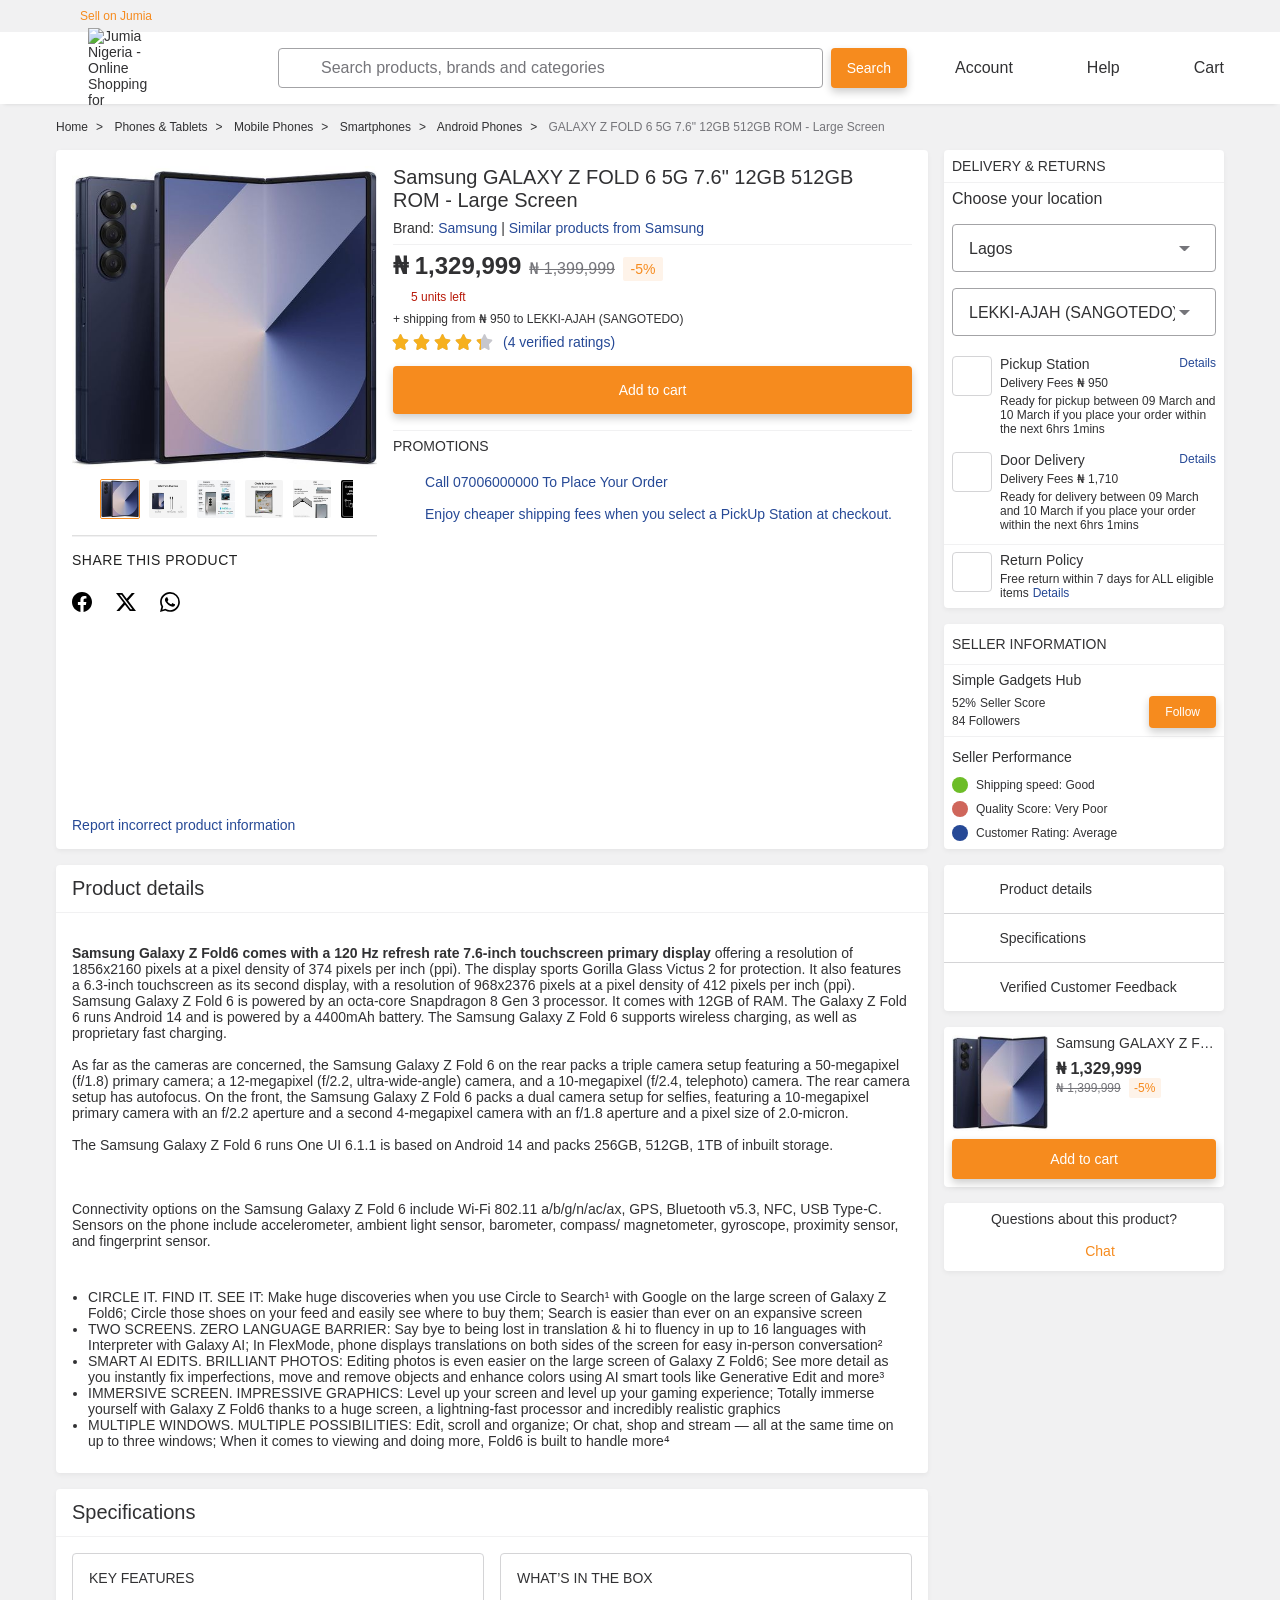
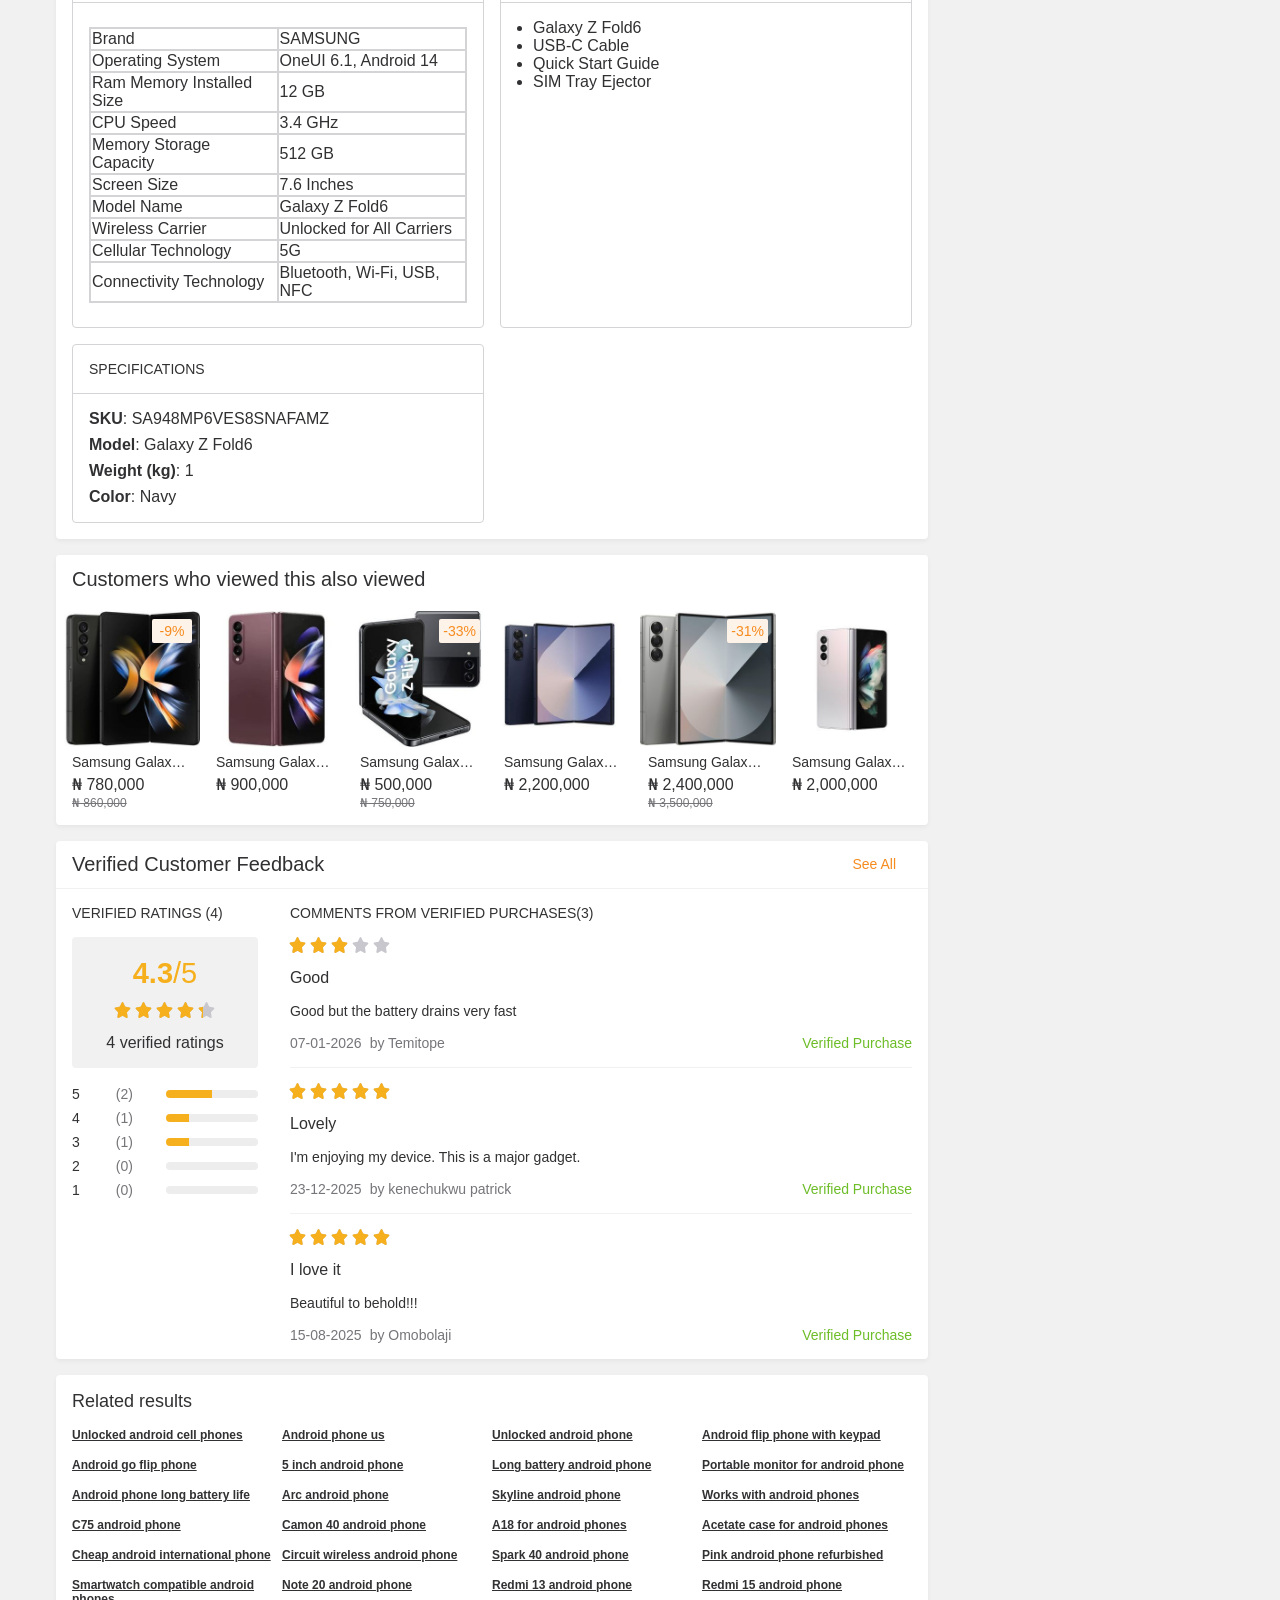
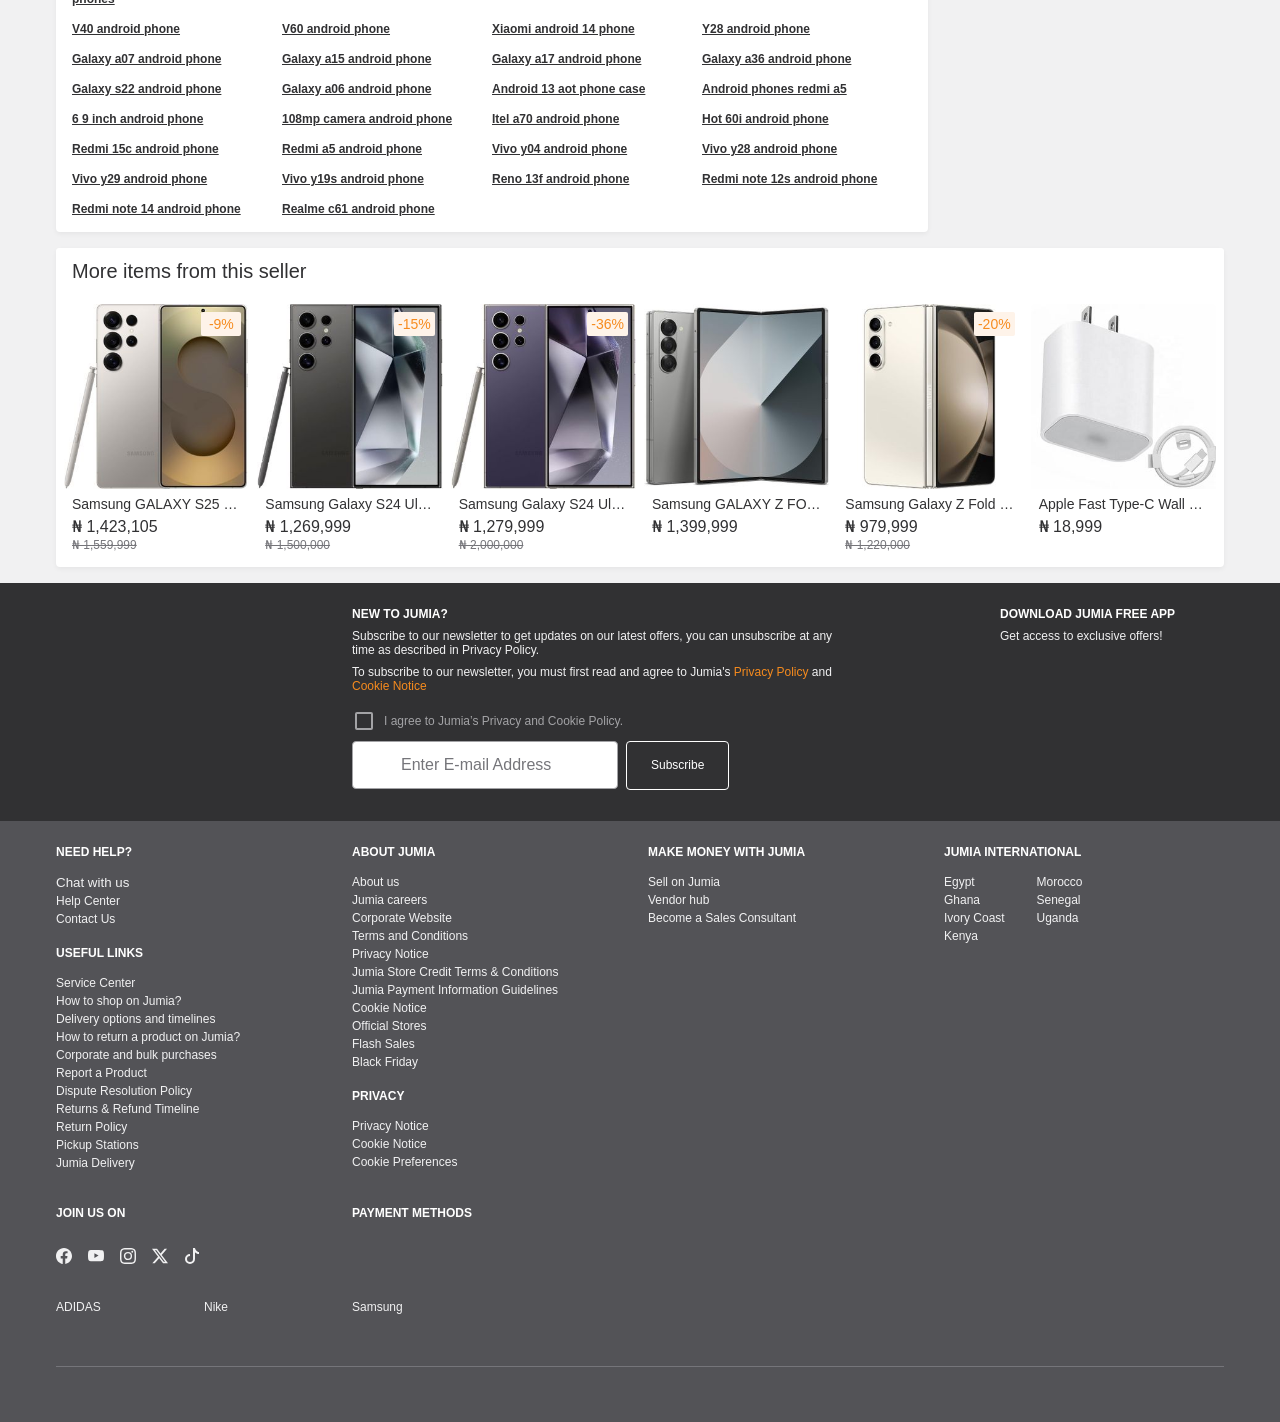
==== index.html @ de93558b "Complete accessibility overhaul: Fix issues #2, #3, #4 ## Heading Structure (fix #2) - Change produc" ====
<!DOCTYPE html>
<html lang="en" dir="ltr">
<head>
    <meta http-equiv="Content-Type" content="text/html; charset=UTF-8">
    <title>Samsung GALAXY Z FOLD 6 5G 7.6" 12GB 512GB ROM - Large Screen | Jumia Nigeria</title>
    <meta property="og:type" content="product">
    <meta property="og:site_name" content="Jumia Nigeria">
    <meta property="og:title" content="GALAXY Z FOLD 6 5G 7.6&quot; 12GB 512GB ROM - Large Screen">
    
    <meta property="og:description" content="Samsung Galaxy Z Fold6 comes with a 120 Hz refresh rate 7.6-inch touchscreen primary display offering a resolution of 1856x2160 pixels at a pixel density of 374 pixels per inch (ppi). The display sports Gorilla Glass Victus 2 for protection. It also features a 6.3-inch touchscreen as its second display, with a resolution of 968x2376 pixels at a pixel density of 412 pixels per inch (ppi). Samsung Galaxy Z Fold 6 is powered by an octa-core Snapdragon 8 Gen 3 processor. It comes with 12GB of RAM. The Galaxy Z Fold 6 runs Android 14 and is powered by a 4400mAh battery. The Samsung Galaxy Z Fold 6 supports wireless charging, as well as proprietary fast charging.As far as the cameras are concerned, the Samsung Galaxy Z Fold 6 on the rear packs a triple camera setup featuring a 50-megapixel (f/1.8) primary camera; a 12-megapixel (f/2.2, ultra-wide-angle) camera, and a 10-megapixel (f/2.4, telephoto) camera. The rear camera setup has autofocus. On the front, the Samsung Galaxy Z Fold 6 packs a dual camera setup for selfies, featuring a 10-megapixel primary camera with an f/2.2 aperture and a second 4-megapixel camera with an f/1.8 aperture and a pixel size of 2.0-micron.The Samsung Galaxy Z Fold 6 runs One UI 6.1.1 is based on Android 14 and packs 256GB, 512GB, 1TB of inbuilt storage.  Connectivity options on the Samsung Galaxy Z Fold 6 include Wi-Fi 802.11 a/b/g/n/ac/ax, GPS, Bluetooth v5.3, NFC, USB Type-C. Sensors on the phone include accelerometer, ambient light sensor, barometer, compass/ magnetometer, gyroscope, proximity sensor, and fingerprint sensor. CIRCLE IT. FIND IT. SEE IT: Make huge discoveries when you use Circle to Search¹ with Google on the large screen of Galaxy Z Fold6; Circle those shoes on your feed and easily see where to buy them; Search is easier than ever on an expansive screenTWO SCREENS. ZERO LANGUAGE BARRIER: Say bye to being lost in translation &amp; hi to fluency in up to 16 languages with Interpreter with Galaxy AI; In FlexMode, phone displays translations on both sides of the screen for easy in-person conversation²SMART AI EDITS. BRILLIANT PHOTOS: Editing photos is even easier on the large screen of Galaxy Z Fold6; See more detail as you instantly fix imperfections, move and remove objects and enhance colors using AI smart tools like Generative Edit and more³IMMERSIVE SCREEN. IMPRESSIVE GRAPHICS: Level up your screen and level up your gaming experience; Totally immerse yourself with Galaxy Z Fold6 thanks to a huge screen, a lightning-fast processor and incredibly realistic graphicsMULTIPLE WINDOWS. MULTIPLE POSSIBILITIES: Edit, scroll and organize; Or chat, shop and stream — all at the same time on up to three windows; When it comes to viewing and doing more, Fold6 is built to handle more⁴">
    <meta property="og:url" content="https://www.jumia.com.ng/samsung-galaxy-z-fold-6-5g-7.6-12gb-512gb-rom-large-screen-404945551.html">
    <meta property="og:image" content="https://ng.jumia.is/unsafe/fit-in/500x500/filters:fill(white)/product/15/5549404/1.jpg?0912">
    <meta property="og:locale" content="en_NG">
    <meta name="title" content="Samsung GALAXY Z FOLD 6 5G 7.6&quot; 12GB 512GB ROM - Large Screen | Jumia Nigeria">
    <meta name="robots" content="index,follow">
    <meta name="description" content="Get the GALAXY Z FOLD 6 5G 7.6&quot; 12GB 512GB ROM - Large Screen online at Jumia Nigeria and other Samsung Android Phones on Jumia Nigeria ✓ Price in Naira ✓ Enjoy cash on delivery - Shop Now!">
    <link rel="alternate" href="android-app://com.jumia.android/JUMIA/NG/d/SA948MP6VES8SNAFAMZ?utm_source=google&amp;utm_medium=organic&amp;adjust_tracker=j1hd8h&amp;adjust_campaign=GOOGLE_SEARCH&amp;adjust_adgroup=https%3A%2F%2Fwww.jumia.com.ng%2Fsamsung-galaxy-z-fold-6-5g-7.6-12gb-512gb-rom-large-screen-404945551.html">
    <link rel="canonical" href="https://www.jumia.com.ng/samsung-galaxy-z-fold-6-5g-7.6-12gb-512gb-rom-large-screen-404945551.html">
    <meta property="fb:app_id" content="728795990650684">
    <meta property="fb:pages" content="291297097615087">
    <meta name="google-site-verification" content="4vr0StQ8YkyEzgDxkC_mgx0UMSH2xM3vkOaRpaMEjWM">
    <meta name="google-site-verification" content="VeavdmtsHUH8fIEGpu4eeF-ryLp5ZXVUOmWmXWzV11I">
    <meta name="msvalidate.01" content="66DCE7076C4C56245BAB83C687510491">
    <meta name="viewport" content="width=device-width, initial-scale=1.0">
    <meta name="application-name" content="Jumia">
    <meta name="theme-color" content="#ffffff">
    <link rel="manifest" crossorigin="use-credentials" href="https://www.jumia.com.ng/assets_he/manifest/jumia/ng.2bc74913.json">
    <link rel="stylesheet" href="./jumia_files/main.d6013604.css">

    <style>
        /* This ensures the skip link is functional and looks good */
        .skip-link {
            position: absolute;
            top: -100%; /* Hidden by default */
            left: 0;
            background: #f68b1e; /* Jumia Orange */
            color: #fff;
            padding: 10px 20px;
            z-index: 1000;
            text-decoration: none;
            font-weight: bold;
            transition: top 0.3s;
        }
        .skip-link:focus {
            top: 0; /* Shows up when user presses Tab */
        }
        *:focus-visible {
    outline: 3px solid #f68b1e !important;
    outline-offset: 2px !important;
    border-radius: 2px;
}

/* For elements that might have outline: none */
a:focus, button:focus, input:focus, select:focus, [tabindex]:focus {
    outline: 3px solid #f68b1e !important;
    outline-offset: 2px;
}

.btn:focus, ._link:focus {
    outline: 3px solid #f68b1e !important;
}

.visually-hidden {
    position: absolute;
    width: 1px;
    height: 1px;
    padding: 0;
    margin: -1px;
    overflow: hidden;
    clip: rect(0, 0, 0, 0);
    border: 0;
}
    </style>

    <link rel="icon" type="image/ico" sizes="any" href="https://www.jumia.com.ng/assets_he/favicon.87f00114.ico">
    <link rel="icon" type="image/svg+xml" href="https://www.jumia.com.ng/assets_he/favicon.adbd556a.svg">
    <link rel="preconnect dns-prefetch" href="https://bam.nr-data.net/">
    <link rel="preconnect dns-prefetch" href="https://js-agent.newrelic.com/">
    <link rel="dns-prefetch" href="https://ng.jumia.is/">
</head>
<body>
 

<!-- Skip to main content link - Phase 2, Step 3 -->
<a href="#main-content" class="skip-link" style="position: absolute; top: -40px; left: 0; background: #000; color: white; padding: 8px; z-index: 100; text-decoration: none;">Skip to main content</a>

<script type="text/javascript">window.NREUM||(NREUM={});NREUM.info = {"agent":"","beacon":"bam.nr-data.net","errorBeacon":"bam.nr-data.net","licenseKey":"b76de0635f","applicationID":"202020352","agentToken":null,"applicationTime":10.007334,"transactionName":"NVxXYhMHChFYVUELDQwWdkMSEgsPFmZHDQYXWkEWHUY0LWpi","queueTime":0,"ttGuid":"59ac37f880c2dab4"}; (window.NREUM||(NREUM={})).init={ajax:{deny_list:["bam.nr-data.net"]},feature_flags:["soft_nav"]};(window.NREUM||(NREUM={})).loader_config={licenseKey:"b76de0635f",applicationID:"202020352",browserID:"202419574"};;
/*! For license information please see nr-loader-rum-1.310.1.min.js.LICENSE.txt */
(()=>{var e,t,r={163:(e,t,r)=>{"use strict";r.d(t,{j:()=>E});var n=r(384),i=r(1741);var s=r(2555);r(860).K7.genericEvents;const a="experimental.resources",o="register",c=e=>{if(!e||"string"!=typeof e)return!1;try{document.createDocumentFragment().querySelector(e)}catch{return!1}return!0};var d=r(2614),u=r(944),l=r(8122);const f="[data-nr-mask]",g=e=>(0,l.a)(e,(()=>{const e={feature_flags:[],experimental:{allow_registered_children:!1,resources:!1},mask_selector:"*",block_selector:"[data-nr-block]",mask_input_options:{color:!1,date:!1,"datetime-local":!1,email:!1,month:!1,number:!1,range:!1,search:!1,tel:!1,text:!1,time:!1,url:!1,week:!1,textarea:!1,select:!1,password:!0}};return{ajax:{deny_list:void 0,block_internal:!0,enabled:!0,autoStart:!0},api:{get allow_registered_children(){return e.feature_flags.includes(o)||e.experimental.allow_registered_children},set allow_registered_children(t){e.experimental.allow_registered_children=t},duplicate_registered_data:!1},browser_consent_mode:{enabled:!1},distributed_tracing:{enabled:void 0,exclude_newrelic_header:void 0,cors_use_newrelic_header:void 0,cors_use_tracecontext_headers:void 0,allowed_origins:void 0},get feature_flags(){return e.feature_flags},set feature_flags(t){e.feature_flags=t},generic_events:{enabled:!0,autoStart:!0},harvest:{interval:30},jserrors:{enabled:!0,autoStart:!0},logging:{enabled:!0,autoStart:!0},metrics:{enabled:!0,autoStart:!0},obfuscate:void 0,page_action:{enabled:!0},page_view_event:{enabled:!0,autoStart:!0},page_view_timing:{enabled:!0,autoStart:!0},performance:{capture_marks:!1,capture_measures:!1,capture_detail:!0,resources:{get enabled(){return e.feature_flags.includes(a)||e.experimental.resources},set enabled(t){e.experimental.resources=t},asset_types:[],first_party_domains:[],ignore_newrelic:!0}},privacy:{cookies_enabled:!0},proxy:{assets:void 0,beacon:void 0},session:{expiresMs:d.wk,inactiveMs:d.BB},session_replay:{autoStart:!0,enabled:!1,preload:!1,sampling_rate:10,error_sampling_rate:100,collect_fonts:!1,inline_images:!1,fix_stylesheets:!0,mask_all_inputs:!0,get mask_text_selector(){return e.mask_selector},set mask_text_selector(t){c(t)?e.mask_selector="".concat(t,",").concat(f):""===t||null===t?e.mask_selector=f:(0,u.R)(5,t)},get block_class(){return"nr-block"},get ignore_class(){return"nr-ignore"},get mask_text_class(){return"nr-mask"},get block_selector(){return e.block_selector},set block_selector(t){c(t)?e.block_selector+=",".concat(t):""!==t&&(0,u.R)(6,t)},get mask_input_options(){return e.mask_input_options},set mask_input_options(t){t&&"object"==typeof t?e.mask_input_options={...t,password:!0}:(0,u.R)(7,t)}},session_trace:{enabled:!0,autoStart:!0},soft_navigations:{enabled:!0,autoStart:!0},ssl:void 0,user_actions:{enabled:!0,elementAttributes:["id","className","tagName","type"]}}})());var p=r(6154),h=r(9324);let m=0;const v={buildEnv:h.F3,distMethod:h.Xs,version:h.xv,originTime:p.WN},b={consented:!1},y={appMetadata:{},get consented(){return this.session?.state?.consent||b.consented},set consented(e){b.consented=e},customTransaction:void 0,denyList:void 0,disabled:!1,harvester:void 0,isolatedBacklog:!1,isRecording:!1,loaderType:void 0,maxBytes:3e4,obfuscator:void 0,onerror:void 0,ptid:void 0,releaseIds:{},session:void 0,timeKeeper:void 0,registeredEntities:[],jsAttributesMetadata:{bytes:0},get harvestCount(){return++m}},_=e=>{const t=(0,l.a)(e,y),r=Object.keys(v).reduce((e,t)=>(e[t]={value:v[t],writable:!1,configurable:!0,enumerable:!0},e),{});return Object.defineProperties(t,r)};var w=r(5701);const x=e=>{const t=e.startsWith("http");e+="/",r.p=t?e:"https://"+e};var k=r(7836),R=r(3241);const A={accountID:void 0,trustKey:void 0,agentID:void 0,licenseKey:void 0,applicationID:void 0,xpid:void 0},S=e=>(0,l.a)(e,A),T=new Set;function E(e,t={},r,a){let{init:o,info:c,loader_config:d,runtime:u={},exposed:l=!0}=t;if(!c){const e=(0,n.pV)();o=e.init,c=e.info,d=e.loader_config}e.init=g(o||{}),e.loader_config=S(d||{}),c.jsAttributes??={},p.bv&&(c.jsAttributes.isWorker=!0),e.info=(0,s.D)(c);const f=e.init,h=[c.beacon,c.errorBeacon];T.has(e.agentIdentifier)||(f.proxy.assets&&(x(f.proxy.assets),h.push(f.proxy.assets)),f.proxy.beacon&&h.push(f.proxy.beacon),e.beacons=[...h],function(e){const t=(0,n.pV)();Object.getOwnPropertyNames(i.W.prototype).forEach(r=>{const n=i.W.prototype[r];if("function"!=typeof n||"constructor"===n)return;let s=t[r];e[r]&&!1!==e.exposed&&"micro-agent"!==e.runtime?.loaderType&&(t[r]=(...t)=>{const n=e[r](...t);return s?s(...t):n})})}(e),(0,n.US)("activatedFeatures",w.B)),u.denyList=[...f.ajax.deny_list||[],...f.ajax.block_internal?h:[]],u.ptid=e.agentIdentifier,u.loaderType=r,e.runtime=_(u),T.has(e.agentIdentifier)||(e.ee=k.ee.get(e.agentIdentifier),e.exposed=l,(0,R.W)({agentIdentifier:e.agentIdentifier,drained:!!w.B?.[e.agentIdentifier],type:"lifecycle",name:"initialize",feature:void 0,data:e.config})),T.add(e.agentIdentifier)}},384:(e,t,r)=>{"use strict";r.d(t,{NT:()=>o,US:()=>l,Zm:()=>c,bQ:()=>u,dV:()=>d,pV:()=>f});var n=r(6154),i=r(1863),s=r(944),a=r(1910);const o={beacon:"bam.nr-data.net",errorBeacon:"bam.nr-data.net"};function c(){return n.gm.NREUM||(n.gm.NREUM={}),void 0===n.gm.newrelic&&(n.gm.newrelic=n.gm.NREUM),n.gm.NREUM}function d(){let e=c();return e.o||(e.o={ST:n.gm.setTimeout,SI:n.gm.setImmediate||n.gm.setInterval,CT:n.gm.clearTimeout,XHR:n.gm.XMLHttpRequest,REQ:n.gm.Request,EV:n.gm.Event,PR:n.gm.Promise,MO:n.gm.MutationObserver,FETCH:n.gm.fetch,WS:n.gm.WebSocket},(0,a.i)(...Object.values(e.o))),e}function u(e,t){let r=c();r.initializedAgents??={},t.initializedAt={ms:(0,i.t)(),date:new Date},r.initializedAgents[e]=t,2===Object.keys(r.initializedAgents).length&&(0,s.R)(69)}function l(e,t){c()[e]=t}function f(){return function(){let e=c();const t=e.info||{};e.info={beacon:o.beacon,errorBeacon:o.errorBeacon,...t}}(),function(){let e=c();const t=e.init||{};e.init={...t}}(),d(),function(){let e=c();const t=e.loader_config||{};e.loader_config={...t}}(),c()}},782:(e,t,r)=>{"use strict";r.d(t,{T:()=>n});const n=r(860).K7.pageViewTiming},860:(e,t,r)=>{"use strict";r.d(t,{$J:()=>u,K7:()=>c,P3:()=>d,XX:()=>i,Yy:()=>o,df:()=>s,qY:()=>n,v4:()=>a});const n="events",i="jserrors",s="browser/blobs",a="rum",o="browser/logs",c={ajax:"ajax",genericEvents:"generic_events",jserrors:i,logging:"logging",metrics:"metrics",pageAction:"page_action",pageViewEvent:"page_view_event",pageViewTiming:"page_view_timing",sessionReplay:"session_replay",sessionTrace:"session_trace",softNav:"soft_navigations"},d={[c.pageViewEvent]:1,[c.pageViewTiming]:2,[c.metrics]:3,[c.jserrors]:4,[c.softNav]:5,[c.ajax]:6,[c.sessionTrace]:7,[c.sessionReplay]:8,[c.logging]:9,[c.genericEvents]:10},u={[c.pageViewEvent]:a,[c.pageViewTiming]:n,[c.ajax]:n,[c.softNav]:n,[c.metrics]:i,[c.jserrors]:i,[c.sessionTrace]:s,[c.sessionReplay]:s,[c.logging]:o,[c.genericEvents]:"ins"}},944:(e,t,r)=>{"use strict";r.d(t,{R:()=>i});var n=r(3241);function i(e,t){"function"==typeof console.debug&&(console.debug("New Relic Warning: https://github.com/newrelic/newrelic-browser-agent/blob/main/docs/warning-codes.md#".concat(e),t),(0,n.W)({agentIdentifier:null,drained:null,type:"data",name:"warn",feature:"warn",data:{code:e,secondary:t}}))}},1687:(e,t,r)=>{"use strict";r.d(t,{Ak:()=>d,Ze:()=>f,x3:()=>u});var n=r(3241),i=r(7836),s=r(3606),a=r(860),o=r(2646);const c={};function d(e,t){const r={staged:!1,priority:a.P3[t]||0};l(e),c[e].get(t)||c[e].set(t,r)}function u(e,t){e&&c[e]&&(c[e].get(t)&&c[e].delete(t),p(e,t,!1),c[e].size&&g(e))}function l(e){if(!e)throw new Error("agentIdentifier required");c[e]||(c[e]=new Map)}function f(e="",t="feature",r=!1){if(l(e),!e||!c[e].get(t)||r)return p(e,t);c[e].get(t).staged=!0,g(e)}function g(e){const t=Array.from(c[e]);t.every(([e,t])=>t.staged)&&(t.sort((e,t)=>e[1].priority-t[1].priority),t.forEach(([t])=>{c[e].delete(t),p(e,t)}))}function p(e,t,r=!0){const a=e?i.ee.get(e):i.ee,c=s.i.handlers;if(!a.aborted&&a.backlog&&c){if((0,n.W)({agentIdentifier:e,type:"lifecycle",name:"drain",feature:t}),r){const e=a.backlog[t],r=c[t];if(r){for(let t=0;e&&t<e.length;++t)h(e[t],r);Object.entries(r).forEach(([e,t])=>{Object.values(t||{}).forEach(t=>{t[0]?.on&&t[0].context()instanceof o.y&&!t[0].listeners(e).includes(t[1])&&t[0].on(e,t[1])})})}}a.isolatedBacklog||delete c[t],a.backlog[t]=null,a.emit("drain-"+t,[])}}function h(e,t){var r=e[1];Object.values(t[r]||{}).forEach(t=>{var r=e[0];if(t[0]===r){var n=t[1],i=e[3],s=e[2];n.apply(i,s)}})}},1738:(e,t,r)=>{"use strict";r.d(t,{U:()=>g,Y:()=>f});var n=r(3241),i=r(9908),s=r(1863),a=r(944),o=r(5701),c=r(3969),d=r(8362),u=r(860),l=r(4261);function f(e,t,r,s){const f=s||r;!f||f[e]&&f[e]!==d.d.prototype[e]||(f[e]=function(){(0,i.p)(c.xV,["API/"+e+"/called"],void 0,u.K7.metrics,r.ee),(0,n.W)({agentIdentifier:r.agentIdentifier,drained:!!o.B?.[r.agentIdentifier],type:"data",name:"api",feature:l.Pl+e,data:{}});try{return t.apply(this,arguments)}catch(e){(0,a.R)(23,e)}})}function g(e,t,r,n,a){const o=e.info;null===r?delete o.jsAttributes[t]:o.jsAttributes[t]=r,(a||null===r)&&(0,i.p)(l.Pl+n,[(0,s.t)(),t,r],void 0,"session",e.ee)}},1741:(e,t,r)=>{"use strict";r.d(t,{W:()=>s});var n=r(944),i=r(4261);class s{#e(e,...t){if(this[e]!==s.prototype[e])return this[e](...t);(0,n.R)(35,e)}addPageAction(e,t){return this.#e(i.hG,e,t)}register(e){return this.#e(i.eY,e)}recordCustomEvent(e,t){return this.#e(i.fF,e,t)}setPageViewName(e,t){return this.#e(i.Fw,e,t)}setCustomAttribute(e,t,r){return this.#e(i.cD,e,t,r)}noticeError(e,t){return this.#e(i.o5,e,t)}setUserId(e,t=!1){return this.#e(i.Dl,e,t)}setApplicationVersion(e){return this.#e(i.nb,e)}setErrorHandler(e){return this.#e(i.bt,e)}addRelease(e,t){return this.#e(i.k6,e,t)}log(e,t){return this.#e(i.$9,e,t)}start(){return this.#e(i.d3)}finished(e){return this.#e(i.BL,e)}recordReplay(){return this.#e(i.CH)}pauseReplay(){return this.#e(i.Tb)}addToTrace(e){return this.#e(i.U2,e)}setCurrentRouteName(e){return this.#e(i.PA,e)}interaction(e){return this.#e(i.dT,e)}wrapLogger(e,t,r){return this.#e(i.Wb,e,t,r)}measure(e,t){return this.#e(i.V1,e,t)}consent(e){return this.#e(i.Pv,e)}}},1863:(e,t,r)=>{"use strict";function n(){return Math.floor(performance.now())}r.d(t,{t:()=>n})},1910:(e,t,r)=>{"use strict";r.d(t,{i:()=>s});var n=r(944);const i=new Map;function s(...e){return e.every(e=>{if(i.has(e))return i.get(e);const t="function"==typeof e?e.toString():"",r=t.includes("[native code]"),s=t.includes("nrWrapper");return r||s||(0,n.R)(64,e?.name||t),i.set(e,r),r})}},2555:(e,t,r)=>{"use strict";r.d(t,{D:()=>o,f:()=>a});var n=r(384),i=r(8122);const s={beacon:n.NT.beacon,errorBeacon:n.NT.errorBeacon,licenseKey:void 0,applicationID:void 0,sa:void 0,queueTime:void 0,applicationTime:void 0,ttGuid:void 0,user:void 0,account:void 0,product:void 0,extra:void 0,jsAttributes:{},userAttributes:void 0,atts:void 0,transactionName:void 0,tNamePlain:void 0};function a(e){try{return!!e.licenseKey&&!!e.errorBeacon&&!!e.applicationID}catch(e){return!1}}const o=e=>(0,i.a)(e,s)},2614:(e,t,r)=>{"use strict";r.d(t,{BB:()=>a,H3:()=>n,g:()=>d,iL:()=>c,tS:()=>o,uh:()=>i,wk:()=>s});const n="NRBA",i="SESSION",s=144e5,a=18e5,o={STARTED:"session-started",PAUSE:"session-pause",RESET:"session-reset",RESUME:"session-resume",UPDATE:"session-update"},c={SAME_TAB:"same-tab",CROSS_TAB:"cross-tab"},d={OFF:0,FULL:1,ERROR:2}},2646:(e,t,r)=>{"use strict";r.d(t,{y:()=>n});class n{constructor(e){this.contextId=e}}},2843:(e,t,r)=>{"use strict";r.d(t,{G:()=>s,u:()=>i});var n=r(3878);function i(e,t=!1,r,i){(0,n.DD)("visibilitychange",function(){if(t)return void("hidden"===document.visibilityState&&e());e(document.visibilityState)},r,i)}function s(e,t,r){(0,n.sp)("pagehide",e,t,r)}},3241:(e,t,r)=>{"use strict";r.d(t,{W:()=>s});var n=r(6154);const i="newrelic";function s(e={}){try{n.gm.dispatchEvent(new CustomEvent(i,{detail:e}))}catch(e){}}},3606:(e,t,r)=>{"use strict";r.d(t,{i:()=>s});var n=r(9908);s.on=a;var i=s.handlers={};function s(e,t,r,s){a(s||n.d,i,e,t,r)}function a(e,t,r,i,s){s||(s="feature"),e||(e=n.d);var a=t[s]=t[s]||{};(a[r]=a[r]||[]).push([e,i])}},3878:(e,t,r)=>{"use strict";function n(e,t){return{capture:e,passive:!1,signal:t}}function i(e,t,r=!1,i){window.addEventListener(e,t,n(r,i))}function s(e,t,r=!1,i){document.addEventListener(e,t,n(r,i))}r.d(t,{DD:()=>s,jT:()=>n,sp:()=>i})},3969:(e,t,r)=>{"use strict";r.d(t,{TZ:()=>n,XG:()=>o,rs:()=>i,xV:()=>a,z_:()=>s});const n=r(860).K7.metrics,i="sm",s="cm",a="storeSupportabilityMetrics",o="storeEventMetrics"},4234:(e,t,r)=>{"use strict";r.d(t,{W:()=>s});var n=r(7836),i=r(1687);class s{constructor(e,t){this.agentIdentifier=e,this.ee=n.ee.get(e),this.featureName=t,this.blocked=!1}deregisterDrain(){(0,i.x3)(this.agentIdentifier,this.featureName)}}},4261:(e,t,r)=>{"use strict";r.d(t,{$9:()=>d,BL:()=>o,CH:()=>g,Dl:()=>_,Fw:()=>y,PA:()=>m,Pl:()=>n,Pv:()=>R,Tb:()=>l,U2:()=>s,V1:()=>k,Wb:()=>x,bt:()=>b,cD:()=>v,d3:()=>w,dT:()=>c,eY:()=>p,fF:()=>f,hG:()=>i,k6:()=>a,nb:()=>h,o5:()=>u});const n="api-",i="addPageAction",s="addToTrace",a="addRelease",o="finished",c="interaction",d="log",u="noticeError",l="pauseReplay",f="recordCustomEvent",g="recordReplay",p="register",h="setApplicationVersion",m="setCurrentRouteName",v="setCustomAttribute",b="setErrorHandler",y="setPageViewName",_="setUserId",w="start",x="wrapLogger",k="measure",R="consent"},5289:(e,t,r)=>{"use strict";r.d(t,{GG:()=>a,Qr:()=>c,sB:()=>o});var n=r(3878),i=r(6389);function s(){return"undefined"==typeof document||"complete"===document.readyState}function a(e,t){if(s())return e();const r=(0,i.J)(e),a=setInterval(()=>{s()&&(clearInterval(a),r())},500);(0,n.sp)("load",r,t)}function o(e){if(s())return e();(0,n.DD)("DOMContentLoaded",e)}function c(e){if(s())return e();(0,n.sp)("popstate",e)}},5607:(e,t,r)=>{"use strict";r.d(t,{W:()=>n});const n=(0,r(9566).bz)()},5701:(e,t,r)=>{"use strict";r.d(t,{B:()=>s,t:()=>a});var n=r(3241);const i=new Set,s={};function a(e,t){const r=t.agentIdentifier;s[r]??={},e&&"object"==typeof e&&(i.has(r)||(t.ee.emit("rumresp",[e]),s[r]=e,i.add(r),(0,n.W)({agentIdentifier:r,loaded:!0,drained:!0,type:"lifecycle",name:"load",feature:void 0,data:e})))}},6154:(e,t,r)=>{"use strict";r.d(t,{OF:()=>c,RI:()=>i,WN:()=>u,bv:()=>s,eN:()=>l,gm:()=>a,mw:()=>o,sb:()=>d});var n=r(1863);const i="undefined"!=typeof window&&!!window.document,s="undefined"!=typeof WorkerGlobalScope&&("undefined"!=typeof self&&self instanceof WorkerGlobalScope&&self.navigator instanceof WorkerNavigator||"undefined"!=typeof globalThis&&globalThis instanceof WorkerGlobalScope&&globalThis.navigator instanceof WorkerNavigator),a=i?window:"undefined"!=typeof WorkerGlobalScope&&("undefined"!=typeof self&&self instanceof WorkerGlobalScope&&self||"undefined"!=typeof globalThis&&globalThis instanceof WorkerGlobalScope&&globalThis),o=Boolean("hidden"===a?.document?.visibilityState),c=/iPad|iPhone|iPod/.test(a.navigator?.userAgent),d=c&&"undefined"==typeof SharedWorker,u=((()=>{const e=a.navigator?.userAgent?.match(/Firefox[/\s](\d+\.\d+)/);Array.isArray(e)&&e.length>=2&&e[1]})(),Date.now()-(0,n.t)()),l=()=>"undefined"!=typeof PerformanceNavigationTiming&&a?.performance?.getEntriesByType("navigation")?.[0]?.responseStart},6389:(e,t,r)=>{"use strict";function n(e,t=500,r={}){const n=r?.leading||!1;let i;return(...r)=>{n&&void 0===i&&(e.apply(this,r),i=setTimeout(()=>{i=clearTimeout(i)},t)),n||(clearTimeout(i),i=setTimeout(()=>{e.apply(this,r)},t))}}function i(e){let t=!1;return(...r)=>{t||(t=!0,e.apply(this,r))}}r.d(t,{J:()=>i,s:()=>n})},6630:(e,t,r)=>{"use strict";r.d(t,{T:()=>n});const n=r(860).K7.pageViewEvent},7699:(e,t,r)=>{"use strict";r.d(t,{It:()=>s,KC:()=>o,No:()=>i,qh:()=>a});var n=r(860);const i=16e3,s=1e6,a="SESSION_ERROR",o={[n.K7.logging]:!0,[n.K7.genericEvents]:!1,[n.K7.jserrors]:!1,[n.K7.ajax]:!1}},7836:(e,t,r)=>{"use strict";r.d(t,{P:()=>o,ee:()=>c});var n=r(384),i=r(8990),s=r(2646),a=r(5607);const o="nr@context:".concat(a.W),c=function e(t,r){var n={},a={},u={},l=!1;try{l=16===r.length&&d.initializedAgents?.[r]?.runtime.isolatedBacklog}catch(e){}var f={on:p,addEventListener:p,removeEventListener:function(e,t){var r=n[e];if(!r)return;for(var i=0;i<r.length;i++)r[i]===t&&r.splice(i,1)},emit:function(e,r,n,i,s){!1!==s&&(s=!0);if(c.aborted&&!i)return;t&&s&&t.emit(e,r,n);var o=g(n);h(e).forEach(e=>{e.apply(o,r)});var d=v()[a[e]];d&&d.push([f,e,r,o]);return o},get:m,listeners:h,context:g,buffer:function(e,t){const r=v();if(t=t||"feature",f.aborted)return;Object.entries(e||{}).forEach(([e,n])=>{a[n]=t,t in r||(r[t]=[])})},abort:function(){f._aborted=!0,Object.keys(f.backlog).forEach(e=>{delete f.backlog[e]})},isBuffering:function(e){return!!v()[a[e]]},debugId:r,backlog:l?{}:t&&"object"==typeof t.backlog?t.backlog:{},isolatedBacklog:l};return Object.defineProperty(f,"aborted",{get:()=>{let e=f._aborted||!1;return e||(t&&(e=t.aborted),e)}}),f;function g(e){return e&&e instanceof s.y?e:e?(0,i.I)(e,o,()=>new s.y(o)):new s.y(o)}function p(e,t){n[e]=h(e).concat(t)}function h(e){return n[e]||[]}function m(t){return u[t]=u[t]||e(f,t)}function v(){return f.backlog}}(void 0,"globalEE"),d=(0,n.Zm)();d.ee||(d.ee=c)},8122:(e,t,r)=>{"use strict";r.d(t,{a:()=>i});var n=r(944);function i(e,t){try{if(!e||"object"!=typeof e)return(0,n.R)(3);if(!t||"object"!=typeof t)return(0,n.R)(4);const r=Object.create(Object.getPrototypeOf(t),Object.getOwnPropertyDescriptors(t)),s=0===Object.keys(r).length?e:r;for(let a in s)if(void 0!==e[a])try{if(null===e[a]){r[a]=null;continue}Array.isArray(e[a])&&Array.isArray(t[a])?r[a]=Array.from(new Set([...e[a],...t[a]])):"object"==typeof e[a]&&"object"==typeof t[a]?r[a]=i(e[a],t[a]):r[a]=e[a]}catch(e){r[a]||(0,n.R)(1,e)}return r}catch(e){(0,n.R)(2,e)}}},8362:(e,t,r)=>{"use strict";r.d(t,{d:()=>s});var n=r(9566),i=r(1741);class s extends i.W{agentIdentifier=(0,n.LA)(16)}},8374:(e,t,r)=>{r.nc=(()=>{try{return document?.currentScript?.nonce}catch(e){}return""})()},8990:(e,t,r)=>{"use strict";r.d(t,{I:()=>i});var n=Object.prototype.hasOwnProperty;function i(e,t,r){if(n.call(e,t))return e[t];var i=r();if(Object.defineProperty&&Object.keys)try{return Object.defineProperty(e,t,{value:i,writable:!0,enumerable:!1}),i}catch(e){}return e[t]=i,i}},9324:(e,t,r)=>{"use strict";r.d(t,{F3:()=>i,Xs:()=>s,xv:()=>n});const n="1.310.1",i="PROD",s="CDN"},9566:(e,t,r)=>{"use strict";r.d(t,{LA:()=>o,bz:()=>a});var n=r(6154);const i="xxxxxxxx-xxxx-4xxx-yxxx-xxxxxxxxxxxx";function s(e,t){return e?15&e[t]:16*Math.random()|0}function a(){const e=n.gm?.crypto||n.gm?.msCrypto;let t,r=0;return e&&e.getRandomValues&&(t=e.getRandomValues(new Uint8Array(30))),i.split("").map(e=>"x"===e?s(t,r++).toString(16):"y"===e?(3&s()|8).toString(16):e).join("")}function o(e){const t=n.gm?.crypto||n.gm?.msCrypto;let r,i=0;t&&t.getRandomValues&&(r=t.getRandomValues(new Uint8Array(e)));const a=[];for(var o=0;o<e;o++)a.push(s(r,i++).toString(16));return a.join("")}},9908:(e,t,r)=>{"use strict";r.d(t,{d:()=>n,p:()=>i});var n=r(7836).ee.get("handle");function i(e,t,r,i,s){s?(s.buffer([e],i),s.emit(e,t,r)):(n.buffer([e],i),n.emit(e,t,r))}}},n={};function i(e){var t=n[e];if(void 0!==t)return t.exports;var s=n[e]={exports:{}};return r[e](s,s.exports,i),s.exports}i.m=r,i.d=(e,t)=>{for(var r in t)i.o(t,r)&&!i.o(e,r)&&Object.defineProperty(e,r,{enumerable:!0,get:t[r]})},i.f={},i.e=e=>Promise.all(Object.keys(i.f).reduce((t,r)=>(i.f[r](e,t),t),[])),i.u=e=>"nr-rum-1.310.1.min.js",i.o=(e,t)=>Object.prototype.hasOwnProperty.call(e,t),e={},t="NRBA-1.310.1.PROD:",i.l=(r,n,s,a)=>{if(e[r])e[r].push(n);else{var o,c;if(void 0!==s)for(var d=document.getElementsByTagName("script"),u=0;u<d.length;u++){var l=d[u];if(l.getAttribute("src")==r||l.getAttribute("data-webpack")==t+s){o=l;break}}if(!o){c=!0;var f={296:"sha512-8LEsRObgfHgVhp/OH+e1LIJ8trYoEGGugVcM4cNSUs2rZ3CNt/VHMq+3wUpYKaA5/dW4oR9cdBp7CsljXO+9fA=="};(o=document.createElement("script")).charset="utf-8",i.nc&&o.setAttribute("nonce",i.nc),o.setAttribute("data-webpack",t+s),o.src=r,0!==o.src.indexOf(window.location.origin+"/")&&(o.crossOrigin="anonymous"),f[a]&&(o.integrity=f[a])}e[r]=[n];var g=(t,n)=>{o.onerror=o.onload=null,clearTimeout(p);var i=e[r];if(delete e[r],o.parentNode&&o.parentNode.removeChild(o),i&&i.forEach(e=>e(n)),t)return t(n)},p=setTimeout(g.bind(null,void 0,{type:"timeout",target:o}),12e4);o.onerror=g.bind(null,o.onerror),o.onload=g.bind(null,o.onload),c&&document.head.appendChild(o)}},i.r=e=>{"undefined"!=typeof Symbol&&Symbol.toStringTag&&Object.defineProperty(e,Symbol.toStringTag,{value:"Module"}),Object.defineProperty(e,"__esModule",{value:!0})},i.p="https://js-agent.newrelic.com/",(()=>{var e={374:0,840:0};i.f.j=(t,r)=>{var n=i.o(e,t)?e[t]:void 0;if(0!==n)if(n)r.push(n[2]);else{var s=new Promise((r,i)=>n=e[t]=[r,i]);r.push(n[2]=s);var a=i.p+i.u(t),o=new Error;i.l(a,r=>{if(i.o(e,t)&&(0!==(n=e[t])&&(e[t]=void 0),n)){var s=r&&("load"===r.type?"missing":r.type),a=r&&r.target&&r.target.src;o.message="Loading chunk "+t+" failed: ("+s+": "+a+")",o.name="ChunkLoadError",o.type=s,o.request=a,n[1](o)}},"chunk-"+t,t)}};var t=(t,r)=>{var n,s,[a,o,c]=r,d=0;if(a.some(t=>0!==e[t])){for(n in o)i.o(o,n)&&(i.m[n]=o[n]);if(c)c(i)}for(t&&t(r);d<a.length;d++)s=a[d],i.o(e,s)&&e[s]&&e[s][0](),e[s]=0},r=self["webpackChunk:NRBA-1.310.1.PROD"]=self["webpackChunk:NRBA-1.310.1.PROD"]||[];r.forEach(t.bind(null,0)),r.push=t.bind(null,r.push.bind(r))})(),(()=>{"use strict";i(8374);var e=i(8362),t=i(860);const r=Object.values(t.K7);var n=i(163);var s=i(9908),a=i(1863),o=i(4261),c=i(1738);var d=i(1687),u=i(4234),l=i(5289),f=i(6154),g=i(944),p=i(384);const h=e=>f.RI&&!0===e?.privacy.cookies_enabled;function m(e){return!!(0,p.dV)().o.MO&&h(e)&&!0===e?.session_trace.enabled}var v=i(6389),b=i(7699);class y extends u.W{constructor(e,t){super(e.agentIdentifier,t),this.agentRef=e,this.abortHandler=void 0,this.featAggregate=void 0,this.loadedSuccessfully=void 0,this.onAggregateImported=new Promise(e=>{this.loadedSuccessfully=e}),this.deferred=Promise.resolve(),!1===e.init[this.featureName].autoStart?this.deferred=new Promise((t,r)=>{this.ee.on("manual-start-all",(0,v.J)(()=>{(0,d.Ak)(e.agentIdentifier,this.featureName),t()}))}):(0,d.Ak)(e.agentIdentifier,t)}importAggregator(e,t,r={}){if(this.featAggregate)return;const n=async()=>{let n;await this.deferred;try{if(h(e.init)){const{setupAgentSession:t}=await i.e(296).then(i.bind(i,3305));n=t(e)}}catch(e){(0,g.R)(20,e),this.ee.emit("internal-error",[e]),(0,s.p)(b.qh,[e],void 0,this.featureName,this.ee)}try{if(!this.#t(this.featureName,n,e.init))return(0,d.Ze)(this.agentIdentifier,this.featureName),void this.loadedSuccessfully(!1);const{Aggregate:i}=await t();this.featAggregate=new i(e,r),e.runtime.harvester.initializedAggregates.push(this.featAggregate),this.loadedSuccessfully(!0)}catch(e){(0,g.R)(34,e),this.abortHandler?.(),(0,d.Ze)(this.agentIdentifier,this.featureName,!0),this.loadedSuccessfully(!1),this.ee&&this.ee.abort()}};f.RI?(0,l.GG)(()=>n(),!0):n()}#t(e,r,n){if(this.blocked)return!1;switch(e){case t.K7.sessionReplay:return m(n)&&!!r;case t.K7.sessionTrace:return!!r;default:return!0}}}var _=i(6630),w=i(2614),x=i(3241);class k extends y{static featureName=_.T;constructor(e){var t;super(e,_.T),this.setupInspectionEvents(e.agentIdentifier),t=e,(0,c.Y)(o.Fw,function(e,r){"string"==typeof e&&("/"!==e.charAt(0)&&(e="/"+e),t.runtime.customTransaction=(r||"http://custom.transaction")+e,(0,s.p)(o.Pl+o.Fw,[(0,a.t)()],void 0,void 0,t.ee))},t),this.importAggregator(e,()=>i.e(296).then(i.bind(i,3943)))}setupInspectionEvents(e){const t=(t,r)=>{t&&(0,x.W)({agentIdentifier:e,timeStamp:t.timeStamp,loaded:"complete"===t.target.readyState,type:"window",name:r,data:t.target.location+""})};(0,l.sB)(e=>{t(e,"DOMContentLoaded")}),(0,l.GG)(e=>{t(e,"load")}),(0,l.Qr)(e=>{t(e,"navigate")}),this.ee.on(w.tS.UPDATE,(t,r)=>{(0,x.W)({agentIdentifier:e,type:"lifecycle",name:"session",data:r})})}}class R extends e.d{constructor(e){var t;(super(),f.gm)?(this.features={},(0,p.bQ)(this.agentIdentifier,this),this.desiredFeatures=new Set(e.features||[]),this.desiredFeatures.add(k),(0,n.j)(this,e,e.loaderType||"agent"),t=this,(0,c.Y)(o.cD,function(e,r,n=!1){if("string"==typeof e){if(["string","number","boolean"].includes(typeof r)||null===r)return(0,c.U)(t,e,r,o.cD,n);(0,g.R)(40,typeof r)}else(0,g.R)(39,typeof e)},t),function(e){(0,c.Y)(o.Dl,function(t,r=!1){if("string"!=typeof t&&null!==t)return void(0,g.R)(41,typeof t);const n=e.info.jsAttributes["enduser.id"];r&&null!=n&&n!==t?(0,s.p)(o.Pl+"setUserIdAndResetSession",[t],void 0,"session",e.ee):(0,c.U)(e,"enduser.id",t,o.Dl,!0)},e)}(this),function(e){(0,c.Y)(o.nb,function(t){if("string"==typeof t||null===t)return(0,c.U)(e,"application.version",t,o.nb,!1);(0,g.R)(42,typeof t)},e)}(this),function(e){(0,c.Y)(o.d3,function(){e.ee.emit("manual-start-all")},e)}(this),function(e){(0,c.Y)(o.Pv,function(t=!0){if("boolean"==typeof t){if((0,s.p)(o.Pl+o.Pv,[t],void 0,"session",e.ee),e.runtime.consented=t,t){const t=e.features.page_view_event;t.onAggregateImported.then(e=>{const r=t.featAggregate;e&&!r.sentRum&&r.sendRum()})}}else(0,g.R)(65,typeof t)},e)}(this),this.run()):(0,g.R)(21)}get config(){return{info:this.info,init:this.init,loader_config:this.loader_config,runtime:this.runtime}}get api(){return this}run(){try{const e=function(e){const t={};return r.forEach(r=>{t[r]=!!e[r]?.enabled}),t}(this.init),n=[...this.desiredFeatures];n.sort((e,r)=>t.P3[e.featureName]-t.P3[r.featureName]),n.forEach(r=>{if(!e[r.featureName]&&r.featureName!==t.K7.pageViewEvent)return;const n=function(e){switch(e){case t.K7.ajax:return[t.K7.jserrors];case t.K7.sessionTrace:return[t.K7.ajax,t.K7.pageViewEvent];case t.K7.sessionReplay:return[t.K7.sessionTrace];case t.K7.pageViewTiming:return[t.K7.pageViewEvent];default:return[]}}(r.featureName).filter(e=>!(e in this.features));n.length>0&&(0,g.R)(36,{targetFeature:r.featureName,missingDependencies:n}),this.features[r.featureName]=new r(this)})}catch(e){(0,g.R)(22,e);for(const e in this.features)this.features[e].abortHandler?.();const t=(0,p.Zm)();delete t.initializedAgents[this.agentIdentifier]?.features,delete this.sharedAggregator;return t.ee.get(this.agentIdentifier).abort(),!1}}}var A=i(2843),S=i(782);class T extends y{static featureName=S.T;constructor(e){super(e,S.T),f.RI&&((0,A.u)(()=>(0,s.p)("docHidden",[(0,a.t)()],void 0,S.T,this.ee),!0),(0,A.G)(()=>(0,s.p)("winPagehide",[(0,a.t)()],void 0,S.T,this.ee)),this.importAggregator(e,()=>i.e(296).then(i.bind(i,2117))))}}var E=i(3969);class j extends y{static featureName=E.TZ;constructor(e){super(e,E.TZ),f.RI&&document.addEventListener("securitypolicyviolation",e=>{(0,s.p)(E.xV,["Generic/CSPViolation/Detected"],void 0,this.featureName,this.ee)}),this.importAggregator(e,()=>i.e(296).then(i.bind(i,9623)))}}new R({features:[k,T,j],loaderType:"lite"})})()})();

</script>
<div id="jm">
    <div class="vb row -i-ctr -j-ctr _head -bg-gy05">
        <div class="col3 -df -j-start"><a href="https://www.jumia.com.ng/marketplace-vendor/" class="_link -df -i-ctr -or5 -m -fs12" target="_blank" rel="noopener"><svg viewBox="0 0 24 24" class="ic -f-or5 -maxs" width="16" height="16"><use xlink:href="https://www.jumia.com.ng/assets_he/images/i-icons.717f7af4.svg?v=1#cat-services" href="https://www.jumia.com.ng/assets_he/images/i-icons.717f7af4.svg?v=1#cat-services"></use></svg>Sell on Jumia</a></div>
        <div class="col10 -df -j-ctr -fs0"><span href="" class="vent-link" title="Jumia"><svg viewBox="0 0 75 24" class="ic" width="75" height="24"><use xlink:href="https://www.jumia.com.ng/assets_he/images/i-global.46a25839.svg?v=1#venture-jumia" href="https://www.jumia.com.ng/assets_he/images/i-global.46a25839.svg?v=1#venture-jumia">

        </use></svg></span>
            <a href="https://pay.jumia.com.ng/?utm_source=jumia&amp;utm_medium=mall&amp;utm_campaign=venturebar" class="vent-link" title="JumiaPay" rel="nofollow noopener" target="_blank"><svg viewBox="0 0 60 24" class="ic" width="60" height="24"><use xlink:href="https://www.jumia.com.ng/assets_he/images/i-global.46a25839.svg?v=1#venture-pay" href="https://www.jumia.com.ng/assets_he/images/i-global.46a25839.svg?v=1#venture-pay"></use>
            </svg></a><a href="https://www.jumia.com.ng/sp-jumia-delivery/" class="vent-link" title="jumia delivery" rel="nofollow noopener" target="_blank"><svg viewBox="0 0 111 24" class="ic" width="111" height="24">
                <use xlink:href="https://www.jumia.com.ng/assets_he/images/i-global.46a25839.svg?v=1#venture-delivery" href="https://www.jumia.com.ng/assets_he/images/i-global.46a25839.svg?v=1#venture-delivery">

                </use></svg></a></div>
        <div class="col3 -df -j-end -wt -mla -gy5"></div>
    </div>
    <header class="header">
        <section class="row -i-ctr -fw-nw -pvm">
            <div class="col3 -df -i-ctr">
                <div class="dpdw _tail _auto-w _hov _pleft -df -i-ctr -prs -mra" data-dpdw="true">
                    <input id="dpdw-flyout" class="tgl" type="checkbox" aria-controls="dpdw-flyout-box" aria-haspopup="true" aria-label="Navigate Categories">
                    <label class="trig -df -pan" for="dpdw-flyout">
                        <span class="-fsh0"><svg viewBox="0 0 24 24" class="ic" width="24" height="24"><use xlink:href="https://www.jumia.com.ng/assets_he/images/i-icons.717f7af4.svg?v=1#menu" href="https://www.jumia.com.ng/assets_he/images/i-icons.717f7af4.svg?v=1#menu"></use></svg></span>
                        <span class="-elli"></span>
                    </label>
                    <div class="box" role="menu" aria-labelledby="dpdw-flyout" id="dpdw-flyout-box">
                        <div class="inbox">
                            <div class="flyout" role="menu">
                                <a href="https://www.jumia.com.ng/mlp-appliances/" class="itm" role="menuitem"><svg viewBox="0 0 24 24" class="ic -mrxs -fsh0" width="20" height="20"><use xlink:href="https://www.jumia.com.ng/assets_he/images/i-icons.717f7af4.svg#cat-kitchen-dinning" href="https://www.jumia.com.ng/assets_he/images/i-icons.717f7af4.svg#cat-kitchen-dinning"></use></svg><span class="text">Appliances</span></a>
                                <div class="sub" role="menu">
                                    <div class="sub-w">
                                        <div class="co">
                                            <div class="cat">
                                                <a href="https://www.jumia.com.ng/kitchen-dinning-small-appliances/" class="tit" role="menuitem">Small Appliances</a>
                                                <a href="https://www.jumia.com.ng/blenders/" class="s-itm" role="menuitem">Blenders</a>
                                                <a href="https://www.jumia.com.ng/deep-fryers/" class="s-itm" role="menuitem">Deep Fryers</a>
                                                <a href="https://www.jumia.com.ng/juicers/" class="s-itm" role="menuitem">Juicers</a>
                                                <a href="https://www.jumia.com.ng/air-fryers/" class="s-itm" role="menuitem">Air Fryers</a>
                                                <a href="https://www.jumia.com.ng/rice-cooker/" class="s-itm" role="menuitem">Rice Cookers</a>
                                                <a href="https://www.jumia.com.ng/ovens-toasters/" class="s-itm" role="menuitem">Toasters &amp; Ovens</a>
                                                <a href="https://www.jumia.com.ng/small-appliances-microwave/" class="s-itm" role="menuitem">Microwaves</a>
                                                <a href="https://www.jumia.com.ng/cooking-appliances-kitchen-bundle/" class="s-itm" role="menuitem">Bundles</a>
                                                <a href="https://www.jumia.com.ng/vacuum-cleaners/" class="s-itm" role="menuitem">Vacuum Cleaners</a>
                                                <a href="https://www.jumia.com.ng/kettles/" class="s-itm" role="menuitem">Kettles</a>
                                                <a href="https://www.jumia.com.ng/yam-pounder/" class="s-itm" role="menuitem">Yam Pounders</a>
                                                <a href="https://www.jumia.com.ng/ironing-laundry/" class="s-itm" role="menuitem">Irons</a>
                                                <a href="https://www.jumia.com.ng/electric-cookware/" class="s-itm" role="menuitem">Electric Cookware </a>
                                                <a href="https://www.jumia.com.ng/electric-drink-mixers/" class="s-itm" role="menuitem">Electric Drink Mixers </a>
                                                <a href="https://www.jumia.com.ng/food-processors/" class="s-itm" role="menuitem">Food Processors</a>
                                                <a href="https://www.jumia.com.ng/coffee-makers/" class="s-itm" role="menuitem">Coffee Makers</a>
                                                <a href="https://www.jumia.com.ng/electric-pressure-cookers/" class="s-itm" role="menuitem">Electric Pressure Cookers</a>
                                            </div>
                                        </div>
                                        <div class="co">
                                            <div class="cat">
                                                <a href="https://www.jumia.com.ng/home-improvement-appliances/" class="tit" role="menuitem">Large Appliances</a>
                                                <a href="https://www.jumia.com.ng/appliances-washers-dryers/" class="s-itm" role="menuitem">Washing Machines</a>
                                                <a href="https://www.jumia.com.ng/appliances-fridges-freezers/" class="s-itm" role="menuitem">Fridges</a>
                                                <a href="https://www.jumia.com.ng/freezers/" class="s-itm" role="menuitem">Freezers</a>
                                                <a href="https://www.jumia.com.ng/air-conditioners-d/" class="s-itm" role="menuitem">Air Conditioners</a>
                                                <a href="https://www.jumia.com.ng/space-heaters-accessories/" class="s-itm" role="menuitem">Heaters</a>
                                                <a href="https://www.jumia.com.ng/household-fans/" class="s-itm" role="menuitem">Fans</a>
                                                <a href="https://www.jumia.com.ng/air-purifier/?shipped_from=country_local" class="s-itm" role="menuitem">Air Purifiers</a>
                                                <a href="https://www.jumia.com.ng/water-dispenser/" class="s-itm" role="menuitem">Water Dispensers</a>
                                                <a href="https://www.jumia.com.ng/patio-lawn-garden/" class="s-itm" role="menuitem">Generators &amp; Inverters</a>
                                            </div>
                                            <div class="cat">
                                                <a href="https://www.jumia.com.ng/home-office-appliances/" class="tit" role="menuitem">Home Appliances</a>
                                            </div>
                                        </div>
                                        <div class="co">
                                            <div class="cat">
                                                <a href="https://www.jumia.com.ng/nexus/" class="s-itm" role="menuitem">Nexus</a>
                                                <a href="https://www.jumia.com.ng/hisense/" class="s-itm" role="menuitem">Hisense</a>
                                                <a href="https://www.jumia.com.ng/polystar/" class="s-itm" role="menuitem">Polystar</a>
                                                <a href="https://www.jumia.com.ng/tcl/" class="s-itm" role="menuitem">TCL</a>
                                            </div>
                                        </div>
                                    </div>
                                </div>
                                <a href="https://www.jumia.com.ng/phones-tablets/" class="itm" role="menuitem"><svg viewBox="0 0 24 24" class="ic -mrxs -fsh0" width="20" height="20"><use xlink:href="https://www.jumia.com.ng/assets_he/images/i-icons.717f7af4.svg#cat-mobile" href="https://www.jumia.com.ng/assets_he/images/i-icons.717f7af4.svg#cat-mobile"></use></svg><span class="text">Phones &amp; Tablets</span></a>
                                <div class="sub" role="menu">
                                    <div class="sub-w">
                                        <div class="co">
                                            <div class="cat">
                                                <a href="https://www.jumia.com.ng/mobile-phones/" class="tit" role="menuitem">Mobile Phones</a>
                                                <a href="https://www.jumia.com.ng/smartphones/" class="s-itm" role="menuitem">Smartphones</a>
                                                <a href="https://www.jumia.com.ng/android-phones/" class="s-itm" role="menuitem">Android Phones</a>
                                                <a href="https://www.jumia.com.ng/ios-phones/" class="s-itm" role="menuitem">iPhones</a>
                                                <a href="https://www.jumia.com.ng/cell-phones/" class="s-itm" role="menuitem">Basic Phones</a>
                                                <a href="https://www.jumia.com.ng/mlp-refurbished-phones/" class="s-itm" role="menuitem">Refurbished Phones</a>
                                                <a href="https://www.jumia.com.ng/mlp-rugged-phone/" class="s-itm" role="menuitem">Rugged Phones</a>
                                                <a href="https://www.jumia.com.ng/cordless-telephones/" class="s-itm" role="menuitem">Cordless Telephones</a>
                                                <a href="https://www.jumia.com.ng/mlp-dual-sim/" class="s-itm" role="menuitem">Dual Sim Phones</a>
                                            </div>
                                            <div class="cat">
                                                <a href="https://www.jumia.com.ng/tablets/" class="tit" role="menuitem">Tablets</a>
                                                <a href="https://www.jumia.com.ng/ipads/" class="s-itm" role="menuitem">iPads</a>
                                                <a href="https://www.jumia.com.ng/other-tablets/" class="s-itm" role="menuitem">Android Tablets</a>
                                                <a href="https://www.jumia.com.ng/educational-tablets/" class="s-itm" role="menuitem">Educational Tablets</a>
                                                <a href="https://www.jumia.com.ng/tablet-accessories/" class="s-itm" role="menuitem">Tablet Accessories</a>
                                                <a href="https://www.jumia.com.ng/mlp-amazon-fire-tablet/" class="s-itm" role="menuitem">Amazon Fire Tablets</a>
                                                <a href="https://www.jumia.com.ng/tablets/microsoft/" class="s-itm" role="menuitem">Microsoft Tablets</a>
                                            </div>
                                        </div>
                                        <div class="co">
                                            <div class="cat">
                                                <a href="https://www.jumia.com.ng/mobile-accessories/" class="tit" role="menuitem">Mobile Accessories</a>
                                                <a href="https://www.jumia.com.ng/mobile-phone-accessory-kits/" class="s-itm" role="menuitem">Accessory Kits</a>
                                                <a href="https://www.jumia.com.ng/mobile-phone-adapters/" class="s-itm" role="menuitem">Adapters</a>
                                                <a href="https://www.jumia.com.ng/phones-battery-packs/" class="s-itm" role="menuitem">Batteries</a>
                                                <a href="https://www.jumia.com.ng/mobile-phone-chargers-adaptors/" class="s-itm" role="menuitem">Battery Chargers</a>
                                                <a href="https://www.jumia.com.ng/mobile-phone-bluetooth-headsets/" class="s-itm" role="menuitem">Bluetooth Headsets</a>
                                                <a href="https://www.jumia.com.ng/mobile-phone-accessories-cables/" class="s-itm" role="menuitem">Cables</a>
                                                <a href="https://www.jumia.com.ng/mobile-phones-car-accessories/" class="s-itm" role="menuitem">Car Accessories</a>
                                                <a href="https://www.jumia.com.ng/mobile-phone-chargers-adaptors/" class="s-itm" role="menuitem">Chargers</a>
                                                <a href="https://www.jumia.com.ng/mobile-phone-headsets/" class="s-itm" role="menuitem">Earphones &amp; Headsets</a>
                                                <a href="https://www.jumia.com.ng/micro-sd-cards/" class="s-itm" role="menuitem">MicroSD Cards</a>
                                                <a href="https://www.jumia.com.ng/mobile-phone-screen-protectors/" class="s-itm" role="menuitem">Screen Protectors</a>
                                                <a href="https://www.jumia.com.ng/selfie-sticks-tripods/" class="s-itm" role="menuitem">Selfie Sticks &amp; Tripods</a>
                                                <a href="https://www.jumia.com.ng/smart-watches/" class="s-itm" role="menuitem">Smart Watches</a>
                                                <a href="https://www.jumia.com.ng/mobile-phone-accessories-power-banks/" class="s-itm" role="menuitem">Power Banks</a>
                                                <a href="https://www.jumia.com.ng/mlp-phone-lenses/" class="s-itm" role="menuitem">Phone Camera Lenses</a>
                                            </div>
                                        </div>
                                        <div class="co">
                                            <div class="cat">
                                                <a href="https://www.jumia.com.ng/smartphones/" class="tit" role="menuitem">Top Smartphones</a>
                                                <a href="https://www.jumia.com.ng/mlp-iphone-15/" class="s-itm" role="menuitem">iPhone 15 &amp; 15 Pro Max</a>
                                                <a href="https://www.jumia.com.ng/mlp-samsung-galaxy-s24/" class="s-itm" role="menuitem">Samsung Galaxy S24 &amp; S24 Ultra</a>
                                                <a href="https://www.jumia.com.ng/catalog/?q=iphone+11" class="s-itm" role="menuitem">Tecno Spark 20 &amp; 20 Pro</a>
                                                <a href="https://www.jumia.com.ng/mlp-itel-s23/" class="s-itm" role="menuitem">Itel S23 &amp; S23 Plus</a>
                                                <a href="https://www.jumia.com.ng/mlp-infinix-smart-8/" class="s-itm" role="menuitem">Infinix Smart 8</a>
                                                <a href="https://www.jumia.com.ng/mlp-xiaomi-redmi-13c/" class="s-itm" role="menuitem">Xiaomi Redmi 13c</a>
                                                <a href="https://www.jumia.com.ng/mlp-infinix-hot-40i/" class="s-itm" role="menuitem">Infinix Hot 40i</a>
                                                <a href="https://www.jumia.com.ng/mlp-tecno-pop-8/" class="s-itm" role="menuitem">Tecno Pop 8</a>
                                                <a href="https://www.jumia.com.ng/mlp-itel-a70/" class="s-itm" role="menuitem"> Itel A70</a>
                                            </div>
                                            <div class="cat">
                                                <a href="https://www.jumia.com.ng/mlp-official-stores/mobile-phones/" class="tit" role="menuitem">Top Phone Brands</a>
                                                <a href="https://www.jumia.com.ng/mobile-phones/samsung/" class="s-itm" role="menuitem">Samsung</a>
                                                <a href="https://www.jumia.com.ng/ios-phones/" class="s-itm" role="menuitem">Apple</a>
                                                <a href="https://www.jumia.com.ng/smartphones/xiaomi/" class="s-itm" role="menuitem">Xiaomi</a>
                                                <a href="https://www.jumia.com.ng/itel/" class="s-itm" role="menuitem">Itel</a>
                                                <a href="https://www.jumia.com.ng/phones-tablets/tecno/" class="s-itm" role="menuitem">Tecno</a>
                                            </div>
                                        </div>
                                    </div>
                                </div>
                                <a href="https://www.jumia.com.ng/health-beauty/" class="itm" role="menuitem"><svg viewBox="0 0 24 24" class="ic -mrxs -fsh0" width="20" height="20"><use xlink:href="https://www.jumia.com.ng/assets_he/images/i-icons.717f7af4.svg#cat-beauty" href="https://www.jumia.com.ng/assets_he/images/i-icons.717f7af4.svg#cat-beauty"></use></svg><span class="text">Health &amp; Beauty</span></a>
                                <div class="sub" role="menu">
                                    <div class="sub-w">
                                        <div class="co">
                                            <div class="cat">
                                                <a href="https://www.jumia.com.ng/womens-make-up/" class="tit" role="menuitem">Make Up</a>
                                                <a href="https://www.jumia.com.ng/concealers-neutralizers-makeup/" class="s-itm" role="menuitem">Concealers &amp; Color Correctors</a>
                                                <a href="https://www.jumia.com.ng/face-foundation-makeup/" class="s-itm" role="menuitem">Foundation</a>
                                                <a href="https://www.jumia.com.ng/face-powder-makeup/" class="s-itm" role="menuitem">Powder</a>
                                                <a href="https://www.jumia.com.ng/lipstick-makeup/" class="s-itm" role="menuitem">Lipstick</a>
                                                <a href="https://www.jumia.com.ng/eyeliner-makeup/" class="s-itm" role="menuitem">Eyeliner &amp; Kajal</a>
                                                <a href="https://www.jumia.com.ng/eyes-mascara/" class="s-itm" role="menuitem">Mascara</a>
                                            </div>
                                            <div class="cat">
                                                <a href="https://www.jumia.com.ng/personal-care-d/" class="tit" role="menuitem">Personal Care</a>
                                                <a href="https://www.jumia.com.ng/skin-care-prducts/" class="s-itm" role="menuitem">Skin Care</a>
                                                <a href="https://www.jumia.com.ng/personal-skin-care-sunscreens-tanning-products/" class="s-itm" role="menuitem">Sunscreens &amp; Tanning Products</a>
                                                <a href="https://www.jumia.com.ng/safer-sex-products/" class="s-itm" role="menuitem">Contraceptives &amp; Lubricants</a>
                                                <a href="https://www.jumia.com.ng/personal-care-styling-piercing-tattoo-supplies/" class="s-itm" role="menuitem">Piercing &amp; Tattoo Supplies</a>
                                                <a href="https://www.jumia.com.ng/styling-products-deodorant-antiperspirants/" class="s-itm" role="menuitem">Deodorants &amp; Antiperspirants</a>
                                                <a href="https://www.jumia.com.ng/personal-care-styling-lip-care/" class="s-itm" role="menuitem">Lip Care</a>
                                            </div>
                                        </div>
                                        <div class="co">
                                            <div class="cat">
                                                <a href="https://www.jumia.com.ng/fragrances-allgenders/" class="tit" role="menuitem">Fragrances</a>
                                                <a href="https://www.jumia.com.ng/womens-fragrances/" class="s-itm" role="menuitem">Women's</a>
                                                <a href="https://www.jumia.com.ng/mens-fragrances/" class="s-itm" role="menuitem">Men's</a>
                                            </div>
                                            <div class="cat">
                                                <a href="https://www.jumia.com.ng/hair-care-d/" class="tit" role="menuitem">Hair Care</a>
                                                <a href="https://www.jumia.com.ng/hair-cutting-tools/" class="s-itm" role="menuitem">Hair Cutting Tools</a>
                                                <a href="https://www.jumia.com.ng/shampoo-conditioner-sets/" class="s-itm" role="menuitem">Shampoo &amp; Conditioner</a>
                                                <a href="https://www.jumia.com.ng/extensions-wigs-accessories/" class="s-itm" role="menuitem">Wigs &amp; Accessories</a>
                                            </div>
                                            <div class="cat">
                                                <a href="https://www.jumia.com.ng/personal-oral-care/" class="tit" role="menuitem">Oral Care</a>
                                                <a href="https://www.jumia.com.ng/teeth-whitening/" class="s-itm" role="menuitem">Teeth Whitening</a>
                                                <a href="https://www.jumia.com.ng/oral-care-toothpastes/" class="s-itm" role="menuitem">Toothpaste</a>
                                            </div>
                                        </div>
                                        <div class="co">
                                            <div class="cat">
                                                <a href="https://www.jumia.com.ng/health-care/" class="tit" role="menuitem">Health Care</a>
                                                <a href="https://www.jumia.com.ng/health-first-aid/" class="s-itm" role="menuitem">First Aid</a>
                                                <a href="https://www.jumia.com.ng/medical-supplies-equipment/" class="s-itm" role="menuitem">Medical Supplies &amp; Equipment</a>
                                                <a href="https://www.jumia.com.ng/alternative-medicine/" class="s-itm" role="menuitem">Alternative Medicine</a>
                                                <a href="https://www.jumia.com.ng/feminine-hygiene/" class="s-itm" role="menuitem">Feminine Care</a>
                                                <a href="https://www.jumia.com.ng/diabetes-care/" class="s-itm" role="menuitem">Diabetes Care</a>
                                            </div>
                                            <div class="cat">
                                                <a href="https://www.jumia.com.ng/sp-supplement-disclaimer/" class="tit" role="menuitem">Vitamins &amp; Dietary Supplements</a>
                                                <a href="https://www.jumia.com.ng/sp-supplement-disclaimer-vitamins/" class="s-itm" role="menuitem">Vitamins &amp; Minerals</a>
                                                <a href="https://www.jumia.com.ng/sp-supplement-disclaimer/" class="s-itm" role="menuitem">Supplements</a>
                                                <a href="https://www.jumia.com.ng/sp-supplement-disclaimer-health-supliment-multi-prenatal-Vitamins/" class="s-itm" role="menuitem">Multi &amp; Prenatal Vitamins</a>
                                            </div>
                                        </div>
                                    </div>
                                </div>
                                <a href="https://www.jumia.com.ng/home-office/" class="itm" role="menuitem"><svg viewBox="0 0 24 24" class="ic -mrxs -fsh0" width="20" height="20"><use xlink:href="https://www.jumia.com.ng/assets_he/images/i-icons.717f7af4.svg#cat-home" href="https://www.jumia.com.ng/assets_he/images/i-icons.717f7af4.svg#cat-home"></use></svg><span class="text">Home &amp; Office</span></a>
                                <div class="sub" role="menu">
                                    <div class="sub-w">
                                        <div class="co">
                                            <div class="cat">
                                                <a href="https://www.jumia.com.ng/home-kitchen/" class="tit" role="menuitem">Home &amp; Kitchen</a>
                                                <a href="https://www.jumia.com.ng/bath/" class="s-itm" role="menuitem">Bath</a>
                                                <a href="https://www.jumia.com.ng/bedding/" class="s-itm" role="menuitem">Bedding</a>
                                                <a href="https://www.jumia.com.ng/home-decor/" class="s-itm" role="menuitem">Home Decor</a>
                                                <a href="https://www.jumia.com.ng/home-kitchen-furniture/" class="s-itm" role="menuitem">Home Furniture</a>
                                                <a href="https://www.jumia.com.ng/floor-care/" class="s-itm" role="menuitem">Vacuums &amp; Floor Care</a>
                                                <a href="https://www.jumia.com.ng/wall-art/" class="s-itm" role="menuitem">Wall Art</a>
                                                <a href="https://www.jumia.com.ng/kitchen-dining-cookware/" class="s-itm" role="menuitem">Cookware</a>
                                                <a href="https://www.jumia.com.ng/kitchen-dining-bakeware/" class="s-itm" role="menuitem">Bakeware</a>
                                                <a href="https://www.jumia.com.ng/kitchen-dinning-small-appliances/" class="s-itm" role="menuitem">Small Appliances</a>
                                                <a href="https://www.jumia.com.ng/cutlery-kinfe-accessories/" class="s-itm" role="menuitem">Cutlery &amp; Knife Accessories</a>
                                            </div>
                                        </div>
                                        <div class="co">
                                            <div class="cat">
                                                <a href="https://www.jumia.com.ng/office-products/" class="tit" role="menuitem">Office Products</a>
                                                <a href="https://www.jumia.com.ng/office-school-supplies/" class="s-itm" role="menuitem">Office &amp; School Supplies</a>
                                                <a href="https://www.jumia.com.ng/office-furniture-lighting/" class="s-itm" role="menuitem">Office Furniture &amp; Lighting</a>
                                                <a href="https://www.jumia.com.ng/packing-materials/" class="s-itm" role="menuitem">Packaging Materials</a>
                                            </div>
                                        </div>
                                        <div class="co">
                                            <div class="cat">
                                                <a href="https://www.jumia.com.ng/home-furniture/" class="tit" role="menuitem">Home &amp; Office Furniture</a>
                                                <a href="https://www.jumia.com.ng/kitchen-dining-room-furniture/" class="s-itm" role="menuitem">Kitchen &amp; Dining</a>
                                                <a href="https://www.jumia.com.ng/home-lighting/" class="s-itm" role="menuitem">Lighting</a>
                                                <a href="https://www.jumia.com.ng/home-office-stationery/" class="s-itm" role="menuitem">Stationery</a>
                                                <a href="https://www.jumia.com.ng/storage-organization-home-office/" class="s-itm" role="menuitem">Storage &amp; Organization</a>
                                            </div>
                                            <div class="cat">
                                                <a href="https://www.jumia.com.ng/patio-lawn-garden/" class="tit" role="menuitem">Outdoor &amp; Garden</a>
                                                <a href="https://www.jumia.com.ng/generators-portable-power/" class="s-itm" role="menuitem">Generator</a>
                                            </div>
                                        </div>
                                    </div>
                                </div>
                                <a href="https://www.jumia.com.ng/electronics/" class="itm" role="menuitem"><svg viewBox="0 0 24 24" class="ic -mrxs -fsh0" width="20" height="20"><use xlink:href="https://www.jumia.com.ng/assets_he/images/i-icons.717f7af4.svg#cat-tv" href="https://www.jumia.com.ng/assets_he/images/i-icons.717f7af4.svg#cat-tv"></use></svg><span class="text">Electronics</span></a>
                                <div class="sub" role="menu">
                                    <div class="sub-w">
                                        <div class="co">
                                            <div class="cat">
                                                <a href="https://www.jumia.com.ng/electronic-television-video/" class="tit" role="menuitem">Television &amp; Video</a>
                                                <a href="https://www.jumia.com.ng/televisions/" class="s-itm" role="menuitem">Televisions</a>
                                                <a href="https://www.jumia.com.ng/smart-tvs/" class="s-itm" role="menuitem">Smart TVs</a>
                                                <a href="https://www.jumia.com.ng/led-lcd-tvs/" class="s-itm" role="menuitem">LED &amp; LCD TVs</a>
                                                <a href="https://www.jumia.com.ng/oled-tvs/" class="s-itm" role="menuitem">QLED &amp; OLED TVs</a>
                                                <a href="https://www.jumia.com.ng/mlp-curved-tv/" class="s-itm" role="menuitem">Curved TV</a>
                                                <a href="https://www.jumia.com.ng/televisions/lg/" class="s-itm" role="menuitem">LG TV</a>
                                                <a href="https://www.jumia.com.ng/televisions/hisense/" class="s-itm" role="menuitem">Hisense TV</a>
                                                <a href="https://www.jumia.com.ng/televisions/samsung/" class="s-itm" role="menuitem">Samsung TV</a>
                                                <a href="https://www.jumia.com.ng/mlp-32-inch-smart-tvs/" class="s-itm" role="menuitem">Smart TV 32 Inches</a>
                                                <a href="https://www.jumia.com.ng/mlp-smart-tv-43-inches/" class="s-itm" role="menuitem">Smart TV 43 Inches</a>
                                                <a href="https://www.jumia.com.ng/mlp-55-inch-smart-tv/" class="s-itm" role="menuitem">Smart TV 55 Inches</a>
                                                <a href="https://www.jumia.com.ng/tv-accessories-parts/" class="s-itm" role="menuitem">TV Accessories</a>
                                                <a href="https://www.jumia.com.ng/electronics-dvd-players/" class="s-itm" role="menuitem">DVD Players &amp; Recorders</a>
                                            </div>
                                        </div>
                                        <div class="co">
                                            <div class="cat">
                                                <a href="https://www.jumia.com.ng/cameras/" class="tit" role="menuitem">Cameras &amp; Photos</a>
                                                <a href="https://www.jumia.com.ng/digital-cameras/" class="s-itm" role="menuitem">Digital Cameras</a>
                                                <a href="https://www.jumia.com.ng/photo-projectors/" class="s-itm" role="menuitem">Projectors</a>
                                                <a href="https://www.jumia.com.ng/video-surveillance/" class="s-itm" role="menuitem">Video Surveillance</a>
                                                <a href="https://www.jumia.com.ng/mlp-cctv-cameras/" class="s-itm" role="menuitem">CCTV Cameras </a>
                                                <a href="https://www.jumia.com.ng/dgital-compact-cameras/" class="s-itm" role="menuitem">Compact Cameras</a>
                                                <a href="https://www.jumia.com.ng/digital-slr-cameras/" class="s-itm" role="menuitem">SLR Digital Cameras</a>
                                                <a href="https://www.jumia.com.ng/professional-video-cameras/" class="s-itm" role="menuitem">Professional Video Cameras</a>
                                                <a href="https://www.jumia.com.ng/action-4865/" class="s-itm" role="menuitem">Sport &amp; Action Cameras</a>
                                                <a href="https://www.jumia.com.ng/mlp-instant-camera/" class="s-itm" role="menuitem">Instant Cameras</a>
                                                <a href="https://www.jumia.com.ng/quadcopters-video-quadcopters-accessories/" class="s-itm" role="menuitem">Drones with Camera</a>
                                                <a href="https://www.jumia.com.ng/nikon/" class="s-itm" role="menuitem">Nikon</a>
                                            </div>
                                        </div>
                                        <div class="co">
                                            <div class="cat">
                                                <a href="https://www.jumia.com.ng/home-audio-electronics/" class="tit" role="menuitem">Home Audio</a>
                                                <a href="https://www.jumia.com.ng/home-theatre/" class="s-itm" role="menuitem">Home Theatre Systems</a>
                                                <a href="https://www.jumia.com.ng/home-theatre-systems-receivers-amplifiers/" class="s-itm" role="menuitem">Receivers &amp; Amplifiers</a>
                                                <a href="https://www.jumia.com.ng/home-theatre-systems-sound-bars/" class="s-itm" role="menuitem">Sound Bars</a>
                                                <a href="https://www.jumia.com.ng/home-theatre/lg/" class="s-itm" role="menuitem">LG Home Theater System</a>
                                                <a href="https://www.jumia.com.ng/home-theatre-systems-sound-bars/hisense/" class="s-itm" role="menuitem">Hisense Sound Bar </a>
                                                <a href="https://www.jumia.com.ng/bluetooth-speakers/" class="s-itm" role="menuitem">Bluetooth Speakers</a>
                                                <a href="https://www.jumia.com.ng/home-theater-systems-subwoofers/" class="s-itm" role="menuitem">Subwoofers</a>
                                                <span class="s-itm" role="menuitem">LG</span>
                                                <a href="https://www.jumia.com.ng/jbl/" class="s-itm" role="menuitem">JBL</a>
                                            </div>
                                            <div class="cat">
                                                <a href="https://www.jumia.com.ng/generators-portable-power/" class="tit" role="menuitem">Generators &amp; Portable Power</a>
                                                <a href="https://www.jumia.com.ng/generators/" class="s-itm" role="menuitem">Generators</a>
                                                <a href="https://www.jumia.com.ng/inverters/" class="s-itm" role="menuitem">Power Inverters</a>
                                                <a href="https://www.jumia.com.ng/solar-wind-power/" class="s-itm" role="menuitem">Solar &amp; Wind Power</a>
                                                <a href="https://www.jumia.com.ng/stabilizers-6372/" class="s-itm" role="menuitem">Stablizers</a>
                                                <a href="https://www.jumia.com.ng/electonics-accessories-batteries/" class="s-itm" role="menuitem">Batteries </a>
                                                <a href="https://www.jumia.com.ng/lithium-battery/" class="s-itm" role="menuitem">Lithium Battery</a>
                                                <a href="https://www.jumia.com.ng/household-battery-chargers/" class="s-itm" role="menuitem">Battery Charger</a>
                                            </div>
                                        </div>
                                    </div>
                                </div>
                                <a href="https://www.jumia.com.ng/category-fashion-by-jumia/" class="itm" role="menuitem"><svg viewBox="0 0 24 24" class="ic -mrxs -fsh0" width="20" height="20"><use xlink:href="https://www.jumia.com.ng/assets_he/images/i-icons.717f7af4.svg#cat-fashion" href="https://www.jumia.com.ng/assets_he/images/i-icons.717f7af4.svg#cat-fashion"></use></svg><span class="text">Fashion</span></a>
                                <div class="sub" role="menu">
                                    <div class="sub-w">
                                        <div class="co">
                                            <div class="cat">
                                                <a href="https://www.jumia.com.ng/womens-fashion/?source=flmenu" class="tit" role="menuitem">Women's Fashion</a>
                                                <a href="https://www.jumia.com.ng/womens-clothing/" class="s-itm" role="menuitem">Clothing</a>
                                                <a href="https://www.jumia.com.ng/womens-shoes/" class="s-itm" role="menuitem">Shoes</a>
                                                <a href="https://www.jumia.com.ng/womens-fashion-accessories/" class="s-itm" role="menuitem">Accessories</a>
                                                <a href="https://www.jumia.com.ng/womens-jewelry/" class="s-itm" role="menuitem">Jewelry</a>
                                                <a href="https://www.jumia.com.ng/womens-bags/" class="s-itm" role="menuitem">Handbags &amp; Wallets</a>
                                                <a href="https://www.jumia.com.ng/womens-fashion-underwear-sleepwear/" class="s-itm" role="menuitem">Underwear &amp; Sleepwear</a>
                                                <a href="https://www.jumia.com.ng/womens-maternity/" class="s-itm" role="menuitem">Maternity</a>
                                                <a href="https://www.jumia.com.ng/womens-dresses/" class="s-itm" role="menuitem">Dresses</a>
                                                <a href="https://www.jumia.com.ng/womens-traditional/" class="s-itm" role="menuitem">Traditional</a>
                                                <a href="https://www.jumia.com.ng/womens-beach-swimwear/" class="s-itm" role="menuitem">Beach &amp; Swimwear</a>
                                                <a href="https://www.jumia.com.ng/womens-flats/" class="s-itm" role="menuitem">Flats</a>
                                                <a href="https://www.jumia.com.ng/womens-costumes-accessories/" class="s-itm" role="menuitem">Women Costumes &amp; Accessories</a>
                                            </div>
                                            <div class="cat">
                                                <a href="https://www.jumia.com.ng/kids-fashion/" class="tit" role="menuitem">Kid's Fashion</a>
                                                <a href="https://www.jumia.com.ng/boys-fashion/" class="s-itm" role="menuitem">Boy's Fashion</a>
                                                <a href="https://www.jumia.com.ng/teen-girls-fashion/" class="s-itm" role="menuitem">Girl's Fashion</a>
                                            </div>
                                        </div>
                                        <div class="co">
                                            <div class="cat">
                                                <a href="https://www.jumia.com.ng/mens-fashion/?source=flmenu" class="tit" role="menuitem">Men's Fashion</a>
                                                <a href="https://www.jumia.com.ng/men-clothing/" class="s-itm" role="menuitem">Clothing</a>
                                                <a href="https://www.jumia.com.ng/mens-shoes/" class="s-itm" role="menuitem">Shoes</a>
                                                <a href="https://www.jumia.com.ng/mens-fashion-accessories/" class="s-itm" role="menuitem">Accessories</a>
                                                <a href="https://www.jumia.com.ng/mens-underwear-sleepwear/" class="s-itm" role="menuitem">Underwear &amp; Sleepwear</a>
                                                <a href="https://www.jumia.com.ng/fashion-mens-fashion-traditional-cultural-wear/" class="s-itm" role="menuitem">Traditional &amp; Cultural Wear</a>
                                                <a href="https://www.jumia.com.ng/mens-shirts/" class="s-itm" role="menuitem">T-Shirts</a>
                                                <a href="https://www.jumia.com.ng/mens-polos/" class="s-itm" role="menuitem">Polo Shirts</a>
                                                <a href="https://www.jumia.com.ng/mens-pants/" class="s-itm" role="menuitem">Trousers &amp; Chinos</a>
                                                <a href="https://www.jumia.com.ng/men-sneakers/" class="s-itm" role="menuitem">Sneakers</a>
                                                <a href="https://www.jumia.com.ng/mens-jewelry/" class="s-itm" role="menuitem">Jewelry</a>
                                                <a href="https://www.jumia.com.ng/mens-jerseys/" class="s-itm" role="menuitem">Jerseys</a>
                                            </div>
                                            <div class="cat">
                                                <a href="https://www.jumia.com.ng/category-fashion-by-jumia/" class="tit" role="menuitem">ALL FASHION</a>
                                                <a href="https://www.jumia.com.ng/fabrics/" class="s-itm" role="menuitem">Fabrics</a>
                                                <a href="https://www.jumia.com.ng/luggage-travel-gear/" class="s-itm" role="menuitem">Luggage &amp; Travel Gear</a>
                                                <a href="https://www.jumia.com.ng/fashion-multi-pack/" class="s-itm" role="menuitem">Multi-Pack	</a>
                                                <a href="https://www.jumia.com.ng/traditional-cultural-wear/" class="s-itm" role="menuitem">Traditional &amp; Cultural Wear</a>
                                                <a href="https://www.jumia.com.ng/uniforms-work-safety-fashion/" class="s-itm" role="menuitem">Uniforms, Work &amp; Safety	</a>
                                                <a href="https://www.jumia.com.ng/fashion-weddings/" class="s-itm" role="menuitem">Weddings	</a>
                                            </div>
                                        </div>
                                        <div class="co">
                                            <div class="cat">
                                                <a href="https://www.jumia.com.ng/watches-sunglasses/" class="tit" role="menuitem">Watches</a>
                                                <a href="https://www.jumia.com.ng/mens-watches/" class="s-itm" role="menuitem">Men's Watches</a>
                                                <a href="https://www.jumia.com.ng/womens-watches/" class="s-itm" role="menuitem">Women's Watches</a>
                                            </div>
                                            <div class="cat">
                                                <span class="tit" role="menuitem">Sunglasses</span>
                                                <a href="https://www.jumia.com.ng/mens-sunglasses/" class="s-itm" role="menuitem">Men's Sunglasses</a>
                                                <a href="https://www.jumia.com.ng/womens-accessories-sunglasses/" class="s-itm" role="menuitem">Women's Sunglasses</a>
                                            </div>
                                            <div class="cat">
                                                <a href="https://www.jumia.com.ng/mlp-official-stores/category-fashion-by-jumia/" class="tit" role="menuitem">Top Brands</a>
                                                <a href="https://www.jumia.com.ng/mlp-adidas-store/" class="s-itm" role="menuitem">Adidas</a>
                                                <a href="https://www.jumia.com.ng/mlp-defacto-store/" class="s-itm" role="menuitem">DeFacto</a>
                                                <a href="https://www.jumia.com.ng/mlp-nike-store/" class="s-itm" role="menuitem">Nike</a>
                                            </div>
                                        </div>
                                    </div>
                                </div>
                                <a href="https://www.jumia.com.ng/groceries/" class="itm" role="menuitem"><svg viewBox="0 0 24 24" class="ic -mrxs -fsh0" width="20" height="20"><use xlink:href="https://www.jumia.com.ng/assets_he/images/i-icons.717f7af4.svg#cat-groceries" href="https://www.jumia.com.ng/assets_he/images/i-icons.717f7af4.svg#cat-groceries"></use></svg><span class="text">Supermarket</span></a>
                                <div class="sub" role="menu">
                                    <div class="sub-w">
                                        <div class="co">
                                            <div class="cat">
                                                <a href="https://www.jumia.com.ng/food-cupboard-supplies/" class="tit" role="menuitem">Food Cupboard</a>
                                                <a href="https://www.jumia.com.ng/dried-beans-grains-rice/" class="s-itm" role="menuitem">Grains &amp; Rice</a>
                                                <a href="https://www.jumia.com.ng/noodles-3404/" class="s-itm" role="menuitem">Pasta &amp; Noodles</a>
                                                <a href="https://www.jumia.com.ng/herbs-spices-seasonings/" class="s-itm" role="menuitem">Herbs, Spices &amp; Seasoning</a>
                                                <a href="https://www.jumia.com.ng/malt-drinks/" class="s-itm" role="menuitem">Malt Drinks</a>
                                                <a href="https://www.jumia.com.ng/coffee-espresso/" class="s-itm" role="menuitem">Coffee</a>
                                                <a href="https://www.jumia.com.ng/water-3080/" class="s-itm" role="menuitem">Water</a>
                                                <a href="https://www.jumia.com.ng/cooking-oil/" class="s-itm" role="menuitem">Cooking Oil</a>
                                            </div>
                                        </div>
                                        <div class="co">
                                            <div class="cat">
                                                <a href="https://www.jumia.com.ng/beverages/" class="tit" role="menuitem">Beverages</a>
                                                <a href="https://www.jumia.com.ng/soft-drinks/" class="s-itm" role="menuitem">Soft Drink</a>
                                                <a href="https://www.jumia.com.ng/grocery-milk-cream/" class="s-itm" role="menuitem">Milk &amp; Cream</a>
                                                <a href="https://www.jumia.com.ng/energy-drinks/" class="s-itm" role="menuitem">Energy Drink</a>
                                                <a href="https://www.jumia.com.ng/bottled-beverages-water-drink-mixes/" class="s-itm" role="menuitem">Bottled Beverages</a>
                                                <a href="https://www.jumia.com.ng/juice-drinks/" class="s-itm" role="menuitem">Juices</a>
                                            </div>
                                            <div class="cat">
                                                <a href="https://www.jumia.com.ng/household-cleaning/" class="tit" role="menuitem">Household Cleaning</a>
                                                <a href="https://www.jumia.com.ng/laundry-supplies/" class="s-itm" role="menuitem">Laundry</a>
                                                <a href="https://www.jumia.com.ng/air-fresheners-d/" class="s-itm" role="menuitem">Air Fresheners</a>
                                                <a href="https://www.jumia.com.ng/wet-wipes/" class="s-itm" role="menuitem">Toilet Paper &amp; Wipes</a>
                                                <a href="https://www.jumia.com.ng/household-bathroom-toilet-cleaners/" class="s-itm" role="menuitem">Bathroom Cleaners</a>
                                                <a href="https://www.jumia.com.ng/dishwashing-products/" class="s-itm" role="menuitem">Dishwashing</a>
                                                <a href="https://www.jumia.com.ng/household-cleaning-tools/" class="s-itm" role="menuitem">Cleaning Tools</a>
                                            </div>
                                            <div class="cat">
                                                <a href="https://www.jumia.com.ng/beers-wine-spirits/" class="tit" role="menuitem">Beer, Wine &amp; Spirits</a>
                                                <a href="https://www.jumia.com.ng/beers/" class="s-itm" role="menuitem">Beers</a>
                                                <a href="https://www.jumia.com.ng/vodka/" class="s-itm" role="menuitem">Vodka</a>
                                                <a href="https://www.jumia.com.ng/red-wine/" class="s-itm" role="menuitem">Red Wine</a>
                                                <a href="https://www.jumia.com.ng/champagne-sparkling-wine/" class="s-itm" role="menuitem">Champagne &amp; Sparkling Wine</a>
                                                <a href="https://www.jumia.com.ng/white-wine/" class="s-itm" role="menuitem">White Wine</a>
                                                <a href="https://www.jumia.com.ng/whiskey/" class="s-itm" role="menuitem">Whiskey</a>
                                                <a href="https://www.jumia.com.ng/liqueor/" class="s-itm" role="menuitem">Liquors</a>
                                            </div>
                                        </div>
                                        <div class="co">
                                            <div class="cat">
                                                <a href="https://www.jumia.com.ng/baby-products/" class="tit" role="menuitem">Baby Products</a>
                                                <a href="https://www.jumia.com.ng/baby-disposable-diapers/" class="s-itm" role="menuitem">Disposable Diapers</a>
                                                <a href="https://www.jumia.com.ng/baby-bottle-feeding/" class="s-itm" role="menuitem">Bottle Feeding</a>
                                                <a href="https://www.jumia.com.ng/baby-wipes-refills/" class="s-itm" role="menuitem">Wipes &amp; Refills</a>
                                            </div>
                                        </div>
                                    </div>
                                </div>
                                <a href="https://www.jumia.com.ng/computing/" class="itm" role="menuitem"><svg viewBox="0 0 24 24" class="ic -mrxs -fsh0" width="20" height="20"><use xlink:href="https://www.jumia.com.ng/assets_he/images/i-icons.717f7af4.svg#cat-computing" href="https://www.jumia.com.ng/assets_he/images/i-icons.717f7af4.svg#cat-computing"></use></svg><span class="text">Computing</span></a>
                                <div class="sub" role="menu">
                                    <div class="sub-w">
                                        <div class="co">
                                            <div class="cat">
                                                <a href="https://www.jumia.com.ng/computer-accessories/" class="tit" role="menuitem">Computers</a>
                                                <a href="https://www.jumia.com.ng/desktop-computers/" class="s-itm" role="menuitem">Desktops</a>
                                                <a href="https://www.jumia.com.ng/laptops/" class="s-itm" role="menuitem">Laptops</a>
                                                <a href="https://www.jumia.com.ng/macbooks/" class="s-itm" role="menuitem">Macbooks</a>
                                                <a href="https://www.jumia.com.ng/gaming-laptops/" class="s-itm" role="menuitem">Gaming Laptops</a>
                                                <a href="https://www.jumia.com.ng/mlp-hp-elitebook/" class="s-itm" role="menuitem">HP Elitebook</a>
                                                <a href="https://www.jumia.com.ng/mlp-dell-latitude/" class="s-itm" role="menuitem">Dell Latitude</a>
                                                <a href="https://www.jumia.com.ng/mlp-lenovo-thinkpad/" class="s-itm" role="menuitem">Lenovo Thinkpad</a>
                                                <a href="https://www.jumia.com.ng/mlp-asus-zenbook/" class="s-itm" role="menuitem">Asus Zenbook</a>
                                            </div>
                                            <div class="cat">
                                                <a href="https://www.jumia.com.ng/computer-data-storage/" class="tit" role="menuitem">Data Storage</a>
                                                <a href="https://www.jumia.com.ng/external-hd/" class="s-itm" role="menuitem">External Hard Drives</a>
                                                <a href="https://www.jumia.com.ng/flash-drives/" class="s-itm" role="menuitem">USB Flash Drives</a>
                                                <a href="https://www.jumia.com.ng/external-solid-state-drives/" class="s-itm" role="menuitem">External Solid State</a>
                                            </div>
                                        </div>
                                        <div class="co">
                                            <div class="cat">
                                                <a href="https://www.jumia.com.ng/printers/" class="tit" role="menuitem">Printers</a>
                                                <a href="https://www.jumia.com.ng/inkjet-printers/" class="s-itm" role="menuitem">Inkjet Printers</a>
                                                <a href="https://www.jumia.com.ng/laser-printers/" class="s-itm" role="menuitem">Laser Printers</a>
                                                <a href="https://www.jumia.com.ng/printer-ink-toner/" class="s-itm" role="menuitem">Printer Ink &amp; Toner</a>
                                            </div>
                                            <div class="cat">
                                                <a href="https://www.jumia.com.ng/computing-accessories/" class="tit" role="menuitem">Computer Accessories</a>
                                                <a href="https://www.jumia.com.ng/keyboards-mice-accessories/" class="s-itm" role="menuitem">Keyboards &amp; Mice</a>
                                                <a href="https://www.jumia.com.ng/computer-pc-game-hardware-d/" class="s-itm" role="menuitem">PC Gaming Hardware</a>
                                                <a href="https://www.jumia.com.ng/battery-backup-ups/" class="s-itm" role="menuitem">Uninterrupted Power Supply</a>
                                                <a href="https://www.jumia.com.ng/computer-memory-cards/" class="s-itm" role="menuitem">Memory Cards</a>
                                                <a href="https://www.jumia.com.ng/laptop-accessories-batteries/?q=computer+batter" class="s-itm" role="menuitem">Batteries</a>
                                                <a href="https://www.jumia.com.ng/scanners/" class="s-itm" role="menuitem">Scanners</a>
                                                <a href="https://www.jumia.com.ng/video-projectors-d/" class="s-itm" role="menuitem">Video Projectors</a>
                                                <a href="https://www.jumia.com.ng/mlp-bluetooth-keyboard/" class="s-itm" role="menuitem">Bluetooth Keyboards</a>
                                                <a href="https://www.jumia.com.ng/mlp-bluetooth-mouse/" class="s-itm" role="menuitem">Bluetooth Mouse</a>
                                            </div>
                                        </div>
                                        <div class="co">
                                            <div class="cat">
                                                <a href="https://www.jumia.com.ng/mlp-official-stores/computing/" class="tit" role="menuitem">Top Brands</a>
                                                <a href="https://www.jumia.com.ng/mlp-hp-store/" class="s-itm" role="menuitem">HP</a>
                                                <a href="https://www.jumia.com.ng/computing/lenovo/" class="s-itm" role="menuitem">Lenovo</a>
                                                <a href="https://www.jumia.com.ng/mlp-apple-store/" class="s-itm" role="menuitem">Apple</a>
                                                <a href="https://www.jumia.com.ng/mlp-asus-store/" class="s-itm" role="menuitem">ASUS</a>
                                                <a href="https://www.jumia.com.ng/computing/huawei/" class="s-itm" role="menuitem">Huawei</a>
                                                <a href="https://www.jumia.com.ng/sp-jumia-microsoftofficial-store/" class="s-itm" role="menuitem">Microsoft</a>
                                                <a href="https://www.jumia.com.ng/computing/kingston/" class="s-itm" role="menuitem">Kingston</a>
                                                <a href="https://www.jumia.com.ng/computing/seagate/" class="s-itm" role="menuitem">Seagate</a>
                                                <a href="https://www.jumia.com.ng/mlp-samsung-store/" class="s-itm" role="menuitem">Samsung</a>
                                                <a href="https://www.jumia.com.ng/computing/sandisk/" class="s-itm" role="menuitem">Sandisk</a>
                                                <a href="https://www.jumia.com.ng/computing/toshiba/" class="s-itm" role="menuitem">Toshiba</a>
                                            </div>
                                        </div>
                                    </div>
                                </div>
                                <a href="https://www.jumia.com.ng/baby-products/" class="itm" role="menuitem"><svg viewBox="0 0 24 24" class="ic -mrxs -fsh0" width="20" height="20"><use xlink:href="https://www.jumia.com.ng/assets_he/images/i-icons.717f7af4.svg#cat-baby" href="https://www.jumia.com.ng/assets_he/images/i-icons.717f7af4.svg#cat-baby"></use></svg><span class="text">Baby Products</span></a>
                                <div class="sub" role="menu">
                                    <div class="sub-w">
                                        <div class="co">
                                            <div class="cat">
                                                <a href="https://www.jumia.com.ng/kiddies-accessories/" class="tit" role="menuitem">Apparel &amp; Accessories</a>
                                                <a href="https://www.jumia.com.ng/baby-boy-fashion/" class="s-itm" role="menuitem">Baby Boys</a>
                                                <a href="https://www.jumia.com.ng/baby-girl-fashion-accessories/" class="s-itm" role="menuitem">Baby Girls</a>
                                            </div>
                                            <div class="cat">
                                                <a href="https://www.jumia.com.ng/baby-diapering/" class="tit" role="menuitem">Diapering</a>
                                                <a href="https://www.jumia.com.ng/baby-disposable-diapers/" class="s-itm" role="menuitem">Disposable Diapers</a>
                                                <a href="https://www.jumia.com.ng/baby-diaper-bags/" class="s-itm" role="menuitem">Diaper Bags</a>
                                                <a href="https://www.jumia.com.ng/baby-wipe-holders-warmers/" class="s-itm" role="menuitem">Wipes &amp; Holders</a>
                                            </div>
                                            <div class="cat">
                                                <a href="https://www.jumia.com.ng/baby-toddler-toys/" class="tit" role="menuitem">Baby &amp; Toddler Toys</a>
                                                <a href="https://www.jumia.com.ng/baby-play-mats-activity-gyms/" class="s-itm" role="menuitem">Activity Play Centers</a>
                                                <a href="https://www.jumia.com.ng/baby-music-sound-toys/" class="s-itm" role="menuitem">Music &amp; Sound</a>
                                                <a href="https://www.jumia.com.ng/baby-bath-toys/" class="s-itm" role="menuitem">Bath Toys</a>
                                            </div>
                                        </div>
                                        <div class="co">
                                            <div class="cat">
                                                <a href="https://www.jumia.com.ng/baby-bathing-skin-care/" class="tit" role="menuitem">Bathing &amp; Skin Care</a>
                                                <a href="https://www.jumia.com.ng/baby-washcloths-towels/" class="s-itm" role="menuitem">Washcloths &amp; Towels</a>
                                                <a href="https://www.jumia.com.ng/baby-grooming-healthcare-kits/" class="s-itm" role="menuitem">Grooming &amp; Healthcare Kits</a>
                                                <a href="https://www.jumia.com.ng/baby-skincare/" class="s-itm" role="menuitem">Skin Care</a>
                                                <a href="https://www.jumia.com.ng/baby-bath-tubs-seats/" class="s-itm" role="menuitem">Bathing Tubs &amp; Seats</a>
                                                <a href="https://www.jumia.com.ng/baby-bathroom-safety/" class="s-itm" role="menuitem">Bathroom Safety</a>
                                            </div>
                                            <div class="cat">
                                                <a href="https://www.jumia.com.ng/baby-feeding-products/" class="tit" role="menuitem">Feeding</a>
                                                <a href="https://www.jumia.com.ng/baby-bibs-burp-cloths/" class="s-itm" role="menuitem">Bibs &amp; Burp Cloths</a>
                                                <a href="https://www.jumia.com.ng/baby-breastfeeding/" class="s-itm" role="menuitem">Breastfeeding</a>
                                                <a href="https://www.jumia.com.ng/baby-bottle-feeding/" class="s-itm" role="menuitem">Bottle-Feeding</a>
                                                <a href="https://www.jumia.com.ng/baby-pacifiers-accessories/" class="s-itm" role="menuitem">Pacifiers &amp; Accessories</a>
                                                <a href="https://www.jumia.com.ng/baby-food-storage-on-the-go/" class="s-itm" role="menuitem">Food Storage</a>
                                                <a href="https://www.jumia.com.ng/baby-highchairs-boosters/" class="s-itm" role="menuitem">Highchairs &amp; Booster Seats</a>
                                                <a href="https://www.jumia.com.ng/baby-solid-feeding/" class="s-itm" role="menuitem">Solid Feeding</a>
                                            </div>
                                        </div>
                                        <div class="co">
                                            <div class="cat">
                                                <a href="https://www.jumia.com.ng/baby-gear-products/" class="tit" role="menuitem">Gear</a>
                                                <a href="https://www.jumia.com.ng/baby-carriers-backpacks/" class="s-itm" role="menuitem">Backpacks &amp; Carriers</a>
                                                <a href="https://www.jumia.com.ng/baby-swing-jumpers-bouncers/" class="s-itm" role="menuitem">Swings, Jumpers &amp; Bouncers</a>
                                                <a href="https://www.jumia.com.ng/walkers-strollers/" class="s-itm" role="menuitem">Walkers</a>
                                            </div>
                                        </div>
                                    </div>
                                </div>
                                <a href="https://www.jumia.com.ng/video-games/" class="itm" role="menuitem"><svg viewBox="0 0 24 24" class="ic -mrxs -fsh0" width="20" height="20"><use xlink:href="https://www.jumia.com.ng/assets_he/images/i-icons.717f7af4.svg#cat-games" href="https://www.jumia.com.ng/assets_he/images/i-icons.717f7af4.svg#cat-games"></use></svg><span class="text">Gaming</span></a>
                                <div class="sub" role="menu">
                                    <div class="sub-w">
                                        <div class="co">
                                            <div class="cat">
                                                <a href="https://www.jumia.com.ng/playstation-games/" class="tit" role="menuitem">PlayStation</a>
                                                <a href="https://www.jumia.com.ng/playstation-5/" class="s-itm" role="menuitem">Playstation 5</a>
                                                <a href="https://www.jumia.com.ng/playstation-4/" class="s-itm" role="menuitem">Playstation 4</a>
                                                <a href="https://www.jumia.com.ng/playstation-3/" class="s-itm" role="menuitem">Playstation 3</a>
                                                <a href="https://www.jumia.com.ng/retro-gaming-playstation/" class="s-itm" role="menuitem">Playstation</a>
                                                <a href="https://www.jumia.com.ng/playstation-vita/" class="s-itm" role="menuitem">Playstation Vita</a>
                                            </div>
                                            <div class="cat">
                                                <a href="https://www.jumia.com.ng/xbox-games/" class="tit" role="menuitem">XBOX</a>
                                                <a href="https://www.jumia.com.ng/xbox-one/" class="s-itm" role="menuitem">XBOX One</a>
                                                <a href="https://www.jumia.com.ng/xbox-360/" class="s-itm" role="menuitem">XBOX 360</a>
                                                <a href="https://www.jumia.com.ng/retro-gaming-xbox/" class="s-itm" role="menuitem">XBOX</a>
                                            </div>
                                        </div>
                                        <div class="co">
                                            <div class="cat">
                                                <a href="https://www.jumia.com.ng/nintendo-gaming/" class="tit" role="menuitem">Nintendo</a>
                                                <a href="https://www.jumia.com.ng/nintendo-3ds/" class="s-itm" role="menuitem">Nintendo 3DS</a>
                                                <a href="https://www.jumia.com.ng/nintendo-ds/" class="s-itm" role="menuitem">Nintendo DS</a>
                                                <a href="https://www.jumia.com.ng/nintendo-switch/" class="s-itm" role="menuitem">Nintendo Switch</a>
                                                <a href="https://www.jumia.com.ng/nintendo-wii/" class="s-itm" role="menuitem">Nintendo Wii</a>
                                            </div>
                                        </div>
                                        <div class="co">
                                            <div class="cat">
                                                <a href="https://www.jumia.com.ng/video-games/" class="tit" role="menuitem">Top Games</a>
                                                <a href="https://www.jumia.com.ng/catalog/?q=fifa+23+ps5" class="s-itm" role="menuitem">FIFA '23 PS5</a>
                                                <a href="https://www.jumia.com.ng/catalog/?q=fifa+23+ps4" class="s-itm" role="menuitem">PES '23 PS4</a>
                                                <a href="https://www.jumia.com.ng/catalog/?q=god+of+war&amp;shipped_from=country_local#catalog-listing" class="s-itm" role="menuitem">God of war </a>
                                                <a href="https://www.jumia.com.ng/catalog/?q=spiderman+games&amp;shipped_from=country_local#catalog-listing" class="s-itm" role="menuitem">Spiderman</a>
                                                <a href="https://www.jumia.com.ng/call-of-duty/" class="s-itm" role="menuitem">Call of Duty</a>
                                                <a href="https://www.jumia.com.ng/catalog/?q=Assassin%27s+Creed+Valhalla" class="s-itm" role="menuitem">Assassin's Creed Valhalla </a>
                                                <a href="https://www.jumia.com.ng/catalog/?q=the+last+of+us&amp;shipped_from=country_local#catalog-listing" class="s-itm" role="menuitem">The Last Of Us</a>
                                                <a href="https://www.jumia.com.ng/the-witcher-3/" class="s-itm" role="menuitem">The Witcher 3</a>
                                                <a href="https://www.jumia.com.ng/metal-gear-solid/" class="s-itm" role="menuitem">Metal Gear Solid</a>
                                                <a href="https://www.jumia.com.ng/fallout/" class="s-itm" role="menuitem">Fallout</a>
                                                <a href="https://www.jumia.com.ng/madden-nfl/" class="s-itm" role="menuitem">Madden NFL</a>
                                                <a href="https://www.jumia.com.ng/far-cry/" class="s-itm" role="menuitem">Far Cry</a>
                                                <a href="https://www.jumia.com.ng/grand-theft-auto/" class="s-itm" role="menuitem">Grand Theft Auto</a>
                                            </div>
                                        </div>
                                    </div>
                                </div>
                                <a href="https://www.jumia.com.ng/musical-instruments/" class="itm" role="menuitem"><span class="text">Musical Instruments</span></a>
                                <div class="sub" role="menu">
                                    <div class="sub-w">
                                        <div class="co">
                                            <div class="cat">
                                                <a href="https://www.jumia.com.ng/musical-instruments/" class="tit" role="menuitem">Musical Instruments</a>
                                                <a href="https://www.jumia.com.ng/muscial-instruments-guitars/" class="s-itm" role="menuitem">Guitars</a>
                                                <a href="https://www.jumia.com.ng/drums-and-percussion/" class="s-itm" role="menuitem">Drums &amp; Percussion</a>
                                                <a href="https://www.jumia.com.ng/keyboards-midi/" class="s-itm" role="menuitem">Keyboards &amp; MIDI</a>
                                                <a href="https://www.jumia.com.ng/wind-woodwind-instruments/" class="s-itm" role="menuitem">Wind &amp; Woodwind Instruments</a>
                                                <a href="https://www.jumia.com.ng/band-orchestra/" class="s-itm" role="menuitem">Band &amp; Orchestra</a>
                                            </div>
                                            <div class="cat">
                                                <a href="https://www.jumia.com.ng/studio-recording-equipment/" class="tit" role="menuitem">Studio &amp; Live Equipment</a>
                                                <a href="https://www.jumia.com.ng/live-sound-stage/" class="s-itm" role="menuitem">Live Sound &amp; Stage</a>
                                                <a href="https://www.jumia.com.ng/studio-recording-equipment/" class="s-itm" role="menuitem">Studio Recording Equipment</a>
                                            </div>
                                            <div class="cat">
                                                <a href="https://www.jumia.com.ng/electronic-music-dj-karaoke/" class="tit" role="menuitem">Electronic Music &amp; DJ Equipment</a>
                                                <span class="s-itm" role="menuitem">Electronic Music, DJ &amp; Karaoke</span>
                                            </div>
                                        </div>
                                        <div class="co">
                                            <div class="cat">
                                                <a href="https://www.jumia.com.ng/muscial-amplifiers-effects/" class="tit" role="menuitem">Amplifiers &amp; Effects</a>
                                                <a href="https://www.jumia.com.ng/muscial-amplifiers-effects/" class="s-itm" role="menuitem">Amplifiers &amp; Effects</a>
                                            </div>
                                        </div>
                                    </div>
                                </div>
                                <!-- Phase 2, Step 3: Make "Other categories" keyboard accessible -->
<div role="button" tabindex="0" class="itm" aria-label="Other categories" 
     onclick="this.querySelector('.sub').classList.toggle('open');"
     onkeydown="if(event.key === 'Enter' || event.key === ' ') { event.preventDefault(); this.querySelector('.sub').classList.toggle('open'); }">
    <svg viewBox="0 0 24 24" class="ic -mrxs -fsh0" width="20" height="20"><use xlink:href="https://www.jumia.com.ng/assets_he/images/i-icons.717f7af4.svg#cat-othercategories" href="https://www.jumia.com.ng/assets_he/images/i-icons.717f7af4.svg#cat-othercategories"></use></svg>
    <span class="text">Other categories</span>
</div>
                                <div class="sub" role="menu">
                                    <div class="sub-w">
                                        <div class="co _fl">
                                            <div class="cat">
                                                <a href="https://www.jumia.com.ng/toys-games/" class="tit" role="menuitem">Toys &amp; Games</a>
                                                <span class="s-itm" role="menuitem"></span>
                                                <a href="https://www.jumia.com.ng/kids-games/" class="s-itm" role="menuitem">Games</a>
                                                <a href="https://www.jumia.com.ng/dress-up-pretend-play/" class="s-itm" role="menuitem">Dress Up &amp; Pretend Play</a>
                                                <a href="https://www.jumia.com.ng/outdoor-sports-toys/" class="s-itm" role="menuitem">Sports &amp; Outdoor Play</a>
                                                <span class="s-itm" role="menuitem"></span>
                                                <span class="s-itm" role="menuitem">Top Toys &amp; Games</span>
                                            </div>
                                            <div class="cat">
                                                <a href="https://www.jumia.com.ng/automobile/" class="tit" role="menuitem">Automobile</a>
                                                <a href="https://www.jumia.com.ng/car-care/" class="s-itm" role="menuitem">Car Care</a>
                                                <a href="https://www.jumia.com.ng/car-electronics-accessories/" class="s-itm" role="menuitem">Car Electronics &amp; Accessories</a>
                                                <a href="https://www.jumia.com.ng/automobile-lights-lighting-accessories/" class="s-itm" role="menuitem">Lights &amp; Lighting Accessories</a>
                                                <a href="https://www.jumia.com.ng/automobile-exterior-accessories/" class="s-itm" role="menuitem">Exterior Accessories</a>
                                                <a href="https://www.jumia.com.ng/oils-fluids/" class="s-itm" role="menuitem">Oils &amp; Fluids</a>
                                                <a href="https://www.jumia.com.ng/automobile-interior-accessories/" class="s-itm" role="menuitem">Interior Accessories</a>
                                                <a href="https://www.jumia.com.ng/tyre-rim/" class="s-itm" role="menuitem">Tyre &amp; Rims</a>
                                            </div>
                                            <div class="cat">
                                                <a href="https://www.jumia.com.ng/sporting-goods/" class="tit" role="menuitem">Sporting Goods</a>
                                                <a href="https://www.jumia.com.ng/cardio-training/" class="s-itm" role="menuitem">Cardio Training</a>
                                                <a href="https://www.jumia.com.ng/strength-training-equipment/" class="s-itm" role="menuitem">Strength Training Equipment</a>
                                                <a href="https://www.jumia.com.ng/exercise-fitness-accessories/" class="s-itm" role="menuitem">Accessories</a>
                                                <a href="https://www.jumia.com.ng/team-sports/" class="s-itm" role="menuitem">Team Sports</a>
                                                <a href="https://www.jumia.com.ng/sporting-goods-outdoor-adventure/" class="s-itm" role="menuitem">Outdoor &amp; Adventure</a>
                                            </div>
                                            <div class="cat">
                                                <a href="https://www.jumia.com.ng/books-movies-music/" class="tit" role="menuitem">Books, Movies and Music</a>
                                            </div>
                                            <div class="cat">
                                                <a href="https://www.jumia.com.ng/pet-supplies/" class="tit" role="menuitem">Pet Supplies</a>
                                            </div>
                                            <div class="cat">
                                                <a href="https://www.jumia.com.ng/wholesale/" class="tit" role="menuitem">Wholesale</a>
                                            </div>
                                            <div class="cat">
                                                <a href="https://www.jumia.com.ng/mlp-global-stores/" class="tit" role="menuitem">Jumia Global</a>
                                            </div>
                                            <div class="cat">
                                                <a href="https://www.jumia.com.ng/mlp-official-stores/" class="tit" role="menuitem">Official Stores</a>
                                                <a href="https://www.jumia.com.ng/mlp-adidas-store/" class="s-itm" role="menuitem">Adidas</a>
                                                <a href="https://www.jumia.com.ng/mlp-nestle-store/" class="s-itm" role="menuitem">Nestle</a>
                                                <a href="https://www.jumia.com.ng/mlp-xiaomi-store/" class="s-itm" role="menuitem">Xiaomi</a>
                                                <a href="https://www.jumia.com.ng/mlp-nivea-store/" class="s-itm" role="menuitem">Nivea</a>
                                                <a href="https://www.jumia.com.ng/mlp-apple-store/" class="s-itm" role="menuitem">Apple</a>
                                                <a href="https://www.jumia.com.ng/mlp-intel-store/" class="s-itm" role="menuitem">Intel</a>
                                                <a href="https://www.jumia.com.ng/mlp-reckitt-benckiser-store/" class="s-itm" role="menuitem">Reckitt Benckiser</a>
                                                <a href="https://www.jumia.com.ng/mlp-binatone-store/" class="s-itm" role="menuitem">Binatone</a>
                                                <a href="https://www.jumia.com.ng/mlp-nexus-store/" class="s-itm" role="menuitem">Nexus</a>
                                            </div>
                                            <div class="cat">
                                                <a href="https://www.jumia.com.ng/groceries/" class="tit" role="menuitem">Grocery</a>
                                                <a href="https://www.jumia.com.ng/food-cupboard-supplies/" class="s-itm" role="menuitem">Food Cupboards</a>
                                                <a href="https://www.jumia.com.ng/baby-products/" class="s-itm" role="menuitem">Baby Products</a>
                                                <a href="https://www.jumia.com.ng/paper-plastic-household-supplies/" class="s-itm" role="menuitem">Plastic &amp; Paper Products</a>
                                                <a href="https://www.jumia.com.ng/drinks/" class="s-itm" role="menuitem">Drinks</a>
                                                <a href="https://www.jumia.com.ng/outdoor-hygiene-sanitation/" class="s-itm" role="menuitem">Hygiene</a>
                                                <a href="https://www.jumia.com.ng/household-cleaners/" class="s-itm" role="menuitem">Household Cleaning</a>
                                                <a href="https://www.jumia.com.ng/beers-wine-spirits/" class="s-itm" role="menuitem">Beer, Wine &amp; Spirits</a>
                                            </div>
                                            <div class="cat">
                                                <a href="https://www.jumia.com.ng/patio-lawn-garden/" class="tit" role="menuitem">Garden &amp; Outdoors</a>
                                                <span class="s-itm" role="menuitem">Power</span>
                                            </div>
                                            <div class="cat">
                                                <a href="https://www.jumia.com.ng/industrial-scientific/" class="tit" role="menuitem">Industrial &amp; Scientific</a>
                                            </div>
                                            <div class="cat">
                                                <a href="https://www.jumia.com.ng/services/" class="tit" role="menuitem">Services</a>
                                            </div>
                                            <div class="cat">
                                                <a href="https://www.jumia.com.ng/livestock/" class="tit" role="menuitem">Livestock</a>
                                            </div>
                                            <div class="cat">
                                                <a href="https://www.jumia.com.ng/miscellaneous/" class="tit" role="menuitem">Miscellaneous</a>
                                            </div>
                                        </div>
                                    </div>
                                </div>
                            </div>
                        </div>
                    </div>
                </div>
               <a href="https://www.jumia.com.ng/" class="-df -i-ctr -mra" aria-label="Jumia Nigeria Homepage">
    <img src="https://1000logos.net/wp-content/uploads/2022/02/Jumia-Logo-1536x864.png" 
         alt="Jumia Nigeria - Online Shopping for Electronics, Phones & Fashion" 
         style="height: 80px; width: auto; max-width: 140px; object-fit: contain;">
</a>
                <a href="https://www.jumia.com.ng/" class="-df -i-ctr -mra"><svg role="img" aria-label="Jumia Nigeria: Online Shopping for Electronics, Phones &amp; Fashion" viewBox="0 0 172 30" class="ic" width="134" height="30"><use xlink:href="https://1000logos.net/wp-content/uploads/2022/02/Jumia-Logo-1536x864.png" href="https://www.jumia.com.ng/assets_he/images/i-shop-jumia.0072ec91.svg?v=1#logo"></use></svg></a>
            </div>
            <form id="search" method="get" class="cola -df" action="https://www.jumia.com.ng/catalog/">
                <div class="find">
                    <svg viewBox="0 0 24 24" class="ic" width="24" height="24"><use xlink:href="https://www.jumia.com.ng/assets_he/images/i-icons.717f7af4.svg?v=1#search" href="https://www.jumia.com.ng/assets_he/images/i-icons.717f7af4.svg?v=1#search"></use></svg>
                    <input type="text" name="q" id="fi-q" placeholder="Search products, brands and categories" aria-label="Search" value="" autocomplete="off" required="">
                    <button type="button" class="rst" aria-label="Reset"><svg viewBox="0 0 24 24" class="ic" width="24" height="24"><use xlink:href="https://www.jumia.com.ng/assets_he/images/i-icons.717f7af4.svg?v=1#close" href="https://www.jumia.com.ng/assets_he/images/i-icons.717f7af4.svg?v=1#close"></use></svg></button>
                    <div class="sug"></div>
                </div>
                <button class="btn _prim _md -mls -fsh0">Search</button>
            </form>
            <div class="col -df -j-bet -m -phn -i-ctr">
                <div class="dpdw _pcent" data-dpdw="true">
                    <input id="dpdw-login" class="tgl" type="checkbox" aria-controls="dpdw-login-box" aria-haspopup="true" aria-label="Account">
                    <label class="trig -df -i-ctr -fs16" for="dpdw-login">
                        <span class="-fsh0 -mrs"><svg viewBox="0 0 24 24" class="ic" width="24" height="24"><use xlink:href="https://www.jumia.com.ng/assets_he/images/i-icons.717f7af4.svg?v=1#person" href="https://www.jumia.com.ng/assets_he/images/i-icons.717f7af4.svg?v=1#person"></use></svg></span>
                        <span class="-elli">Account</span>
                        <svg viewBox="0 0 24 24" class="ic -fsh0 -mls" width="18" height="18"><use xlink:href="https://www.jumia.com.ng/assets_he/images/i-icons.717f7af4.svg?v=1#arrow-down" href="https://www.jumia.com.ng/assets_he/images/i-icons.717f7af4.svg?v=1#arrow-down"></use></svg>
                    </label>
                    <div class="box -r" role="menu" aria-labelledby="dpdw-login" id="dpdw-login-box">
                        <div class="inbox">
                            <div class="-pam -hr-bb"><a rel="nofollow" href="https://www.jumia.com.ng/customer/account/login/?return=%2Fsamsung-galaxy-z-fold-6-5g-7.6-12gb-512gb-rom-large-screen-404945551.html" class="btn _prim -fw _md">Sign In</a></div>
                            <a rel="nofollow" href="https://www.jumia.com.ng/customer/account/index/" class="-df -i-ctr -pas -hov-bg-gy05 -hov-m"><svg viewBox="0 0 24 24" class="ic -mrm -fsh0" width="24" height="24"><use xlink:href="https://www.jumia.com.ng/assets_he/images/i-icons.717f7af4.svg?v=1#person" href="https://www.jumia.com.ng/assets_he/images/i-icons.717f7af4.svg?v=1#person"></use></svg>My Account</a>
                            <a rel="nofollow" href="https://www.jumia.com.ng/customer/order/index/" class="-df -i-ctr -pas -hov-bg-gy05 -hov-m"><svg viewBox="0 0 24 24" class="ic -mrm -fsh0" width="24" height="24"><use xlink:href="https://www.jumia.com.ng/assets_he/images/i-icons.717f7af4.svg?v=1#orders" href="https://www.jumia.com.ng/assets_he/images/i-icons.717f7af4.svg?v=1#orders"></use></svg>Orders</a>
                            <a rel="nofollow" href="https://www.jumia.com.ng/customer/wishlist/index/" class="-df -i-ctr -pas -hov-bg-gy05 -hov-m"><svg viewBox="0 0 24 24" class="ic -mrm -fsh0" width="24" height="24"><use xlink:href="https://www.jumia.com.ng/assets_he/images/i-icons.717f7af4.svg?v=1#favorite-border" href="https://www.jumia.com.ng/assets_he/images/i-icons.717f7af4.svg?v=1#favorite-border"></use></svg>Wishlist</a>
                        </div>
                    </div>
                </div>
                <div class="dpdw _pcent" data-dpdw="true">
                    <input id="dpdw-help" class="tgl" type="checkbox" aria-controls="dpdw-help-box" aria-haspopup="true" aria-label="Help">
                    <label class="trig -df -i-ctr -fs16" for="dpdw-help">
                        <span class="-fsh0 -mrs"><svg viewBox="0 0 24 24" class="ic" width="24" height="24"><use xlink:href="https://www.jumia.com.ng/assets_he/images/i-icons.717f7af4.svg?v=1#help-outline" href="https://www.jumia.com.ng/assets_he/images/i-icons.717f7af4.svg?v=1#help-outline"></use></svg></span>
                        <span class="-elli">Help</span>
                        <svg viewBox="0 0 24 24" class="ic -fsh0 -mls" width="18" height="18"><use xlink:href="https://www.jumia.com.ng/assets_he/images/i-icons.717f7af4.svg?v=1#arrow-down" href="https://www.jumia.com.ng/assets_he/images/i-icons.717f7af4.svg?v=1#arrow-down"></use></svg>
                    </label>
                    <div class="box -r" role="menu" aria-labelledby="dpdw-help" id="dpdw-help-box">
                        <div class="inbox">
                            <a href="https://www.jumia.com.ng/sp-help-center/" class="-df -i-ctr -phm -pv12 -hov-bg-gy05 -hov-m">Help Center</a>
                            <a href="https://www.jumia.com.ng/sp-help-center/?page=place+an+order" class="-df -i-ctr -phm -pv12 -hov-bg-gy05 -hov-m">Place an order</a>
                            <a href="https://www.jumia.com.ng/sp-help-center/?page=pay+for+your+order" class="-df -i-ctr -phm -pv12 -hov-bg-gy05 -hov-m">Payment options</a>
                            <a href="https://www.jumia.com.ng/sp-help-center/?page=track+your+order" class="-df -i-ctr -phm -pv12 -hov-bg-gy05 -hov-m">Track an order</a>
                            <a href="https://www.jumia.com.ng/sp-help-center/?page=cancel+an+order" class="-df -i-ctr -phm -pv12 -hov-bg-gy05 -hov-m">Cancel an order</a>
                            <a href="https://www.jumia.com.ng/sp-help-center/?page=create+a+return" class="-df -i-ctr -phm -pv12 -hov-bg-gy05 -hov-m">Returns &amp; Refunds</a>
                            <a href="https://www.jumia.com.ng/consent-delete/" class="-df -i-ctr -phm -pv12 -hov-bg-gy05 -hov-m">Cookie Preferences</a>
                            <div class="-hr -pam">
                                <div class="-tac _hx2 -fs0"><button class="btn _prim _md _i -fw" data-btn-lc="true" data-track-onclick="true" data-eventname="live_chat_open" data-eventcategory="LiveChat" data-eventaction="open" data-track-onclick-bound="true"><svg viewBox="0 0 24 24" class="ic" width="24" height="24"><use xlink:href="https://www.jumia.com.ng/assets_he/images/i-icons.717f7af4.svg?v=1#chat" href="https://www.jumia.com.ng/assets_he/images/i-icons.717f7af4.svg?v=1#chat"></use></svg><span>Live Chat</span></button></div>
                                <a href="https://wa.me/2349139368685" target="_blank" rel="noopener" class="btn _md _i _wpp -fw -mts" aria-label="WhatsApp" data-track-onclick="true" data-eventname="whatsapp_open" data-eventcategory="WhatsApp" data-eventaction="Open" data-track-onclick-bound="true"><svg viewBox="0 0 104 24" class="ic -fw" width="104" height="24"><use xlink:href="https://www.jumia.com.ng/assets_he/images/i-icons.717f7af4.svg?v=1#whatsapp" href="https://www.jumia.com.ng/assets_he/images/i-icons.717f7af4.svg?v=1#whatsapp"></use></svg></a>
                            </div>
                        </div>
                    </div>
                </div>
                <a class="-df -i-ctr -gy9 -hov-or5 -phs -fs16" href="https://www.jumia.com.ng/cart/">
                    <span id="ci" class="-mrs -fs0"><svg viewBox="0 0 24 24" class="ic" width="24" height="24"><use xlink:href="https://www.jumia.com.ng/assets_he/images/i-icons.717f7af4.svg?v=1#shopping-cart" href="https://www.jumia.com.ng/assets_he/images/i-icons.717f7af4.svg?v=1#shopping-cart"></use></svg></span>
                    Cart
                </a>
            </div>
        </section>
    </header>
    <main id="main-content" class="-pvs"> <!-- ID added for skip link target -->
        <div class="row">
            <div class="brcbs col16 -pts -pbm">
                <a href="https://www.jumia.com.ng/" class="cbs">Home</a>
                <a href="https://www.jumia.com.ng/phones-tablets/" class="cbs">Phones &amp; Tablets</a>
                <a href="https://www.jumia.com.ng/mobile-phones/" class="cbs">Mobile Phones</a>
                <a href="https://www.jumia.com.ng/smartphones/" class="cbs">Smartphones</a>
                <a href="https://www.jumia.com.ng/android-phones/" class="cbs">Android Phones</a>
                <span class="cbs">GALAXY Z FOLD 6 5G 7.6" 12GB 512GB ROM - Large Screen</span>
            </div>
            <section class="col12 -df -d-co">
                <div class="row card _no-g -fg1 -pas">
                    <div class="col6 -phs -pvxs">
                        <div class="-ptxs -pbs">
                            <div id="imgs" class="sldr _img _prod -rad4 -oh -mbs">
                                <input type="radio" id="imgs-sld-1" name="imgs-sld" class="sld" checked="">
                                <a href="https://ng.jumia.is/unsafe/fit-in/680x680/filters:fill(white)/product/15/5549404/1.jpg?0912" class="itm" data-pop-trig="lazy-img-zoom" data-pop-dyn-id="1" data-pop-open="imageZoom"><img data-src="https://ng.jumia.is/unsafe/fit-in/500x500/filters:fill(white)/product/15/5549404/1.jpg?0912" src="./jumia_files/1.jpg" class="-fw -fh" alt="product_image_name-Samsung-GALAXY Z FOLD 6 5G 7.6&quot; 12GB 512GB ROM - Large Screen-1"></a>
                                <input type="radio" id="imgs-sld-2" name="imgs-sld" class="sld">
                                <a href="https://ng.jumia.is/unsafe/fit-in/680x680/filters:fill(white)/product/15/5549404/2.jpg?0912" class="itm" data-pop-trig="lazy-img-zoom" data-pop-dyn-id="2" data-pop-open="imageZoom"><img data-src="https://ng.jumia.is/unsafe/fit-in/500x500/filters:fill(white)/product/15/5549404/2.jpg?0912" src="./jumia_files/2.jpg" class="-fw -fh" alt="product_image_name-Samsung-GALAXY Z FOLD 6 5G 7.6&quot; 12GB 512GB ROM - Large Screen-2"></a>
                                <input type="radio" id="imgs-sld-3" name="imgs-sld" class="sld">
                                <a href="https://ng.jumia.is/unsafe/fit-in/680x680/filters:fill(white)/product/15/5549404/3.jpg?0912" class="itm" data-pop-trig="lazy-img-zoom" data-pop-dyn-id="3" data-pop-open="imageZoom"><img data-lazy-slide="true" data-src="https://ng.jumia.is/unsafe/fit-in/500x500/filters:fill(white)/product/15/5549404/3.jpg?0912" src="data:image/svg+xml,%3Csvg xmlns=&#39;http://www.w3.org/2000/svg&#39; width=&#39;1&#39; height=&#39;1&#39;/%3E" class="-fw -fh" alt="product_image_name-Samsung-GALAXY Z FOLD 6 5G 7.6&quot; 12GB 512GB ROM - Large Screen-3"></a>
                                <input type="radio" id="imgs-sld-4" name="imgs-sld" class="sld">
                                <a href="https://ng.jumia.is/unsafe/fit-in/680x680/filters:fill(white)/product/15/5549404/4.jpg?0912" class="itm" data-pop-trig="lazy-img-zoom" data-pop-dyn-id="4" data-pop-open="imageZoom"><img data-lazy-slide="true" data-src="https://ng.jumia.is/unsafe/fit-in/500x500/filters:fill(white)/product/15/5549404/4.jpg?0912" src="data:image/svg+xml,%3Csvg xmlns=&#39;http://www.w3.org/2000/svg&#39; width=&#39;1&#39; height=&#39;1&#39;/%3E" class="-fw -fh" alt="product_image_name-Samsung-GALAXY Z FOLD 6 5G 7.6&quot; 12GB 512GB ROM - Large Screen-4"></a>
                                <input type="radio" id="imgs-sld-5" name="imgs-sld" class="sld">
                                <a href="https://ng.jumia.is/unsafe/fit-in/680x680/filters:fill(white)/product/15/5549404/5.jpg?0912" class="itm" data-pop-trig="lazy-img-zoom" data-pop-dyn-id="5" data-pop-open="imageZoom"><img data-lazy-slide="true" data-src="https://ng.jumia.is/unsafe/fit-in/500x500/filters:fill(white)/product/15/5549404/5.jpg?0912" src="data:image/svg+xml,%3Csvg xmlns=&#39;http://www.w3.org/2000/svg&#39; width=&#39;1&#39; height=&#39;1&#39;/%3E" class="-fw -fh" alt="product_image_name-Samsung-GALAXY Z FOLD 6 5G 7.6&quot; 12GB 512GB ROM - Large Screen-5"></a>
                                <input type="radio" id="imgs-sld-6" name="imgs-sld" class="sld">
                                <a href="https://ng.jumia.is/unsafe/fit-in/680x680/filters:fill(white)/product/15/5549404/6.jpg?0912" class="itm" data-pop-trig="lazy-img-zoom" data-pop-dyn-id="6" data-pop-open="imageZoom"><img data-lazy-slide="true" data-src="https://ng.jumia.is/unsafe/fit-in/500x500/filters:fill(white)/product/15/5549404/6.jpg?0912" src="data:image/svg+xml,%3Csvg xmlns=&#39;http://www.w3.org/2000/svg&#39; width=&#39;1&#39; height=&#39;1&#39;/%3E" class="-fw -fh" alt="product_image_name-Samsung-GALAXY Z FOLD 6 5G 7.6&quot; 12GB 512GB ROM - Large Screen-6"></a>
                                <input type="radio" id="imgs-sld-7" name="imgs-sld" class="sld">
                                <a href="https://ng.jumia.is/unsafe/fit-in/680x680/filters:fill(white)/product/15/5549404/7.jpg?0912" class="itm" data-pop-trig="lazy-img-zoom" data-pop-dyn-id="7" data-pop-open="imageZoom"><img data-lazy-slide="true" data-src="https://ng.jumia.is/unsafe/fit-in/500x500/filters:fill(white)/product/15/5549404/7.jpg?0912" src="data:image/svg+xml,%3Csvg xmlns=&#39;http://www.w3.org/2000/svg&#39; width=&#39;1&#39; height=&#39;1&#39;/%3E" class="-fw -fh" alt="product_image_name-Samsung-GALAXY Z FOLD 6 5G 7.6&quot; 12GB 512GB ROM - Large Screen-7"></a>
                                <input type="radio" id="imgs-sld-8" name="imgs-sld" class="sld">
                                <a href="https://ng.jumia.is/unsafe/fit-in/680x680/filters:fill(white)/product/15/5549404/8.jpg?0912" class="itm" data-pop-trig="lazy-img-zoom" data-pop-dyn-id="8" data-pop-open="imageZoom"><img data-src="https://ng.jumia.is/unsafe/fit-in/500x500/filters:fill(white)/product/15/5549404/8.jpg?0912" src="./jumia_files/8.jpg" class="-fw -fh" alt="product_image_name-Samsung-GALAXY Z FOLD 6 5G 7.6&quot; 12GB 512GB ROM - Large Screen-8"></a>
                            </div>
                            <div id="imgs-crsl" class="crs-w _gal _m -mbs _nav" data-crs-onview="">
                                <div class="crs" tabindex="0">
                                    <div class="itm"><label class="itm-sel _on" for="imgs-sld-1" tabindex="0"><img data-src="https://ng.jumia.is/unsafe/fit-in/150x150/filters:fill(white)/product/15/5549404/1.jpg?0912" src="./jumia_files/1(1).jpg" class="-fw _ni" alt="product_image_name-Samsung-GALAXY Z FOLD 6 5G 7.6&quot; 12GB 512GB ROM - Large Screen-1"></label></div>
                                    <div class="itm"><label class="itm-sel" for="imgs-sld-2" tabindex="0"><img data-src="https://ng.jumia.is/unsafe/fit-in/150x150/filters:fill(white)/product/15/5549404/2.jpg?0912" src="./jumia_files/2(1).jpg" class="-fw _ni" alt="product_image_name-Samsung-GALAXY Z FOLD 6 5G 7.6&quot; 12GB 512GB ROM - Large Screen-2"></label></div>
                                    <div class="itm"><label class="itm-sel" for="imgs-sld-3" tabindex="0"><img data-src="https://ng.jumia.is/unsafe/fit-in/150x150/filters:fill(white)/product/15/5549404/3.jpg?0912" src="./jumia_files/3.jpg" class="-fw _ni" alt="product_image_name-Samsung-GALAXY Z FOLD 6 5G 7.6&quot; 12GB 512GB ROM - Large Screen-3"></label></div>
                                    <div class="itm"><label class="itm-sel" for="imgs-sld-4" tabindex="0"><img data-src="https://ng.jumia.is/unsafe/fit-in/150x150/filters:fill(white)/product/15/5549404/4.jpg?0912" src="./jumia_files/4.jpg" class="-fw _ni" alt="product_image_name-Samsung-GALAXY Z FOLD 6 5G 7.6&quot; 12GB 512GB ROM - Large Screen-4"></label></div>
                                    <div class="itm"><label class="itm-sel" for="imgs-sld-5" tabindex="0"><img data-src="https://ng.jumia.is/unsafe/fit-in/150x150/filters:fill(white)/product/15/5549404/5.jpg?0912" src="./jumia_files/5.jpg" class="-fw _ni" alt="product_image_name-Samsung-GALAXY Z FOLD 6 5G 7.6&quot; 12GB 512GB ROM - Large Screen-5"></label></div>
                                    <div class="itm"><label class="itm-sel" for="imgs-sld-6" tabindex="0"><img data-src="https://ng.jumia.is/unsafe/fit-in/150x150/filters:fill(white)/product/15/5549404/6.jpg?0912" src="./jumia_files/6.jpg" class="-fw _ni" alt="product_image_name-Samsung-GALAXY Z FOLD 6 5G 7.6&quot; 12GB 512GB ROM - Large Screen-6"></label></div>
                                    <div class="itm"><label class="itm-sel" for="imgs-sld-7" tabindex="0"><img data-lazy="true" data-src="https://ng.jumia.is/unsafe/fit-in/150x150/filters:fill(white)/product/15/5549404/7.jpg?0912" src="data:image/svg+xml,%3Csvg xmlns=&#39;http://www.w3.org/2000/svg&#39; width=&#39;1&#39; height=&#39;1&#39;/%3E" class="-fw _ni" alt="product_image_name-Samsung-GALAXY Z FOLD 6 5G 7.6&quot; 12GB 512GB ROM - Large Screen-7"></label></div>
                                    <div class="itm"><label class="itm-sel" for="imgs-sld-8" tabindex="0"><img data-lazy="true" data-src="https://ng.jumia.is/unsafe/fit-in/150x150/filters:fill(white)/product/15/5549404/8.jpg?0912" src="data:image/svg+xml,%3Csvg xmlns=&#39;http://www.w3.org/2000/svg&#39; width=&#39;1&#39; height=&#39;1&#39;/%3E" class="-fw _ni" alt="product_image_name-Samsung-GALAXY Z FOLD 6 5G 7.6&quot; 12GB 512GB ROM - Large Screen-8"></label></div>
                                </div>
                                <button type="button" class="c-btn _prev _dis" aria-label="Go to Previous"><svg viewBox="0 0 24 24" class="ic" width="24" height="24"><use xlink:href="https://www.jumia.com.ng/assets_he/images/i-icons.717f7af4.svg?v=1#arrow-left" href="https://www.jumia.com.ng/assets_he/images/i-icons.717f7af4.svg?v=1#arrow-left"></use></svg></button>
                                <button type="button" class="c-btn _next" aria-label="Go to Next"><svg viewBox="0 0 24 24" class="ic" width="24" height="24"><use xlink:href="https://www.jumia.com.ng/assets_he/images/i-icons.717f7af4.svg?v=1#arrow-right" href="https://www.jumia.com.ng/assets_he/images/i-icons.717f7af4.svg?v=1#arrow-right"></use></svg></button>
                            </div>
                        </div>
<section class="-hr -pvs" style="border-top: 1px solid #e0e0e0; padding: 16px 0; margin: 0;">
    <h2 class="-fs14 -m -upp -pbs" style="font-size: 14px; font-weight: 500; text-transform: uppercase; color: #212121; margin: 0 0 12px 0; letter-spacing: 0.5px;">Share this product</h2>
    <div class="-df -pvs" style="display: flex; align-items: center; gap: 24px; padding: 4px 0;">
        <!-- Phase 2, Step 4: Add descriptive ARIA labels for social share buttons -->
        <a href="https://www.facebook.com/sharer/sharer.php?u=https%3A%2F%2Fwww.jumia.com.ng%2Fsamsung-galaxy-z-fold-6-5g-7.6-12gb-512gb-rom-large-screen-404945551.html%3Futm_source%3Dfacebook%26utm_medium%3Dsocial%26utm_campaign%3Dpdpshare&amp;quote=Check%20out%20this%20product%20on%20Jumia" target="_blank" rel="noopener noreferrer" style="display: inline-flex; text-decoration: none; color: #000000;" aria-label="Share on Facebook">
            <svg xmlns="http://www.w3.org/2000/svg" width="20" height="20" fill="currentColor" class="bi bi-facebook" viewBox="0 0 16 16">
                <path d="M16 8.049c0-4.446-3.582-8.05-8-8.05C3.58 0-.002 3.603-.002 8.05c0 4.017 2.926 7.347 6.75 7.951v-5.625h-2.03V8.05H6.75V6.275c0-2.017 1.195-3.131 3.022-3.131.876 0 1.791.157 1.791.157v1.98h-1.009c-.993 0-1.303.621-1.303 1.258v1.51h2.218l-.354 2.326H9.25V16c3.824-.604 6.75-3.934 6.75-7.951"/>
            </svg>
        </a>
        <a href="https://x.com/intent/tweet?url=https%3A%2F%2Fwww.jumia.com.ng%2Fsamsung-galaxy-z-fold-6-5g-7.6-12gb-512gb-rom-large-screen-404945551.html%3Futm_source%3Dtwitter%26utm_medium%3Dsocial%26utm_campaign%3Dpdpshare&amp;text=Check%20out%20this%20product%20on%20Jumia" target="_blank" rel="noopener noreferrer" style="display: inline-flex; text-decoration: none; color: #000000;" aria-label="Share on Twitter">
            <svg xmlns="http://www.w3.org/2000/svg" width="20" height="20" fill="currentColor" class="bi bi-twitter-x" viewBox="0 0 16 16">
                <path d="M12.6.75h2.454l-5.36 6.142L16 15.25h-4.937l-3.867-5.07-4.425 5.07H.316l5.733-6.57L0 .75h5.063l3.495 4.633L12.601.75Zm-.86 13.028h1.36L4.323 2.145H2.865z"/>
            </svg>
        </a>
        <a href="https://web.whatsapp.com/send?text=product_detail_share_whatsapp_text%20https%3A%2F%2Fwww.jumia.com.ng%2Fsamsung-galaxy-z-fold-6-5g-7.6-12gb-512gb-rom-large-screen-404945551.html%3Futm_source%3Dwhatsapp%26utm_medium%3Dsocial%26utm_campaign%3Dpdpshare" target="_blank" rel="noopener noreferrer" style="display: inline-flex; text-decoration: none; color: #000000;" aria-label="Share on WhatsApp">
            <svg xmlns="http://www.w3.org/2000/svg" width="20" height="20" fill="currentColor" class="bi bi-whatsapp" viewBox="0 0 16 16">
                <path d="M13.601 2.326A7.85 7.85 0 0 0 7.994 0C3.627 0 .068 3.558.064 7.926c0 1.399.366 2.76 1.057 3.965L0 16l4.204-1.102a7.9 7.9 0 0 0 3.79.965h.004c4.368 0 7.926-3.558 7.93-7.93A7.9 7.9 0 0 0 13.6 2.326zM7.994 14.521a6.6 6.6 0 0 1-3.356-.92l-.24-.144-2.494.654.666-2.433-.156-.251a6.56 6.56 0 0 1-1.007-3.505c0-3.626 2.957-6.584 6.591-6.584a6.56 6.56 0 0 1 4.66 1.931 6.56 6.56 0 0 1 1.928 4.66c-.004 3.639-2.961 6.592-6.592 6.592m3.615-4.934c-.197-.099-1.17-.578-1.353-.646-.182-.065-.315-.099-.445.099-.133.197-.513.646-.627.775-.114.133-.232.148-.43.05-.197-.1-.836-.308-1.592-.985-.59-.525-.985-1.175-1.103-1.372-.114-.198-.011-.304.088-.403.087-.088.197-.232.296-.346.1-.114.133-.198.198-.33.065-.134.034-.248-.015-.347-.05-.099-.445-1.076-.612-1.47-.16-.389-.323-.335-.445-.34-.114-.007-.247-.007-.38-.007a.73.73 0 0 0-.529.247c-.182.198-.691.677-.691 1.654s.71 1.916.81 2.049c.098.133 1.394 2.132 3.383 2.992.47.205.84.326 1.129.418.475.152.904.129 1.246.08.38-.058 1.171-.48 1.338-.943.164-.464.164-.86.114-.943-.049-.084-.182-.133-.38-.232"/>
            </svg>
        </a>
    </div>
</section>
                    </div>
                    <div class="col10">
                        <div class="-df -j-bet">
                            <div class="-pls -prl">
                                <!-- Phase 2, Step 2: Ensure main product title is an H1 -->
                                <h1 class="-fs20 -pts -pbxs">Samsung GALAXY Z FOLD 6 5G 7.6" 12GB 512GB ROM - Large Screen</h1>
                            </div>
                            <!-- Phase 2, Step 4: Add aria-label to the icon-only wishlist button -->
                            <a id="wishlist" role="button" href="https://www.jumia.com.ng/customer/account/login/?tkWl=SA948MP6VES8SNAFAMZ-704966862&amp;return=%2Fsamsung-galaxy-z-fold-6-5g-7.6-12gb-512gb-rom-large-screen-404945551.html" class="btn _i _rnd -mas -fsh0 -me-start _def" rel="nofollow" data-sku="SA948MP6VES8SNAFAMZ" data-pop-trig="atw" data-pop-open="addToWishlist" aria-label="Add to wishlist">
                                <svg aria-hidden="true" viewBox="0 0 24 24" class="ic -f-or5" width="24" height="24"><use xlink:href="https://www.jumia.com.ng/assets_he/images/i-icons.717f7af4.svg?v=1#saved-items" href="https://www.jumia.com.ng/assets_he/images/i-icons.717f7af4.svg?v=1#saved-items"></use></svg>
                            </a>
                        </div>
                        <div class="-phs">
                            <div class="-pvxs">Brand: <a class="_more" href="https://www.jumia.com.ng/samsung/">Samsung</a> | <a class="_more" href="https://www.jumia.com.ng/android-phones/samsung/">Similar products from Samsung</a></div>
                            <div class="-hr -mtxs -pvs">
                                <div class="df -i-ctr -fw-w">
                                    <span class="-b -ubpt -tal -fs24 -prxs">₦ 1,329,999</span>
                                    <div class="-dif -i-ctr">
                                        <span class="-tal -gy5 -lthr -fs16 -pvxs -ubpt">₦ 1,399,999</span>
                                        <span data-disc="5%" class="bdg _dsct _dyn -mls">5%</span>
                                    </div>
                                </div>
                            </div>
                            <p class="-df -i-ctr -fs12 -pbs -rd5"><svg viewBox="0 0 24 24" class="ic -f-rd5 -mrxs" width="14" height="14"><use xlink:href="https://www.jumia.com.ng/assets_he/images/i-icons.717f7af4.svg?v=1#error" href="https://www.jumia.com.ng/assets_he/images/i-icons.717f7af4.svg?v=1#error"></use></svg>5 units left</p>
                            <div class="-df" data-sf="true">
                                <div class="markup -fs12 -pbs">+ shipping from <em>₦ 950</em> to LEKKI-AJAH (SANGOTEDO)</div>
                            </div>
                            <div class="-i-ctr -pbs -dn" data-si="true"></div>
                            <div class="-df -i-ctr -pbs">
                                <div class="stars _m _al">4.3 out of 5
                                    <div class="in" style="width:86%"></div>
                                </div>
                                <a class="-plxs _more" href="https://www.jumia.com.ng/catalog/productratingsreviews/sku/SA948MP6VES8SNAFAMZ/">(4 verified ratings)</a>
                            </div>
                        </div>
                        <div class="-phxs">
                            <div class="-phxs -pvs">
                                <form method="post" action="https://www.jumia.com.ng/cart/products/SA948MP6VES8SNAFAMZ-704966862/quantity/" class="-df -i-ctr -pr -j-bet -mh-48px" id="add-to-cart" data-add-cart="pdpMain" data-sku="SA948MP6VES8SNAFAMZ" data-svar="SA948MP6VES8SNAFAMZ-704966862" data-xhr="true">
                                    <button type="button" class="add btn _prim -pea _i -fw" data-submit="" name="action" value="in"><svg viewBox="0 0 24 24" class="ic" width="24" height="24"><use xlink:href="https://www.jumia.com.ng/assets_he/images/i-icons.717f7af4.svg?v=1#add-cart" href="https://www.jumia.com.ng/assets_he/images/i-icons.717f7af4.svg?v=1#add-cart"></use></svg><span>Add to cart</span></button>
                                    <input name="csrfToken" value="07c78ec078b9c7e843a618f0e538ea37" type="hidden">
                                </form>
                            </div>
                        </div>
                        <section class="-phs -pts -fs14">
                            <h2 class="-fs14 -m -upp -pvs -hr">Promotions</h2>
                            <div class="-pvxs -hr _bet">
                                <a href="https://www.jumia.com.ng/all-products/?tag=JMALL" class="-pvxs -df -i-ctr _more"><svg viewBox="0 0 24 24" class="ic -me-base -fsh0 -mrs" width="24" height="24"><use xlink:href="https://www.jumia.com.ng/assets_he/images/i-global.46a25839.svg?v=1#jumia-star" href="https://www.jumia.com.ng/assets_he/images/i-global.46a25839.svg?v=1#jumia-star"></use></svg><span>Call 07006000000 To Place Your Order</span></a>
                                <a href="https://www.jumia.com.ng/sp-pickup-stations-app/" class="-pvxs -df -i-ctr _more"><svg viewBox="0 0 24 24" class="ic -me-base -fsh0 -mrs" width="24" height="24"><use xlink:href="https://www.jumia.com.ng/assets_he/images/i-global.46a25839.svg?v=1#jumia-star" href="https://www.jumia.com.ng/assets_he/images/i-global.46a25839.svg?v=1#jumia-star"></use></svg><span>Enjoy cheaper shipping fees when you select a PickUp Station at checkout.</span></a>
                            </div>
                        </section>
                    </div>
                    <div class="col16 -pas -mta">
                        <a class="_more" target="_blank" rel="noopener nofollow" href="https://forms-prod2.sprinklr.com/guided-workflows/64351818df46305b9c8ba24e?gwId=65264ff2645a674786de59da&amp;viewType=FULL_PAGE">Report incorrect product information</a>
                    </div>
                </div>
            </section>
            <div class="col4">
                <section class="card -mbs -fs12">
                    <h2 class="-fs14 -m -upp -pas">Delivery &amp; Returns</h2>
                    <div class="-hr">
                        <article class="-pvxs -hr _bet">
                            <h3 class="-ptxs -fs16 -m -phs">Choose your location</h3>
                            <div class="-fw -phs -pts -pbxs">
                                <div class="fi-w _n-er">
                                    <select required="" class="sel" id="fi-regionId" name="regionId" aria-label="Region">
                                        <option value="" disabled="">Please select</option>
                                        <option value="1">Abia</option>
                                        <option value="2">Adamawa</option>
                                        <option value="3">Akwa Ibom</option>
                                        <option value="4">Anambra</option>
                                        <option value="5">Bauchi</option>
                                        <option value="6">Bayelsa</option>
                                        <option value="7">Benue</option>
                                        <option value="8">Borno</option>
                                        <option value="9">Cross River</option>
                                        <option value="10">Delta</option>
                                        <option value="11">Ebonyi</option>
                                        <option value="12">Edo</option>
                                        <option value="13">Ekiti</option>
                                        <option value="14">Enugu</option>
                                        <option value="15">Federal Capital Territory</option>
                                        <option value="16">Gombe</option>
                                        <option value="17">Imo</option>
                                        <option value="19">Kaduna</option>
                                        <option value="20">Kano</option>
                                        <option value="21">Katsina</option>
                                        <option value="22">Kebbi</option>
                                        <option value="23">Kogi</option>
                                        <option value="24">Kwara</option>
                                        <option value="25" selected="">Lagos</option>
                                        <option value="26">Nasarawa</option>
                                        <option value="27">Niger</option>
                                        <option value="28">Ogun</option>
                                        <option value="29">Ondo</option>
                                        <option value="30">Osun</option>
                                        <option value="31">Oyo</option>
                                        <option value="32">Plateau</option>
                                        <option value="33">Rivers</option>
                                        <option value="34">Sokoto</option>
                                        <option value="36">Yobe</option>
                                    </select>
                                </div>
                                <div class="fi-w _n-er">
                                    <select required="" class="sel" id="fi-cityId" name="cityId" aria-label="City">
                                        <option value="" disabled="">Please select</option>
                                        <option value="1329">Abule Egba (Agbado Ijaye Road)</option>
                                        <option value="1811">Abule Egba (Ajasa Command Rd)</option>
                                        <option value="1336">Abule Egba (Ajegunle)</option>
                                        <option value="1324">Abule Egba (Alagbado)</option>
                                        <option value="1325">Abule Egba (Alakuko)</option>
                                        <option value="1322">Abule Egba (Ekoro road)</option>
                                        <option value="1327">Abule Egba (Meiran Road)</option>
                                        <option value="1326">Abule Egba (New Oko Oba)</option>
                                        <option value="1323">Abule Egba (Old Otta Road)</option>
                                        <option value="2818">Agbara</option>
                                        <option value="1320">Agege (Dopemu)</option>
                                        <option value="1318">Agege (Iju Road)</option>
                                        <option value="1316">Agege (Old Abeokuta Road)</option>
                                        <option value="1317">Agege (Orile Agege)</option>
                                        <option value="22">AGUNGI (LEKKI)</option>
                                        <option value="1545">Ajah (Abraham Adesanya)</option>
                                        <option value="26">AJAO ESTATE</option>
                                        <option value="1635">AMUWO</option>
                                        <option value="44">ANTHONY VILLAGE</option>
                                        <option value="1197">Apapa (Ajegunle)</option>
                                        <option value="1200">Apapa (Amukoko)</option>
                                        <option value="1202">Apapa (GRA)</option>
                                        <option value="1199">Apapa (Kiri kiri)</option>
                                        <option value="1201">Apapa (Olodi)</option>
                                        <option value="1198">Apapa (Tincan)</option>
                                        <option value="1203">Apapa (Warf Rd)</option>
                                        <option value="997">AWOYAYA</option>
                                        <option value="2138">Awoyaya-Container bustop</option>
                                        <option value="2140">Awoyaya-Eputu</option>
                                        <option value="2137">Awoyaya-Gbetu Iwerekun Road</option>
                                        <option value="2139">Awoyaya-Mayfair Gardens</option>
                                        <option value="2142">Awoyaya-Ologunfe</option>
                                        <option value="2141">Awoyaya-Oribanwa</option>
                                        <option value="2813">Badagry</option>
                                        <option value="61">BERGER</option>
                                        <option value="2148">Bogije</option>
                                        <option value="1550">Coker</option>
                                        <option value="3082">Egbeda (Shasha)</option>
                                        <option value="1999">Ejigbo-Bucknor</option>
                                        <option value="1997">Ejigbo-Ile Epo</option>
                                        <option value="1996">Ejigbo-Isheri Osun</option>
                                        <option value="1993">Ejigbo-Jakande Wood Market</option>
                                        <option value="1990">Ejigbo-NNPC Road</option>
                                        <option value="1992">Ejigbo-Oke-Afa</option>
                                        <option value="1998">Ejigbo-Pipeline</option>
                                        <option value="1995">Ejigbo-Powerline</option>
                                        <option value="86">EPE</option>
                                        <option value="3002">Fagba (Iju Road)</option>
                                        <option value="1439">FESTAC (1st Avenue)</option>
                                        <option value="1440">FESTAC (2nd Avenue)</option>
                                        <option value="1441">FESTAC (3rd Avenue)</option>
                                        <option value="1443">FESTAC (5th Avenue)</option>
                                        <option value="1445">FESTAC (7th Avenue)</option>
                                        <option value="1953">Gbagada- Ifako</option>
                                        <option value="1948">Gbagada-Deeper Life</option>
                                        <option value="1957">Gbagada-Expressway</option>
                                        <option value="1950">Gbagada-L&amp;K</option>
                                        <option value="1955">Gbagada-New Garage</option>
                                        <option value="1949">Gbagada-Olopomeji</option>
                                        <option value="1954">Gbagada-Pedro</option>
                                        <option value="1956">Gbagada-Sawmill</option>
                                        <option value="1952">Gbagada-Sholuyi</option>
                                        <option value="3021">Ibeju-Lekki Dangote Refinery</option>
                                        <option value="3040">Ibeju-Lekki Eleko Junction</option>
                                        <option value="3041">Ibeju-Lekki Pan African University</option>
                                        <option value="111">IDIMU</option>
                                        <option value="114">IGANDO</option>
                                        <option value="121">IJANIKIN</option>
                                        <option value="125">IJEGUN IKOTUN</option>
                                        <option value="126">IJORA</option>
                                        <option value="1177">Ikeja (ADENIYI JONES)</option>
                                        <option value="1176">Ikeja (ALAUSA)</option>
                                        <option value="1175">Ikeja (ALLEN AVENUE)</option>
                                        <option value="1205">Ikeja (computer village)</option>
                                        <option value="1178">Ikeja (GRA)</option>
                                        <option value="1822">IKEJA (M M Airport)</option>
                                        <option value="1184">Ikeja (MANGORO)</option>
                                        <option value="1182">Ikeja (OBA-AKRAN)</option>
                                        <option value="1181">Ikeja (OPEBI)</option>
                                        <option value="1351">IKORODU (Adamo)</option>
                                        <option value="1343">IKORODU (Agbede)</option>
                                        <option value="2404">IKORODU (Agric)</option>
                                        <option value="1340">IKORODU (Bayeku)</option>
                                        <option value="1342">IKORODU (Eyita)</option>
                                        <option value="1345">IKORODU (Gberigbe)</option>
                                        <option value="2405">IKORODU (Ijede)</option>
                                        <option value="1350">IKORODU (Imota)</option>
                                        <option value="1344">IKORODU (Ita oluwo)</option>
                                        <option value="1347">IKORODU (Itamaga)</option>
                                        <option value="1341">IKORODU (Offin)</option>
                                        <option value="1339">IKORODU (Owode-Ibese)</option>
                                        <option value="2112">Ikorodu Road-Irawo</option>
                                        <option value="2111">Ikorodu Road-Owode Onirin</option>
                                        <option value="1346">IKORODU(Elepe)</option>
                                        <option value="1349">IKORODU(Laspotech)</option>
                                        <option value="1352">Ikorodu(Ogolonto)</option>
                                        <option value="1348">IKORODU(Sabo)</option>
                                        <option value="2117">Ikorodu-Agufoye</option>
                                        <option value="2109">Ikorodu-Benson</option>
                                        <option value="3105">Ikorodu-Ebutte</option>
                                        <option value="2122">Ikorodu-Garage</option>
                                        <option value="2121">Ikorodu-Odokekere</option>
                                        <option value="2120">Ikorodu-Odonla</option>
                                        <option value="2119">Ikorodu-Ogijo</option>
                                        <option value="993">IKOTA</option>
                                        <option value="137">IKOTUN</option>
                                        <option value="1225">Ikoyi (Awolowo Road)</option>
                                        <option value="1228">Ikoyi (Bourdillon)</option>
                                        <option value="1243">Ikoyi (Dolphin)</option>
                                        <option value="1230">Ikoyi (Glover road)</option>
                                        <option value="1227">Ikoyi (Keffi)</option>
                                        <option value="1226">Ikoyi (Kings way road)</option>
                                        <option value="1241">Ikoyi (Obalende)</option>
                                        <option value="3077">Ikoyi-Parkview</option>
                                        <option value="1586">ILAJE (BARIGA)</option>
                                        <option value="147">ILUPEJU (Lagos)</option>
                                        <option value="941">ISHERI IKOTUN</option>
                                        <option value="153">ISHERI MAGODO</option>
                                        <option value="155">ISOLO</option>
                                        <option value="3083">Isolo - Laspotech</option>
                                        <option value="162">IYANA IBA</option>
                                        <option value="1334">Iyana Ipaja (Abesan)</option>
                                        <option value="2993">Iyana Ipaja (Aboru)</option>
                                        <option value="1593">Iyana Ipaja (Ayobo Road)</option>
                                        <option value="1330">Iyana Ipaja (Command Road)</option>
                                        <option value="1332">Iyana Ipaja (Egbeda)</option>
                                        <option value="1331">Iyana Ipaja (Ikola Road)</option>
                                        <option value="1333">Iyana Ipaja (Iyana Ipaja Road)</option>
                                        <option value="1335">Iyana Ipaja (Shasha)</option>
                                        <option value="1627">JAKANDE (LEKKI)</option>
                                        <option value="1589">JANKANDE (ISOLO)</option>
                                        <option value="2231">Ketu-Alapere</option>
                                        <option value="2230">Ketu-CMD road</option>
                                        <option value="2235">Ketu-Demurin</option>
                                        <option value="2228">Ketu-Ikosi Road</option>
                                        <option value="2229">Ketu-Iyana School</option>
                                        <option value="1238">Lagos Island (Adeniji)</option>
                                        <option value="1237">Lagos Island (Marina)</option>
                                        <option value="1239">Lagos Island (Onikan)</option>
                                        <option value="1240">Lagos Island (Sura)</option>
                                        <option value="1242">Lagos Island (TBS)</option>
                                        <option value="2145">Lakowe-Adeba Road</option>
                                        <option value="2144">Lakowe-Golf</option>
                                        <option value="2146">Lakowe-Kajola</option>
                                        <option value="2143">Lakowe-School Gate</option>
                                        <option value="1655">LEKKI -VGC</option>
                                        <option value="1824">Lekki 1 (Bishop Durosimi)</option>
                                        <option value="1825">Lekki 1 (F.T Kuboye street)</option>
                                        <option value="1826">Lekki 1 (Omorinre Johnson)</option>
                                        <option value="1234">Lekki Phase 1 (Admiralty Road)</option>
                                        <option value="1231">Lekki Phase 1 (Admiralty way)</option>
                                        <option value="1232">Lekki Phase 1 (Fola Osibo)</option>
                                        <option value="1638">LEKKI-AGUNGI</option>
                                        <option value="1658">LEKKI-AJAH (ABIJO)</option>
                                        <option value="1647">LEKKI-AJAH (ADDO ROAD)</option>
                                        <option value="1649">LEKKI-AJAH (BADORE)</option>
                                        <option value="1650">LEKKI-AJAH (ILAJE)</option>
                                        <option value="1651">LEKKI-AJAH (ILASAN)</option>
                                        <option value="1652">LEKKI-AJAH (JAKANDE)</option>
                                        <option value="1656" selected="">LEKKI-AJAH (SANGOTEDO)</option>
                                        <option value="1961">Lekki-Chisco</option>
                                        <option value="1639">LEKKI-ELF</option>
                                        <option value="1640">LEKKI-IGBOEFON</option>
                                        <option value="1641">LEKKI-IKATE ELEGUSHI</option>
                                        <option value="1642">LEKKI-MARUWA</option>
                                        <option value="1643">LEKKI-ONIRU ESTATE</option>
                                        <option value="1644">LEKKI-OSAPA LONDON</option>
                                        <option value="2994">Magboro</option>
                                        <option value="200">MAGODO</option>
                                        <option value="1592">MARYLAND (MENDE)</option>
                                        <option value="1591">MARYLAND (ONIGBONGBO)</option>
                                        <option value="210">MILE 12</option>
                                        <option value="2113">Mile 12 -Ajelogo</option>
                                        <option value="211">MILE 2</option>
                                        <option value="2041">Mushin -Palm Avenue</option>
                                        <option value="2038">Mushin-Agege Motor Road</option>
                                        <option value="2033">Mushin-Daleko Market</option>
                                        <option value="2043">Mushin-Fatai Atere</option>
                                        <option value="2035">Mushin-Idi Oro</option>
                                        <option value="2039">Mushin-Idi-Araba</option>
                                        <option value="2040">Mushin-Ilasamaja Road</option>
                                        <option value="2034">Mushin-Ladipo Road</option>
                                        <option value="2036">Mushin-Olateju</option>
                                        <option value="2042">Mushin-Papa Ajao</option>
                                        <option value="1877">Ogba- Akilo Road</option>
                                        <option value="1876">Ogba- College Road</option>
                                        <option value="1873">Ogba-Acme Road</option>
                                        <option value="1868">Ogba-Aguda</option>
                                        <option value="1874">Ogba-Obawole</option>
                                        <option value="1879">Ogba-Ojodu</option>
                                        <option value="1872">Ogba-Oke Ira</option>
                                        <option value="1869">Ogba-Wemco Road</option>
                                        <option value="237">OGUDU</option>
                                        <option value="2775">Ojo-Ajangbadi</option>
                                        <option value="2318">Ojo-Alaba International</option>
                                        <option value="2332">Ojo-Alakija</option>
                                        <option value="2324">Ojo-Ojo Barracks</option>
                                        <option value="2335">Ojo-Okokomaiko</option>
                                        <option value="2322">Ojo-PPL</option>
                                        <option value="2325">Ojo-Trade Fair</option>
                                        <option value="242">OJODU</option>
                                        <option value="243">OJOKORO</option>
                                        <option value="244">OJOTA</option>
                                        <option value="248">OKOKOMAIKO</option>
                                        <option value="249">OKOTA</option>
                                        <option value="1185">Omole Phase 1</option>
                                        <option value="1186">Omole Phase 2</option>
                                        <option value="2795">Oniru</option>
                                        <option value="259">OREGUN</option>
                                        <option value="260">ORILE</option>
                                        <option value="264">OSAPA (LEKKI)</option>
                                        <option value="1570">OSHODI-BOLADE</option>
                                        <option value="1561">OSHODI-ISOLO</option>
                                        <option value="265">OSHODI-MAFOLUKU</option>
                                        <option value="1560">OSHODI-SHOGUNLE</option>
                                        <option value="2439">Satelite-Town</option>
                                        <option value="293">SOMOLU</option>
                                        <option value="1207">Surulere (Adeniran Ogunsanya)</option>
                                        <option value="1187">Surulere (Aguda)</option>
                                        <option value="1194">Surulere (Bode Thomas)</option>
                                        <option value="1196">Surulere (Idi Araba)</option>
                                        <option value="1193">Surulere (Ijesha)</option>
                                        <option value="1195">Surulere (Iponri)</option>
                                        <option value="1191">Surulere (Itire)</option>
                                        <option value="1190">Surulere (Lawanson)</option>
                                        <option value="1188">Surulere (Masha)</option>
                                        <option value="1192">Surulere (Ogunlana drive)</option>
                                        <option value="1189">Surulere (Ojuelegba)</option>
                                        <option value="1831">VI (Adetokunbo Ademola)</option>
                                        <option value="1832">VI (Ahmed Bello way)</option>
                                        <option value="1962">VI (Bishop Aboyade Cole)</option>
                                        <option value="3076">VI (Oniru Road)</option>
                                        <option value="1833">VI(Ajose Adeogun)</option>
                                        <option value="1834">VI(Akin Adeshola)</option>
                                        <option value="1835">VI(Bishop Oluwale)</option>
                                        <option value="1220">Victoria Island (Adeola Odeku)</option>
                                        <option value="1223">Victoria Island (Kofo Abayomi)</option>
                                        <option value="1892">Yaba- Abule Ijesha</option>
                                        <option value="1891">Yaba- Fadeyi</option>
                                        <option value="1899">Yaba-(Sabo)</option>
                                        <option value="1898">Yaba-(Unilag)</option>
                                        <option value="1882">Yaba-Abule Oja</option>
                                        <option value="1888">Yaba-Adekunle</option>
                                        <option value="1895">Yaba-Akoka</option>
                                        <option value="1887">Yaba-Alagomeju</option>
                                        <option value="1881">Yaba-Folagoro</option>
                                        <option value="1893">Yaba-Herbert Macaulay Way</option>
                                        <option value="1894">Yaba-Jibowu</option>
                                        <option value="1880">Yaba-Onike Iwaya</option>
                                        <option value="1890">Yaba-Oyingbo</option>
                                        <option value="1889">Yaba-Tejuosho</option>
                                        <option value="1885">Yaba-University Road</option>
                                        <option value="1884">Yaba-Yabatech</option>
                                    </select>
                                </div>
                            </div>
                            <section class="-pr" data-delivery-info="true">
                                <div data-info-block="true">
                                    <!-- Phase 2, Step 5: Add aria-live region for dynamic shipping fee updates -->
                                    <div class="-df -pas">
                                        <svg viewBox="0 0 24 24" class="ic -fsh0 -ba-gy1 -rad4 -fs0 -me-base -paxs -mrs" width="40" height="40"><use xlink:href="https://www.jumia.com.ng/assets_he/images/i-icons.717f7af4.svg?v=1#pickup" href="https://www.jumia.com.ng/assets_he/images/i-icons.717f7af4.svg?v=1#pickup"></use></svg>
                                        <div class="-df -fw-w -c-bet -fg1">
                                            <div class="-df -fw">
                                                <h4 class="-fs14 -m -prs">Pickup Station</h4>
                                                <button type="button" class="a _more -mla -me-start -fs12" data-pop-trig="def" data-pop-dyn-id="1" data-pop-open="delivery">Details</button>
                                            </div>
                                            <div>
                                                <div class="markup -ptxs">Delivery Fees <em>₦ 950</em></div>
                                                <div class="markup -ptxs" aria-live="polite">Ready for pickup between <em>09 March</em> and <em>10 March</em> if you place your order within the next <em>6hrs 1mins</em></div>
                                            </div>
                                        </div>
                                    </div>
                                    <div class="-df -pas">
                                        <svg viewBox="0 0 24 24" class="ic -fsh0 -ba-gy1 -rad4 -fs0 -me-base -paxs -mrs" width="40" height="40"><use xlink:href="https://www.jumia.com.ng/assets_he/images/i-icons.717f7af4.svg?v=1#truck" href="https://www.jumia.com.ng/assets_he/images/i-icons.717f7af4.svg?v=1#truck"></use></svg>
                                        <div class="-df -fw-w -c-bet -fg1">
                                            <div class="-df -fw">
                                                <h4 class="-fs14 -m -prs">Door Delivery</h4>
                                                <button type="button" class="a _more -mla -me-start -fs12" data-pop-trig="def" data-pop-dyn-id="2" data-pop-open="delivery">Details</button>
                                            </div>
                                            <div>
                                                <!-- Phase 2, Step 5: Wrap the dynamic shipping fee in a span with aria-live -->
                                                <div class="markup -ptxs">Delivery Fees <span aria-live="polite"><em>₦ 1,710</em></span></div>
                                                <div class="markup -ptxs">Ready for delivery between <em>09 March</em> and <em>10 March</em>  if you place your order within the next <em>6hrs 1mins</em></div>
                                            </div>
                                        </div>
                                    </div>
                                </div>
                            </section>
                        </article>
                        <article class="-df -hr _bet -pas">
                            <svg viewBox="0 0 24 24" class="ic -fsh0 -ba-gy1 -rad4 -fs0 -me-base -paxs -mrs" width="40" height="40"><use xlink:href="https://www.jumia.com.ng/assets_he/images/i-icons.717f7af4.svg?v=1#box-arrow" href="https://www.jumia.com.ng/assets_he/images/i-icons.717f7af4.svg?v=1#box-arrow"></use></svg>
                            <div class="-df -d-co -c-bet">
                                <h3 class="-fs14 -fw -m">Return Policy</h3>
                                <p class="-ptxs">Free return within 7 days for ALL eligible items<a class="_more -mlxs -di" target="_blank" rel="noopener" href="https://www.jumia.com.ng/sp-returns-refunds-policy/">Details</a></p>
                            </div>
                        </article>
                    </div>
                </section>
                <div class="-pts">
                    <section class="card">
                        <a href="https://www.jumia.com.ng/simplesalesng/" class="-pas -df -i-ctr -upp">
                            <h2 class="-m -fs14">Seller Information</h2>
                            <svg viewBox="0 0 24 24" class="ic -fsh0 -mla" width="24" height="24"><use xlink:href="https://www.jumia.com.ng/assets_he/images/i-icons.717f7af4.svg?v=1#arrow-right" href="https://www.jumia.com.ng/assets_he/images/i-icons.717f7af4.svg?v=1#arrow-right"></use></svg>
                        </a>
                        <div class="-hr -pas">
                            <p class="-m -pbs">Simple Gadgets Hub</p>
                            <div class="-df -j-bet -fs12">
                                <div class="-df -d-co -j-bet -prs">
                                    <p><bdo dir="ltr" class="-m -prxs">52%</bdo>Seller Score</p>
                                    <p data-followers="true"><span class="-m">84 </span><span>Followers</span></p>
                                </div>
                                <a class="btn _sm _prim -fsh0 -me-end" href="https://www.jumia.com.ng/customer/account/login/?tkFs=452016&amp;return=%2Fsamsung-galaxy-z-fold-6-5g-7.6-12gb-512gb-rom-large-screen-404945551.html" rel="nofollow" data-track-onclick="true" data-eventname="seller_follow" data-eventcategory="Follow Seller" data-eventlabel="product_detail" data-eventaction="followSeller" data-track-onclick-bound="true">Follow</a>
                            </div>
                        </div>
                        <div class="-pas -bt -fs12">
                            <h3 class="-df -i-ctr -m -fs14">Seller Performance<button aria-label="Seller Performance" class="-cp -hov-or5 -out0 -fs0 -phxs" data-pop-trig="def" data-pop-open="seller"><svg viewBox="0 0 24 24" class="ic -f-gy5 -maxxs" width="20" height="20"><use xlink:href="https://www.jumia.com.ng/assets_he/images/i-icons.717f7af4.svg?v=1#info" href="https://www.jumia.com.ng/assets_he/images/i-icons.717f7af4.svg?v=1#info"></use></svg></button></h3>
                            <div class="-df -i-ctr -pts">
                                <span class="ic-bg -mrs -fsh0 -bg-gn5"><svg viewBox="0 0 24 24" class="ic -f-wt -maxxs" width="12" height="12"><use xlink:href="https://www.jumia.com.ng/assets_he/images/i-icons.717f7af4.svg?v=1#star" href="https://www.jumia.com.ng/assets_he/images/i-icons.717f7af4.svg?v=1#star"></use></svg></span>
                                <p>Shipping speed:&nbsp;<span class="-m">Good</span></p>
                            </div>
                            <div class="-df -i-ctr -pts">
                                <span class="ic-bg -mrs -fsh0 -bg-rd3"><svg viewBox="0 0 24 24" class="ic -f-wt -maxxs" width="12" height="12"><use xlink:href="https://www.jumia.com.ng/assets_he/images/i-icons.717f7af4.svg?v=1#close" href="https://www.jumia.com.ng/assets_he/images/i-icons.717f7af4.svg?v=1#close"></use></svg></span>
                                <p>Quality Score:&nbsp;<span class="-m">Very Poor</span></p>
                            </div>
                            <div class="-df -i-ctr -pts">
                                <span class="ic-bg -mrs -fsh0 -bg-bl5"><svg viewBox="0 0 24 24" class="ic -f-wt -maxxs" width="12" height="12"><use xlink:href="https://www.jumia.com.ng/assets_he/images/i-icons.717f7af4.svg?v=1#check" href="https://www.jumia.com.ng/assets_he/images/i-icons.717f7af4.svg?v=1#check"></use></svg></span>
                                <p>Customer Rating:&nbsp;<span class="-m">Average</span></p>
                            </div>
                        </div>
                    </section>
                </div>
            </div>
        </div>
        <div class="row">
            <div class="col16">
                <div id="pdp_top" class="-rad4 -oh -mtm -mxh-250px" data-ad="true"></div>
            </div>
            <div class="col12">
                <div class="card aim -mtm">
                    <div id="description" class="hook"></div>
                    <header class="-pvs -bb">
                        <!-- Phase 2, Step 2: Ensure this is an H2 -->
                        <h2 class="-fs20 -m -phm -pvxs">Product details</h2>
                    </header>
                    <div class="markup -mhm -pvl -oxa -sc">
                        <p><strong>Samsung Galaxy Z Fold6 comes with a 120 Hz refresh rate 7.6-inch touchscreen primary display</strong>&nbsp;offering a resolution of 1856x2160 pixels at a pixel density of 374 pixels per inch (ppi). The display sports Gorilla Glass Victus 2 for protection. It also features a 6.3-inch touchscreen as its second display, with a resolution of 968x2376 pixels at a pixel density of 412 pixels per inch (ppi). Samsung Galaxy Z Fold 6 is powered by an octa-core Snapdragon 8 Gen 3 processor. It comes with 12GB of RAM. The Galaxy Z Fold 6 runs Android 14 and is powered by a 4400mAh battery. The Samsung Galaxy Z Fold 6 supports wireless charging, as well as proprietary fast charging.</p>
                        <p>As far as the cameras are concerned, the Samsung Galaxy Z Fold 6 on the rear packs a triple camera setup featuring a 50-megapixel (f/1.8) primary camera; a 12-megapixel (f/2.2, ultra-wide-angle) camera, and a 10-megapixel (f/2.4, telephoto) camera. The rear camera setup has autofocus. On the front, the Samsung Galaxy Z Fold 6 packs a dual camera setup for selfies, featuring a 10-megapixel primary camera with an f/2.2 aperture and a second 4-megapixel camera with an f/1.8 aperture and a pixel size of 2.0-micron.</p>
                        <p>The Samsung Galaxy Z Fold 6 runs One UI 6.1.1 is based on Android 14 and packs 256GB, 512GB, 1TB of inbuilt storage.&nbsp;</p>
                        <p>&nbsp;</p>
                        <p>Connectivity options on the Samsung Galaxy Z Fold 6 include Wi-Fi 802.11 a/b/g/n/ac/ax, GPS, Bluetooth v5.3, NFC, USB Type-C. Sensors on the phone include accelerometer, ambient light sensor, barometer, compass/ magnetometer, gyroscope, proximity sensor, and fingerprint sensor.</p>
                        <p>&nbsp;</p>
                        <ul>
                            <li>CIRCLE IT. FIND IT. SEE IT: Make huge discoveries when you use Circle to Search¹ with Google on the large screen of Galaxy Z Fold6; Circle those shoes on your feed and easily see where to buy them; Search is easier than ever on an expansive screen</li>
                            <li>TWO SCREENS. ZERO LANGUAGE BARRIER: Say bye to being lost in translation &amp; hi to fluency in up to 16 languages with Interpreter with Galaxy AI; In FlexMode, phone displays translations on both sides of the screen for easy in-person conversation²</li>
                            <li>SMART AI EDITS. BRILLIANT PHOTOS: Editing photos is even easier on the large screen of Galaxy Z Fold6; See more detail as you instantly fix imperfections, move and remove objects and enhance colors using AI smart tools like Generative Edit and more³</li>
                            <li>IMMERSIVE SCREEN. IMPRESSIVE GRAPHICS: Level up your screen and level up your gaming experience; Totally immerse yourself with Galaxy Z Fold6 thanks to a huge screen, a lightning-fast processor and incredibly realistic graphics</li>
                            <li>MULTIPLE WINDOWS. MULTIPLE POSSIBILITIES: Edit, scroll and organize; Or chat, shop and stream — all at the same time on up to three windows; When it comes to viewing and doing more, Fold6 is built to handle more⁴</li>
                        </ul>
                    </div>
                </div>
                <section class="card aim -mtm -fs16">
                    <div id="specifications" class="hook"></div>
                    <header class="-pvs -bb">
                        <!-- Phase 2, Step 2: Ensure this is an H2 -->
                        <h2 class="-fs20 -m -phm -pvxs">Specifications</h2>
                    </header>
                    <div class="row -pas">
                        <article class="col8 -pvs">
                            <div class="card-b -fh">
                                <h3 class="hdr -upp -fs14 -m -pam">Key Features</h3>
                                <div class="markup -pam">
                                    <table>
                                        <tbody>
                                        <tr>
                                            <td>Brand</td>
                                            <td>SAMSUNG</td>
                                        </tr>
                                        <tr>
                                            <td>Operating System</td>
                                            <td>OneUI 6.1, Android 14</td>
                                        </tr>
                                        <tr>
                                            <td>Ram Memory Installed Size</td>
                                            <td>12 GB</td>
                                        </tr>
                                        <tr>
                                            <td>CPU Speed</td>
                                            <td>3.4 GHz</td>
                                        </tr>
                                        <tr>
                                            <td>Memory Storage Capacity</td>
                                            <td>512 GB</td>
                                        </tr>
                                        <tr>
                                            <td>Screen Size</td>
                                            <td>7.6 Inches</td>
                                        </tr>
                                        <tr>
                                            <td>Model Name</td>
                                            <td>Galaxy Z Fold6</td>
                                        </tr>
                                        <tr>
                                            <td>Wireless Carrier</td>
                                            <td>Unlocked for All Carriers</td>
                                        </tr>
                                        <tr>
                                            <td>Cellular Technology</td>
                                            <td>5G</td>
                                        </tr>
                                        <tr>
                                            <td>Connectivity Technology</td>
                                            <td>Bluetooth, Wi-Fi, USB, NFC</td>
                                        </tr>
                                        </tbody>
                                    </table>
                                </div>
                            </div>
                        </article>
                        <article class="col8 -pvs">
                            <div class="card-b -fh">
                                <h3 class="hdr -upp -fs14 -m -pam">What’s in the box</h3>
                                <div class="markup -pam">
                                    <ul>
                                        <li>Galaxy Z Fold6</li>
                                        <li>USB-C Cable</li>
                                        <li>Quick Start Guide</li>
                                        <li>SIM Tray Ejector</li>
                                    </ul>
                                </div>
                            </div>
                        </article>
                        <article class="col8 -pvs">
                            <div class="card-b -fh">
                                <h3 class="hdr -upp -fs14 -m -pam">Specifications</h3>
                                <ul class="-pvs -mvxs -phm -lsn">
                                    <li class="-pvxs"><span class="-b">SKU</span>: SA948MP6VES8SNAFAMZ</li>
                                    <li class="-pvxs"><span class="-b">Model</span>: Galaxy Z Fold6</li>
                                    <li class="-pvxs"><span class="-b">Weight (kg)</span>: 1</li>
                                    <li class="-pvxs"><span class="-b">Color</span>: Navy</li>
                                </ul>
                            </div>
                        </article>
                    </div>
                </section>
                <div class="reco _res -mtm" data-list="viewtogether" data-plc="s" data-page-type="pdp" data-sku="SA948MP6VES8SNAFAMZ" data-strategy="viewed-together">
                    <div class="reco-w" data-reco-type="personalized">
                        <section class="card -oh _fw -rad4">
                            <header class="row _no-g -fw-nw -j-bet -i-ctr -phm -mh-48px" style="background:#FFFFFF;">
                                <div class="ttl-w cola -df -i-ctr -oh">
                                    <h2 class="-m -fs20 -elli">Customers who viewed this also viewed</h2>
                                </div>
                            </header>
                            <div class="crs-w _main -phxs" data-crs-onview="">
                                <div class="crs row _no-g -fw-nw _6cl-4cm -pvxs" tabindex="0">
                                    <div class="itm col">
                                        <article class="prd _box _hvr">
                                            <a href="https://www.jumia.com.ng/samsung-galaxy-z-fold-4-5g-7.6-512gb12gb-1sime-sim-black-369812118.html" class="core">
                                                <div class="-fsh0 -pr -me-start -fw"><img data-src="https://ng.jumia.is/unsafe/fit-in/300x300/filters:fill(white)/product/81/1218963/1.jpg?4167" src="./jumia_files/1(2).jpg" class="img" width="185" height="185" alt="Samsung Galaxy Z Fold 4 5G - 7.6 inch 512GB Storage 12GB RAM - Black"></div>
                                                <div class="name">Samsung Galaxy Z Fold 4 5G - 7.6" 512GB/12GB, 1Sim+E-Sim - Black</div>
                                                <div class="prc" data-oprc="₦ 860,000">₦ 780,000</div>
                                                <div class="bdg _dsct">9%</div>
                                            </a>
                                        </article>
                                    </div>
                                    <div class="itm col">
                                        <article class="prd _box _hvr">
                                            <a href="https://www.jumia.com.ng/galaxy-z-fold-4-7.6-256gb-rom-12gb-ram-burgundy-samsung-mpg6914500.html" class="core">
                                                <div class="-fsh0 -pr -me-start -fw"><img data-src="https://ng.jumia.is/unsafe/fit-in/300x300/filters:fill(white)/product/66/9163303/1.jpg?1827" src="./jumia_files/1(3).jpg" class="img" width="185" height="185" alt="Samsung Galaxy Z Fold 4 - 7.6&quot;, 256GB ROM, 12GB RAM - Burgundy"></div>
                                                <div class="name">Samsung Galaxy Z Fold 4 - 7.6", 256GB ROM, 12GB RAM - Burgundy</div>
                                                <div class="prc">₦ 900,000</div>
                                            </a>
                                        </article>
                                    </div>
                                    <div class="itm col">
                                        <article class="prd _box _hvr">
                                            <a href="https://www.jumia.com.ng/samsung-galaxy-z-flip-4-5g-6.7-8gb-ram-256gb-rom-graphite-393545159.html" class="core">
                                                <div class="-fsh0 -pr -me-start -fw"><img data-src="https://ng.jumia.is/unsafe/fit-in/300x300/filters:fill(white)/product/95/1545393/1.jpg?3462" src="./jumia_files/1(4).jpg" class="img" width="185" height="185" alt="Samsung Galaxy Z Flip 4 5G - 6.7 inch 8GB RAM 256GB ROM - Graphite"></div>
                                                <div class="name">Samsung Galaxy Z Flip 4 5g -6.7" (8GB RAM, 256GB ROM) - Graphite</div>
                                                <div class="prc" data-oprc="₦ 750,000">₦ 500,000</div>
                                                <div class="bdg _dsct">33%</div>
                                            </a>
                                        </article>
                                    </div>
                                    <div class="itm col">
                                        <article class="prd _box _hvr">
                                            <a href="https://www.jumia.com.ng/samsung-galaxy-z-fold-6-5g-7.6-12gb-256gb-rom-dual-sim-navy-379496442.html" class="core">
                                                <div class="-fsh0 -pr -me-start -fw"><img data-src="https://ng.jumia.is/unsafe/fit-in/300x300/filters:fill(white)/product/24/4694973/1.jpg?8028" src="./jumia_files/1(5).jpg" class="img" width="185" height="185" alt="Samsung Galaxy Z Fold 6 5G 7.6&quot; 12GB  256GB ROM Dual SIM - Navy"></div>
                                                <div class="name">Samsung Galaxy Z Fold 6 5G 7.6" 12GB  256GB ROM Dual SIM - Navy</div>
                                                <div class="prc">₦ 2,200,000</div>
                                            </a>
                                        </article>
                                    </div>
                                    <div class="itm col">
                                        <article class="prd _box _hvr">
                                            <a href="https://www.jumia.com.ng/galaxy-z-fold-6-dual-sim-12gb-ram-512gb-rom-5g-silver-samsung-mpg8619055.html" class="core">
                                                <div class="-fsh0 -pr -me-start -fw"><img data-src="https://ng.jumia.is/unsafe/fit-in/300x300/filters:fill(white)/product/68/3246373/1.jpg?3387" src="./jumia_files/1(6).jpg" class="img" width="185" height="185" alt="Samsung Galaxy Z Fold 6 Dual SIM - 12GB RAM, 512GB ROM - 5G - Silver"></div>
                                                <div class="name">Samsung Galaxy Z Fold 6 Dual SIM - 12GB RAM, 512GB ROM - 5G - Silver</div>
                                                <div class="prc" data-oprc="₦ 3,500,000">₦ 2,400,000</div>
                                                <div class="bdg _dsct">31%</div>
                                            </a>
                                        </article>
                                    </div>
                                    <div class="itm col">
                                        <article class="prd _box _hvr">
                                            <a href="https://www.jumia.com.ng/samsung-galaxy-z-fold-3-5g-7.6-256gb-rom-12gb-ram-silver-307504531.html" class="core">
                                                <div class="-fsh0 -pr -me-start -fw"><img data-src="https://ng.jumia.is/unsafe/fit-in/300x300/filters:fill(white)/product/13/5405703/1.jpg?4442" src="./jumia_files/1(7).jpg" class="img" width="185" height="185" alt="Samsung Galaxy Z Fold 3 5G - 7.6 inch 256GB ROM 12GB RAM - Silver" ></div>
                                                <div class="name">Samsung Galaxy Z Fold 3 5G - 7.6", 256GB ROM, 12GB RAM - SILVER</div>
                                                <div class="prc">₦ 2,000,000</div>
                                            </a>
                                        </article>
                                    </div>
                                    <div class="itm col">
                                        <article class="prd _box _hvr">
                                            <a href="https://www.jumia.com.ng/samsung-galaxy-z-fold-7-5g-8.0-16gb-ram-1tb-rom-android-16-dual-sim-blue-shadow-418781311.html" class="core">
                                                <div class="-fsh0 -pr -me-start -fw"><img data-lazy="true" data-src="https://ng.jumia.is/unsafe/fit-in/300x300/filters:fill(white)/product/11/3187814/1.jpg?3160" src="https://ng.jumia.is/unsafe/fit-in/300x300/filters:fill(white)/product/11/3187814/1.jpg?3160" class="img" width="185" height="185" alt="Samsung Galaxy Z Fold 7 5G 8.0; 16GB RAM  1TB ROM Android 16 Dual SIM - Blue Shadow"></div>
                                                <div class="name">Samsung Galaxy Z Fold 7 5G 8.0" 16GB RAM  1TB ROM Android 16 Dual SIM - Blue Shadow</div>
                                                <div class="prc">₦ 3,250,000</div>
                                            </a>
                                        </article>
                                    </div>
                                    <div class="itm col">
                                        <article class="prd _box _hvr">
                                            <a href="https://www.jumia.com.ng/samsung-galaxy-z-fold-6-5g-7.6-12gb-512gb-rom-large-screen-404945526.html" class="core">
                                                <div class="-fsh0 -pr -me-start -fw"><img data-lazy="true" data-src="https://ng.jumia.is/unsafe/fit-in/300x300/filters:fill(white)/product/62/5549404/1.jpg?1742" src="data:image/svg+xml,%3Csvg xmlns=&#39;http://www.w3.org/2000/svg&#39; width=&#39;1&#39; height=&#39;1&#39;/%3E" class="img" width="185" height="185" alt="Samsung GALAXY Z FOLD 6 5G 7.6&quot; 12GB 512GB ROM- Large Screen"></div>
                                                <div class="name">Samsung GALAXY Z FOLD 6 5G 7.6" 12GB 512GB ROM- Large Screen</div>
                                                <div class="prc">₦ 1,399,999</div>
                                            </a>
                                        </article>
                                    </div>
                                    <div class="itm col">
                                        <article class="prd _box _hvr">
                                            <a href="https://www.jumia.com.ng/samsung-galaxy-z-flip-3-5g-6.7-8gb-256gb-black-393545164.html" class="core">
                                                <div class="-fsh0 -pr -me-start -fw"><img data-lazy="true" data-src="https://ng.jumia.is/unsafe/fit-in/300x300/filters:fill(white)/product/46/1545393/1.jpg?3462" src="data:image/svg+xml,%3Csvg xmlns=&#39;http://www.w3.org/2000/svg&#39; width=&#39;1&#39; height=&#39;1&#39;/%3E" class="img" width="185" height="185" alt="Samsung Galaxy Z Flip 3 5g -6.7&quot; (8GB , 256GB )- Black"></div>
                                                <div class="name">Samsung Galaxy Z Flip 3 5g -6.7" (8GB , 256GB )- Black</div>
                                                <div class="prc" data-oprc="₦ 550,000">₦ 400,000</div>
                                                <div class="bdg _dsct">27%</div>
                                            </a>
                                        </article>
                                    </div>
                                    <div class="itm col">
                                        <article class="prd _box _hvr">
                                            <a href="https://www.jumia.com.ng/samsung-galaxy-z-fold-5-ai-phone-7.6-12gb-ram-512gb-rom-android-13-501210mp-10mp-selfie-snapdragon-5g-4400mah-369548546.html" class="core">
                                                <div class="-fsh0 -pr -me-start -fw"><img data-lazy="true" data-src="https://ng.jumia.is/unsafe/fit-in/300x300/filters:fill(white)/product/64/5845963/1.jpg?3214" src="data:image/svg+xml,%3Csvg xmlns=&#39;http://www.w3.org/2000/svg&#39; width=&#39;1&#39; height=&#39;1&#39;/%3E" class="img" width="185" height="185" alt="Samsung Galaxy Z Fold 5 - AI phone- 7.6&quot; (12GB RAM, 512GB ROM) Android 13 (50/12/10)MP + 10MP Selfie - Snapdragon 5G - 4400mAh "></div>
                                                <div class="name">Samsung Galaxy Z Fold 5 - AI phone- 7.6" (12GB RAM, 512GB ROM) Android 13 (50/12/10)MP + 10MP Selfie - Snapdragon 5G - 4400mAh </div>
                                                <div class="prc" data-oprc="₦ 1,220,000">₦ 979,999</div>
                                                <div class="bdg _dsct">20%</div>
                                            </a>
                                        </article>
                                    </div>
                                </div>
                                <button type="button" class="c-btn _prev _dis" aria-label="Go to previous"><svg viewBox="0 0 24 24" class="ic" width="24" height="24"><use xlink:href="https://www.jumia.com.ng/assets_he/images/i-icons.717f7af4.svg#arrow-left" href="https://www.jumia.com.ng/assets_he/images/i-icons.717f7af4.svg#arrow-left"></use></svg></button>
                                <button type="button" class="c-btn _next" aria-label="Go to next"><svg viewBox="0 0 24 24" class="ic" width="24" height="24"><use xlink:href="https://www.jumia.com.ng/assets_he/images/i-icons.717f7af4.svg#arrow-right" href="https://www.jumia.com.ng/assets_he/images/i-icons.717f7af4.svg#arrow-right"></use></svg></button>
                            </div>
                        </section>
                    </div>
                </div>
                <section class="card aim -mtm">
                    <div id="feedback" class="hook"></div>
                    <header class="-df -i-ctr -j-bet -bb -pvs">
                        <h2 class="-fs20 -m -phm -pvxs">Verified Customer Feedback</h2>
                        <a href="https://www.jumia.com.ng/catalog/productratingsreviews/sku/SA948MP6VES8SNAFAMZ/" class="btn _def _ti -mhs -fsh0">See All<svg viewBox="0 0 24 24" class="ic -f-or5" width="24" height="24"><use xlink:href="https://www.jumia.com.ng/assets_he/images/i-icons.717f7af4.svg?v=1#arrow-right" href="https://www.jumia.com.ng/assets_he/images/i-icons.717f7af4.svg?v=1#arrow-right"></use></svg></a>
                    </header>
                    <div class="row -fw-nw">
                        <div class="col4 -phm">
                            <h3 class="-fs14 -m -upp -pvm">Verified Ratings (4)</h3>
                            <div class="-fsh0 -bg-gy05 -df -d-co -i-ctr -rad4 -pam">
                                <div class="-fs29 -yl5 -pvxs"><span class="-b">4.3</span>/5</div>
                                <div class="stars _m -mvs">4.3 out of 5
                                    <div class="in" style="width:86%"></div>
                                </div>
                                <p class="-fs16 -pts">4 verified ratings</p>
                            </div>
                            <ul class="-ptxs -mts -pbm">
                                <li class="-df -i-ctr -ptxs -m" aria-hidden="true">5<svg viewBox="0 0 24 24" class="ic -fsh0 -f-yl5 -mhs" width="20" height="20"><use xlink:href="https://www.jumia.com.ng/assets_he/images/i-icons.717f7af4.svg?v=1#star" href="https://www.jumia.com.ng/assets_he/images/i-icons.717f7af4.svg?v=1#star"></use></svg>
                                    <p class="-gy5 -mw-34 -r">(2)</p>
                                    <div class="meter _s -mlm" style="background-image:linear-gradient(to right,#f6b01e 50%,#ededed 50%);"></div>
                                </li>
                                <li class="-df -i-ctr -ptxs -m" aria-hidden="true">4<svg viewBox="0 0 24 24" class="ic -fsh0 -f-yl5 -mhs" width="20" height="20"><use xlink:href="https://www.jumia.com.ng/assets_he/images/i-icons.717f7af4.svg?v=1#star" href="https://www.jumia.com.ng/assets_he/images/i-icons.717f7af4.svg?v=1#star"></use></svg>
                                    <p class="-gy5 -mw-34 -r">(1)</p>
                                    <div class="meter _s -mlm" style="background-image:linear-gradient(to right,#f6b01e 25%,#ededed 25%);"></div>
                                </li>
                                <li class="-df -i-ctr -ptxs -m" aria-hidden="true">3<svg viewBox="0 0 24 24" class="ic -fsh0 -f-yl5 -mhs" width="20" height="20"><use xlink:href="https://www.jumia.com.ng/assets_he/images/i-icons.717f7af4.svg?v=1#star" href="https://www.jumia.com.ng/assets_he/images/i-icons.717f7af4.svg?v=1#star"></use></svg>
                                    <p class="-gy5 -mw-34 -r">(1)</p>
                                    <div class="meter _s -mlm" style="background-image:linear-gradient(to right,#f6b01e 25%,#ededed 25%);"></div>
                                </li>
                                <li class="-df -i-ctr -ptxs -m" aria-hidden="true">2<svg viewBox="0 0 24 24" class="ic -fsh0 -f-yl5 -mhs" width="20" height="20"><use xlink:href="https://www.jumia.com.ng/assets_he/images/i-icons.717f7af4.svg?v=1#star" href="https://www.jumia.com.ng/assets_he/images/i-icons.717f7af4.svg?v=1#star"></use></svg>
                                    <p class="-gy5 -mw-34 -r">(0)</p>
                                    <div class="meter _s -mlm" style="background-image:linear-gradient(to right,#f6b01e 0%,#ededed 0%);"></div>
                                </li>
                                <li class="-df -i-ctr -ptxs -m" aria-hidden="true">1<svg viewBox="0 0 24 24" class="ic -fsh0 -f-yl5 -mhs" width="20" height="20"><use xlink:href="https://www.jumia.com.ng/assets_he/images/i-icons.717f7af4.svg?v=1#star" href="https://www.jumia.com.ng/assets_he/images/i-icons.717f7af4.svg?v=1#star"></use></svg>
                                    <p class="-gy5 -mw-34 -r">(0)</p>
                                    <div class="meter _s -mlm" style="background-image:linear-gradient(to right,#f6b01e 0%,#ededed 0%);"></div>
                                </li>
                            </ul>
                        </div>
                        <div class="cola -phm -df -d-co">
                            <h3 class="-fs14 -m -upp -ptm">Comments from Verified Purchases(3)</h3>
                            <article class="-pvs -hr _bet">
                                <div class="stars _m _al -mvs">3 out of 5
                                    <div class="in" style="width:60%"></div>
                                </div>
                                <h4 class="-m -fs16 -pvs">Good</h4>
                                <p class="-pvs">Good but the battery drains very fast</p>
                                <div class="-df -j-bet -i-ctr -gy5">
                                    <div class="-pvs"><span class="-prs">07-01-2026</span><span>by Temitope</span></div>
                                    <div class="-df -i-ctr -gn5 -fsh0"><svg viewBox="0 0 24 24" class="ic -f-gn5" width="22" height="22"><use xlink:href="https://www.jumia.com.ng/assets_he/images/i-icons.717f7af4.svg?v=1#check-verified" href="https://www.jumia.com.ng/assets_he/images/i-icons.717f7af4.svg?v=1#check-verified"></use></svg>Verified Purchase</div>
                                </div>
                            </article>
                            <article class="-pvs -hr _bet">
                                <div class="stars _m _al -mvs">5 out of 5
                                    <div class="in" style="width:100%"></div>
                                </div>
                                <h4 class="-m -fs16 -pvs">Lovely</h4>
                                <p class="-pvs">I'm enjoying my device. This is a major gadget.</p>
                                <div class="-df -j-bet -i-ctr -gy5">
                                    <div class="-pvs"><span class="-prs">23-12-2025</span><span>by kenechukwu patrick</span></div>
                                    <div class="-df -i-ctr -gn5 -fsh0"><svg viewBox="0 0 24 24" class="ic -f-gn5" width="22" height="22"><use xlink:href="https://www.jumia.com.ng/assets_he/images/i-icons.717f7af4.svg?v=1#check-verified" href="https://www.jumia.com.ng/assets_he/images/i-icons.717f7af4.svg?v=1#check-verified"></use></svg>Verified Purchase</div>
                                </div>
                            </article>
                            <article class="-pvs -hr _bet">
                                <div class="stars _m _al -mvs">5 out of 5
                                    <div class="in" style="width:100%"></div>
                                </div>
                                <h4 class="-m -fs16 -pvs">I love it</h4>
                                <p class="-pvs">Beautiful to behold!!!</p>
                                <div class="-df -j-bet -i-ctr -gy5">
                                    <div class="-pvs"><span class="-prs">15-08-2025</span><span>by Omobolaji</span></div>
                                    <div class="-df -i-ctr -gn5 -fsh0"><svg viewBox="0 0 24 24" class="ic -f-gn5" width="22" height="22"><use xlink:href="https://www.jumia.com.ng/assets_he/images/i-icons.717f7af4.svg?v=1#check-verified" href="https://www.jumia.com.ng/assets_he/images/i-icons.717f7af4.svg?v=1#check-verified"></use></svg>Verified Purchase</div>
                                </div>
                            </article>
                        </div>
                    </div>
                </section>
                <section class="card row aim -mtm">
                    <div class="col16 -phm -fs12">
                        <h2 class="-ptm -fs18 -ow-a">Related results</h2>
                        <div class="row _no-g markup -pvs">
                            <a class="col4 -pvs" href="https://www.jumia.com.ng/slp/unlocked-android-cell-phones" tabindex="-1" data-track-onclick="true" data-eventname="seo_link" data-eventcategory="SEO Link" data-eventaction="Click" data-eventlabel="https://www.jumia.com.ng/slp/unlocked-android-cell-phones" data-eventvalue="true" data-track-onclick-bound="true">Unlocked android cell phones</a>
                            <a class="col4 -pvs" href="https://www.jumia.com.ng/slp/android-phone-us" tabindex="-1" data-track-onclick="true" data-eventname="seo_link" data-eventcategory="SEO Link" data-eventaction="Click" data-eventlabel="https://www.jumia.com.ng/slp/android-phone-us" data-eventvalue="true" data-track-onclick-bound="true">Android phone us</a>
                            <a class="col4 -pvs" href="https://www.jumia.com.ng/slp/unlocked-android-phone" tabindex="-1" data-track-onclick="true" data-eventname="seo_link" data-eventcategory="SEO Link" data-eventaction="Click" data-eventlabel="https://www.jumia.com.ng/slp/unlocked-android-phone" data-eventvalue="true" data-track-onclick-bound="true">Unlocked android phone</a>
                            <a class="col4 -pvs" href="https://www.jumia.com.ng/slp/android-flip-phone-with-keypad" tabindex="-1" data-track-onclick="true" data-eventname="seo_link" data-eventcategory="SEO Link" data-eventaction="Click" data-eventlabel="https://www.jumia.com.ng/slp/android-flip-phone-with-keypad" data-eventvalue="true" data-track-onclick-bound="true">Android flip phone with keypad</a>
                            <a class="col4 -pvs" href="https://www.jumia.com.ng/slp/android-go-flip-phone" tabindex="-1" data-track-onclick="true" data-eventname="seo_link" data-eventcategory="SEO Link" data-eventaction="Click" data-eventlabel="https://www.jumia.com.ng/slp/android-go-flip-phone" data-eventvalue="true" data-track-onclick-bound="true">Android go flip phone</a>
                            <a class="col4 -pvs" href="https://www.jumia.com.ng/slp/5-inch-android-phone" tabindex="-1" data-track-onclick="true" data-eventname="seo_link" data-eventcategory="SEO Link" data-eventaction="Click" data-eventlabel="https://www.jumia.com.ng/slp/5-inch-android-phone" data-eventvalue="true" data-track-onclick-bound="true">5 inch android phone</a>
                            <a class="col4 -pvs" href="https://www.jumia.com.ng/slp/long-battery-android-phone" tabindex="-1" data-track-onclick="true" data-eventname="seo_link" data-eventcategory="SEO Link" data-eventaction="Click" data-eventlabel="https://www.jumia.com.ng/slp/long-battery-android-phone" data-eventvalue="true" data-track-onclick-bound="true">Long battery android phone</a>
                            <a class="col4 -pvs" href="https://www.jumia.com.ng/slp/portable-monitor-for-android-phone" tabindex="-1" data-track-onclick="true" data-eventname="seo_link" data-eventcategory="SEO Link" data-eventaction="Click" data-eventlabel="https://www.jumia.com.ng/slp/portable-monitor-for-android-phone" data-eventvalue="true" data-track-onclick-bound="true">Portable monitor for android phone</a>
                            <a class="col4 -pvs" href="https://www.jumia.com.ng/slp/android-phone-long-battery-life" tabindex="-1" data-track-onclick="true" data-eventname="seo_link" data-eventcategory="SEO Link" data-eventaction="Click" data-eventlabel="https://www.jumia.com.ng/slp/android-phone-long-battery-life" data-eventvalue="true" data-track-onclick-bound="true">Android phone long battery life</a>
                            <a class="col4 -pvs" href="https://www.jumia.com.ng/slp/arc-android-phone" tabindex="-1" data-track-onclick="true" data-eventname="seo_link" data-eventcategory="SEO Link" data-eventaction="Click" data-eventlabel="https://www.jumia.com.ng/slp/arc-android-phone" data-eventvalue="true" data-track-onclick-bound="true">Arc android phone</a>
                            <a class="col4 -pvs" href="https://www.jumia.com.ng/slp/skyline-android-phone" tabindex="-1" data-track-onclick="true" data-eventname="seo_link" data-eventcategory="SEO Link" data-eventaction="Click" data-eventlabel="https://www.jumia.com.ng/slp/skyline-android-phone" data-eventvalue="true" data-track-onclick-bound="true">Skyline android phone</a>
                            <a class="col4 -pvs" href="https://www.jumia.com.ng/slp/works-with-android-phones" tabindex="-1" data-track-onclick="true" data-eventname="seo_link" data-eventcategory="SEO Link" data-eventaction="Click" data-eventlabel="https://www.jumia.com.ng/slp/works-with-android-phones" data-eventvalue="true" data-track-onclick-bound="true">Works with android phones</a>
                            <a class="col4 -pvs" href="https://www.jumia.com.ng/slp/c75-android-phone" tabindex="-1" data-track-onclick="true" data-eventname="seo_link" data-eventcategory="SEO Link" data-eventaction="Click" data-eventlabel="https://www.jumia.com.ng/slp/c75-android-phone" data-eventvalue="true" data-track-onclick-bound="true">C75 android phone</a>
                            <a class="col4 -pvs" href="https://www.jumia.com.ng/slp/camon-40-android-phone" tabindex="-1" data-track-onclick="true" data-eventname="seo_link" data-eventcategory="SEO Link" data-eventaction="Click" data-eventlabel="https://www.jumia.com.ng/slp/camon-40-android-phone" data-eventvalue="true" data-track-onclick-bound="true">Camon 40 android phone</a>
                            <a class="col4 -pvs" href="https://www.jumia.com.ng/slp/a18-for-android-phones" tabindex="-1" data-track-onclick="true" data-eventname="seo_link" data-eventcategory="SEO Link" data-eventaction="Click" data-eventlabel="https://www.jumia.com.ng/slp/a18-for-android-phones" data-eventvalue="true" data-track-onclick-bound="true">A18 for android phones</a>
                            <a class="col4 -pvs" href="https://www.jumia.com.ng/slp/acetate-case-for-android-phones" tabindex="-1" data-track-onclick="true" data-eventname="seo_link" data-eventcategory="SEO Link" data-eventaction="Click" data-eventlabel="https://www.jumia.com.ng/slp/acetate-case-for-android-phones" data-eventvalue="true" data-track-onclick-bound="true">Acetate case for android phones</a>
                            <a class="col4 -pvs" href="https://www.jumia.com.ng/slp/cheap-android-international-phone" tabindex="-1" data-track-onclick="true" data-eventname="seo_link" data-eventcategory="SEO Link" data-eventaction="Click" data-eventlabel="https://www.jumia.com.ng/slp/cheap-android-international-phone" data-eventvalue="true" data-track-onclick-bound="true">Cheap android international phone</a>
                            <a class="col4 -pvs" href="https://www.jumia.com.ng/slp/circuit-wireless-android-phone" tabindex="-1" data-track-onclick="true" data-eventname="seo_link" data-eventcategory="SEO Link" data-eventaction="Click" data-eventlabel="https://www.jumia.com.ng/slp/circuit-wireless-android-phone" data-eventvalue="true" data-track-onclick-bound="true">Circuit wireless android phone</a>
                            <a class="col4 -pvs" href="https://www.jumia.com.ng/slp/spark-40-android-phone" tabindex="-1" data-track-onclick="true" data-eventname="seo_link" data-eventcategory="SEO Link" data-eventaction="Click" data-eventlabel="https://www.jumia.com.ng/slp/spark-40-android-phone" data-eventvalue="true" data-track-onclick-bound="true">Spark 40 android phone</a>
                            <a class="col4 -pvs" href="https://www.jumia.com.ng/slp/pink-android-phone-refurbished" tabindex="-1" data-track-onclick="true" data-eventname="seo_link" data-eventcategory="SEO Link" data-eventaction="Click" data-eventlabel="https://www.jumia.com.ng/slp/pink-android-phone-refurbished" data-eventvalue="true" data-track-onclick-bound="true">Pink android phone refurbished</a>
                            <a class="col4 -pvs" href="https://www.jumia.com.ng/slp/smartwatch-compatible-android-phones" tabindex="-1" data-track-onclick="true" data-eventname="seo_link" data-eventcategory="SEO Link" data-eventaction="Click" data-eventlabel="https://www.jumia.com.ng/slp/smartwatch-compatible-android-phones" data-eventvalue="true" data-track-onclick-bound="true">Smartwatch compatible android phones</a>
                            <a class="col4 -pvs" href="https://www.jumia.com.ng/slp/note-20-android-phone" tabindex="-1" data-track-onclick="true" data-eventname="seo_link" data-eventcategory="SEO Link" data-eventaction="Click" data-eventlabel="https://www.jumia.com.ng/slp/note-20-android-phone" data-eventvalue="true" data-track-onclick-bound="true">Note 20 android phone</a>
                            <a class="col4 -pvs" href="https://www.jumia.com.ng/slp/redmi-13-android-phone" tabindex="-1" data-track-onclick="true" data-eventname="seo_link" data-eventcategory="SEO Link" data-eventaction="Click" data-eventlabel="https://www.jumia.com.ng/slp/redmi-13-android-phone" data-eventvalue="true" data-track-onclick-bound="true">Redmi 13 android phone</a>
                            <a class="col4 -pvs" href="https://www.jumia.com.ng/slp/redmi-15-android-phone" tabindex="-1" data-track-onclick="true" data-eventname="seo_link" data-eventcategory="SEO Link" data-eventaction="Click" data-eventlabel="https://www.jumia.com.ng/slp/redmi-15-android-phone" data-eventvalue="true" data-track-onclick-bound="true">Redmi 15 android phone</a>
                            <a class="col4 -pvs" href="https://www.jumia.com.ng/slp/v40-android-phone" tabindex="-1" data-track-onclick="true" data-eventname="seo_link" data-eventcategory="SEO Link" data-eventaction="Click" data-eventlabel="https://www.jumia.com.ng/slp/v40-android-phone" data-eventvalue="true" data-track-onclick-bound="true">V40 android phone</a>
                            <a class="col4 -pvs" href="https://www.jumia.com.ng/slp/v60-android-phone" tabindex="-1" data-track-onclick="true" data-eventname="seo_link" data-eventcategory="SEO Link" data-eventaction="Click" data-eventlabel="https://www.jumia.com.ng/slp/v60-android-phone" data-eventvalue="true" data-track-onclick-bound="true">V60 android phone</a>
                            <a class="col4 -pvs" href="https://www.jumia.com.ng/slp/xiaomi-android-14-phone" tabindex="-1" data-track-onclick="true" data-eventname="seo_link" data-eventcategory="SEO Link" data-eventaction="Click" data-eventlabel="https://www.jumia.com.ng/slp/xiaomi-android-14-phone" data-eventvalue="true" data-track-onclick-bound="true">Xiaomi android 14 phone</a>
                            <a class="col4 -pvs" href="https://www.jumia.com.ng/slp/y28-android-phone" tabindex="-1" data-track-onclick="true" data-eventname="seo_link" data-eventcategory="SEO Link" data-eventaction="Click" data-eventlabel="https://www.jumia.com.ng/slp/y28-android-phone" data-eventvalue="true" data-track-onclick-bound="true">Y28 android phone</a>
                            <a class="col4 -pvs" href="https://www.jumia.com.ng/slp/galaxy-a07-android-phone" tabindex="-1" data-track-onclick="true" data-eventname="seo_link" data-eventcategory="SEO Link" data-eventaction="Click" data-eventlabel="https://www.jumia.com.ng/slp/galaxy-a07-android-phone" data-eventvalue="true" data-track-onclick-bound="true">Galaxy a07 android phone</a>
                            <a class="col4 -pvs" href="https://www.jumia.com.ng/slp/galaxy-a15-android-phone" tabindex="-1" data-track-onclick="true" data-eventname="seo_link" data-eventcategory="SEO Link" data-eventaction="Click" data-eventlabel="https://www.jumia.com.ng/slp/galaxy-a15-android-phone" data-eventvalue="true" data-track-onclick-bound="true">Galaxy a15 android phone</a>
                            <a class="col4 -pvs" href="https://www.jumia.com.ng/slp/galaxy-a17-android-phone" tabindex="-1" data-track-onclick="true" data-eventname="seo_link" data-eventcategory="SEO Link" data-eventaction="Click" data-eventlabel="https://www.jumia.com.ng/slp/galaxy-a17-android-phone" data-eventvalue="true" data-track-onclick-bound="true">Galaxy a17 android phone</a>
                            <a class="col4 -pvs" href="https://www.jumia.com.ng/slp/galaxy-a36-android-phone" tabindex="-1" data-track-onclick="true" data-eventname="seo_link" data-eventcategory="SEO Link" data-eventaction="Click" data-eventlabel="https://www.jumia.com.ng/slp/galaxy-a36-android-phone" data-eventvalue="true" data-track-onclick-bound="true">Galaxy a36 android phone</a>
                            <a class="col4 -pvs" href="https://www.jumia.com.ng/slp/galaxy-s22-android-phone" tabindex="-1" data-track-onclick="true" data-eventname="seo_link" data-eventcategory="SEO Link" data-eventaction="Click" data-eventlabel="https://www.jumia.com.ng/slp/galaxy-s22-android-phone" data-eventvalue="true" data-track-onclick-bound="true">Galaxy s22 android phone</a>
                            <a class="col4 -pvs" href="https://www.jumia.com.ng/slp/galaxy-a06-android-phone" tabindex="-1" data-track-onclick="true" data-eventname="seo_link" data-eventcategory="SEO Link" data-eventaction="Click" data-eventlabel="https://www.jumia.com.ng/slp/galaxy-a06-android-phone" data-eventvalue="true" data-track-onclick-bound="true">Galaxy a06 android phone</a>
                            <a class="col4 -pvs" href="https://www.jumia.com.ng/slp/android-13-aot-phone-case" tabindex="-1" data-track-onclick="true" data-eventname="seo_link" data-eventcategory="SEO Link" data-eventaction="Click" data-eventlabel="https://www.jumia.com.ng/slp/android-13-aot-phone-case" data-eventvalue="true" data-track-onclick-bound="true">Android 13 aot phone case</a>
                            <a class="col4 -pvs" href="https://www.jumia.com.ng/slp/android-phones-redmi-a5" tabindex="-1" data-track-onclick="true" data-eventname="seo_link" data-eventcategory="SEO Link" data-eventaction="Click" data-eventlabel="https://www.jumia.com.ng/slp/android-phones-redmi-a5" data-eventvalue="true" data-track-onclick-bound="true">Android phones redmi a5</a>
                            <a class="col4 -pvs" href="https://www.jumia.com.ng/slp/6-9-inch-android-phone" tabindex="-1" data-track-onclick="true" data-eventname="seo_link" data-eventcategory="SEO Link" data-eventaction="Click" data-eventlabel="https://www.jumia.com.ng/slp/6-9-inch-android-phone" data-eventvalue="true" data-track-onclick-bound="true">6 9 inch android phone</a>
                            <a class="col4 -pvs" href="https://www.jumia.com.ng/slp/108mp-camera-android-phone" tabindex="-1" data-track-onclick="true" data-eventname="seo_link" data-eventcategory="SEO Link" data-eventaction="Click" data-eventlabel="https://www.jumia.com.ng/slp/108mp-camera-android-phone" data-eventvalue="true" data-track-onclick-bound="true">108mp camera android phone</a>
                            <a class="col4 -pvs" href="https://www.jumia.com.ng/slp/itel-a70-android-phone" tabindex="-1" data-track-onclick="true" data-eventname="seo_link" data-eventcategory="SEO Link" data-eventaction="Click" data-eventlabel="https://www.jumia.com.ng/slp/itel-a70-android-phone" data-eventvalue="true" data-track-onclick-bound="true">Itel a70 android phone</a>
                            <a class="col4 -pvs" href="https://www.jumia.com.ng/slp/hot-60i-android-phone" tabindex="-1" data-track-onclick="true" data-eventname="seo_link" data-eventcategory="SEO Link" data-eventaction="Click" data-eventlabel="https://www.jumia.com.ng/slp/hot-60i-android-phone" data-eventvalue="true" data-track-onclick-bound="true">Hot 60i android phone</a>
                            <a class="col4 -pvs" href="https://www.jumia.com.ng/slp/redmi-15c-android-phone" tabindex="-1" data-track-onclick="true" data-eventname="seo_link" data-eventcategory="SEO Link" data-eventaction="Click" data-eventlabel="https://www.jumia.com.ng/slp/redmi-15c-android-phone" data-eventvalue="true" data-track-onclick-bound="true">Redmi 15c android phone</a>
                            <a class="col4 -pvs" href="https://www.jumia.com.ng/slp/redmi-a5-android-phone" tabindex="-1" data-track-onclick="true" data-eventname="seo_link" data-eventcategory="SEO Link" data-eventaction="Click" data-eventlabel="https://www.jumia.com.ng/slp/redmi-a5-android-phone" data-eventvalue="true" data-track-onclick-bound="true">Redmi a5 android phone</a>
                            <a class="col4 -pvs" href="https://www.jumia.com.ng/slp/vivo-y04-android-phone" tabindex="-1" data-track-onclick="true" data-eventname="seo_link" data-eventcategory="SEO Link" data-eventaction="Click" data-eventlabel="https://www.jumia.com.ng/slp/vivo-y04-android-phone" data-eventvalue="true" data-track-onclick-bound="true">Vivo y04 android phone</a>
                            <a class="col4 -pvs" href="https://www.jumia.com.ng/slp/vivo-y28-android-phone" tabindex="-1" data-track-onclick="true" data-eventname="seo_link" data-eventcategory="SEO Link" data-eventaction="Click" data-eventlabel="https://www.jumia.com.ng/slp/vivo-y28-android-phone" data-eventvalue="true" data-track-onclick-bound="true">Vivo y28 android phone</a>
                            <a class="col4 -pvs" href="https://www.jumia.com.ng/slp/vivo-y29-android-phone" tabindex="-1" data-track-onclick="true" data-eventname="seo_link" data-eventcategory="SEO Link" data-eventaction="Click" data-eventlabel="https://www.jumia.com.ng/slp/vivo-y29-android-phone" data-eventvalue="true" data-track-onclick-bound="true">Vivo y29 android phone</a>
                            <a class="col4 -pvs" href="https://www.jumia.com.ng/slp/vivo-y19s-android-phone" tabindex="-1" data-track-onclick="true" data-eventname="seo_link" data-eventcategory="SEO Link" data-eventaction="Click" data-eventlabel="https://www.jumia.com.ng/slp/vivo-y19s-android-phone" data-eventvalue="true" data-track-onclick-bound="true">Vivo y19s android phone</a>
                            <a class="col4 -pvs" href="https://www.jumia.com.ng/slp/reno-13f-android-phone" tabindex="-1" data-track-onclick="true" data-eventname="seo_link" data-eventcategory="SEO Link" data-eventaction="Click" data-eventlabel="https://www.jumia.com.ng/slp/reno-13f-android-phone" data-eventvalue="true" data-track-onclick-bound="true">Reno 13f android phone</a>
                            <a class="col4 -pvs" href="https://www.jumia.com.ng/slp/redmi-note-12s-android-phone" tabindex="-1" data-track-onclick="true" data-eventname="seo_link" data-eventcategory="SEO Link" data-eventaction="Click" data-eventlabel="https://www.jumia.com.ng/slp/redmi-note-12s-android-phone" data-eventvalue="true" data-track-onclick-bound="true">Redmi note 12s android phone</a>
                            <a class="col4 -pvs" href="https://www.jumia.com.ng/slp/redmi-note-14-android-phone" tabindex="-1" data-track-onclick="true" data-eventname="seo_link" data-eventcategory="SEO Link" data-eventaction="Click" data-eventlabel="https://www.jumia.com.ng/slp/redmi-note-14-android-phone" data-eventvalue="true" data-track-onclick-bound="true">Redmi note 14 android phone</a>
                            <a class="col4 -pvs" href="https://www.jumia.com.ng/slp/realme-c61-android-phone" tabindex="-1" data-track-onclick="true" data-eventname="seo_link" data-eventcategory="SEO Link" data-eventaction="Click" data-eventlabel="https://www.jumia.com.ng/slp/realme-c61-android-phone" data-eventvalue="true" data-track-onclick-bound="true">Realme c61 android phone</a>
                        </div>
                    </div>
                </section>
            </div>
            <div class="col4">
                <div class="__ps-to-header -ptm">
                    <nav class="s-menu _sep" data-hash-nav="true">
                        <a href="https://www.jumia.com.ng/samsung-galaxy-z-fold-6-5g-7.6-12gb-512gb-rom-large-screen-404945551.html#description" class="m-itm _wic" data-visible="false"><svg viewBox="0 0 24 24" class="ic" width="24" height="24"><use xlink:href="https://www.jumia.com.ng/assets_he/images/i-icons.717f7af4.svg?v=1#file" href="https://www.jumia.com.ng/assets_he/images/i-icons.717f7af4.svg?v=1#file"></use></svg>Product details</a>
                        <a href="https://www.jumia.com.ng/samsung-galaxy-z-fold-6-5g-7.6-12gb-512gb-rom-large-screen-404945551.html#specifications" class="m-itm _wic" data-visible="false"><svg viewBox="0 0 24 24" class="ic" width="24" height="24"><use xlink:href="https://www.jumia.com.ng/assets_he/images/i-icons.717f7af4.svg?v=1#list" href="https://www.jumia.com.ng/assets_he/images/i-icons.717f7af4.svg?v=1#list"></use></svg>Specifications</a>
                        <a href="https://www.jumia.com.ng/samsung-galaxy-z-fold-6-5g-7.6-12gb-512gb-rom-large-screen-404945551.html#feedback" class="m-itm _wic" data-visible="false"><svg viewBox="0 0 24 24" class="ic" width="24" height="24"><use xlink:href="https://www.jumia.com.ng/assets_he/images/i-icons.717f7af4.svg?v=1#feedback-balloon" href="https://www.jumia.com.ng/assets_he/images/i-icons.717f7af4.svg?v=1#feedback-balloon"></use></svg>Verified Customer Feedback</a>
                    </nav>
                    <article class="card -mtm -pas">
                        <div class="-df">
                            <img data-src="https://ng.jumia.is/unsafe/fit-in/150x150/filters:fill(white)/product/15/5549404/1.jpg?0912" src="./jumia_files/1(1).jpg" width="96" height="96" class="-fsh0 -rad4" alt="Samsung GALAXY Z FOLD 6 5G 7.6&quot; 12GB 512GB ROM - Large Screen">
                            <div class="-pls -oh">
                                <h3 class="-elli -fs14">Samsung GALAXY Z FOLD 6 5G 7.6" 12GB 512GB ROM - Large Screen</h3>
                                <div class="-pvs" data-prd-prices="true">
                                    <span data-price="true" class="-b -ubpt -tal -fs16">₦ 1,329,999</span>
                                    <div class="-df -i-ctr"><span data-price-old="true" class="-tal -gy5 -ubpt -lthr -fs12">₦ 1,399,999</span><span data-disc="5%" class="bdg _dsct _sm _dyn -mls _sm">5%</span></div>
                                </div>
                            </div>
                        </div>
                        <form method="post" action="https://www.jumia.com.ng/cart/products/SA948MP6VES8SNAFAMZ-704966862/quantity/" class="-df -i-ctr -pr -j-bet" data-add-cart="pdpMini" data-sku="SA948MP6VES8SNAFAMZ" data-svar="SA948MP6VES8SNAFAMZ-704966862" data-noupd="true" data-xhr="true">
                            <button type="button" class="add btn _prim -pea _i -fw _md -mts" data-submit="" name="action" value="in"><svg viewBox="0 0 24 24" class="ic" width="24" height="24"><use xlink:href="https://www.jumia.com.ng/assets_he/images/i-icons.717f7af4.svg?v=1#add-cart" href="https://www.jumia.com.ng/assets_he/images/i-icons.717f7af4.svg?v=1#add-cart"></use></svg><span>Add to cart</span></button>
                            <input name="csrfToken" value="07c78ec078b9c7e843a618f0e538ea37" type="hidden">
                        </form>
                    </article>
                    <div class="card -df -d-co -i-ctr -mtm -pas">
                        <span class="-pbxs">Questions about this product?</span>
                        <button class="btn _def _ti -mts" data-btn-lc="true" data-lc-type="pdp" data-track-onclick="true" data-eventname="live_chat_open" data-eventcategory="LiveChat" data-eventaction="open" data-eventlabel="pdp" data-track-onclick-bound="true"><svg viewBox="0 0 24 24" class="ic -fsh0" width="24" height="24"><use xlink:href="https://www.jumia.com.ng/assets_he/images/i-icons.717f7af4.svg?v=1#chat" href="https://www.jumia.com.ng/assets_he/images/i-icons.717f7af4.svg?v=1#chat"></use></svg><span>Chat </span></button>
                    </div>
                </div>
            </div>
        </div>
        <div class="row -pts">
            <div class="col16">
                <div id="pdp_bottom" class="-rad4 -oh -mvs -mxh-250px" data-ad="true"></div>
            </div>
            <div class="reco _res col16 -pvs" data-list="seller" data-plc="true" data-page-type="pdp" data-exclude="SA948MP6VES8SNAFAMZ" data-seller-id="452016">
                <div class="reco-w">
                    <section class="card -oh _fw -rad4">
                        <header class="row _no-g -fw-nw -j-bet -i-ctr -phm -mh-48px" style="background:#FFFFFF;">
                            <div class="ttl-w cola -df -i-ctr -oh">
                                <h2 class="-m -fs20 -elli">More items from this seller</h2>
                            </div>
                        </header>
                        <div class="crs-w _main -phxs" data-crs-onview="">
                            <div class="crs row _no-g -fw-nw _6cl-4cm -pvxs" tabindex="0">
                                <div class="itm col">
                                    <article class="prd _box _hvr">
                                        <a href="https://www.jumia.com.ng/samsung-galaxy-s25-ultra-512gb-rom-12gb-ram-5000mah-404945189.html" class="core">
                                            <div class="-fsh0 -pr -me-start -fw"><img data-src="https://ng.jumia.is/unsafe/fit-in/300x300/filters:fill(white)/product/98/1549404/1.jpg?9664" src="./jumia_files/1(8).jpg" class="img" width="185" height="185" alt="Samsung GALAXY S25 ULTRA 512GB ROM 12GB RAM - 5000mah"></div>
                                            <div class="name">Samsung GALAXY S25 ULTRA 512GB ROM 12GB RAM - 5000mah</div>
                                            <div class="prc" data-oprc="₦ 1,559,999">₦ 1,423,105</div>
                                            <div class="bdg _dsct">9%</div>
                                        </a>
                                    </article>
                                </div>
                                <div class="itm col">
                                    <article class="prd _box _hvr">
                                        <a href="https://www.jumia.com.ng/samsung-galaxy-s24-ultra-5g-512gb12gb-ai-smartphone-200mp-100x-zoom-cameras-fast-processor-long-battery-life-edge-to-edge-display-s-pen-409910508.html" class="core">
                                            <div class="-fsh0 -pr -me-start -fw"><img data-src="https://ng.jumia.is/unsafe/fit-in/300x300/filters:fill(white)/product/80/5019904/1.jpg?1970" src="./jumia_files/1(9).jpg" class="img" width="185" height="185" alt="Samsung Galaxy S24 Ultra 5G, 512GB/12GB AI Smartphone, 200MP, 100x Zoom Cameras, Fast Processor, Long Battery Life, Edge-to-Edge Display, S Pen"></div>
                                            <div class="name">Samsung Galaxy S24 Ultra 5G, 512GB/12GB AI Smartphone, 200MP, 100x Zoom Cameras, Fast Processor, Long Battery Life, Edge-to-Edge Display, S Pen</div>
                                            <div class="prc" data-oprc="₦ 1,500,000">₦ 1,269,999</div>
                                            <div class="bdg _dsct">15%</div>
                                        </a>
                                    </article>
                                </div>
                                <div class="itm col">
                                    <article class="prd _box _hvr">
                                        <a href="https://www.jumia.com.ng/samsung-galaxy-s24-ultra-5g-512gb12gb-ram-physical-esim-ai-smartphone-200mp-100x-zoom-cameras-fast-processor-long-battery-life-edge-to-edge-display-s-pen-409910616.html" class="core">
                                            <div class="-fsh0 -pr -me-start -fw"><img data-src="https://ng.jumia.is/unsafe/fit-in/300x300/filters:fill(white)/product/61/6019904/1.jpg?1971" src="./jumia_files/1(10).jpg" class="img" width="185" height="185" alt="Samsung Galaxy S24 Ultra 5G, 512GB/12GB RAM, PHYSICAL &amp; ESIM AI Smartphone, 200MP, 100x Zoom Cameras, Fast Processor, Long Battery Life, Edge-to-Edge Display, S Pen"></div>
                                            <div class="name">Samsung Galaxy S24 Ultra 5G, 512GB/12GB RAM, PHYSICAL &amp; ESIM AI Smartphone, 200MP, 100x Zoom Cameras, Fast Processor, Long Battery Life, Edge-to-Edge Display, S Pen</div>
                                            <div class="prc" data-oprc="₦ 2,000,000">₦ 1,279,999</div>
                                            <div class="bdg _dsct">36%</div>
                                        </a>
                                    </article>
                                </div>
                                <div class="itm col">
                                    <article class="prd _box _hvr">
                                        <a href="https://www.jumia.com.ng/samsung-galaxy-z-fold-6-5g-7.6-12gb-512gb-rom-large-screen-404945526.html" class="core">
                                            <div class="-fsh0 -pr -me-start -fw"><img data-src="https://ng.jumia.is/unsafe/fit-in/300x300/filters:fill(white)/product/62/5549404/1.jpg?1742" src="./jumia_files/1(11).jpg" class="img" width="185" height="185" alt="Samsung GALAXY Z FOLD 6 5G 7.6&quot; 12GB 512GB ROM- Large Screen"></div>
                                            <div class="name">Samsung GALAXY Z FOLD 6 5G 7.6" 12GB 512GB ROM- Large Screen</div>
                                            <div class="prc">₦ 1,399,999</div>
                                        </a>
                                    </article>
                                </div>
                                <div class="itm col">
                                    <article class="prd _box _hvr">
                                        <a href="https://www.jumia.com.ng/samsung-galaxy-z-fold-5-ai-phone-7.6-12gb-ram-512gb-rom-android-13-501210mp-10mp-selfie-snapdragon-5g-4400mah-369548546.html" class="core">
                                            <div class="-fsh0 -pr -me-start -fw"><img data-src="https://ng.jumia.is/unsafe/fit-in/300x300/filters:fill(white)/product/64/5845963/1.jpg?3214" src="./jumia_files/1(12).jpg" class="img" width="185" height="185" alt="Samsung Galaxy Z Fold 5 - AI phone- 7.6&quot; (12GB RAM, 512GB ROM) Android 13 (50/12/10)MP + 10MP Selfie - Snapdragon 5G - 4400mAh "></div>
                                            <div class="name">Samsung Galaxy Z Fold 5 - AI phone- 7.6" (12GB RAM, 512GB ROM) Android 13 (50/12/10)MP + 10MP Selfie - Snapdragon 5G - 4400mAh </div>
                                            <div class="prc" data-oprc="₦ 1,220,000">₦ 979,999</div>
                                            <div class="bdg _dsct">20%</div>
                                        </a>
                                    </article>
                                </div>
                                <div class="itm col">
                                    <article class="prd _box _hvr">
                                        <a href="https://www.jumia.com.ng/generic-apple-fast-type-c-wall-charger-with-type-c-charge-cable-20w-pd-for-iphone-15-17-pro-max-ipad-samsung-all-type-c-devices-419212266.html" class="core">
                                            <div class="-fsh0 -pr -me-start -fw"><img data-src="https://ng.jumia.is/unsafe/fit-in/300x300/filters:fill(white)/product/66/2212914/1.jpg?4215" src="./jumia_files/1(13).jpg" class="img" width="185" height="185" alt="Apple Fast Type-C Wall Charger with Type-C Charge Cable – 20W PD for iPhone 15 - 17 Pro max, iPad, Samsung &amp; All Type-C Devices"></div>
                                            <div class="name">Apple Fast Type-C Wall Charger with Type-C Charge Cable – 20W PD for iPhone 15 - 17 Pro max, iPad, Samsung &amp; All Type-C Devices</div>
                                            <div class="prc">₦ 18,999</div>
                                        </a>
                                    </article>
                                </div>
                                <div class="itm col">
                                    <article class="prd _box _hvr">
                                        <a href="https://www.jumia.com.ng/samsung-galaxy-s25-ultra-512gb-rom-12gb-ram-dual-sim-5000mah-404945154.html" class="core">
                                            <div class="-fsh0 -pr -me-start -fw"><img data-lazy="true" data-src="https://ng.jumia.is/unsafe/fit-in/300x300/filters:fill(white)/product/45/1549404/1.jpg?7883" src="data:image/svg+xml,%3Csvg xmlns=&#39;http://www.w3.org/2000/svg&#39; width=&#39;1&#39; height=&#39;1&#39;/%3E" class="img" width="185" height="185" alt="Samsung GALAXY S25 ULTRA 512GB ROM 12GB RAM DUAL SIM - 5000mah"></div>
                                            <div class="name">Samsung GALAXY S25 ULTRA 512GB ROM 12GB RAM DUAL SIM - 5000mah</div>
                                            <div class="prc">₦ 1,575,000</div>
                                        </a>
                                    </article>
                                </div>
                                <div class="itm col">
                                    <article class="prd _box _hvr">
                                        <a href="https://www.jumia.com.ng/samsung-galaxy-s25-cell-phone-256gb-smartphone-android-ai-night-mode-camera-snapdragon-8-elite-fast-processor-proscaler-display.-418554316.html" class="core">
                                            <div class="-fsh0 -pr -me-start -fw"><img data-lazy="true" data-src="https://ng.jumia.is/unsafe/fit-in/300x300/filters:fill(white)/product/61/3455814/1.jpg?1604" src="data:image/svg+xml,%3Csvg xmlns=&#39;http://www.w3.org/2000/svg&#39; width=&#39;1&#39; height=&#39;1&#39;/%3E" class="img" width="185" height="185" alt="Samsung Galaxy S25 Cell Phone, 256GB Smartphone, Android, AI Night Mode Camera, Snapdragon 8 Elite Fast Processor, ProScaler Display."></div>
                                            <div class="name">Samsung Galaxy S25 Cell Phone, 256GB Smartphone, Android, AI Night Mode Camera, Snapdragon 8 Elite Fast Processor, ProScaler Display.</div>
                                            <div class="prc" data-oprc="₦ 1,300,000">₦ 1,059,999</div>
                                            <div class="bdg _dsct">18%</div>
                                        </a>
                                    </article>
                                </div>
                                <div class="itm col">
                                    <article class="prd _box _hvr">
                                        <a href="https://www.jumia.com.ng/generic-iphone-usb-c-to-usb-c-woven-charger-cable-long-fast-charging-cord-for-iphone-16e-171615-pro-max-plus-17airipad-air-ipad-10th-gen-mini-6th-pro-1312.911-in-type-c-macbook-pro-fast-charging-cord-419050446.html" class="core">
                                            <div class="-fsh0 -pr -me-start -fw"><img data-lazy="true" data-src="https://ng.jumia.is/unsafe/fit-in/300x300/filters:fill(white)/product/64/4050914/1.jpg?9316" src="data:image/svg+xml,%3Csvg xmlns=&#39;http://www.w3.org/2000/svg&#39; width=&#39;1&#39; height=&#39;1&#39;/%3E" class="img" width="185" height="185" alt="iPhone USB-C to USB-C Woven Charger Cable – Long Fast Charging Cord for iPhone 16E, 17/16/15 Pro Max, Plus, 17Air,iPad Air, iPad 10th Gen, Mini 6th, Pro 13/12.9/11 in, Type-c MacBook Pro Fast Charging Cord"></div>
                                            <div class="name">iPhone USB-C to USB-C Woven Charger Cable – Long Fast Charging Cord for iPhone 16E, 17/16/15 Pro Max, Plus, 17Air,iPad Air, iPad 10th Gen, Mini 6th, Pro 13/12.9/11 in, Type-c MacBook Pro Fast Charging Cord</div>
                                            <div class="prc">₦ 15,200</div>
                                        </a>
                                    </article>
                                </div>
                                <div class="itm col">
                                    <article class="prd _box _hvr">
                                        <a href="https://www.jumia.com.ng/samsung-galaxy-s24-ultra-5g-512gb12gb-ram-physical-esim-ai-smartphone-200mp-100x-zoom-cameras-fast-processor-long-battery-life-edge-to-edge-display-s-pen-410200429.html" class="core">
                                            <div class="-fsh0 -pr -me-start -fw"><img data-lazy="true" data-src="https://ng.jumia.is/unsafe/fit-in/300x300/filters:fill(white)/product/92/4002014/1.jpg?1454" src="data:image/svg+xml,%3Csvg xmlns=&#39;http://www.w3.org/2000/svg&#39; width=&#39;1&#39; height=&#39;1&#39;/%3E" class="img" width="185" height="185" alt="Samsung Galaxy S24 Ultra 5G, 512GB/12GB RAM, PHYSICAL &amp; ESIM, AI Smartphone, 200MP, 100x Zoom Cameras, Fast Processor, Long Battery Life, Edge-to-Edge Display, S Pen"></div>
                                            <div class="name">Samsung Galaxy S24 Ultra 5G, 512GB/12GB RAM, PHYSICAL &amp; ESIM, AI Smartphone, 200MP, 100x Zoom Cameras, Fast Processor, Long Battery Life, Edge-to-Edge Display, S Pen</div>
                                            <div class="prc" data-oprc="₦ 1,800,000">₦ 1,249,999</div>
                                            <div class="bdg _dsct">31%</div>
                                        </a>
                                    </article>
                                </div>
                                <div class="itm col">
                                    <article class="prd _box _hvr">
                                        <a href="https://www.jumia.com.ng/generic-apple-fast-wall-charger-with-lightening-cable-20w-pd-for-iphone-8-14-pro-max-compatible-with-iphone-78xxrxsmax1111p11pm1212p12pm1313p13pm1414p14pm-419208536.html" class="core">
                                            <div class="-fsh0 -pr -me-start -fw"><img data-lazy="true" data-src="https://ng.jumia.is/unsafe/fit-in/300x300/filters:fill(white)/product/63/5802914/1.jpg?6289" src="data:image/svg+xml,%3Csvg xmlns=&#39;http://www.w3.org/2000/svg&#39; width=&#39;1&#39; height=&#39;1&#39;/%3E" class="img" width="185" height="185" alt="Apple Fast Wall Charger with Lightening Cable – 20W PD for iPhone 8 - 14 Pro max Compatible with iphone 7/8/X/XR/XSMAX/11/11P/11PM/12/12P/12PM/13/13P/13PM/14/14P/14PM"></div>
                                            <div class="name">Apple Fast Wall Charger with Lightening Cable – 20W PD for iPhone 8 - 14 Pro max Compatible with iphone 7/8/X/XR/XSMAX/11/11P/11PM/12/12P/12PM/13/13P/13PM/14/14P/14PM</div>
                                            <div class="prc">₦ 18,999</div>
                                        </a>
                                    </article>
                                </div>
                                <div class="itm col">
                                    <article class="prd _box _hvr">
                                        <a href="https://www.jumia.com.ng/generic-apple-usb-c-charger-head-for-iphone-17161514131211x-series-20w-fast-charging-cube-plug-power-419050021.html" class="core">
                                            <div class="-fsh0 -pr -me-start -fw"><img data-lazy="true" data-src="https://ng.jumia.is/unsafe/fit-in/300x300/filters:fill(white)/product/12/0050914/1.jpg?9111" src="data:image/svg+xml,%3Csvg xmlns=&#39;http://www.w3.org/2000/svg&#39; width=&#39;1&#39; height=&#39;1&#39;/%3E" class="img" width="185" height="185" alt="Apple USB-C Charger Head For iPhone 17/16/15/14/13/12/11/X series -20w Fast Charging Cube Plug Power"></div>
                                            <div class="name">Apple USB-C Charger Head For iPhone 17/16/15/14/13/12/11/X series -20w Fast Charging Cube Plug Power</div>
                                            <div class="prc" data-oprc="₦ 28,000">₦ 16,000</div>
                                            <div class="bdg _dsct">43%</div>
                                        </a>
                                    </article>
                                </div>
                                <div class="itm col">
                                    <article class="prd _box _hvr">
                                        <a href="https://www.jumia.com.ng/generic-apple-usb-c-charger-block-for-iphone-x-16pro-max-12v-20w-fast-charging-cube-plug-power-418908186.html" class="core">
                                            <div class="-fsh0 -pr -me-start -fw"><img data-lazy="true" data-src="https://ng.jumia.is/unsafe/fit-in/300x300/filters:fill(white)/product/68/1809814/1.jpg?6865" src="data:image/svg+xml,%3Csvg xmlns=&#39;http://www.w3.org/2000/svg&#39; width=&#39;1&#39; height=&#39;1&#39;/%3E" class="img" width="185" height="185" alt="Apple Usb C Charger Block For iPhone X - 16pro Max - 12v 20w Fast Charging Cube Plug Power"></div>
                                            <div class="name">Apple Usb C Charger Block For iPhone X - 16pro Max - 12v 20w Fast Charging Cube Plug Power</div>
                                            <div class="prc" data-oprc="₦ 21,500">₦ 15,250</div>
                                            <div class="bdg _dsct">29%</div>
                                        </a>
                                    </article>
                                </div>
                                <div class="itm col">
                                    <article class="prd _box _hvr">
                                        <a href="https://www.jumia.com.ng/samsung-galaxy-s25-ultra-512gb-rom-12gb-ram-5000mah-404945224.html" class="core">
                                            <div class="-fsh0 -pr -me-start -fw"><img data-lazy="true" data-src="https://ng.jumia.is/unsafe/fit-in/300x300/filters:fill(white)/product/42/2549404/1.jpg?0937" src="data:image/svg+xml,%3Csvg xmlns=&#39;http://www.w3.org/2000/svg&#39; width=&#39;1&#39; height=&#39;1&#39;/%3E" class="img" width="185" height="185" alt="Samsung GALAXY S25 ULTRA 512GB ROM 12GB RAM - 5000mah"></div>
                                            <div class="name">Samsung GALAXY S25 ULTRA 512GB ROM 12GB RAM - 5000mah</div>
                                            <div class="prc">₦ 1,575,000</div>
                                        </a>
                                    </article>
                                </div>
                            </div>
                            <button type="button" class="c-btn _prev _dis" aria-label="previous"><svg viewBox="0 0 24 24" class="ic" width="24" height="24"><use xlink:href="https://www.jumia.com.ng/assets_he/images/i-icons.717f7af4.svg#arrow-left" href="https://www.jumia.com.ng/assets_he/images/i-icons.717f7af4.svg#arrow-left"></use></svg></button>
                            <button type="button" class="c-btn _next" aria-label="next"><svg viewBox="0 0 24 24" class="ic" width="24" height="24"><use xlink:href="https://www.jumia.com.ng/assets_he/images/i-icons.717f7af4.svg#arrow-right" href="https://www.jumia.com.ng/assets_he/images/i-icons.717f7af4.svg#arrow-right"></use></svg></button>
                        </div>
                    </section>
                </div>
            </div>
        </div>
        <script type="application/ld+json">{"@context":"https://schema.org","@type":"ItemPage","mainEntity":{"@type":"Product","name":"GALAXY Z FOLD 6 5G 7.6\" 12GB 512GB ROM - Large Screen","brand":"Samsung","description":"BrandSAMSUNGOperating SystemOneUI 6.1, Android 14Ram Memory Installed Size12 GBCPU Speed3.4 GHzMemory Storage Capacity512 GBScreen Size7.6 InchesModel NameGalaxy Z Fold6Wireless CarrierUnlocked for All CarriersCellular Technology5GConnectivity TechnologyBluetooth, Wi-Fi, USB, NFC","offers":{"@type":"Offer","availability":"http://schema.org/InStock","price":"1329999.00","priceCurrency":"NGN"},"image":{"@type":"ImageObject","name":"GALAXY Z FOLD 6 5G 7.6\" 12GB 512GB ROM - Large Screen","contentUrl":["https://ng.jumia.is/unsafe/fit-in/680x680/filters:fill(white)/product/15/5549404/1.jpg?0912","https://ng.jumia.is/unsafe/fit-in/680x680/filters:fill(white)/product/15/5549404/2.jpg?0912","https://ng.jumia.is/unsafe/fit-in/680x680/filters:fill(white)/product/15/5549404/3.jpg?0912","https://ng.jumia.is/unsafe/fit-in/680x680/filters:fill(white)/product/15/5549404/4.jpg?0912","https://ng.jumia.is/unsafe/fit-in/680x680/filters:fill(white)/product/15/5549404/5.jpg?0912","https://ng.jumia.is/unsafe/fit-in/680x680/filters:fill(white)/product/15/5549404/6.jpg?0912","https://ng.jumia.is/unsafe/fit-in/680x680/filters:fill(white)/product/15/5549404/7.jpg?0912","https://ng.jumia.is/unsafe/fit-in/680x680/filters:fill(white)/product/15/5549404/8.jpg?0912"],"thumbnailUrl":["https://ng.jumia.is/unsafe/fit-in/150x150/filters:fill(white)/product/15/5549404/1.jpg?0912","https://ng.jumia.is/unsafe/fit-in/150x150/filters:fill(white)/product/15/5549404/2.jpg?0912","https://ng.jumia.is/unsafe/fit-in/150x150/filters:fill(white)/product/15/5549404/3.jpg?0912","https://ng.jumia.is/unsafe/fit-in/150x150/filters:fill(white)/product/15/5549404/4.jpg?0912","https://ng.jumia.is/unsafe/fit-in/150x150/filters:fill(white)/product/15/5549404/5.jpg?0912","https://ng.jumia.is/unsafe/fit-in/150x150/filters:fill(white)/product/15/5549404/6.jpg?0912","https://ng.jumia.is/unsafe/fit-in/150x150/filters:fill(white)/product/15/5549404/7.jpg?0912","https://ng.jumia.is/unsafe/fit-in/150x150/filters:fill(white)/product/15/5549404/8.jpg?0912"]},"aggregateRating":{"@type":"AggregateRating","ratingValue":4.3,"ratingCount":4}},"breadcrumb":{"@type":"BreadcrumbList","itemListElement":[{"@type":"ListItem","position":1,"item":{"@id":"https://www.jumia.com.ng/","name":"Home"}},{"@type":"ListItem","position":2,"item":{"@id":"https://www.jumia.com.ng/phones-tablets/","name":"Phones & Tablets"}},{"@type":"ListItem","position":3,"item":{"@id":"https://www.jumia.com.ng/mobile-phones/","name":"Mobile Phones"}},{"@type":"ListItem","position":4,"item":{"@id":"https://www.jumia.com.ng/smartphones/","name":"Smartphones"}},{"@type":"ListItem","position":5,"item":{"@id":"https://www.jumia.com.ng/android-phones/","name":"Android Phones"}}]}}</script>
    </main>
    <footer class="-pbm -fs12 -bg-gy7 -gy05">
        <div class="-bg-gy9 -mbm">
            <div class="row -ptl">
                <div class="col4"><svg viewBox="0 0 172 30" class="ic" width="140" height="32"><use xlink:href="https://www.jumia.com.ng/assets_he/images/i-shop-jumia.0072ec91.svg?v=1#logo-inv" href="https://www.jumia.com.ng/assets_he/images/i-shop-jumia.0072ec91.svg?v=1#logo-inv"></use></svg></div>
                <div class="col7 -df -d-co -j-bet">
                    <div>
                        <div class="f-t -pbs">New to Jumia?</div>
                        Subscribe to our newsletter to get updates on our latest offers, you can unsubscribe at any time as described in Privacy Policy.
                        <div class="-fw -pts">To subscribe to our newsletter, you must first read and agree to Jumia's&nbsp;<a class="_link -or5 -fs12" target="_blank" rel="noopener" href="https://www.jumia.com.ng/sp-privacy/?cp=1">Privacy Policy</a>&nbsp;and&nbsp;<a class="_link -or5 -fs12" target="_blank" rel="noopener" href="https://www.jumia.com.ng/sp-cookie-notice/?cp=1">Cookie Notice</a></div>
                    </div>
                    <form method="post" id="nl-ft-f" action="https://www.jumia.com.ng/newsletter/subscription/default/" class="-pts">
                        <div class="fi-w _cb -dif">
                            <input required="" class="cb" type="checkbox" value="1" id="fi-nl-ft-legalText" name="legalText">
                            <label class="lbl -fs12 -gy3 -mbn" for="fi-nl-ft-legalText">I agree to Jumia’s Privacy and Cookie Policy.</label>
                        </div>
                        <div class="-df -i-start">
<div class="fi-w _ic -mbs">
    <label for="fi-nl-ft-email" class="visually-hidden">Email Address</label>
    <input placeholder="Enter E-mail Address" required="" class="fi" type="email" value="" id="fi-nl-ft-email" name="email" aria-label="E-mail">
    <span class="-fs12 -gy5 -phm -mtxs"> </span>
    <svg viewBox="0 0 24 24" class="ic" width="24" height="24"><use xlink:href="https://www.jumia.com.ng/assets_he/images/i-icons.717f7af4.svg?v=1#email" href="https://www.jumia.com.ng/assets_he/images/i-icons.717f7af4.svg?v=1#email"></use></svg>
</div>
                            <button class="brd-btn _sqr _dis -phl -mas">Subscribe</button>
                        </div>
                        <input name="csrfToken" value="07c78ec078b9c7e843a618f0e538ea37" type="hidden">
                    </form>
                </div>
                <div class="col4 -mla">
                    <div class="-df">
                        <svg viewBox="0 0 40 40" class="ic -fsh0" width="40" height="40"><use xlink:href="https://www.jumia.com.ng/assets_he/images/i-shop-jumia.0072ec91.svg?v=1#app" href="https://www.jumia.com.ng/assets_he/images/i-shop-jumia.0072ec91.svg?v=1#app"></use></svg>
                        <div class="-plm">
                            <div class="f-t -pbs">DOWNLOAD JUMIA FREE APP</div>
                            Get access to exclusive offers!
                        </div>
                    </div>
                    <div class="-df -pts -fw-w">
                        <a href="https://itunes.apple.com/app/id925015459?mt=8" title="Get it on the App Store" class="_sqr ic-link -dif -mts -mrm" target="_blank" rel="nofollow noopener"><svg viewBox="0 0 75 20" class="ic" width="75" height="20"><use xlink:href="https://www.jumia.com.ng/assets_he/images/i-global.46a25839.svg?v=1#appstore" href="https://www.jumia.com.ng/assets_he/images/i-global.46a25839.svg?v=1#appstore"></use></svg></a>
                        <a href="https://play.google.com/store/apps/details?id=com.jumia.android&amp;referrer=adjust_reftag%3DcdTxOjM" title="Get it on Google Play" class="_sqr ic-link -dif -mts -mrm" target="_blank" rel="nofollow noopener"><svg viewBox="0 0 84 20" class="ic" width="84" height="20"><use xlink:href="https://www.jumia.com.ng/assets_he/images/i-global.46a25839.svg?v=1#googleplay" href="https://www.jumia.com.ng/assets_he/images/i-global.46a25839.svg?v=1#googleplay"></use></svg></a>
                    </div>
                </div>
            </div>
        </div>
        <div class="row -pbl">
            <div class="col4 -df -d-co -pvs">
                <span class="f-t -pbm">Need Help?</span>
                <button class="-gy05 -pbxs -cp -ahf -tal" data-btn-lc="true" data-track-onclick="true" data-eventname="live_chat_open" data-eventcategory="LiveChat" data-eventaction="open" data-eventlabel="footer" data-track-onclick-bound="true">Chat with us</button>
                <ul class="-lsn">
                    <li><a href="https://www.jumia.com.ng/sp-help-center/" class="_link -pbxs">Help Center</a></li>
                    <li><a href="https://www.jumia.com.ng/sp-contact/" class="_link -pbxs">Contact Us</a></li>
                </ul>
                <span class="f-t -pvm">Useful Links</span>
                <ul class="-lsn">
                    <li><a href="https://www.jumia.com.ng/mlp-service-centers/" class="_link -pbxs">Service Center</a></li>
                    <li><a href="https://www.jumia.com.ng/sp-help-center/" class="_link -pbxs">How to shop on Jumia?</a></li>
                    <li><a href="https://www.jumia.com.ng/sp-help-center/?page=track+your+order" class="_link -pbxs">Delivery options and timelines</a></li>
                    <li><a href="https://www.jumia.com.ng/sp-help-center/?page=create+a+return/" class="_link -pbxs">How to return a product on Jumia?</a></li>
                    <li><a href="https://www.jumia.com.ng/sp-jumia-corporate/" class="_link -pbxs">Corporate and bulk purchases</a></li>
                    <li><a href="https://forms-prod2.sprinklr.com/guided-workflows/64351818df46305b9c8ba24e?gwId=65264ff2645a674786de59da&amp;viewType=FULL_PAGE" class="_link -pbxs">Report a Product</a></li>
                    <li><a href="https://www.jumia.com.ng/sp-dispute-resolution/" class="_link -pbxs">Dispute Resolution Policy</a></li>
                    <li><a href="https://www.jumia.com.ng/sp-help-center/?page=create+a+return/" class="_link -pbxs">Returns &amp; Refund Timeline</a></li>
                    <li><a href="https://www.jumia.com.ng/sp-returns-refunds-policy/" class="_link -pbxs">Return Policy</a></li>
                    <li><a href="https://www.jumia.com.ng/sp-pickup-stations/" class="_link -pbxs">Pickup Stations</a></li>
                    <li><a href="https://www.jumia.com.ng/sp-jumia-delivery/" class="_link -pbxs">Jumia Delivery</a></li>
                </ul>
            </div>
            <div class="col4 -df -d-co -pvs">
                <span class="f-t -pbm">ABOUT JUMIA</span>
                <ul class="-lsn">
                    <li><a href="https://www.jumia.com.ng/sp-about_us/" class="_link -pbxs">About us</a></li>
                    <li><a href="https://www.jumia.com.ng/sp-careers/" class="_link -pbxs">Jumia careers</a></li>
                    <li><a href="https://group.jumia.com/" class="_link -pbxs">Corporate Website</a></li>
                    <li><a href="https://www.jumia.com.ng/sp-terms-of-use/" class="_link -pbxs">Terms and Conditions</a></li>
                    <li><a href="https://www.jumia.com.ng/sp-privacy/" class="_link -pbxs">Privacy Notice</a></li>
                    <li><a href="https://www.jumia.com.ng/sp-jumia-store-credit-terms/" class="_link -pbxs">Jumia Store Credit Terms &amp; Conditions</a></li>
                    <li><a href="https://www.jumia.com.ng/sp-payment-information-guidelines/" class="_link -pbxs">Jumia Payment Information Guidelines</a></li>
                    <li><a href="https://www.jumia.com.ng/sp-cookie-notice/" class="_link -pbxs">Cookie Notice</a></li>
                    <li><a href="https://www.jumia.com.ng/mlp-official-stores/" class="_link -pbxs">Official Stores</a></li>
                    <li><a href="https://www.jumia.com.ng/flash-sales/" class="_link -pbxs">Flash Sales</a></li>
                    <li><a href="https://www.jumia.com.ng/mlp-black-friday/" class="_link -pbxs">Black Friday</a></li>
                </ul>
                <span class="f-t -pvm">PRIVACY</span>
                <ul class="-lsn">
                    <li><a href="https://www.jumia.com.ng/sp-privacy/?cp=1" class="_link -pbxs">Privacy Notice</a></li>
                    <li><a href="https://www.jumia.com.ng/sp-cookie-notice/?cp=1" class="_link -pbxs">Cookie Notice</a></li>
                    <li><a href="https://www.jumia.com.ng/sp-cookie-consent-revoke/?cp=1" class="_link -pbxs">Cookie Preferences</a></li>
                </ul>
            </div>
            <div class="col4 -df -d-co -pvs">
                <span class="f-t -pbm">MAKE MONEY WITH JUMIA</span>
                <ul class="-lsn">
                    <li><a href="https://www.jumia.com.ng/sp-marketplace-vendor/" class="_link -pbxs">Sell on Jumia</a></li>
                    <li><a href="https://vendorhub.jumia.com.ng/" class="_link -pbxs">Vendor hub</a></li>
                    <li><a href="https://www.jumia.com.ng/sp-jforce/" class="_link -pbxs">Become a Sales Consultant</a></li>
                </ul>
            </div>
            <div class="col4 row -c-start -pvs">
                <span class="f-t col16 -pbm">JUMIA INTERNATIONAL</span>
                <ul class="col5 -df -d-co -lsn">
                    <li><a href="https://www.jumia.com.eg/" class="_link -pbxs">Egypt</a></li>
                    <li><a href="https://www.jumia.com.gh/" class="_link -pbxs">Ghana</a></li>
                    <li><a href="https://www.jumia.ci/" class="_link -pbxs">Ivory Coast</a></li>
                    <li><a href="https://www.jumia.co.ke/" class="_link -pbxs">Kenya</a></li>
                </ul>
                <ul class="col5 -df -d-co -lsn">
                    <li><a href="https://www.jumia.ma/" class="_link -pbxs">Morocco</a></li>
                    <li><a href="https://www.jumia.sn/" class="_link -pbxs">Senegal</a></li>
                    <li><a href="https://www.jumia.ug/" class="_link -pbxs">Uganda</a></li>
                </ul>
            </div>
        </div>
        <div class="row -pbl">
            <div class="col4 row">
                <div class="f-t col16 -pbm">JOIN US ON</div>
                <div class="col16 -phn -fs0">
                    <a href="https://www.facebook.com/jumia.com.ng/" title="Facebook Jumia Nigeria" class="ic-link -pas" rel="noopener" target="_blank"><svg xmlns="http://www.w3.org/2000/svg" width="16" height="16" fill="currentColor" class="bi bi-facebook" viewBox="0 0 16 16">
  <path d="M16 8.049c0-4.446-3.582-8.05-8-8.05C3.58 0-.002 3.603-.002 8.05c0 4.017 2.926 7.347 6.75 7.951v-5.625h-2.03V8.05H6.75V6.275c0-2.017 1.195-3.131 3.022-3.131.876 0 1.791.157 1.791.157v1.98h-1.009c-.993 0-1.303.621-1.303 1.258v1.51h2.218l-.354 2.326H9.25V16c3.824-.604 6.75-3.934 6.75-7.951"/>
</svg></a>
                    <a href="https://www.youtube.com/c/JumiaNigeriaNG" title="YouTube Jumia Nigeria" class="ic-link -pas" rel="noopener" target="_blank"><svg xmlns="http://www.w3.org/2000/svg" width="16" height="16" fill="currentColor" class="bi bi-youtube" viewBox="0 0 16 16">
  <path d="M8.051 1.999h.089c.822.003 4.987.033 6.11.335a2.01 2.01 0 0 1 1.415 1.42c.101.38.172.883.22 1.402l.01.104.022.26.008.104c.065.914.073 1.77.074 1.957v.075c-.001.194-.01 1.108-.082 2.06l-.008.105-.009.104c-.05.572-.124 1.14-.235 1.558a2.01 2.01 0 0 1-1.415 1.42c-1.16.312-5.569.334-6.18.335h-.142c-.309 0-1.587-.006-2.927-.052l-.17-.006-.087-.004-.171-.007-.171-.007c-1.11-.049-2.167-.128-2.654-.26a2.01 2.01 0 0 1-1.415-1.419c-.111-.417-.185-.986-.235-1.558L.09 9.82l-.008-.104A31 31 0 0 1 0 7.68v-.123c.002-.215.01-.958.064-1.778l.007-.103.003-.052.008-.104.022-.26.01-.104c.048-.519.119-1.023.22-1.402a2.01 2.01 0 0 1 1.415-1.42c.487-.13 1.544-.21 2.654-.26l.17-.007.172-.006.086-.003.171-.007A100 100 0 0 1 7.858 2zM6.4 5.209v4.818l4.157-2.408z"/>
</svg></a>
                    <a href="https://www.instagram.com/jumianigeria/" title="Instagram Jumia Nigeria" class="ic-link -pas" rel="noopener" target="_blank"> <svg xmlns="http://www.w3.org/2000/svg" width="16" height="16" fill="currentColor" class="bi bi-instagram" viewBox="0 0 16 16">
  <path d="M8 0C5.829 0 5.556.01 4.703.048 3.85.088 3.269.222 2.76.42a3.9 3.9 0 0 0-1.417.923A3.9 3.9 0 0 0 .42 2.76C.222 3.268.087 3.85.048 4.7.01 5.555 0 5.827 0 8.001c0 2.172.01 2.444.048 3.297.04.852.174 1.433.372 1.942.205.526.478.972.923 1.417.444.445.89.719 1.416.923.51.198 1.09.333 1.942.372C5.555 15.99 5.827 16 8 16s2.444-.01 3.298-.048c.851-.04 1.434-.174 1.943-.372a3.9 3.9 0 0 0 1.416-.923c.445-.445.718-.891.923-1.417.197-.509.332-1.09.372-1.942C15.99 10.445 16 10.173 16 8s-.01-2.445-.048-3.299c-.04-.851-.175-1.433-.372-1.941a3.9 3.9 0 0 0-.923-1.417A3.9 3.9 0 0 0 13.24.42c-.51-.198-1.092-.333-1.943-.372C10.443.01 10.172 0 7.998 0zm-.717 1.442h.718c2.136 0 2.389.007 3.232.046.78.035 1.204.166 1.486.275.373.145.64.319.92.599s.453.546.598.92c.11.281.24.705.275 1.485.039.843.047 1.096.047 3.231s-.008 2.389-.047 3.232c-.035.78-.166 1.203-.275 1.485a2.5 2.5 0 0 1-.599.919c-.28.28-.546.453-.92.598-.28.11-.704.24-1.485.276-.843.038-1.096.047-3.232.047s-2.39-.009-3.233-.047c-.78-.036-1.203-.166-1.485-.276a2.5 2.5 0 0 1-.92-.598 2.5 2.5 0 0 1-.6-.92c-.109-.281-.24-.705-.275-1.485-.038-.843-.046-1.096-.046-3.233s.008-2.388.046-3.231c.036-.78.166-1.204.276-1.486.145-.373.319-.64.599-.92s.546-.453.92-.598c.282-.11.705-.24 1.485-.276.738-.034 1.024-.044 2.515-.045zm4.988 1.328a.96.96 0 1 0 0 1.92.96.96 0 0 0 0-1.92m-4.27 1.122a4.109 4.109 0 1 0 0 8.217 4.109 4.109 0 0 0 0-8.217m0 1.441a2.667 2.667 0 1 1 0 5.334 2.667 2.667 0 0 1 0-5.334"/>
</svg></a>

                    <a href="https://twitter.com/JumiaNGHelp" title="Live Help on Twitter Jumia Nigeria" class="ic-link -pas" rel="noopener" target="_blank"><svg xmlns="http://www.w3.org/2000/svg" width="16" height="16" fill="currentColor" class="bi bi-twitter-x" viewBox="0 0 16 16">
  <path d="M12.6.75h2.454l-5.36 6.142L16 15.25h-4.937l-3.867-5.07-4.425 5.07H.316l5.733-6.57L0 .75h5.063l3.495 4.633L12.601.75Zm-.86 13.028h1.36L4.323 2.145H2.865z"/>
</svg></a>
                    <a href="https://www.tiktok.com/@jumiangr" title="Tik Tok" class="ic-link -pas" rel="noopener" target="_blank"><svg xmlns="http://www.w3.org/2000/svg" width="16" height="16" fill="currentColor" class="bi bi-tiktok" viewBox="0 0 16 16">
  <path d="M9 0h1.98c.144.715.54 1.617 1.235 2.512C12.895 3.389 13.797 4 15 4v2c-1.753 0-3.07-.814-4-1.829V11a5 5 0 1 1-5-5v2a3 3 0 1 0 3 3z"/>
</svg></a>
                </div>
            </div>
            
            <div class="col12 row">
                <div class="f-t col16 -pbm">PAYMENT METHODS</div>
                <div class="col16 -phn -df -fw-w -fs0">
                    <a href="https://www.jumia.com.ng/sp-cash-on-delivery/" title="Payment on delivery" class="ic-link -pas"><svg viewBox="0 0 24 24" class="ic" width="24" height="24"><use xlink:href="https://www.jumia.com.ng/assets_he/images/i-global.46a25839.svg?v=1#pay-cashondelivery" href="https://www.jumia.com.ng/assets_he/images/i-global.46a25839.svg?v=1#pay-cashondelivery"></use></svg></a>
                    <a href="https://www.jumia.com.ng/sp-credit-cards/" title="Mastercard" class="ic-link -pas"><svg viewBox="0 0 36 24" class="ic" width="36" height="24"><use xlink:href="https://www.jumia.com.ng/assets_he/images/i-global.46a25839.svg?v=1#pay-mastercard" href="https://www.jumia.com.ng/assets_he/images/i-global.46a25839.svg?v=1#pay-mastercard"></use></svg></a>
                    <a href="https://www.jumia.com.ng/sp-credit-cards/" title="Visa" class="ic-link -pas"><svg viewBox="0 0 31 24" class="ic" width="31" height="24"><use xlink:href="https://www.jumia.com.ng/assets_he/images/i-global.46a25839.svg?v=1#pay-visa" href="https://www.jumia.com.ng/assets_he/images/i-global.46a25839.svg?v=1#pay-visa"></use></svg></a>
                    <a href="https://www.jumia.com.ng/sp-credit-cards/" title="Verve" class="ic-link -pas"><svg viewBox="0 0 42 24" class="ic" width="42" height="24"><use xlink:href="https://www.jumia.com.ng/assets_he/images/i-global.46a25839.svg?v=1#pay-verve" href="https://www.jumia.com.ng/assets_he/images/i-global.46a25839.svg?v=1#pay-verve"></use></svg></a>
                </div>
            </div>
        </div>
        <div class="row -pbl">
            <ul class="col2 -df -d-co -lsn">
                <li><a href="https://www.jumia.com.ng/adidas/" class="_link -pbxs">ADIDAS</a></li>
            </ul>
            <ul class="col2 -df -d-co -lsn">
                <li><a href="https://www.jumia.com.ng/nike/" class="_link -pbxs">Nike</a></li>
            </ul>
            <ul class="col2 -df -d-co -lsn">
                <li><a href="https://www.jumia.com.ng/samsung/" class="_link -pbxs">Samsung</a></li>
            </ul>
        </div>
        <div class="vb row -i-ctr -j-ctr _foot _gy5 -hr -mtl">
            <div class="col3 -df -j-start"></div>
            <div class="col10 -df -j-ctr -fs0">
                <a href="https://pay.jumia.com.ng/?utm_source=jumia&amp;utm_medium=mall&amp;utm_campaign=venturebar" class="vent-link" title="JumiaPay" rel="nofollow noopener" target="_blank"><svg viewBox="0 0 60 24" class="ic" width="60" height="24"><use xlink:href="https://www.jumia.com.ng/assets_he/images/i-global.46a25839.svg?v=1#venture-pay" href="https://www.jumia.com.ng/assets_he/images/i-global.46a25839.svg?v=1#venture-pay"></use></svg></a>
                <a href="https://www.jumia.com.ng/sp-jumia-delivery/" class="vent-link" title="jumia delivery" rel="nofollow noopener" target="_blank"><svg viewBox="0 0 111 24" class="ic" width="111" height="24"><use xlink:href="https://www.jumia.com.ng/assets_he/images/i-global.46a25839.svg?v=1#venture-delivery" href="https://www.jumia.com.ng/assets_he/images/i-global.46a25839.svg?v=1#venture-delivery"></use></svg></a>
            </div>
            <div class="col3 -df -j-end -wt -mla"></div>
        </div>
    </footer>
    <div id="pop"></div>
</div>
<script></script>
<script>window.__STORE__={"view":"Product","activeLanguage":"en","countryCode":"NG","languages":{"en":{"text":"English","default":true}},"tracking":{"gtm":{"key":"GTM-KS6DC65","hasCPR":0},"ga4":{"key":"G-SDKHD9CQ3C"},"moengage":{"dataCenter":"dc_2","appId":"8UETEU0UG1ZWZOD9HUUD2RFC"},"mirakl":{"url":"https://t.eu1.target2sell.mirakl.net/1.1/json/T/t","publisherId":"2YSVTHCK31PGHE","pageId":"1200","userId":"5b0e0a1e-14c1-11f1-9728-0e98cfda05b6","view":{"productId":"SA948MP6VES8SNAFAMZ"}},"msClarity":{"key":"rgehulgxob"},"data":{"url":"/samsung-galaxy-z-fold-6-5g-7.6-12gb-512gb-rom-large-screen-404945551.html","abTests":"SponProdPdpV3:B","pageType":"product","pageSubtype":"detail","pageKey":"product_detail","pageTitle":"product-detail","pageContentKey":"SA948MP6VES8SNAFAMZ","isSecondChance":false}},"consentEssentialPolicy":true,"csrfToken":"07c78ec078b9c7e843a618f0e538ea37","user":{"isGuest":true},"messages":[],"response":null,"cart":{"count":0},"shop":"jumia","abTests":{"SponProdPdpV3":"B"},"url":"/samsung-galaxy-z-fold-6-5g-7.6-12gb-512gb-rom-large-screen-404945551.html","sprites":{"icons":"https://www.jumia.com.ng/assets_he/images/i-icons.717f7af4.svg","global":"https://www.jumia.com.ng/assets_he/images/i-global.46a25839.svg","shop-jumia":"https://www.jumia.com.ng/assets_he/images/i-shop-jumia.0072ec91.svg"},"liveChat":{"loadingText":"Live Chat is loading...","botImg":"https://www.jumia.com.ng/assets_he/images/bot.5beef7d8.svg"},"wishlist":{"added":false,"addCTA":"Add to wishlist","removeCTA":"This item is already on your wishlist","removeUrl":"/wishlist/remove/SA948MP6VES8SNAFAMZ/","popupTitle":"Please select a variation","submitCTA":"Add to wishlist"},"sku":"SA948MP6VES8SNAFAMZ","htmlErrors":{"valueMissing":"Required field","typeMismatch":"Invalid Information","patternMismatch":"Invalid Information","rangeOverflow":".","rangeUnderflow":"form_html-errors_range_underflow","tooLong":"Text too long","tooShort":"Text too short"},"addToCart":{"common":{"buyNowQtySelection":{"showQtySelector":true,"cartQtyIncreaseCTA":"increase cart quantity","cartQtyDecreaseCTA":"decrease cart quantity"}},"pdpMain":{"id":"add-to-cart","buyNowCTA":"Add to cart","itemsAddedCTA":"item(s) added","classes":"-j-bet -mh-48px","btnClasses":"-fw","plusMinusBtnsClasses":"-paxs","soldOutBtnClasses":"-fw","showAddToCartIcon":true,"buyNowQtySelection":{"showQtySelector":true,"cartQtyIncreaseCTA":"increase cart quantity","cartQtyDecreaseCTA":"decrease cart quantity"},"isXhr":true},"pdpMini":{"buyNowCTA":"Add to cart","btnClasses":"-fw _md -mts","plusMinusBtnsClasses":"-paxs","soldOutBtnClasses":"-fw _md -mts","showAddToCartIcon":true,"shouldUpdate":false,"buyNowQtySelection":{"showQtySelector":true,"cartQtyIncreaseCTA":"increase cart quantity","cartQtyDecreaseCTA":"decrease cart quantity"},"isXhr":true}},"popups":{"addToCart":{"data":{"buyNowCTA":"Add to cart","buyNowQtySelection":{"showQtySelector":true,"cartQtyIncreaseCTA":"increase cart quantity","cartQtyDecreaseCTA":"decrease cart quantity"},"unavailableText":"Currently unavailable","viewUrl":"/cart/","continueCTA":"Continue Shopping","viewCTA":"Go to Cart","popupTitle":"Please select a variation","closeCTA":"close popup"},"template":"AddToCart"},"imageZoom":{"data":{"popupTitle":"Product Images"},"size":"L","classes":"_zoom","dynData":{"1":{"url":"/fragment/products/404945551/pictures/?selected=1"},"2":{"url":"/fragment/products/404945551/pictures/?selected=2"},"3":{"url":"/fragment/products/404945551/pictures/?selected=3"},"4":{"url":"/fragment/products/404945551/pictures/?selected=4"},"5":{"url":"/fragment/products/404945551/pictures/?selected=5"},"6":{"url":"/fragment/products/404945551/pictures/?selected=6"},"7":{"url":"/fragment/products/404945551/pictures/?selected=7"},"8":{"url":"/fragment/products/404945551/pictures/?selected=8"}}},"addToWishlist":{"data":{"title":"Please select a variation","wishlistCTA":"Add to wishlist","isLinkButton":true,"formUrl":"/wishlist/add/"},"template":"AddToWishlist"},"delivery":{"template":"Delivery","dynData":{"1":{"title":"Delivery Details","delivery":{"title":"Pickup Station","text":"Delivery time starts from the day you place your order to the day your order arrives at the pickup station. You will be notified of your order's arrival, and you have to retrieve it within 5 days.  If the order is not picked up, it will be automatically cancelled."},"shipping":{"title":"Delivery Fee Details","total":{"text":"Total Delivery Amount","value":"₦ 950"}}},"2":{"title":"Delivery Details","delivery":{"title":"Door Delivery","text":"Delivery time starts from the day you place your order to the day one of our associates makes a first attempt to deliver to you. Delivery will be attempted 2 times over 5 days (7.00 am to 5.30 pm) after which the item will be cancelled, if you are unreachable or unable to receive the order."},"shipping":{"title":"Delivery Fee Details","total":{"text":"Total Delivery Amount","value":"₦ 1,710"}}}}},"seller":{"data":{"title":"Seller Performance","text":"Key metrics to help you know more about the vendor selling those products.","closeCTA":"Close Popup"}}},"products":[{"id":404945551,"displayName":"Samsung GALAXY Z FOLD 6 5G 7.6\" 12GB 512GB ROM - Large Screen","isBuyable":true,"sku":"SA948MP6VES8SNAFAMZ","name":"GALAXY Z FOLD 6 5G 7.6\" 12GB 512GB ROM - Large Screen","brand":"Samsung","sellerId":452016,"categories":["Phones & Tablets","Mobile Phones","Smartphones","Android Phones"],"prices":{"rawPrice":"1329999.00","price":"₦ 1,329,999","priceEuro":"829.45","taxEuro":"57.87","oldPrice":"₦ 1,399,999","oldPriceEuro":"873.11","discount":"5%","discountEuro":"43.66"},"tags":"BLF_37|CP_MT129","rating":{"average":4.3,"totalRatings":4},"image":"https://ng.jumia.is/unsafe/fit-in/300x300/filters:fill(white)/product/15/5549404/1.jpg?0912","imageAlt":"Samsung GALAXY Z FOLD 6 5G 7.6\" 12GB 512GB ROM - Large Screen","isSponsored":false,"tracking":{"name":"GALAXY Z FOLD 6 5G 7.6\" 12GB 512GB ROM - Large Screen","categoryKey":"android-phones","brandKey":"samsung","isSecondChance":false},"url":"/samsung-galaxy-z-fold-6-5g-7.6-12gb-512gb-rom-large-screen-404945551.html","simples":[{"sku":"SA948MP6VES8SNAFAMZ-704966862","loginUrl":"/customer/account/login/?tkWl=SA948MP6VES8SNAFAMZ-704966862&return=%2Fsamsung-galaxy-z-fold-6-5g-7.6-12gb-512gb-rom-large-screen-404945551.html","isBuyable":true,"name":"","prices":{"rawPrice":"1329999.00","price":"₦ 1,329,999","priceEuro":"829.45","taxEuro":"57.87","oldPrice":"₦ 1,399,999","oldPriceEuro":"873.11","discount":"5%","discountEuro":"43.66"},"stockInfo":{"text":"5 units left","type":"lowStock"}}],"selectedVariation":"SA948MP6VES8SNAFAMZ-704966862"}],"googleAds":{"targeting":{"cat_1":["Phones  Tablets"],"cat_2":["Mobile Phones"],"cat_3":["Smartphones"],"cat_4":["Android Phones"],"category":["Phones  Tablets","Mobile Phones","Smartphones","Android Phones"],"brand":["Samsung"],"seller":["Simple Gadgets Hub"],"searchTerm":["none"],"price":["501 up"]},"pdp_top":{"adUnitPath":"21834584457/NG/desktop_pdp_top","size":[[728,90],[970,90],[970,250],"fluid"]},"pdp_bottom":{"adUnitPath":"21834584457/NG/desktop_pdp_bottom","size":[[728,90],[970,90],[970,250],"fluid"]}}};</script>
<script type="module" crossorigin="" src="./jumia_files/common.ac505cb1.js"></script>
<script type="module" crossorigin="" src="./jumia_files/index.ea5d49c1.js"></script>
<script nomodule="" src="./jumia_files/common.es5.b930cff9.js"></script>
<script nomodule="" src="./jumia_files/index.es5.4445ffce.js"></script>
<div class="glasp-ui-wrapper" id="glasp-ui-wrapper" style="height: 0px; width: 0px; padding: 0px;">
    <iframe name="glasp-tooltip-iframe" id="glasp-tooltip-iframe" style="display: none;" src="./jumia_files/saved_resource.html"></iframe>
    <iframe name="glasp-sidebar-iframe" id="glasp-sidebar-iframe" style="display: none !important;width: 0px !important; min-width: 0px !important; max-width: 320px; height: 100%; background: transparent; margin: auto; position: fixed; top: 0px; right: 0px; left: auto; z-index: 9000000000000000000;border: none !important;" src="./jumia_files/saved_resource(1).html"></iframe>
</div>
<div id="yt_article_summary_widget_wrapper" class="yt_article_summary_widget_wrapper" style="display: none; margin: auto; width: fit-content; padding: 0px; border-radius: 100%;">
    <div id="yt_article_summary_widget" class="yt_article_summary_widget"><svg width="24" height="24" viewBox="0 0 48 48" fill="none" xmlns="http://www.w3.org/2000/svg">
            <path d="M1.40123 27.3686C-0.44103 25.5284 -0.441033 22.5449 1.4012 20.7047L16.5971 5.52573L24.0098 12.9301L5.47818 31.4409L1.40123 27.3686Z" fill="#FF4E74"></path>
            <path d="M35.1286 24.0367L16.5972 5.5258L20.6741 1.45341C22.5164 -0.386772 25.5033 -0.386775 27.3455 1.45341L42.5415 16.6323L35.1286 24.0367Z" fill="#FFF85E"></path>
            <path d="M24.0099 35.143L42.5416 16.6323L46.6183 20.7046C48.4606 22.5448 48.4606 25.5284 46.6183 27.3686L31.4224 42.5476L24.0099 35.143Z" fill="#76FF54"></path>
            <path d="M27.3454 46.6198C25.5032 48.4601 22.5163 48.4601 20.674 46.6198L5.47815 31.4409L12.8908 24.0366L31.4223 42.5476L27.3454 46.6198Z" fill="#5C94FF"></path>
        </svg></div>
    <div id="yt_article_summary_close_button" class="yt_article_summary_close_button">
        ×
    </div>
</div>
<div id="glasp-extension-toast-container" style="position: fixed; top: 32px; right: 16px; z-index: 2147483647; display: none; flex-direction: column; align-items: flex-end; height: 0px; width: auto; margin: 0px; padding: 0px;"></div>
</body>
</html>
---- jumia_files/main.d6013604.css ----
.ar._1-1{padding-top:100%}.ar._9-5{padding-top:55.5555555556%}.ar._5-4{padding-top:80%}.ar._3-4{padding-top:133.3333333333%}.ar._1-2{padding-top:200%}.ar._2-1{padding-top:50%}.ar._32-7{padding-top:21.875%}.ar._6-1{padding-top:16.6666666667%}.ar._15-4{padding-top:26.6666666667%}.ar._3-1{padding-top:33.3333333333%}.ar._5-2{padding-top:40%}.ar._5-1{padding-top:20%}.ar._16-7{padding-top:43.75%}.ar._3-2{padding-top:66.6666666667%}.ar._109-92{padding-top:84.4036697248%}.ar._1168-56{padding-top:4.7945205479%}.ar._1111-222{padding-top:19.9819981998%}.b2top .cta.btn,.banner-pop,.noti,.popup{position:fixed}#jm .-hr,#jm .-pr,#jm .-vr,._cl .img-c,._val-btn .cb:checked~.btn,.aim,.ar,.banner,.btn._def,.btn._prim,.btn._sec,.cb+.lbl,.crs-w,.dpdw,.fi-br .ic,.fi-br button,.fi-rc,.fi-w,.find,.fk-cb,.fk-rad,.flyout-w,.has-b2top,.noti .cnt,.pfs-w,.popup .cw,.prd,.prd._fb .img-c,.rad~.lbl,.rate,.sldr,.sldr .dot,.stars,.stpr .stp,.sug .sec._emp .ttl,.sug .sec~.sec,.var-w,[data-bbl]{position:relative}#jm .-hr:after,#jm .-hr:before,#jm .-pa,#jm .-vh-sr,#jm .-vr:before,._cl ._oos,._val-btn .cb:checked~.btn:after,.aim>.hook,.ar>img,.b2top,.banner .cls,.banner-pop .cls,.bdg._sec-ch._img,.btn._def:focus:after,.btn._def:hover:after,.btn._prim:after,.btn._sec:after,.cb,.cb+.lbl:after,.cb+.lbl:before,.crs-w .c-btn,.crs-w._fade:after,.crs-w._fade:before,.dp+.lbl,.dpdw .box,.dpdw .tgl,.dpdw._hov:hover:after,.dpdw._tail .box:before,.fi+.lbl,.fi-br button,.fi-br button:before,.fi-w._rad>.fi-er,.fi~.ic,.fk-cb:after,.fk-cb:before,.fk-rad:after,.fk-rad:before,.flyout .img,.flyout-w .flyout,.load-w,.noti .close,.pfs-w .paint,.pfs-w .ps,.pfs-w:after,.popup .cls,.prd .btn._wslt,.prd._box ._dsct,.prd._fb ._oos,.prd._fb .camp,.prd._fl .sd-hd,.rad,.rad~.lbl:after,.rad~.lbl:before,.rate .fi-er,.rate .ri,.rate .star:after,.rate .star:before,.sel+.lbl,.sel~.ic,.sldr .left,.sldr .right,.sldr>.itm,.sldr>.lab,.sldr>.sld,.spin:before,.stars .in,.stars:before,.stpr .stp:after,.sug,.sug .sec._emp .ttl:after,.sug .sec._emp .ttl:before,.sug .sec~.sec:after,.sug .sec~.sec:before,.ta+.lbl,.var-w .fi-er,.var-w .vi,[data-bbl]:after{position:absolute}.__ps-to-header,.b2top .cta.btn,.header{position:-webkit-sticky;position:sticky}._ic._icr .ic{left:auto}#jm .-hr:before,._cl ._oos,._val-btn .cb:checked~.btn:after,.ar>img,.bdg._sec-ch._img,.btn._def:focus:after,.btn._def:hover:after,.btn._prim:after,.btn._sec:after,.crs-w._fade ._prev,.crs-w._gal .c-btn._prev,.dpdw._pleft .box,.dpdw._pleft._hov:hover:after,.flyout-w .flyout,.load-w,.pfs-w .ps,.pfs-w:after,.popup,.rate .fi-er,.rate._btns .star:after,.rate._btns .star:before,.sldr .left,.sldr>.itm,.sldr>.sld:checked+.itm+.lab,.sldr>.sld:checked+.itm+.lab:after,.stars .in,.stars:before,.sug .sec._emp .ttl:before,.sug .sec~.sec:before{left:0}.stars._al._s .in,.stars._al._s:before{left:-2px}.stars._al._m .in,.stars._al._m:before{left:-3px}[data-bbl]._offs-r:after{right:-8px}#jm .-hr:before,#jm .-r0,#jm .-vr:before,._cl ._oos,.b2top .cta,.banner .cls,.banner-pop .cls,.bdg._sec-ch._img,.btn._def:focus:after,.btn._def:hover:after,.crs-w._fade ._next,.crs-w._gal .c-btn._next,.dpdw._pright .box,.dpdw._pright._hov:hover:after,.load-w,.popup,.prd._fb ._wslt,.rate .star:after,.rate .star:before,.sldr .right,.sldr>.sld:checked~.lab~.lab~.lab,.sldr>.sld:checked~.lab~.lab~.lab:after,.sug,.sug .sec._emp .ttl:before,.sug .sec~.sec:before{right:0}.rate._btns .star:after,.rate._btns .star:before{right:auto}[data-bbl]:after{right:5px}#jm .-trs,.crs-w._main .c-btn._next,.fi-br button,.popup .cls,.prd._box ._dsct,.prd._fb ._oos,.prd._fl .sd-hd{right:8px}#jm .-trxs{right:4px}#jm .-tls,.crs-w._main .c-btn._prev,.prd._fb ._oos,.prd._fb .camp{left:8px}#jm .-hr._cm:before,.dp+.lbl,.fi+.lbl,.fi~.ic,.sel+.lbl,.sel~.ic,.ta+.lbl{left:16px}.crs-w._fade:after{right:24px}.crs-w._fade:before{left:24px}.fk-rad:after,.rad~.lbl:after{left:2px}.dpdw._pleft .box:before{left:11px}.cb+.lbl:after,.fk-cb:after{left:-29px}.banner-pop{left:32px}#jm ._bot.-hr:before,.sug .sec._emp ._bot.ttl:before,.sug .sec~._bot.sec:before{top:auto}#jm .-hr:before,#jm .-t0,#jm .-vr:before,#jm [data-mid-txt].-hr:after,._val-btn .cb:checked~.btn:after,.ar>img,.b2top,.banner-pop .cls,.btn._def:focus:after,.btn._def:hover:after,.btn._prim:after,.btn._sec:after,.crs-w._fade:after,.crs-w._fade:before,.dp+.lbl,.fi+.lbl,.flyout-w .flyout,.header,.load-w,.noti,.noti .close,.popup,.sel+.lbl,.sldr>.itm,.stars .in,.stars:before,.sug .sec._emp .ttl:before,.sug .sec._emp [data-mid-txt].ttl:after,.sug .sec~.sec:before,.sug .sec~[data-mid-txt].sec:after,.ta+.lbl{top:0}.fk-rad:after,.rad~.lbl:after{top:2px}.cb+.lbl:after,.fk-cb:after,[data-bbl]:after{top:3px}.pfs-w .paint,.pfs-w:after{top:11px}.fi-br button{top:12px}.prd._fl .sd-hd{top:16px}.prd._fb ._oos{bottom:8px}.flyout .img{bottom:16px}#jm .-hr._cm:before,._ic._icr .ic,.flyout .img,.noti .close{right:16px}.sldr>.lab{top:32px}.fi~.ic,.sel~.ic{top:20px}#jm .-pcv,.banner .cls,.crs-w .c-btn,.dpdw._hov:hover:after,.pfs-w .ps,.sldr .left,.sldr .right,.spin._ctr:before,[data-bbl]._offs-r:after{top:50%}.dpdw .box{top:100%}.dpdw._tail .box{top:calc(100% + 16px)}#jm .-tls,#jm .-trs,.popup .cls,.prd._box ._dsct,.prd._fb .camp{top:8px}#jm .-trxs{top:4px}#jm .-b0,#jm .-vr:before,#jm ._bot.-hr:before,._cl ._oos,.bdg._sec-ch._img,.btn._def:focus:after,.btn._def:hover:after,.fi-w._rad>.fi-er,.load-w,.popup,.rate .fi-er,.rate._btns .star:after,.rate._btns .star:before,.stpr .stp:after,.sug .sec._emp ._bot.ttl:before,.sug .sec~._bot.sec:before,.var-w .fi-er{bottom:0}.b2top{bottom:-48px}.dpdw._tail .box:before{bottom:100%}.banner-pop._pp,.sldr>.lab{bottom:32px}#jm .-pch,#jm [data-mid-txt].-hr:after,.dpdw._pcent .box,.dpdw._pcent .box:before,.dpdw._pcent._hov:hover:after,.spin._ctr:before,.sug .sec._emp [data-mid-txt].ttl:after,.sug .sec~[data-mid-txt].sec:after{left:50%}.dpdw._pright .inbox:before{right:11px}.brcbs .cbs:last-child:after{content:none}#jm .-hr._bet~._bet:before,#jm .-hr:before,#jm .-vr:before,._val-btn .cb:checked~.btn:after,.btn._def:focus:after,.btn._def:hover:after,.btn._prim:after,.btn._sec:after,.cb+.lbl:active:before,.cb+.lbl:after,.cb+.lbl:focus:before,.cb+.lbl:hover:before,.cb:active+.lbl:before,.cb:focus+.lbl:before,.crs-w._fade:after,.crs-w._fade:before,.crs-w._nav:after,.crs-w._nav:before,.dpdw._hov:hover:after,.fi-br button:active:before,.fi-br button:focus:before,.fi-br button:hover:before,.fk-cb:active:before,.fk-cb:after,.fk-cb:focus:before,.fk-cb:hover:before,.fk-rad:active:before,.fk-rad:after,.fk-rad:focus:before,.fk-rad:hover:before,.pfs-w:after,.rad:active~.lbl:before,.rad:focus~.lbl:before,.rad~.lbl:active:before,.rad~.lbl:after,.rad~.lbl:focus:before,.rad~.lbl:hover:before,.sldr .dot:after,.sldr .left,.sldr .right,.spin:before,.stars:before,.stpr .stp:not(:last-child):after,.sug .sec._emp .ttl:before,.sug .sec~.sec:before{content:""}.prd .name:empty:after,.prd .prc:empty:after,.reco[data-plc] .ttl-w:empty:after{content:" "}.prd._cl .sllr+.var:before{content:"|"}#jm .-sl+.-sl:before{content:" / "}.bdg._dsct:before{content:"-"}.btn{color:#f68b1e}._val-btn .cb:checked~.btn,.btn._prim{background-color:#f68b1e}.crs-w._main .c-btn{background-color:rgba(49,49,51,.5)}._val-btn .cb:checked~.btn:hover,.btn._prim:hover{background-color:#e07e1b}.dpdw._wt .tgl:not(:checked)+.trig:hover{background-color:hsla(0,0%,100%,.25)}.bdg._ad,.prd .btn._wslt{background-color:hsla(0,0%,100%,.8)}._val-btn .cb:checked~.btn:after,.btn._prim:after,.btn._sec:after,.crs-w._main .c-btn,.dpdw .tgl,.flyout .sub,.sldr._img .itm{opacity:0}#jm .-op01{opacity:.1}._val-btn .cb:checked~.btn:focus:active:after,.btn._prim:focus:active:after,.btn._sec:focus:active:after,.vb._head .vent-link .ic{opacity:.2}#jm .-op03{opacity:.3}.cb+.lbl:active:before,.fi-br button:active:before,.fk-cb:active:before,.fk-rad:active:before,.rad~.lbl:active:before{opacity:.4}#jm .-op05,.dpdw._srch._dis,.prd._cl._so .core>:not(.img-c),.prd._cl._so .img,.prd._dis .core{opacity:.5}.crs-w._c-btn-on .c-btn,.crs-w._main:hover .c-btn:not(._dis),.flyout .itm:focus+.sub,.flyout .itm:hover+.sub,.flyout .sub:hover,.sel:disabled,.sldr._img>.sld:checked+.itm,.vb._foot .vent-link:focus .ic,.vb._foot .vent-link:hover .ic,.vb._head .vent-link:first-child .ic,.vb._head .vent-link[href]:focus .ic,.vb._head .vent-link[href]:hover .ic{opacity:1}#jm .-wt,._inv:invalid .btn,._val-btn .cb:checked~.btn,.bdg._bndl,.bdg._glb,.bdg._mall,.bdg._o-st,.bdg._sec-ch,.brd-btn,.brd-btn._dis,.brd-btn:disabled,.btn._dis,.btn._prim,.btn:disabled,.cb+.lbl:after,.dpdw._wt .tgl:not(:checked)+.trig:hover,.dpdw._wt .trig,.fk-cb:after,.fk-rad:after,.noti,.rad~.lbl:after,[data-bbl]:after,footer .f-t{color:#fff}#jm .-bg-wt,#jm [data-mid-txt].-hr:after,.banner-pop._pp,.bdg._save,.btn._sec,.btn._wpp,.card,.cntd._def .t,.dp+.lbl,.dpdw .inbox,.fi+.lbl,.flyout,.flyout .sub,.header,.noti .close .ic-bg,.popup .cw,.prd,.rate,.s-menu,.s-menu .m-itm[data-visible=true]~.m-itm,.sel+.lbl,.stpr .stp._curr .circ .ic,.stpr .stp._curr~.stp .bdg .ic,.stpr .stp._curr~.stp .circ .ic,.sug,.sug .sec._emp [data-mid-txt].ttl:after,.sug .sec~[data-mid-txt].sec:after,.ta+.lbl{background-color:#fff}#jm .-f-wt,.btn .ic,.crs-w._main .c-btn .ic,.dpdw._wt .tgl:not(:checked)+.trig:hover .ic,.dpdw._wt .trig .ic,.noti .cnt>.ic,footer .ic-link .ic{fill:#fff}.spinner._prim{border-color:#fff}#jm .-gy05{color:#f1f1f2}#jm .-bg-gy05,#jm .-hov-bg-gy05:focus,#jm .-hov-bg-gy05:hover,#jm .-hr:before,.alert,.bdg._dfl,.bdg._exp._nctv,.bdg._itms,.bdg._lim._nctv,.chip._dflt,.cms ._gy-even tr:nth-child(2n),.dp:disabled,.dpdw._cmn:not(._slct) .tgl+.trig,.dpdw._cmn:not(._slct) .tgl+.trig:hover,.dpdw._srch._dis,.fi:disabled,.s-menu .m-itm:hover,.s-menu .m-itm[data-visible=true]~.m-itm:hover,.sel:disabled,.sel~ul li:hover,.sug .itm._foc,.sug .itm:focus,.sug .itm:hover,.sug .sec._emp .ttl:before,.sug .sec~.sec:before,.ta:disabled,body{background-color:#f1f1f2}#jm .-gy1{color:#d4d4d6}#jm .-bg-gy1,#jm .-vr:before,.bdg._oos,.cb:checked:disabled+.lbl:after,.chip._dflt:focus,.dpdw .tgl:checked+.trig,.dpdw .tgl:focus+.trig,.dpdw._cmn:not(._slct) .tgl:focus+.trig,.meter,.pfs-w:after,.prd .name:empty:after,.prd .prc:empty:after,.rad:checked:disabled~.lbl:after,.reco[data-plc] .ttl-w:empty:after,.s-menu .m-itm._act,.s-menu .m-itm[data-visible=true]{background-color:#d4d4d6}.pg:not([href]) .ic,.rate .star svg,.rate:hover .ri:checked+.star svg,.rate:hover .star[data-msg] svg.ic{fill:#d4d4d6}#jm .-s-gy1{stroke:#d4d4d6}.cb:disabled+.lbl:after,.rad:disabled~.lbl:after{border-color:#d4d4d6}#jm .-gy3,#jm .card._dsbl,#jm .card._dsbl .f-dis,._def.brd-btn._dis,._def.brd-btn:disabled,._def.btn._dis,._def.btn:disabled,._inv:invalid ._def.btn,._inv:invalid ._sec.btn,._sec.brd-btn._dis,._sec.brd-btn:disabled,._sec.btn._dis,._sec.btn:disabled,.bdg._exp._nctv,.bdg._lim._nctv,.cb:disabled+.lbl,.cb:disabled+.lbl *,.dp:disabled+.lbl,.dpdw._srch._dis,.fi:disabled+.lbl,.rad:disabled~.lbl,.rad:disabled~.lbl *,.sel:disabled+.lbl,.ta:disabled+.lbl,.ts-w._dis input:not(:checked)~.lbl+* .ts-i,.var-w .vi._dis+.vl,.var-w .vi._dis:checked+.vl,.var-w .vi._dis:focus+.vl,.var-w .vi:disabled+.vl{color:#a3a3a6}._inv:invalid .btn,._prim._qty.brd-btn._dis,._prim._qty.brd-btn:disabled,._prim._qty.btn._dis,._prim._qty.btn:disabled,.brd-btn._dis,.brd-btn:disabled,.btn._dis,.btn:disabled,.cms ._vhead tr>th:first-child,.cms thead,.crs-w._c-btn-on .c-btn._dis,.sldr .dot:after,.sldr .sld:checked~.lab:active~.left,.sldr .sld:checked~.lab~.lab:active~.right,.stpr .stp._curr~.stp .bdg,.stpr .stp._curr~.stp .circ{background-color:#a3a3a6}#jm .-f-gy3,#jm .card._dsbl .f-dis,._def.brd-btn._dis .ic,._def.brd-btn:disabled .ic,._def.btn._dis .ic,._def.btn:disabled .ic,._inv:invalid ._def.btn .ic,._inv:invalid ._sec.btn .ic,._sec.brd-btn._dis .ic,._sec.brd-btn:disabled .ic,._sec.btn._dis .ic,._sec.btn:disabled .ic,.bdg._exp._nctv .ic,.bdg._lim._nctv .ic,.crs-w._gal .c-btn._dis .ic,.dpdw._srch .inbox svg,.find input+.rst .ic,.fi~.ic,.sel~.ic,.sug .sec._emp .ic{fill:#a3a3a6}.spinner._sec,.stpr .stp._curr~.stp:after{border-color:#a3a3a6}#jm .-gy5,#jm [data-mid-txt].-hr:after,#map .leaflet-bar a span,._cl .sd .old,.alert .text,.bdg._dfl,.brcbs .cbs:last-child,.cms .tabs>label,.dp+.lbl,.dp:disabled,.fi+.lbl,.fi:disabled,.flyout .s-itm,.lbl,.prd .spon,.prd._box .prc[data-oprc]:after,.prd._cl .shipp,.prd._cl .sllr .label,.prd._cl .sllr+.var:before,.prd._cl .var .label,.prd._fb .old,.prd._fb .rev,.sel+.lbl,.sel:disabled,.stpr .stp .dsc,.sug .sec._emp [data-mid-txt].ttl:after,.sug .sec~[data-mid-txt].sec:after,.ta+.lbl,.ta:disabled,.tab._def,a._more:not([href]){color:#75757a}#jm .-bg-gy5,#jm ._gy5.-hr:before,.crs-w._main .c-btn:not(._dis):hover,.sldr .left,.sldr .right,.stpr._ord-s._gray ._curr .bdg,.stpr._ord-s._gray ._curr .circ,.sug .sec._emp ._gy5.ttl:before,.sug .sec~._gy5.sec:before{background-color:#75757a}#jm .-f-gy5,.fi-br .ic,.find>.ic,.prd .spon .ic{fill:#75757a}#jm .-vrl:not(:first-child)._gy5,.stpr._ord-s._gray ._curr:after{border-color:#75757a}#jm .-gy7,.bdg._ad,.chip._dflt,.crs-w._lnk .itm,.dpdw._cmn:not(._slct) .tgl+.trig,.dpdw._cmn:not(._slct) .tgl+.trig:hover,.dpdw._cmn:not(._slct) .tgl:focus+.trig,.scc,.stpr .stp .sub{color:#535357}#jm .-bg-gy7{background-color:#535357}#jm .-gy9,#jm .-hov-gy9:hover,._em-gy9 em,.alert .tit,.cb+.lbl,.chip._dflt:focus,.cntd._def .t,.dp,.dpdw .tgl:checked+.trig,.dpdw .tgl:focus+.trig,.fi,.flyout .s-itm:hover,.pg,.pi,.rad~.lbl,.sel,.stpr,.ta,.var-w._no-chk .vi:checked:not(._dis):not(:disabled)+.vl,.var-w._no-chk .vi:focus:not(._dis):not(:disabled)+.vl,body{color:#313133}#jm .-bg-gy9{background-color:#313133}.chip._dflt:focus .ic,.crs-w._gal .c-btn .ic,.dpdw .tgl:checked+.trig svg,.dpdw .tgl:focus+.trig svg,.dpdw._cmn:not(._slct) .tgl+.trig svg,.dpdw._cmn:not(._slct) .tgl+.trig:hover svg,.dpdw._cmn:not(._slct) .tgl:focus+.trig svg,.ic{fill:#313133}#jm .-bg-bk{background-color:#000}#jm .-f-bk{fill:#000}.vb a{color:inherit}._def.brd-btn._dis,._def.brd-btn:disabled,._def.btn._dis,._def.btn:disabled,._inv:invalid ._def.btn,._inv:invalid ._sec.btn,._sec.brd-btn._dis,._sec.brd-btn:disabled,._sec.btn._dis,._sec.btn:disabled,.brd-btn._sqr,.btn,.cb+.lbl:after,.fk-cb:after,.fk-rad:after,.pfs-w .ps,.pi,.rad~.lbl:after,button{background-color:transparent}.fi._fks{border-color:transparent}#jm .-bg-or05,.alert._wrn,.bdg._dsct,.bdg._fee,.bdg._lim,.btn._sec:hover,.chip._cpr,.chip._slct,.dpdw._cmn._slct .tgl+.trig{background-color:#fef3e9}.btn._def:focus,.btn._def:hover,.cb+.lbl:before,.chip._cpr:focus,.chip._cpr:hover,.chip._slct:focus,.dpdw._cmn._slct .tgl:checked+.trig,.dtls .smry:focus,.dtls .smry:hover,.fi-br button:before,.fk-cb:before,.fk-rad:before,.rad~.lbl:before{background-color:#fcdbb9}.chip._cpr:focus,.chip._cpr:hover{border-color:#fcdbb9}.dp:focus,.fi:focus,.sel:focus,.ta:focus{border-color:#f9b168}#jm .-hov-or5:focus,#jm .-hov-or5:hover,#jm .-or5,._cl .core:focus .name,._fl .core:focus .name,.bdg._dsct,.bdg._fee,.bdg._lim,.brd-btn._rnd:focus,.brd-btn._rnd:hover,.brd-btn._sqr:focus,.brd-btn._sqr:hover,.chip._cpr,.chip._slct,.chip._slct:focus,.cms .tabs>[type=radio]:checked+label,.crs-w._lnk .itm a,.dp:focus+.lbl,.dpdw .tgl:not(:checked)+.trig:hover,.dpdw._cmn._slct .tgl+.trig,.dpdw._cmn._slct .tgl:checked+.trig,.dpdw._hov:hover .tgl:not(:checked)+.trig,.fi:focus+.lbl,.flyout .itm:hover,.flyout .tit:hover,.pg._act,.prd .spon:focus,.prd .spon:hover,.prd._fb .core:focus .name,.sel:focus+.lbl,.ta:focus+.lbl,.tab ._actv,.tab .flap:focus,.tab .flap:hover,.var-w .vi:checked+.vl,.var-w .vi:focus+.vl{color:#f68b1e}#jm .-bg-or5,.cb+.lbl:active:before,.cb:checked+.lbl:after,.fi-br button:active:before,.fk-cb._chkd:after,.fk-cb:active:before,.fk-rad._chk:after,.fk-rad:active:before,.pfs-w .paint,.rad:checked~.lbl._dfl:after,.rad~.lbl:active:before,.sldr>.sld:checked+.itm+.lab+.dot:after,[data-bbl]:after{background-color:#f68b1e}#jm .-f-or5,#jm .-hov-or5:focus .ic,#jm .-hov-or5:hover .ic,.bdg._lim .ic,.brd-btn._rnd:focus .ic,.brd-btn._rnd:hover .ic,.brd-btn._sqr:focus .ic,.brd-btn._sqr:hover .ic,.btn._def .ic,.btn._sec .ic,.chip._slct:focus .ic,.crs-w._gal .c-btn:hover:not(._dis) .ic,.dp:focus~.ic,.dpdw .tgl:not(:checked)+.trig:hover svg,.dpdw._cmn._slct .tgl+.trig svg,.dpdw._cmn._slct .tgl:checked+.trig svg,.dpdw._hov:hover .tgl:not(:checked)+.trig>svg,.fi:focus~.ic,.flyout .itm:hover .ic,.prd .spon:focus .ic,.prd .spon:hover .ic,.sel:focus~.ic,footer .ic-link[href]:focus .ic,footer .ic-link[href]:hover .ic{fill:#f68b1e}.brd-btn._rnd:focus,.brd-btn._rnd:hover,.brd-btn._sqr:focus,.brd-btn._sqr:hover,.fk-rad._chk:after,.rad:checked~.lbl._dfl:after,.spin:before,.spinner._dft,.var-w .vi:checked+.vl,.var-w .vi:focus+.vl{border-color:#f68b1e}#jm .-bg-or58{background-color:#ff550c}.alert._nfo{background-color:#e9edf5}.stpr .stp .bdg,.stpr .stp .circ{background-color:#6e85b9}#jm .-bl5,.a._more,a._more{color:#264996}#jm .-bg-bl5,.noti ._info,.stpr._ord-s._blue ._curr .bdg,.stpr._ord-s._blue ._curr .circ{background-color:#264996}#jm .-f-bl5,.alert._nfo .ic,.noti ._info .close .ic{fill:#264996}.stpr._ord-s._blue ._curr:after{border-color:#264996}#jm .-bg-gn05,.alert._scss,.bdg._free{background-color:#f0f8ea}#jm .-gn5,.bdg._free{color:#6dbd28}#jm .-bg-gn5,.bdg._bndl,.noti ._success,.stpr._ord-s._green ._curr .bdg,.stpr._ord-s._green ._curr .circ{background-color:#6dbd28}#jm .-f-gn5,.alert._scss .ic,.noti ._success .close .ic{fill:#6dbd28}#jm .-s-gn5{stroke:#6dbd28}.stpr._ord-s._green ._curr:after{border-color:#6dbd28}#jm .-gn7,.bdg._save{color:#4d861c}#jm .-f-gn7{fill:#4d861c}.alert._dngr,.bdg._exp{background-color:#f8e8e7}#jm .-rd3,.bdg._na{color:#cf665b}#jm .-bg-rd3{background-color:#cf665b}#jm .-f-rd3,.bdg._na .ic{fill:#cf665b}#jm .-rd5,.bdg._exp,.bdg._oos,.fi-er,.fi-er+.dp~.lbl,.fi-er+.fi~.lbl,.fi-er+.sel:disabled~.lbl,.fi-er+.sel:not(:focus)~.lbl,.fi-er+.ta~.lbl{color:#b81a0a}#jm .-bg-rd5,.noti ._error{background-color:#b81a0a}#jm .-f-rd5,.alert._dngr .ic,.bdg._exp .ic,.bdg._oos .ic,.fi-er~.ic,.noti ._error .close .ic{fill:#b81a0a}.fi-er+.cb+.lbl:after{border-color:#b81a0a}#jm .-rd6{color:#a61607}.rate .star[data-msg]:hover svg.ic,.rate .star[data-msg]:hover~.star svg.ic{fill:#f9ca68}#jm .-yl5{color:#f6b01e}#jm .-f-yl5,.alert._wrn .ic,.rate .ri:checked~.star svg,.rate .ri:focus+.star svg,.rate._btns .star:focus:focus .ic,.rate._btns .star:focus:focus~.star .ic{fill:#f6b01e}#jm .-yl7{color:#af7d15}#jm .-bg-pu2,.bdg._inst{background-color:#f0e9ff}.bdg._inst{color:#8754f7}#jm .-bg-pu6,.rad:checked~.lbl._inst:after{background-color:#8754f7}.rad:checked~.lbl._inst:after{border-color:#8754f7}.bdg._mall{background-color:#276076}.bdg._glb{background-color:#0040ce}.tab._fsale ._actv,.tab._fsale .flap:focus,.tab._fsale .flap:hover{color:#e61601}#jm .-bg-fsale{background-color:#e61601}#jm .-c-xp{color:#ff550c}.scc .cdn{color:#357c3c}.bdg._sec-ch{background-color:#357c3c}.load-w,.popup{background:rgba(0,0,0,.5)}#jm .-db,._cl .img-c .img,.crs-w._c-btn-on .c-btn._dis._hid,.dpdw._hov:hover .tgl:not(:checked)~.box,.find input:not([value=""])+.rst,.flyout .itm:focus+.sub img,.flyout .itm:hover+.sub img,.flyout .s-itm,.flyout .sub:hover img,.flyout .tit,.markup img,.prd .name:empty:after,.prd .prc:empty:after,.prd._box .core .img,.prd._box .prc[data-oprc]:after,.prd._fb .img-c .img,.reco[data-plc] .ttl-w:empty:after,.sel,.sldr>.sld:checked+.itm+.lab,.sldr>.sld:checked~.lab~.lab~.lab,.sug._open{display:block}#map .leaflet-control-attribution,#map .leaflet-popup-close-button,._6c-shs._l-itm>.col:nth-child(6),._6c-shs._l-itm>.col:nth-child(n+6):nth-last-child(n+2),._6cl-4cm-shs._1ln>.col:nth-child(n+7),._6cl-4cm-shs._l-itm>.col:nth-child(6),._6cl-4cm-shs._l-itm>.col:nth-child(n+6):nth-last-child(n+2),._6cl-4cm._1ln>.col:nth-child(n+7),.cms .tabs>[type=radio],.cms .tabs>[type=radio]:not(:checked)+label+div,.crs-w._fade ._dis,.crs-w._main .c-btn._hid,.dpdw .tgl:not(:checked)~.box,.find input+.rst,.flyout .img>img,.noti .msg:nth-child(n+4),.popup,.reco._hid .reco-w,.sel:required option[value=""][disabled],.sldr>.lab,.sldr>.sld:checked~.lab~.lab~.lab~.lab,.sug,.ts-w._dn input:not(:checked)~.ts-i,[data-ad]:empty{display:none}.prd .mpg:after,.prd .mpg:before,.prd .prc:empty:after,a{display:inline-block}#jm .-di,.brcbs .cbs{display:inline}.popup .cont{overflow:auto}.crs-w .crs{overflow-x:scroll}#jm .-oya{overflow-y:auto}button,input{overflow:visible}.popup .cw{overflow-x:hidden}#jm .-oxa{overflow-x:auto}#jm .-elli,#jm .-elli2,#jm .-oh,._cl .img-c,._val-btn .cb:checked~.btn,.banner-pop,.brcbs,.btn._prim,.btn._sec,.cms table,.crs-w,.dp+.lbl,.dpdw .inbox,.dtls,.fi+.lbl,.fi-w._rad>.fi-er,.find input,.flyout,.flyout .co,.flyout .s-itm,.flyout .text,.flyout .tit,.lockscroll,.popup._zoom .ttl,.prd._box,.prd._box .name,.prd._cl .name,.prd._fb,.prd._fb .name,.prd._fl .add,.prd._fl .name,.rate .fi-er,.s-menu,.sel+.lbl,.sug,.ta+.lbl,.var-w .fi-er{overflow:hidden}.flyout .itm:focus+.sub,.flyout .itm:hover+.sub,.flyout .sub:hover,.prd._fb._p .add,.prd._fb:hover .add,.prd._fb:hover .vi-hov,.sldr .sld:checked~.lab:hover~.left,.sldr .sld:checked~.lab~.lab:hover~.right{visibility:visible}#jm .-vh,.aim>.hook,.flyout .sub,.prd._fb .add,.prd._fb .vi-hov,.sldr .left,.sldr .right,.sldr .sld:checked~.lab~.lab:hover~.left,.sldr>.sld{visibility:hidden}#jm .-ltr,.bdg._dsct{direction:ltr}#map,.btn,.dp,.fi,.pi,.sel,.ta,body,button{font-family:Roboto,-apple-system,BlinkMacSystemFont,Segoe UI,Helvetica Neue,Arial,sans-serif}.cntd._def .t{font-family:Roboto,BlinkMacSystemFont,Helvetica Neue,Arial,sans-serif}#jm .-b,.alert .tit,.markup a,[data-bbl]:after,footer .f-t{font-weight:700}#jm .-hov-m:hover,#jm .-m,#jm [data-mid-txt].-hr:after,._cl .sd .prc,.bdg,.brd-btn,.btn,.chip._cpr._sm,.chip._dflt,.cms .tabs>label,.cms th,.cntd._def,.dp+.lbl,.dpdw .pfx,.dpdw._cmn,.fi+.lbl,.flyout .s-itm:hover,.flyout .tit,.markup em,.pg,.popup .ttl,.prd .mpg:after,.prd .mpg:before,.prd .spon,.prd._box .prc,.prd._fb .prc,.rate .star:after,.rate .star:before,.s-menu .m-itm._act,.s-menu .m-itm:hover,.s-menu .m-itm[data-visible=true],.s-menu .m-itm[data-visible=true]~.m-itm:hover,.scc,.sel+.lbl,.stpr .stp .trig,.sug .sec._emp [data-mid-txt].ttl:after,.sug .sec~[data-mid-txt].sec:after,.sug .ttl,.ta+.lbl,.tab ._actv,.tab._def,.var-w .vl{font-weight:500}#jm .-r,.chip._cpr,.prd._box .prc[data-oprc]:after,.s-menu .m-itm[data-visible=true]~.m-itm,h1,h2,h3,h4,h5,h6{font-weight:400}#jm .-n,.markup em{font-style:normal}#jm .-flupp:first-letter,#jm .-upp,#jm [data-mid-txt].-hr:after,.bdg._bndl,.bdg._dfl,.bdg._exp,.bdg._fee,.bdg._free,.bdg._itms,.bdg._lim,.bdg._na,.bdg._o-st,.bdg._oos,.bdg._save,.brd-btn:first-letter,.btn span:first-letter,.btn:first-letter,.flyout .tit,.lbl:first-letter,.sug .sec._emp [data-mid-txt].ttl:after,.sug .sec~[data-mid-txt].sec:after,.sug .ttl,.tab._def,a span:first-letter,footer .f-t{text-transform:uppercase}#jm .-cap{text-transform:capitalize}#jm .-ttn,button,select{text-transform:none}#jm .-tac,.bdg._sec-ch,.btn,.cms table,.cntd._def .t,.var-w .vl{text-align:center}#jm .-tar,._cl .sd .prc{text-align:right}#jm .-tal,.dp,.prd._box .prc,.prd._fb .prc,.rate._btns .star:after,.rate._btns .star:before,.stpr .stp .trig{text-align:left}._cl .sd ._dsct,.prd._fb ._dsct,a,a._more:not([href]):hover{-webkit-text-decoration:none;text-decoration:none}#jm .-ahf:focus,#jm .-ahf:hover,.a._more:focus,.a._more:hover,.crs-w._lnk .itm a,.markup a,a._info:focus,a._link:focus,a._link:hover,a._more:focus,a._more:hover{-webkit-text-decoration:underline;text-decoration:underline}#jm .-lthr,._cl .sd .old,.prd._box .prc[data-oprc]:after,.prd._fb .old{-webkit-text-decoration:line-through;text-decoration:line-through}#jm .-elli2,.prd._cl .name,.prd._fb .name,.prd._fl .name{white-space:nowrap}@supports(-webkit-line-clamp:2){#jm .-elli2,.prd._cl .name,.prd._fb .name,.prd._fl .name{display:-webkit-box;white-space:normal;-webkit-box-orient:vertical;-webkit-line-clamp:2}}#jm .-elli,.brcbs,.chip._cpr,.dp+.lbl,.fi+.lbl,.fi-w._rad>.fi-er,.find input,.flyout .s-itm,.flyout .text,.flyout .tit,.popup._zoom .ttl,.prd._box .name,.prd._fl .add,.rate .fi-er,.sel+.lbl,.ta+.lbl,.var-w .fi-er{white-space:nowrap}#jm .-wb-ba{word-break:break-all}#jm .-ow-a{word-wrap:anywhere;overflow-wrap:anywhere}@supports not (overflow-wrap:anywhere){#jm .-ow-a{word-break:break-word}}#jm .-ws-p,.prd .name:empty:after,.prd .prc:empty:after,.reco[data-plc] .ttl-w:empty:after,.sug .itm{white-space:pre}#jm .-ws-pl{white-space:pre-line}#jm .-elli,#jm .-elli2,.brcbs,.fi-w._rad>.fi-er,.find input,.flyout .s-itm,.flyout .text,.flyout .tit,.popup._zoom .ttl,.prd._box .name,.prd._cl .name,.prd._fb .name,.prd._fl .add,.prd._fl .name,.rate .fi-er,.var-w .fi-er{text-overflow:ellipsis}.btn._def._ti,.btn._fab,.btn._i._rnd,.btn._it{text-indent:8px}.btn,.fi-er{line-height:1rem}#jm .-lh-1,.prd._box{line-height:1}[data-bbl]:after{line-height:1.1}.brd-btn._sqr,.chip._cpr._sm span,.fi._fks,.popup .ttl{line-height:1.2}#jm .-lh-13{line-height:1.3}#jm .-h2l,#jm .-lh-14,.fi-w,.prd._fb .name,.prd._fl .name{line-height:1.4}#jm .-lh-15,.reco[data-plc] .ttl-w:empty:after{line-height:1.5}#jm .-ubpt,.bdg._fee,.prd .mpg:after,.prd .old,.prd .prc,[data-bbl]:after{unicode-bidi:plaintext}#jm .-fs0,.banner,.banner .cls,.banner-pop .cls,.crs-w .c-btn,.fi-br button,.fi-w,.find input+.rst,.ic-bg,.meter,.noti .close,.popup .cls,.sldr .left,.sldr .right,.stars{font-size:0}#jm .-fs8{font-size:.5rem}#jm .-fs10,.bdg._xs,.chip._cpr._sm,.prd .spon,.prd._fb .mpg,.prd._fb .shipp,[data-bbl]:after{font-size:.625rem}#jm .-fs11{font-size:.6875rem}#jm .-fs12,#jm [data-mid-txt].-hr:after,.alert .text,.bdg._sec-ch,.bdg._sm,.brcbs,.brd-btn._sqr,.btn._sm,.cms table,.fi-er,.flyout,.lbl,.pg,.prd._box .prc[data-oprc]:after,.prd._box .stk,.prd._fb,.prd._fb .name,.prd._fl,.scc,.stpr .stp .sub,.sug .sec._emp [data-mid-txt].ttl:after,.sug .sec~[data-mid-txt].sec:after,.sug .ttl,.var-w,.vb{font-size:.75rem}#jm .-fs14,.a._more,.alert .tit,.banner-pop._pp,.bdg,.bdg._sec-ch._card,.btn,.cb+.lbl,.chip,.pi,.prd._box .name,.prd._fb .prc,.rad~.lbl,.rate._btns .star:after,.rate._btns .star:before,body{font-size:.875rem}#jm .-fs15{font-size:.9375rem}#jm .-fs16,._cl .sd .old,.dp,.fi,.find input,.noti,.prd._box .prc,.prd._cl .name,.prd._fl .name,.rate .star:after,.rate .star:before,.sel,.stpr .stp .trig,.ta{font-size:1rem}#jm .-fs18{font-size:1.125rem}#jm .-fs20,._cl .sd .prc,.popup .ttl{font-size:1.25rem}#jm .-fs24,.cntd._def{font-size:1.5rem}#jm .-fs29{font-size:1.8125rem}.header{height:72px}.dpdw .box,.dpdw._hov:hover:after{min-width:206px}.dpdw._chip .box,.dpdw._srch .box{min-width:280px}.flyout .itm,.flyout-w{width:206px}.flyout .sub-w{width:728px}.flyout .itm:focus+.sub,.flyout .itm:hover+.sub,.flyout .sub:hover{width:934px}.sldr._main{width:712px}.pfs-w .paint,.pfs-w:after{height:5px}.pfs-w{height:25px}#jm .-h-flyout,.flyout,.flyout .sub,.sldr._main,.y-ifm{height:384px}#map{height:585px}.sldr>.lab{width:15%}#jm .-fw,#map,._cl .img-c .img,._val-btn .cb:checked~.btn:after,.ar,.ar>img,.banner,.bdg._sec-ch,.btn._prim:after,.btn._sec:after,.card._fw,.cms .tabs>div,.crs-w .itm-sel,.dp,.dpdw .box,.fi,.fi-er,.find,.flyout .co._fl,.markup table,.meter,.noti,.pfi-w,.pfs-w,.pfs-w .ps,.pfs-w:after,.pi,.pi-w,.poplazy,.prd._box,.prd._box .add,.prd._box .core,.prd._box .core .img,.prd._cl .main,.prd._fb .add,.prd._fb .img-c .img,.prd._fl .add,.prd._fl .main,.rate._btns .star:after,.rate._btns .star:before,.row,.sel,.sldr._cms,.sldr>.itm,.stars:before,.stpr .stp .trig,.sug,.ta,.y-ifm{width:100%}#jm .-fh,._val-btn .cb:checked~.btn:after,.aim>.hook,.ar>img,.btn._prim:after,.btn._sec:after,.find input,.flyout .sub-w,.rate .star:after,.rate .star:before,.sldr>.itm,.stars .in,.stars:before{height:100%}.cola,.markup img,img[data-lazy-error],img[data-lazy-slide],img[data-lazy]{max-width:100%}#jm .-mw-100p{min-width:100%}.popup._l .cw{max-width:1168px}.noti .cnt,.row{max-width:1184px}body{min-width:950px}.fi._fks{min-width:calc(32px + 5ch)}.popup._xl .cw{min-width:950px}.poplazy{min-height:500px;min-width:500px}.stpr .stp:not(:last-child){min-height:50px}body,html{min-height:100%}#jm{min-height:100vh}.bdg,.cb+.lbl,.fk-cb,.fk-rad,.rad~.lbl{min-height:24px}.vb img{max-height:24px}#jm .-mh-40px{min-height:40px}#jm .-mh-48px{min-height:48px}#jm .-mh-60px{min-height:60px}.load{height:31px}#jm .-h-32,.flyout .itm,.pg,.pi,.pi-w{height:32px}.header .logo{max-height:32px}.chip{min-height:32px}.bdg._dsct._sm{min-width:32px}.spin._med:before{width:24px}#jm .-w-32{width:32px}.flyout .sub{width:0}#jm .-vr:before{width:1px}.load{width:31px}.sldr .dot:after{width:8px}[data-bbl]:after{max-height:18px}.bdg._xs{min-height:18px}.chip._cpr._sm .ic,[data-bbl]:after{min-width:12px}.bdg._sec-ch,.chip._cpr._sm{min-height:16px}.bdg._sec-ch._card{min-height:26px}[data-bbl]:after{min-height:12px}#jm .-mw-34{min-width:34px}.cb+.lbl:after,.fk-cb:after{width:18px}.fk-rad:after,.rad~.lbl:after{width:20px}.ar,.pfs-w .ps{height:0}#jm .-hr:before,.sug .sec._emp .ttl:before,.sug .sec~.sec:before{height:1px}#jm ._hx2.-hr:before,#jm [data-mid-txt].-hr:before,.sug .sec._emp ._hx2.ttl:before,.sug .sec._emp [data-mid-txt].ttl:before,.sug .sec~._hx2.sec:before,.sug .sec~[data-mid-txt].sec:before{height:2px}.sldr .dot:after{height:8px}.stars._s{height:12px}.spin:before,.spinner,.stars._m{height:16px}.cb+.lbl:after,.fk-cb:after{height:18px}.fk-rad:after,.rad~.lbl:after{height:20px}.bdg._sm{min-height:20px}.bdg._dsct,.var-w .vl{min-width:40px}.cb+.lbl:before,.fi-br button:before,.fk-cb:before,.fk-rad:before,.pg,.rad~.lbl:before{width:40px}.crs-w._gal._m:not(._nav) .itm:first-of-type,.crs-w._gal._m:not(._nav) .itm:last-of-type{width:44px}.stars._s{width:80px}.fi-w{min-height:80px}.stars._m{width:106px}.crs-w._thumb .itm._v{width:133px}.crs-w._thumb .itm._h{width:345px}.cb+.lbl:before,.crs-w._gal._m .itm,.fi-br button:before,.fk-cb:before,.fk-rad:before,.popup._zoom .ttl,.rad~.lbl:before{height:40px}.crs-w._gal._m .itm{width:48px}.cms .tabs>label,.dp,.fi,.sel,.tab .flap{height:48px}#jm .-h-24,.spin._med:before{height:24px}.ta{height:175px}#jm .-h-168{height:168px}.stpr{width:70%}.prd .prc:empty:after,.rate .fi-er,.rate .star:after,.rate .star:before{width:50%}.prd._cl .img-c{width:72px}.crs-w._gal._xl .itm{height:90px}.crs-w._gal._xl:not(._nav) .itm:first-of-type,.crs-w._gal._xl:not(._nav) .itm:last-of-type{width:94px}.crs-w._gal._xl .itm{width:98px}#jm .-h2l{height:2.8em}.dpdw._hov:hover:after{height:calc(50% + 16px)}#jm .-h-50p_-m{height:calc(50% - 8px)}.dpdw._auto-w .box,.header .logo,.rate._btns{width:auto}._cl .img-c .img,.header .logo,.prd._box .core .img,.prd._fb .img-c .img,.rate._btns .star:after,.rate._btns .star:before,.sldr._prod>.itm{height:auto}.fi-w._cb,.fi-w._cb._n-er,.fi-w._n-er,.fi-w._rad{min-height:auto}.sldr._zoom{height:680px;width:680px}.reco[data-plc] .ttl-w:empty:after{width:190px}.crs-w._shp .itm{width:275px}.bdg._dsct._xs,.pi,.prd._cl .main,.prd._fl .main{min-width:0}.cntd._def .t{min-width:56px}.prd._fl .add{min-width:120px}.crs-w._fade:after,.crs-w._fade:before,.spin:before,.spinner{width:16px}.dp+.lbl,.fi+.lbl,.sel+.lbl,.ta+.lbl{max-width:calc(100% - 32px)}#jm .-mxh-250px{max-height:250px}#jm .-mxh-276,#map .leaflet-popup-content-wrapper,.dpdw._chip .inbox>article{max-height:276px}.popup._xl .cw{max-height:705px}#jm .-vh100-hdr{height:calc(100vh - 72px)}#jm .-mxw-50p-xs{max-width:calc(50% - 4px)}#jm [data-mid-txt].-hr:after,.sug .sec._emp [data-mid-txt].ttl:after,.sug .sec~[data-mid-txt].sec:after{transform:translate(-50%,-50%)}#jm .-pch,.dpdw._pcent .box,.dpdw._pcent._hov:hover:after{transform:translate3d(-50%,0,0)}#jm .-pcv,.banner .cls,.crs-w .c-btn,.sldr .left,.sldr .right{transform:translate3d(0,-50%,0)}[data-bbl]:after{transform:translate3d(50%,-50%,0)}.dpdw._tail .box:before{transform:translate3d(-10px,0,0)}.dpdw .tgl:checked+.trig>svg:last-of-type,.dpdw._hov:hover .tgl:not(:checked)+.trig>svg:last-of-type{transform:rotate(180deg)}._val-btn .cb:checked~.btn,.btn._prim,.btn._sec{transform:translateZ(0)}._val-btn .cb:checked~.btn:focus:active:after,.btn._prim:focus:active:after,.btn._sec:focus:active:after{transform:scale(0)}._val-btn .cb:checked~.btn:after,.btn._prim:after,.btn._sec:after{transform:scale(10)}.crs-w._fade:after{transform:scaleX(-1) translateZ(0)}.b2top .ic,.dtls[open] .arr{transform:scaleY(-1) translateZ(0)}.prd._fb._dis:hover,.prd._fl._dis:hover{transform:none}#jm .-hov-e-3:focus,#jm .-hov-e-3:hover{transform:scale(1.005)}#jm .-hov-e-1:focus,#jm .-hov-e-1:hover,.prd._box._hvr:hover,.prd._fb:hover,.prd._fl:hover{transform:scale(1.01)}#jm .-hov-e-2:focus,#jm .-hov-e-2:hover{transform:scale(1.02)}#jm .-pan,.btn._def,.btn._def._i,.flyout .sub,.pfs-w .ps,.prd._cl .core,blockquote,body,dd,dl,fieldset,figure,h1,h2,h3,h4,h5,h6,legend,li,ol,p,pre,ul{padding:0}#jm .-paxs,.brd-btn._rnd,.prd .btn._wslt{padding:4px}#jm .-pas,.alert,.banner .cls,.banner-pop .cls,.btn._fab,.crs-w._main .c-btn,.dpdw .trig,.dpdw._srch .inbox,.fi-br button,.noti .close,.pi-w,.popup .cls,.sldr .left,.sldr .right,.var-w .vl{padding:8px}#jm .-pam,._cl .core,._fl .core,.brd-btn._sqr,.btn,.s-menu .m-itm,.y-ifm{padding:16px}#jm .-pal,.banner-pop._pp{padding:24px}#jm .-paxl{padding:32px}#jm .-ptn,#jm .-pvn{padding-top:0}#jm .-ptxs,#jm .-pvxs,._cl .sd .s-prc-w,.fi-er,.flyout .cat,.flyout .tit,.meter._xs,.prd._box .prc,.prd._box .prc[data-oprc]:after,.prd._cl .ft,.prd._cl .sllr,.prd._cl .var,.prd._fb .prc,.prd._fb .shipp,.sug .hint,.sug .hint-w,.vb._head{padding-top:4px}#jm .-ptxxs,.alert .text,[data-bbl]:after{padding-top:2px}#jm .-pts,#jm .-pvs,._cl .ft,.btn._i._md,.btn._sm,.cms td,.cms th,.cntd._def .s,.cntd._def .t,.dtls .smry,.fi-w,.flyout .tit+.s-itm,.markup h1,.markup h2,.markup h3,.markup p,.meter._s,.noti .cnt,.prd._box .ft,.prd._box .name,.prd._box .stk,.prd._cl .bt,.prd._fb .ft,.prd._fb .mpg,.prd._fb .rev,.rate .star:after,.rate .star:before,.sldr .dot,.stpr .stp .sub,.sug .itm,.sug .sec._emp,.sug .ttl,.vb{padding-top:8px}#jm .-ptm,#jm .-pvm,.cms .tabs>div,.popup .ttl,.prd._cl,.ta{padding-top:16px}#jm .-ptl,#jm .-pvl{padding-top:24px}#jm .-ptxl,#jm .-pvxl{padding-top:32px}#jm .-phn,#jm .-prn,._no-g>[class*=col],._no-go>[class*=col]:last-child,.cms .cola:last-child,.crs-w._gal:not(._nav) .itm:last-of-type,.crs-w._lnk .itm:first-of-type,.crs-w._lnk .itm:last-of-type,.crs-w._thumb .itm._h:last-of-type,.rate._btns,.row [class*=col].row,.sug .sec._emp .ttl{padding-right:0}#jm .-phxs,#jm .-prxs,.bdg,.chip._cpr._sm,.crs-w._gal .itm,.crs-w._gal:not(._nav) .itm:only-child,.crs-w._thumb .itm._v,.dp+.lbl,.dpdw .pfx,.fi+.lbl,.prd .mpg:before,.sel+.lbl,.sldr .dot,.ta+.lbl,[data-bbl]:after{padding-right:4px}#jm .-phs,#jm .-prs,.chip,.col,.col1,.col10,.col11,.col12,.col13,.col14,.col15,.col16,.col2,.col3,.col4,.col5,.col6,.col7,.col8,.col9,.cola,.crs-w._lnk .itm,.crs-w._shp .itm,.crs-w._thumb .itm._h,.flyout .cat,.flyout .itm:focus+.sub,.flyout .itm:hover+.sub,.flyout .sub:hover,.prd._box .ft,.prd._box .name,.prd._box .prc,.prd._box .stk,.prd._cl .sllr+.var:before,.prd._fb .ft,.prd._fb .info,.prd._fb .spon,.prd._fl .sd-hd,.rate .star,.rate .star:after,.rate .star:before,[class*=col].row{padding-right:8px}#jm .-phm,#jm .-prm,#jm [data-mid-txt].-hr:after,.btn._md,.btn._sm,.cms .tabs>label,.cms td,.cms th,.dtls .smry,.fi,.fi-er,.prd._cl .main,.prd._fl .main,.sel~ul li,.sug .itm,.sug .sec .name,.sug .sec._emp,.sug .sec._emp [data-mid-txt].ttl:after,.sug .sec~[data-mid-txt].sec:after,.sug .ttl,.ta,.tab .flap{padding-right:16px}#jm .-phl,#jm .-prl,.btn._i span,.crs-w._fade{padding-right:24px}#jm .-phxl,#jm .-prxl,.prd._fl .main._no-sd{padding-right:32px}.fi-w._cb._n-er{padding-bottom:auto}#jm .-pbn,#jm .-pvn,.prd._box .stk,.rate._btns .star:after,.rate._btns .star:before{padding-bottom:0}#jm .-pbxs,#jm .-pvxs,.fi-er,.flyout .tit,.prd._box .name,.sug .hint,.sug .hint-w,.ta,.vb._head{padding-bottom:4px}[data-bbl]:after{padding-bottom:2px}#jm .-pbs,#jm .-pvs,.btn._i._md,.btn._sm,.cms td,.cms th,.cntd._def .s,.dtls .smry,.fi-w._n-er,.markup h1,.markup h2,.markup h3,.markup p,.noti .cnt,.prd .stk,.prd._box,.prd._fb,.prd._fb .info,.rate .star:after,.rate .star:before,.sldr .dot,.stpr .stp .sub,.sug .itm,.sug .sec._emp,.sug .ttl,.vb{padding-bottom:8px}#jm .-pbm,#jm .-pvm,.flyout .cat,.prd._box .prc:not([data-oprc]),.prd._cl,.stpr .stp._curr{padding-bottom:16px}#jm .-pbl,#jm .-pvl,.var-w{padding-bottom:24px}#jm .-pbxl,#jm .-pvxl,.rate._btns{padding-bottom:32px}#jm .-phn,#jm .-pln,._no-g>[class*=col],._no-go>[class*=col]:first-child,.cms .cola:first-child,.crs-w._gal:not(._nav) .itm:first-of-type,.crs-w._lnk .itm:first-of-type,.crs-w._thumb .itm._h:first-of-type,.fi-w._cb .fi-er,.row [class*=col].row,.sug .sec._emp .ttl{padding-left:0}#jm .-phxs,#jm .-plxs,.bdg,.chip._cpr._sm,.crs-w._gal .itm,.crs-w._thumb .itm._v,.dp+.lbl,.fi+.lbl,.prd .mpg:after,.sel+.lbl,.sldr .dot,.ta+.lbl,.var-w .fi-er,[data-bbl]:after{padding-left:4px}#jm .-phs,#jm .-pls,.alert .msg,.chip,.col,.col1,.col10,.col11,.col12,.col13,.col14,.col15,.col16,.col2,.col3,.col4,.col5,.col6,.col7,.col8,.col9,.cola,.crs-w._lnk .itm,.crs-w._shp .itm,.crs-w._thumb .itm._h,.flyout .cat,.flyout .itm,.flyout .itm:focus+.sub,.flyout .itm:hover+.sub,.flyout .sub:hover,.prd._box .ft,.prd._box .name,.prd._box .prc,.prd._box .stk,.prd._cl .sllr+.var:before,.prd._fb .ft,.prd._fb .info,.prd._fb .spon,.rate .fi-er,.rate .star,.rate .star:after,.rate .star:before,.vb .-vrl:not(:first-child),[class*=col].row{padding-left:8px}#jm .-phm,#jm .-plm,#jm [data-mid-txt].-hr:after,._ic._icr .fi,._ic._icr .sel,.btn._md,.btn._sm,.cms .tabs>label,.cms td,.cms th,.dp,.dtls .smry,.fi,.fi-er,.markup ol,.markup ul,.noti .cnt,.prd._cl .main,.prd._fl .main,.sel,.sel~ul li,.sug .itm,.sug .sec .name,.sug .sec._emp,.sug .sec._emp [data-mid-txt].ttl:after,.sug .sec~[data-mid-txt].sec:after,.sug .ttl,.ta,.tab .flap{padding-left:16px}#jm .-phl,#jm .-pll,.crs-w._fade,.crs-w._gal:after,.crs-w._gal:before,.popup .ttl{padding-left:24px}#jm .-phxl,#jm .-plxl,.fi-w._cb,.fi-w._rad>.fi-er,.fk-rad,.rad~.lbl{padding-left:32px}#jm .-man,#map .leaflet-popup-content p,.pfs-w .ps,blockquote,body,button,dd,dl,fieldset,figure,h1,h2,h3,h4,h5,h6,input,legend,li,ol,optgroup,p,pre,select,textarea,ul{margin:0}#jm .-maxs,.dpdw._chip,.noti .close .ic,.prd._box,.prd._fb,.var-w .vl{margin:4px}#jm .-maxxs{margin:2px}#jm .-mas,#map .leaflet-popup-content{margin:8px}#jm .-mam{margin:16px}#jm .-mal{margin:24px}#jm .-maxl{margin:32px}#jm .-mta,._cl .ft,.prd._box .stk{margin-top:auto}#jm .-mtn,#jm .-mvn{margin-top:0}#jm .-mtxs,#jm .-mvxs,._cl .shipp,._cl .xprss,.fk-cb,.fk-rad,.flyout .s-itm,.prd .stk .meter{margin-top:4px}#jm .-mts,#jm .-mvs,.cb,.markup table,.prd._fb .spon,.prd._fb .xprss,.prd._fl:not(:first-of-type),.rad,.sug .sec._emp .ttl{margin-top:8px}#jm .-mtm,#jm .-mvm{margin-top:16px}#jm .-mtl,#jm .-mvl{margin-top:24px}#jm .-mtxl,#jm .-mvxl{margin-top:32px}#jm .-mra,.noti .cnt,.row{margin-right:auto}#jm .-mhn,#jm .-mrn,.bdg._ir .ic,.chip._ri .cp-i{margin-right:0}#jm .-mhxs,#jm .-mrxs,.bdg .ic,.cb+.lbl,.chip .cp-i,.fk-cb,.prd._cl .sllr .label,.prd._cl .var .label,.prd._fb .stars,.rate._btns .star:after,.rate._btns .star:before{margin-right:4px}#jm .-mhs,#jm .-mrs,#jm .row.-hr:before,#jm [class*=col].-hr:before,._cl .xprss,.b2top .cta,.brcbs .cbs:after,.cntd._def .t,.find input,.find input+.rst,.find>.ic,.sug .sec._emp .row.ttl:before,.sug .sec._emp [class*=col].ttl:before,.sug .sec~.row.sec:before,.sug .sec~[class*=col].sec:before{margin-right:8px}#jm .-mhm,#jm .-mrm,.noti .cnt>.ic,.prd._cl,.s-menu .m-itm>.ic,.s-menu [data-bbl],.sldr .left,.sldr .right,.stpr .stp .circ,.sug .sec._emp .ic,[data-bbl]._offs-r{margin-right:16px}#jm .-mhl,#jm .-mrl{margin-right:24px}#jm .-mhxl,#jm .-mrxl{margin-right:32px}#jm .-mba,.noti .cnt>.ic{margin-bottom:auto}#jm .-mbn,#jm .-mvn,.dpdw ._fltr._cb>label,.fi-er+.ta,.fi-w._cb .fi-er~:last-of-type,.fi-w._cb._n-er>:last-child{margin-bottom:0}#jm .-mbxs,#jm .-mvxs,.fk-cb,.fk-rad,.prd._fb ._glb,.prd._fb ._mall{margin-bottom:4px}#jm .-mbs,#jm .-mvs,.markup table,.prd._fb .img-c,.prd._fb .vi-hov,.sug .hint-w{margin-bottom:8px}#jm .-mbm,#jm .-mvm{margin-bottom:16px}#jm .-mbl,#jm .-mvl,.fi-w._cb>:last-child,.ta{margin-bottom:24px}#jm .-mbxl,#jm .-mvxl{margin-bottom:32px}#jm .-mla,.noti .cnt,.row{margin-left:auto}#jm .-mhn,#jm .-mln{margin-left:0}#jm .-mhxs,#jm .-mlxs,.bdg._ir .ic,.chip .cp-i,.chip._ri .cp-i,.find input+.rst,.prd .spon .ic,.rate._btns .star:after,.rate._btns .star:before{margin-left:4px}#jm .-mhs,#jm .-mls,#jm .row.-hr:before,#jm [class*=col].-hr:before,._cl .sd ._dsct,.brcbs .cbs:after,.cntd._def .t,.find>.ic,.pg+.pg,.prd._fb ._dsct,.sug .sec._emp .row.ttl:before,.sug .sec._emp [class*=col].ttl:before,.sug .sec~.row.sec:before,.sug .sec~[class*=col].sec:before,.vb .-vrl:not(:first-child){margin-left:8px}#jm .-mhm,#jm .-mlm,.prd._cl,.sldr .left,.sldr .right{margin-left:16px}#jm .-mhl,#jm .-mll{margin-left:24px}#jm .-mhxl,#jm .-mlxl,.fk-cb{margin-left:32px}#jm .-pv12,.btn._i,.btn._md,.dpdw ._fltr,.s-menu .m-itm._wic{padding-bottom:12px;padding-top:12px}.dp,.fi{padding-bottom:14px;padding-top:14px}.has-b2top{padding-bottom:56px}.sel{padding-right:40px}._ic .fi,._ic .sel{padding-left:48px}._ic._icr .fi,._ic._icr .sel,.fi-br .fi{padding-right:48px}.noti .cnt,.popup .ttl{padding-right:56px}.crs-w._thumb:after,.crs-w._thumb:before{padding-left:52px}.rate{padding-right:255px}.sldr._prod{padding-top:100%}.b2top{padding-top:100vh}#jm .-ph12{padding-left:12px;padding-right:12px}#jm .-m0a,.btn._i span,.markup img{margin:0 auto}[class*=col].row{margin-left:0;margin-right:0}.stpr .bdg{margin-bottom:1px;margin-top:1px}#jm .-mv12{margin-bottom:12px;margin-top:12px}*,:after,:before{box-sizing:border-box}#jm .-rad0-top{border-top-left-radius:0;border-top-right-radius:0}#jm .-rad4-top,.bdg._sec-ch._card{border-top-left-radius:4px;border-top-right-radius:4px}#jm .-rad4-bot,.sug{border-bottom-left-radius:4px;border-bottom-right-radius:4px}#jm .-rad4,._cl .img-c,.alert,.banner-pop,.brd-btn._sqr,.btn,.card,.card-b,.chip,.cms table,.cntd._def .t,.dp,.dpdw .inbox,.dpdw .trig,.dpdw._srch._dis,.dtls,.fi,.find,.flyout,.flyout .img>img,.meter,.pi-w,.popup .cw,.prd._box,.prd._fb,.s-menu,.sel,.ta{border-radius:4px}#jm .-rad99,.brd-btn._rnd,.btn._fab,.btn._rnd,.crs-w._main .c-btn,[data-bbl]:after{border-radius:99px}#jm .-ban,.btn,.card-b .hdr:only-child,.cb:checked+.lbl:after,.fi-br button,.find input,.fk-cb._chkd:after,.pi,.stpr .stp:after,.y-ifm,button,fieldset{border:0}.bdg._sec-ch,.btn._def,.card._fw,input,select{border-radius:0}.btn._def:focus:after,.btn._def:hover:after{border-radius:1px}#jm .-rad2,.bdg,.cb+.lbl:after,.crs-w .itm-sel,.crs-w .itm-sel img,.fk-cb:after,.pg,.prd .name:empty:after,.prd .prc:empty:after,.reco[data-plc] .ttl-w:empty:after,.sug .itm .img,.var-w .vl{border-radius:2px}.dpdw._tail .box:before{border:10px solid}.spin:before,.spinner{border:2px solid}.tab._fsale ._actv{border-bottom:2px solid #e61601}.cms .tabs>[type=radio]:checked+label,.tab ._actv{border-bottom:2px solid #f68b1e}.stpr .stp .circ,[data-bbl]:after{border:2px solid #fff}.markup table,.markup td{border:2px solid #d4d4d6}.cb+.lbl:after,.fk-cb:after,.fk-rad:after,.rad~.lbl:after{border:2px solid #a3a3a6}.crs-w._lnk .itm:first-of-type,.crs-w._lnk .itm:last-of-type{border-right-color:transparent}.crs-w._lnk .itm{border-right:1px solid #75757a}#jm .-hr-bb{border-bottom:2px solid #f1f1f2}.stpr .stp:after{border-left:2px solid #6e85b9}#jm .-ba-gn05{border:1px solid #f0f8ea}table{border-collapse:collapse;border-spacing:0}#jm .-ahf:focus,#jm .-ahf:hover,#jm .-out0,._cl .core,._fl .core,.a._more:focus,.a._more:hover,.brd-btn._rnd:focus,.brd-btn._rnd:hover,.brd-btn._sqr:focus,.brd-btn._sqr:hover,.btn,.chip,.crs-w .c-btn,.crs-w .itm-sel,.dtls .smry,.fi-br button,.find input,.pfs-w .ps,.pi,.prd .spon,.prd._box .core,.prd._fb .core,.rate._btns .star:focus,a._info:focus,a._link:focus,a._link:hover,a._more:focus,a._more:hover{outline:0}.dp,.fi,.sel,.ta{outline-offset:-2px}.dp:focus,.fi:focus,.sel:focus,.ta:focus{outline:1px solid #f9b168}.fi-er+.dp:not(:focus),.fi-er+.fi:not(:focus),.fi-er+.sel:not(:focus),.fi-er+.ta:not(:focus){outline:1px solid #b81a0a}.cms table{border-style:hidden}#jm .-rnd,.btn._def._i._rnd:after,.cb+.lbl:before,.fi-br button:before,.fk-cb:before,.fk-rad:after,.fk-rad:before,.ic-bg,.rad~.lbl:after,.rad~.lbl:before,.sldr .dot:after,.sldr .left,.sldr .right,.spin:before,.spinner,.stpr .stp .circ,.stpr .stp._curr .circ .ic,.stpr .stp._curr~.stp .bdg .ic,.stpr .stp._curr~.stp .circ .ic{border-radius:50%}#jm [data-mid-txt].-hr:after,.sug .sec._emp [data-mid-txt].ttl:after,.sug .sec~[data-mid-txt].sec:after{content:attr(data-mid-txt)}.brd-btn._sqr{border:1px solid #fff}.bdg._na{border:1px solid #cf665b}.fi-er+.dp:not(:focus),.fi-er+.fi:not(:focus),.fi-er+.sel:not(:focus),.fi-er+.ta:not(:focus){border:1px solid #b81a0a}.chip._cpr{border:1px solid #fcdbb9}.crs-w .itm-sel._on,.crs-w .itm-sel:focus,.pg._act{border:1px solid #f68b1e}#jm .-ba-gy05,.dpdw._cmn .inbox{border:1px solid #f1f1f2}#jm .-ba-gy1,.card-b,.cms td,.cms th,.cms tr,.cntd._def .t,.dtls,.pg,.var-w .vl,.var-w._no-chk .vi._dis:checked+.vl,.var-w._no-chk .vi:checked+.vl{border:1px solid #d4d4d6}#jm .-ba-gy3,.crs-w .itm-sel:hover,.dp,.fi,.find,.pg[href]:hover,.pi-w,.sel,.ta,.var-w .vi._dis:checked+.vl,.var-w .vi._dis:focus+.vl,.var-w .vi:not(:disabled):not(:checked)+.vl:hover,.var-w._no-chk .vi:focus+.vl{border:1px solid #a3a3a6}.brd-btn._rnd{border:1px solid #313133}.bdg._save{border:1px solid #6dbd28}#jm .-ba-pu6{border:1px solid #8754f7}.crs-w .itm-sel{border:1px solid transparent}#jm .-ba-sec-ch{border:1px solid #357c3c}#jm .-bt{border-top:1px solid #f1f1f2}#jm .-bt-gy1,.card-b .ftr,.cms .tabs>div,.flyout .tit+.s-itm,.prd._cl+._cl,.s-menu._sep .m-itm:not(:first-child){border-top:1px solid #d4d4d6}.noti ._error{border-bottom:1px solid #cf665b}#jm .-bb{border-bottom:1px solid #f1f1f2}.card-b .hdr,.dtls[open] .smry{border-bottom:1px solid #d4d4d6}.noti ._success{border-bottom:1px solid #9dd36f}.noti ._info{border-bottom:1px solid #6e85b9}#jm .-brbl-fsale{border-bottom:1px solid #e61601}#jm .-bb-sec-ch{border-bottom:1px solid #357c3c}#jm .-brbl-fsale{border-right:1px solid #e61601}#jm .-vrl:not(:first-child){border-left:1px solid #d4d4d6}#jm .-brbl-fsale{border-left:1px solid #e61601}.load{background-size:cover}.cb:checked+.lbl:after,.fk-cb._chkd:after{background-position:50%}.meter{background-position:0}img[data-lazy-error]._ni,img[data-lazy-slide]._ni,img[data-lazy]._ni{background-image:none}.stars .in,.stars:before{background-repeat:repeat-x;background-size:contain}.cb:checked+.lbl:after,.fk-cb._chkd:after{background-repeat:no-repeat}.rate .star,.rate .star:after,.rate .star:before{background:inherit}#jm,#jm .-df,._cl .core,._cl .ft,._cl .sd .s-prc-w,._fl .core,.alert,.brd-btn._rnd,.btn._fab,.btn._i,.btn._it,.cb+.lbl:after,.cms .tabs,.cms .tabs>label,.cntd._def,.crs-w .crs,.crs-w .crs>.itm,.crs-w._fade,.crs-w._gal,.crs-w._thumb,.dtls .smry span,.fi-w,.find,.fk-cb,.fk-cb:after,.fk-rad,.fk-rad:after,.flyout,.flyout .co._fl,.flyout .itm,.flyout .sub-w,.header,.ic-bg,.load-w,.noti .cnt,.pfi-w,.pg,.pg-w,.pi-w,.popup .cw,.popup._open,.prd .spon,.prd._box,.prd._box .core,.prd._cl .bt,.prd._fb,.prd._fb .ft,.prd._fb .rev,.prd._fb .s-prc-w,.prd._fl .main,.rad~.lbl:after,.row,.s-menu,.s-menu .m-itm,.scc,.sldr,.sldr>.itm,.stpr .stp .circ,.stpr .stp .hd,.stpr .stp .trig,.sug .itm,.sug .sec._emp .msg,.tab,.tab .flap,.var-w,[data-ad]{display:flex}#jm .-dif,.bdg,.btn._def._ti,.btn._qty,.cb+.lbl,.chip,.prd._cl .sllr,.prd._cl .var,.rad~.lbl,.rate,.sldr .dot,[data-bbl]{display:inline-flex}#jm .-f1{flex:1}#jm{flex:1 0 auto}.col,.row{flex:0 1 auto}.popup .cls,.popup .ttl{flex:0 0 auto}#jm .-fg1,#jm main,.cola,.find input,.flyout .text,.prd._box .core,.prd._fb .core{flex-grow:1}#jm .-fsh0,._cl .img-c,._cl .xprss,.alert .ic,.bdg .ic,.btn._i .ic,.btn._qty,.chip .cp-i,.crs-w .crs>.itm,.find>.ic,.noti .cnt>.ic,.prd .spon .ic,.prd._cl .sd,.s-menu .m-itm>.ic,.s-menu [data-bbl],.stars,.stpr .stp .circ,.stpr .stp .trig,.sug .itm .img,.sug .sec._emp .ic{flex-shrink:0}.cms .cola{flex-basis:0}#jm .-o99,.bdg._ir .ic,.chip._ri .cp-i,.fi-er,.flyout .sub{order:99}.cms .tabs>label{order:-1}#jm .-j-ctr,.bdg,.btn._it,.chip,.header,.ic-bg,.load-w,.noti .cnt,.pg,.pg-w,.popup,.sldr,.stpr .stp .circ,.tab .flap,[data-ad]{justify-content:center}#jm .-j-start{justify-content:flex-start}#jm .-j-end,._cl .sd .s-prc-w,.rate._btns{justify-content:flex-end}#jm .-j-bet,.dtls .smry span,.stpr .stp .trig{justify-content:space-between}#jm .-j-spar{justify-content:space-around}#jm .-i-start{align-items:flex-start}#jm .-i-end{align-items:flex-end}#jm .-i-ctr,._cl .ft,._cl .sd .s-prc-w,.alert,.bdg,.btn._def._ti,.btn._fab,.btn._i,.btn._it,.cb+.lbl,.chip,.cms .tabs>label,.cntd._def,.dtls .smry span,.find,.fk-cb,.fk-rad,.flyout .itm,.ic-bg,.load-w,.noti .cnt,.pfi-w,.pg,.pi-w,.popup,.prd .spon,.prd._cl .bt,.prd._fb .rev,.prd._fb .s-prc-w,.rad~.lbl,.s-menu .m-itm,.stpr .stp .circ,.stpr .stp .trig,.sug .itm,.sug .sec._emp .msg,.tab .flap{align-items:center}#jm .-i-base{align-items:baseline}#jm .-i-str{align-items:stretch}#jm .-c-start,.flyout .co._fl{align-content:flex-start}#jm .-c-end{align-content:flex-end}#jm .-c-ctr{align-content:center}#jm .-c-str{align-content:stretch}#jm .-c-bet{align-content:space-between}#jm .-c-spar{align-content:space-around}#jm,#jm .-d-co,.fi-w,.flyout,.flyout .co._fl,.header,.popup .cw,.prd._box,.prd._box .core,.prd._fb,.prd._fb .ft,.prd._fl .main,.s-menu{flex-direction:column}#jm .-d-co-rev{flex-direction:column-reverse}#jm .-d-row,.fi-w._cb{flex-direction:row}#jm .-d-row-rev,.rate{flex-direction:row-reverse}#jm .-me-start,.alert .ic{align-self:flex-start}#jm .-me-end,.prd._fb .spon,.sldr .dot{align-self:flex-end}#jm .-me-ctr,.prd._fb .vi-hov,.stpr .bdg{align-self:center}#jm .-me-base,.prd._cl .img-c{align-self:baseline}#jm .-me-str{align-self:stretch}#jm .-fw-w,._cl .ft,.cms .tabs,.fi-w._cb,.flyout,.flyout .co._fl,.row,.var-w{flex-wrap:wrap}#jm .-fw-nw{flex-wrap:nowrap}#jm .-fw-wr{flex-wrap:wrap-reverse}#jm .-lsn,.dtls .smry{list-style:none}.sug .hint-w{list-style-position:inside}.crs-w .crs{scroll-snap-type:x mandatory}.crs-w .crs>.itm{scroll-snap-align:start}.crs-w .crs,html{scroll-behavior:smooth}.crs-w .crs{scrollbar-width:none;-ms-overflow-style:none;overflow:-moz-scrollbars-none}.crs-w .crs::-webkit-scrollbar{-webkit-appearance:none;display:none}._inv:invalid ._prim.btn,._inv:invalid ._sec.btn,._prim.brd-btn._dis,._prim.brd-btn:disabled,._prim.btn._dis,._prim.btn:disabled,._sec.brd-btn._dis,._sec.brd-btn:disabled,._sec.btn._dis,._sec.btn:disabled,.dp,.fi,.find input,.pi,.prd .btn._wslt,.prd._fb._dis:hover,.prd._fl._dis:hover,.sel,.ta{box-shadow:none}.card,.flyout,.s-menu,.sldr._main{box-shadow:0 2px 5px 0 rgba(0,0,0,.05)}.banner-pop._def,.card._sh2{box-shadow:0 2px 7px 1px rgba(0,0,0,.15)}#jm .-hov-e-1:focus,#jm .-hov-e-1:hover,#jm .-hov-e-2:focus,#jm .-hov-e-2:hover,#jm .-hov-e-3:focus,#jm .-hov-e-3:hover,.prd._box._hvr:hover,.prd._fb:hover,.prd._fl:hover{box-shadow:0 0 12px 0 rgba(0,0,0,.12)}.popup .cw,.sug{box-shadow:0 4px 8px 0 rgba(0,0,0,.15)}._val-btn .cb:checked~.btn,.btn._prim{box-shadow:0 4px 8px 0 rgba(0,0,0,.2)}._val-btn .cb:checked~.btn:focus,.btn._prim:focus{box-shadow:0 4px 8px 0 rgba(0,0,0,.2),inset 0 0 0 2px #af6315}.dpdw .inbox,.flyout-w .flyout:hover{box-shadow:0 0 10px 0 rgba(0,0,0,.15)}.header{box-shadow:0 4px 4px -4px rgba(0,0,0,.12)}.flyout .sub{box-shadow:inset 1px 0 1px 0 #d4d4d6}.cms table{box-shadow:0 0 0 1px #d4d4d6}.btn._def._ti:focus:after,.btn._def._ti:hover:after{box-shadow:0 0 0 4px #fcdbb9}.btn._def:focus:after,.btn._def:hover:after{box-shadow:0 0 0 8px #fcdbb9}._inv:invalid ._sec.btn,._sec.brd-btn._dis,._sec.brd-btn:disabled,._sec.btn._dis,._sec.btn:disabled{box-shadow:0 0 0 1px #a3a3a6}.btn._sec{box-shadow:0 0 0 1px #f68b1e}.btn._sec:focus{box-shadow:0 0 0 2px #f68b1e}.btn._wpp{box-shadow:0 0 0 1px #25d366}.dpdw._tail .box:before{filter:drop-shadow(0 -2px 1px rgba(0,0,0,.07))}.vb._foot .vent-link:focus .ic,.vb._foot .vent-link:hover .ic,.vb._head .vent-link:first-child .ic,.vb._head .vent-link[href]:focus .ic,.vb._head .vent-link[href]:hover .ic{filter:none}#jm .-hov-90br:focus .img,#jm .-hov-90br:hover .img{filter:brightness(.9)}.rate .star{transition:all .2s ease-out}._val-btn .cb:checked~.btn:after,.btn._prim:after,.btn._sec:after{transition:transform 1s,opacity 1s}._val-btn .cb:checked~.btn:focus:active:after,.btn._prim:focus:active:after,.btn._sec:focus:active:after{transition:0s}.sldr._img .itm{transition:opacity .5s}.flyout .sub{transition:all 0s .2s}#jm .-pen,._inv:invalid .btn,._val-btn .cb:checked~.btn:after,.b2top,.banner .cls>.ic,.banner-pop .cls>.ic,.brd-btn._dis,.brd-btn:disabled,.btn._dis,.btn._prim:after,.btn._sec:after,.btn:disabled,.dpdw._srch._dis,.prd._fl .sd-hd,.sldr .left,.sldr .right,.spin,.ts-w._dis input:not(:checked)~.lbl+* .ts-i{pointer-events:none}#jm .-pea,._val-btn .cb:checked~.btn,.b2top .cta,.btn._qty,.prd._fl .add{pointer-events:all}.crs-w .crs,.dpdw .trig,.dtls .smry,.sldr{-webkit-user-select:none;-moz-user-select:none;user-select:none}#jm .-cp,.a._more,.banner .cls,.banner-pop .cls,.brd-btn,.btn,.chip._cpr,.cms .tabs>[type=radio]:not(:checked)+label,.crs-w .c-btn,.crs-w .itm-sel,.dpdw .trig,.dpdw._hov:hover:after,.noti .close,.pg,.popup .cls,.prd .spon,.rate .star,.sel~ul li,.sldr .dot,.sldr>.lab,.var-w .vi:not(:disabled):not(:checked)+.vl,.var-w._no-chk .vi:not(:disabled)+.vl{cursor:pointer}.sldr._prod>.itm{cursor:zoom-in}.crs-w .c-btn._dis,.flyout .itm:not([href]),.flyout .s-itm:not([href]),.flyout .tit:not([href]),.pg:not([href]){cursor:default}#jm .-sc,.popup .cont{scrollbar-color:#d4d4d6 transparent;scrollbar-width:thin}#jm .-sc:hover,.popup .cont:hover{scrollbar-color:#a3a3a6 transparent}#jm .-sc:hover::-webkit-scrollbar-thumb,.popup .cont:hover::-webkit-scrollbar-thumb{background-color:#a3a3a6}#jm .-sc::-webkit-scrollbar,.popup .cont::-webkit-scrollbar{height:6px;width:6px}#jm .-sc::-webkit-scrollbar-track,.popup .cont::-webkit-scrollbar-track{background:transparent}#jm .-sc::-webkit-scrollbar-thumb,.popup .cont::-webkit-scrollbar-thumb{background-color:#d4d4d6;border-radius:3px}.dp,.fi,.pfs-w .ps,.sel,.ta{-webkit-appearance:none;-moz-appearance:none;appearance:none}.noti{z-index:100}.banner-pop._pp,.popup{z-index:90}.banner-pop._def,.header{z-index:70}.-zi5,.flyout{z-index:50}.b2top,.crs-w .c-btn,.rate .star:before,.sldr .dot{z-index:30}#jm .-hov-e-2:focus,#jm .-hov-e-2:hover,#map,.-zi1,.dpdw._hov:hover .box,.fi-br .ic,.pfs-w .paint,.pfs-w .ps,.prd .btn._wslt,.rate .star:after,.sldr .left,.sldr .right,.sldr._img>.sld:checked+.itm,.sldr>.lab{z-index:10}#jm .-vh-sr,.cb,.dpdw .tgl,.rad,.rate .ri,.var-w .vi{z-index:-1}.spinner{animation:spin 1s linear infinite}.spin:before{animation:sp-ab-tr 1s linear infinite}button{padding:0}a{color:inherit}small{font-size:80%}button{-webkit-appearance:button}[type=search]{-webkit-appearance:none}button::-moz-focus-inner{border-style:none;padding:0}body{direction:ltr;-webkit-font-smoothing:antialiased}@supports(border-color:-moz-use-text-color){.btn._def._ti{display:block}.btn._def._ti *{vertical-align:middle}.btn._i{display:block}.btn._i *{vertical-align:middle}}@supports(not (font-variation-settings:"wght" 50)) and (not (touch-action:none)) and (not (-moz-text-align-last:right)){.btn._i{display:block}.btn._i *{vertical-align:middle}}.btn._sec:after{background:radial-gradient(circle,#f68b1e 10%,transparent 0) 50%}._val-btn .cb:checked~.btn:after,.btn._prim:after{background:radial-gradient(circle,#fff 10%,transparent 0) 50%}.fi::placeholder,.pi::placeholder,.ta::placeholder{color:#75757a}.cb+.lbl:before,.fk-cb:before{left:-29px;top:12px;transform:translate3d(-11px,-50%,0)}.cb:checked+.lbl:after,.fk-cb._chkd:after{background-image:url("data:image/svg+xml;charset=utf-8,%3Csvg xmlns='http://www.w3.org/2000/svg' width='18' height='18' style='isolation:isolate'%3E%3Cdefs%3E%3CclipPath id='a'%3E%3Cpath d='M0 0h18v18H0z'/%3E%3C/clipPath%3E%3C/defs%3E%3Cg clip-path='url(%23a)'%3E%3Cpath fill='none' d='M0 0h18v18H0z'/%3E%3Cpath fill='%23fff' fill-rule='evenodd' d='M6.894 14.486 1.629 9.221l1.485-1.485 3.78 3.77 7.992-7.992 1.485 1.495z'/%3E%3C/g%3E%3C/svg%3E")}.cb:focus-visible{outline:none;outline-offset:0}.fk-rad:before,.rad~.lbl:before{left:3px;top:12px;transform:translate3d(-11px,-50%,0)}.fk-rad._chk:after,.rad:checked~.lbl:after{box-shadow:inset 0 0 0 3px #fff}.rad:focus-visible{outline:none;outline-offset:0}.sel{--ac:#75757a;background:linear-gradient(45deg,transparent 40%,var(--ac) 50%) no-repeat top 21px right 30px/6px 5px,linear-gradient(135deg,var(--ac) 50%,transparent 60%) no-repeat top 21px right 25px/6px 5px}.sel:focus{--ac:#f6b01e}.sel:disabled{--ac:#a3a3a6}.sel::-ms-expand{display:none}.fi-er+.sel:not(:focus){--ac:#b81a0a}.rate{width:510px}.rate .ri:focus+.star svg,.rate .star:active svg{animation:p .5s}.rate .ri:checked+.star:after,.rate .star:hover:before,.rate._btns .star:focus:before{content:attr(data-msg)}@keyframes p{0%{filter:drop-shadow(0 0 0 #f68b1e)}to{filter:drop-shadow(0 0 20px transparent)}}.dp{background:url("data:image/svg+xml;charset=utf-8,%3Csvg xmlns='http://www.w3.org/2000/svg' width='24' height='24'%3E%3Cpath d='M20 3h-1V1h-2v2H7V1H5v2H4c-1.1 0-2 .9-2 2v16c0 1.1.9 2 2 2h16c1.1 0 2-.9 2-2V5c0-1.1-.9-2-2-2m0 18H4V8h16z'/%3E%3Cpath fill='none' d='M0 0h24v24H0z'/%3E%3C/svg%3E") no-repeat top 12px right 16px}.dp::-webkit-clear-button,.dp::-webkit-inner-spin-button{display:none}.dp::-webkit-calendar-picker-indicator{height:40px;opacity:0;position:absolute;right:0;width:56px}.var-w .vi._dis+.vl,.var-w .vi:disabled+.vl{background:url("data:image/svg+xml;charset=utf-8,%3Csvg xmlns='http://www.w3.org/2000/svg' preserveAspectRatio='none' viewBox='0 0 100 100'%3E%3Cpath fill='%23c7c7cd' d='M0 100 100 0l1 1L1 101'/%3E%3C/svg%3E") no-repeat 50%/65% 65%}.pfs-w .ps::-webkit-slider-thumb{-webkit-appearance:none;background:#f68b1e;border-radius:14px;height:16px;pointer-events:all;transform:translate3d(0,-7px,0);width:16px}.pfs-w .ps::-webkit-slider-container,.pfs-w .ps::-webkit-slider-runnable-track{height:0}.pfs-w .ps:focus::-webkit-slider-thumb{box-shadow:0 0 2px 2px #d56e0e}.pfs-w .ps::-moz-range-thumb{background-color:#f68b1e;border:0;height:16px;width:16px}.pfs-w .ps::-moz-range-progress,.pfs-w .ps::-moz-range-track{height:0}.pfs-w .ps:focus::-moz-range-thumb{box-shadow:0 0 1px 1px #d56e0e}.pfs-w .ps::-moz-focus-outer{border:0}@supports(-ms-ime-align:auto){.pfs-w{display:none}}@media (-ms-high-contrast:active),(-ms-high-contrast:none){.pfs-w{display:none}}.fi-br button:before{left:50%;top:50%;transform:translate3d(-50%,-50%,0)}.header._persnt{height:147px}.find input::placeholder{color:#75757a}.find input::-ms-clear{display:none}.__ps-to-header{top:72px}._persnt+main .__ps-to-header{top:147px}.vb._head .vent-link .ic{filter:brightness(0)}.vb._foot .vent-link .ic{filter:brightness(0) invert(1)}.dpdw._tail .box:before{border-color:transparent transparent #fff}@supports(filter:drop-shadow(0 0)){.dpdw._tail .box:before{content:""}}.popup._zoom .cw{max-height:100vh}.popup .cw{max-height:80vh;max-width:576px;min-width:576px}.popup .cont._nl{max-width:650px}.flyout .co,.flyout .co._fl .cat{width:33.3333333333%}.flyout .sub:focus-within{opacity:1;padding-left:8px;padding-right:8px;visibility:visible;width:934px}.flyout .sub:focus-within img{display:block}.flyout .img>img{max-height:355px;max-width:180px}.stpr .stp._curr .circ .ic,.stpr .stp._curr~.stp .bdg .ic,.stpr .stp._curr~.stp .circ .ic{height:8px;width:8px}.stpr .stp:after{left:11px;top:24px}.stpr .stp .circ{height:24px;width:24px}.stpr .stp .align{margin-left:40px}.sldr{--slider-width:1168px}.sldr._zoom{max-height:calc(100vh - 128px);max-width:calc(100vh - 128px)}.sldr._zoom._uno{max-height:calc(100vh - 80px);max-width:calc(100vh - 80px)}.sldr._cms{height:calc(var(--slider-width)/3.04167)}.sldr._ar2-1{height:calc(var(--slider-width)/2)}.sldr._ar5-2{height:calc(var(--slider-width)/2.5)}.sldr._ar7-2{height:calc(var(--slider-width)/3.5)}.sldr._ar9-2{height:calc(var(--slider-width)/4.5)}.prd .mpg:before{content:attr(data-tot)}.prd .mpg:after{content:attr(data-prc)}@supports(border-color:-moz-use-text-color){.prd .spon{display:block}.prd .spon *{vertical-align:middle}}.prd._box:focus-within{box-shadow:0 0 12px 0 rgba(0,0,0,.12);transform:scale(1.01)}.prd._box:focus-within .add,.prd._box:focus-within .vi-hov{visibility:visible}.prd._box .prc[data-oprc]:after{content:attr(data-oprc)}.prd._fb:focus-within{box-shadow:0 0 12px 0 rgba(0,0,0,.12);transform:scale(1.01)}.prd._fb:focus-within .add,.prd._fb:focus-within .vi-hov{visibility:visible}._6cl-4cm-shs ._wslt{top:145px}._4cl-3cm-shs ._wslt{top:168px}.prd._fl .main._no-sd{margin-right:25%}.prd._fl .sd-hd{width:25%}.prd._fl:focus-within{box-shadow:0 0 12px 0 rgba(0,0,0,.12);transform:scale(1.01)}.prd._cl .sd{min-width:30%;width:30%}.crs-w._fade:after,.crs-w._fade:before{background:linear-gradient(90deg,hsla(0,0%,100%,.9) 25%,hsla(0,0%,100%,.2));height:calc(100% - 2px)}.banner-pop._def{bottom:90px;height:200px;width:320px}.banner-pop._pp{width:386px}.sug{top:calc(100% + 1px)}.brcbs .cbs:after{content:">"}.stars:before{background-image:url("data:image/svg+xml;charset=utf-8,%3Csvg xmlns='http://www.w3.org/2000/svg' width='16' height='12' fill='%23c7c7cd'%3E%3Cpath d='m8.58.38 1.35 2.86c.1.2.28.34.49.37l3.03.46c.53.08.74.77.35 1.16l-2.19 2.23a.7.7 0 0 0-.18.6l.52 3.15c.09.55-.47.97-.94.71l-2.7-1.49a.62.62 0 0 0-.61 0L5 11.93c-.48.25-1.04-.17-.95-.72l.52-3.15a.7.7 0 0 0-.18-.6l-2.2-2.23c-.38-.4-.17-1.08.36-1.16l3.03-.46c.21-.03.4-.17.49-.37L7.42.38c.24-.5.92-.5 1.16 0'/%3E%3C/svg%3E")}.stars .in{background-image:url("data:image/svg+xml;charset=utf-8,%3Csvg xmlns='http://www.w3.org/2000/svg' width='16' height='12' fill='%23f6b01e'%3E%3Cpath d='m8.58.38 1.35 2.86c.1.2.28.34.49.37l3.03.46c.53.08.74.77.35 1.16l-2.19 2.23a.7.7 0 0 0-.18.6l.52 3.15c.09.55-.47.97-.94.71l-2.7-1.49a.62.62 0 0 0-.61 0L5 11.93c-.48.25-1.04-.17-.95-.72l.52-3.15a.7.7 0 0 0-.18-.6l-2.2-2.23c-.38-.4-.17-1.08.36-1.16l3.03-.46c.21-.03.4-.17.49-.37L7.42.38c.24-.5.92-.5 1.16 0'/%3E%3C/svg%3E")}.load{animation:load 1.5s infinite}@keyframes load{50%{transform:rotate(1turn) scale(1.5)}to{transform:rotate(0deg) scale(1)}}@keyframes spin{0%{transform:rotate(0deg)}to{transform:rotate(1turn)}}.load{background-image:url("data:image/svg+xml;charset=utf-8,%3Csvg xmlns='http://www.w3.org/2000/svg' width='24' height='24'%3E%3Cpath fill='%23c7c7cd' d='m19.38 9.54-1.85 1.8-1.84 1.8.87 5.08-4.56-2.4-4.56 2.4.87-5.08-1.84-1.8-1.85-1.8 5.1-.74L12 4.18l2.28 4.62zm.34-3.9A9.98 9.98 0 0 0 12 2a9.98 9.98 0 0 0-7.72 3.64A9.95 9.95 0 0 0 2 12a9.95 9.95 0 0 0 3.64 7.71A9.96 9.96 0 0 0 12 22c2.42 0 4.63-.86 6.36-2.29a10 10 0 0 0 1.93-2.12 9.95 9.95 0 0 0 1.71-5.6 9.96 9.96 0 0 0-2.28-6.35'/%3E%3C/svg%3E")}.b2top{right:8px}.b2top .cta{top:calc(100% - 32px);transform:translateY(-56px)}.bdg,.chip{font-family:Roboto,Arial,Helvetica,sans-serif}.spinner._dft,.spinner._prim,.spinner._sec{border-right-color:transparent}#map .leaflet-bar a{height:35px;width:35px}.col1{flex-basis:6.25%;max-width:6.25%;min-width:6.25%;width:6.25%}.col2{flex-basis:12.5%;max-width:12.5%;min-width:12.5%;width:12.5%}.col3{flex-basis:18.75%;max-width:18.75%;min-width:18.75%;width:18.75%}.col4{flex-basis:25%;max-width:25%;min-width:25%;width:25%}.col5{flex-basis:31.25%;max-width:31.25%;min-width:31.25%;width:31.25%}.col6{flex-basis:37.5%;max-width:37.5%;min-width:37.5%;width:37.5%}.col7{flex-basis:43.75%;max-width:43.75%;min-width:43.75%;width:43.75%}.col8{flex-basis:50%;max-width:50%;min-width:50%;width:50%}.col9{flex-basis:56.25%;max-width:56.25%;min-width:56.25%;width:56.25%}.col10{flex-basis:62.5%;max-width:62.5%;min-width:62.5%;width:62.5%}.col11{flex-basis:68.75%;max-width:68.75%;min-width:68.75%;width:68.75%}.col12{flex-basis:75%;max-width:75%;min-width:75%;width:75%}.col13{flex-basis:81.25%;max-width:81.25%;min-width:81.25%;width:81.25%}.col14{flex-basis:87.5%;max-width:87.5%;min-width:87.5%;width:87.5%}.col15{flex-basis:93.75%;max-width:93.75%;min-width:93.75%;width:93.75%}.col16{flex-basis:100%;max-width:100%;min-width:100%;width:100%}._6c [class*=col]{width:16.6666666667%}._6c-shs>.col,._6cl-4cm-shs>.col{width:calc(16.66667% - 8px)}._6cl-4cm>.col{width:16.6666666667%}._4c [class*=col]{width:25%}._4c-shs>.col,._4cl-3cm-shs>.col{width:calc(25% - 8px)}._4cl-3cm>.col{width:25%}._3c>.col{width:33.3333333333%}._3c-shs>.col{width:calc(33.33333% - 8px)}.aim>.hook{top:-88px}img[data-lazy-error],img[data-lazy-slide],img[data-lazy]{background:url("data:image/svg+xml;charset=utf-8,%3Csvg xmlns='http://www.w3.org/2000/svg' width='24' height='24'%3E%3Cpath fill='%23fff' d='m19.38 9.54-1.85 1.8-1.84 1.8.87 5.08-4.56-2.4-4.56 2.4.87-5.08-1.84-1.8-1.85-1.8 5.1-.74L12 4.18l2.28 4.62zm.34-3.9A9.98 9.98 0 0 0 12 2a9.98 9.98 0 0 0-7.72 3.64A9.95 9.95 0 0 0 2 12a9.95 9.95 0 0 0 3.64 7.71A9.96 9.96 0 0 0 12 22c2.42 0 4.63-.86 6.36-2.29a10 10 0 0 0 1.93-2.12 9.95 9.95 0 0 0 1.71-5.6 9.96 9.96 0 0 0-2.28-6.35'/%3E%3C/svg%3E") #d4d4d6 50%/25% no-repeat}@keyframes sp-ab-tr{0%{transform:translate(-50%,-50%) rotate(0deg)}to{transform:translate(-50%,-50%) rotate(1turn)}}.spin:before{border-right-color:transparent}[data-bbl]:after{content:attr(data-bbl)}.dtls .smry::-webkit-details-marker{display:none}@media(max-width:1200px){#jm .-m-dn,._6cl-4cm-shs._1ln>.col:nth-child(n+5),._6cl-4cm-shs._l-itm>.col:nth-child(n+4):nth-last-child(n+2),._6cl-4cm._1ln>.col:nth-child(n+5){display:none}._6cl-4cm-shs._l-itm>.col:nth-child(6){display:flex}.crs-w._thumb .itm._v{width:139px}.noti .cnt,.row{max-width:950px}.popup._l .cw{max-width:934px}.popup._xl .cw{min-width:950px}._6cl-4cm-shs>.col{width:calc(25% - 8px)}._6cl-4cm>.col{width:25%}._4cl-3cm-shs>.col{width:calc(33.33333% - 8px)}._4cl-3cm>.col{width:33.3333333333%}.sldr{--slider-width:934px}._6cl-4cm-shs ._wslt{top:184px}._4cl-3cm-shs ._wslt{top:181px}}#jm .-hr._bet:before{content:none}#jm .-cr1{counter-reset:n}#jm .-ci1:before{content:counter(n) ". ";counter-increment:n}#jm .-dn{display:none}#jm .-d-co [class*=col]{flex-basis:auto}
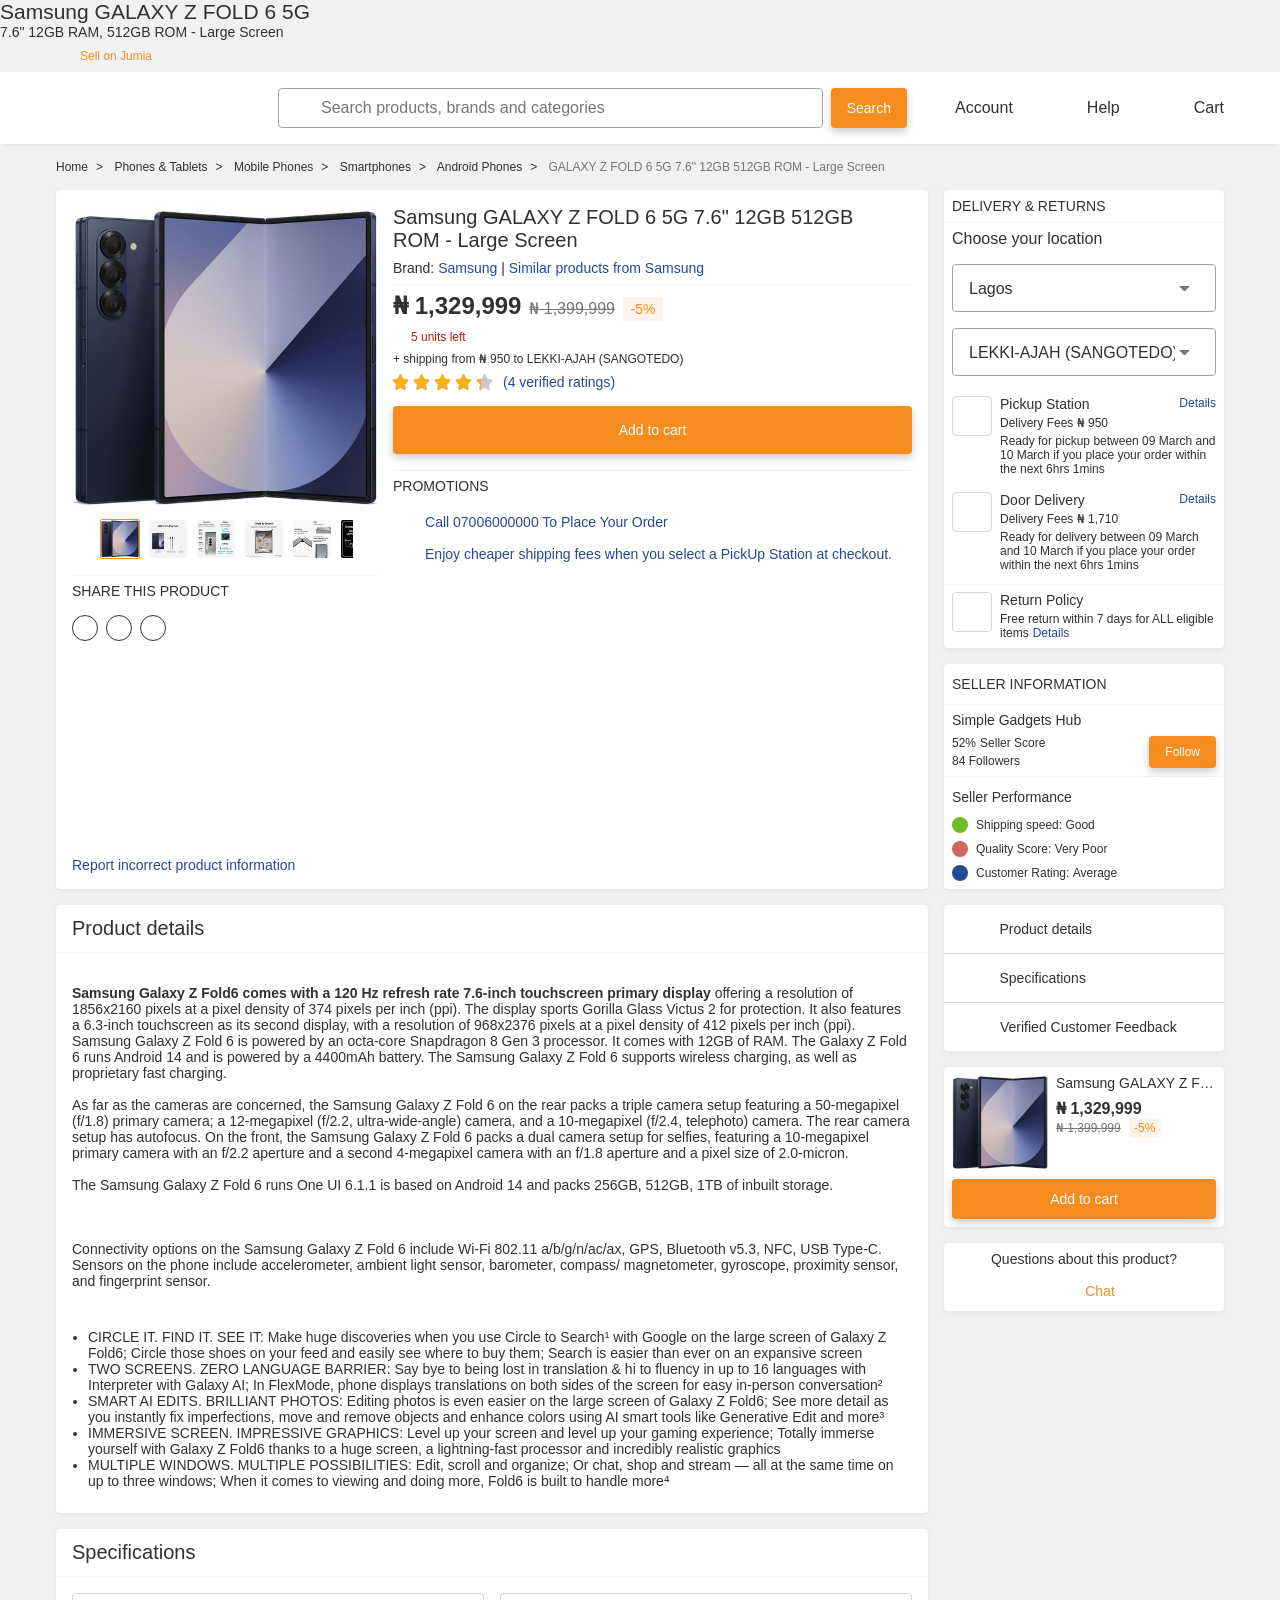
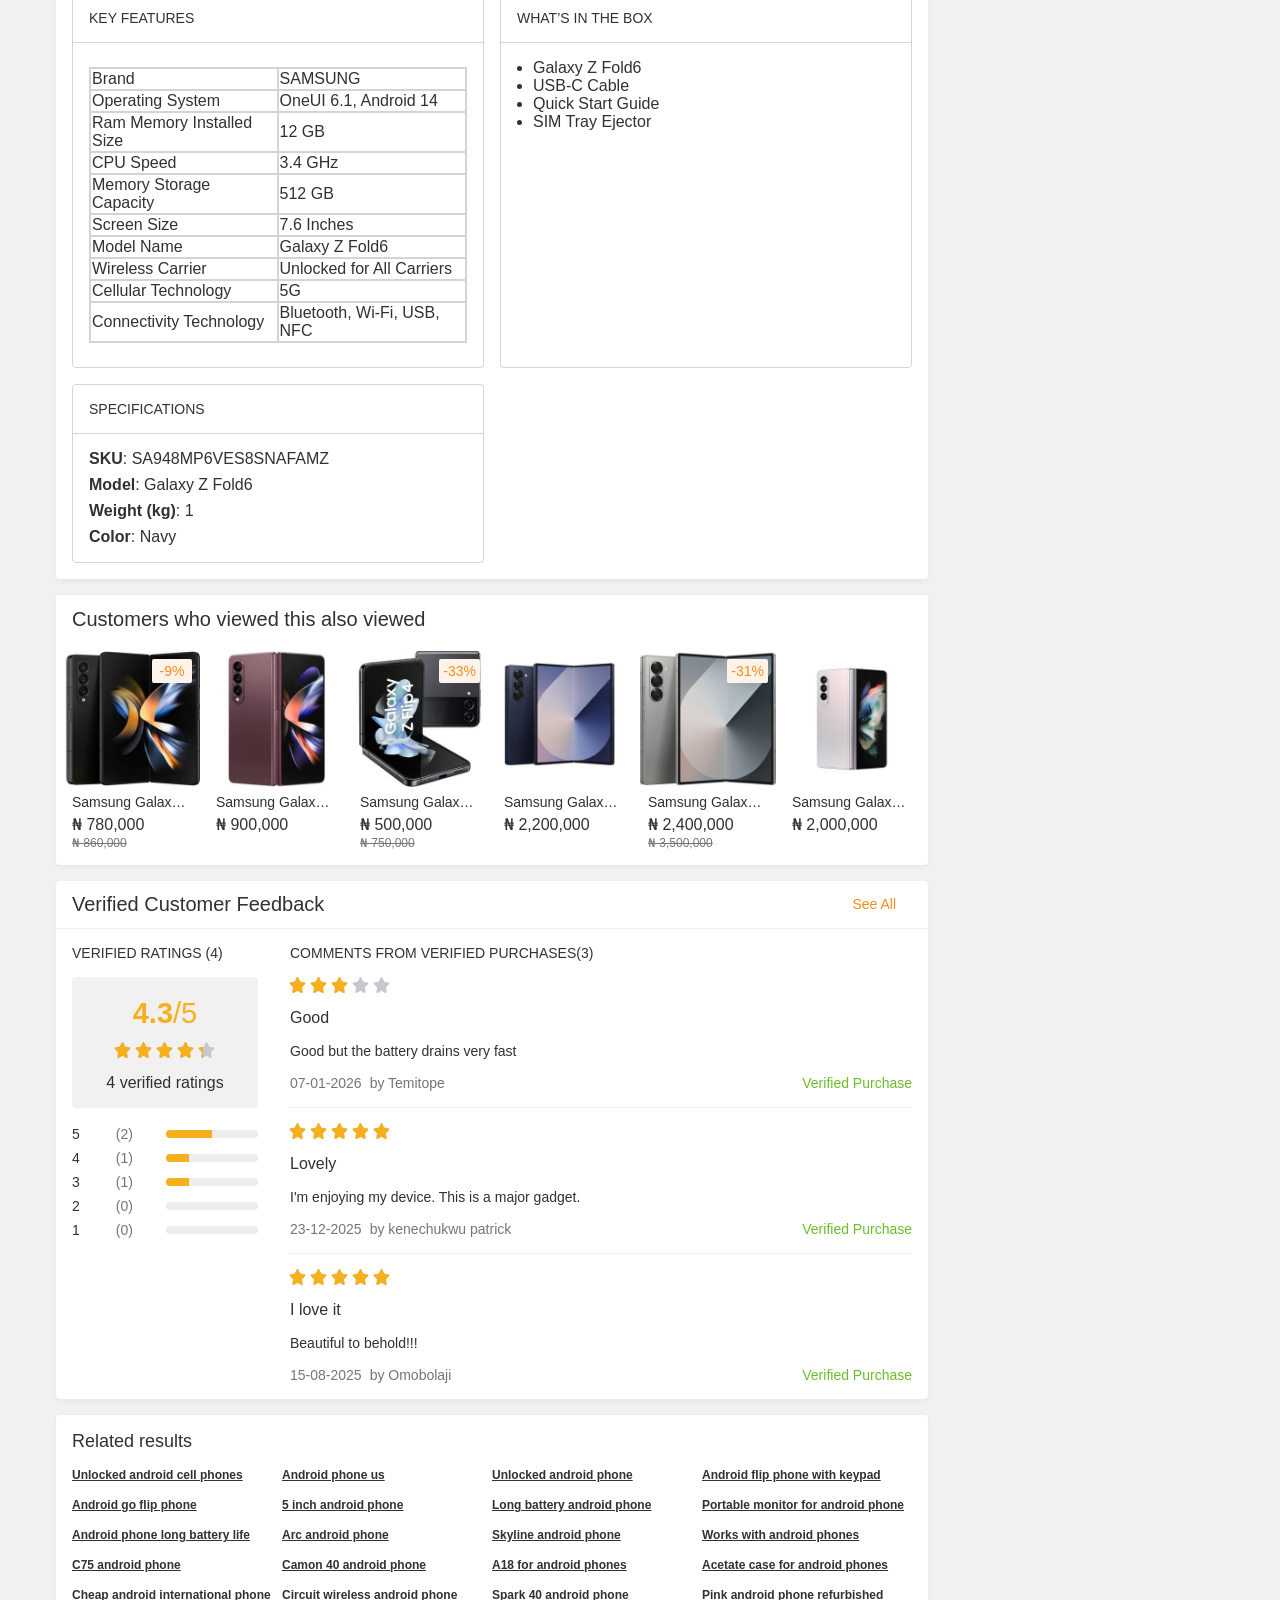
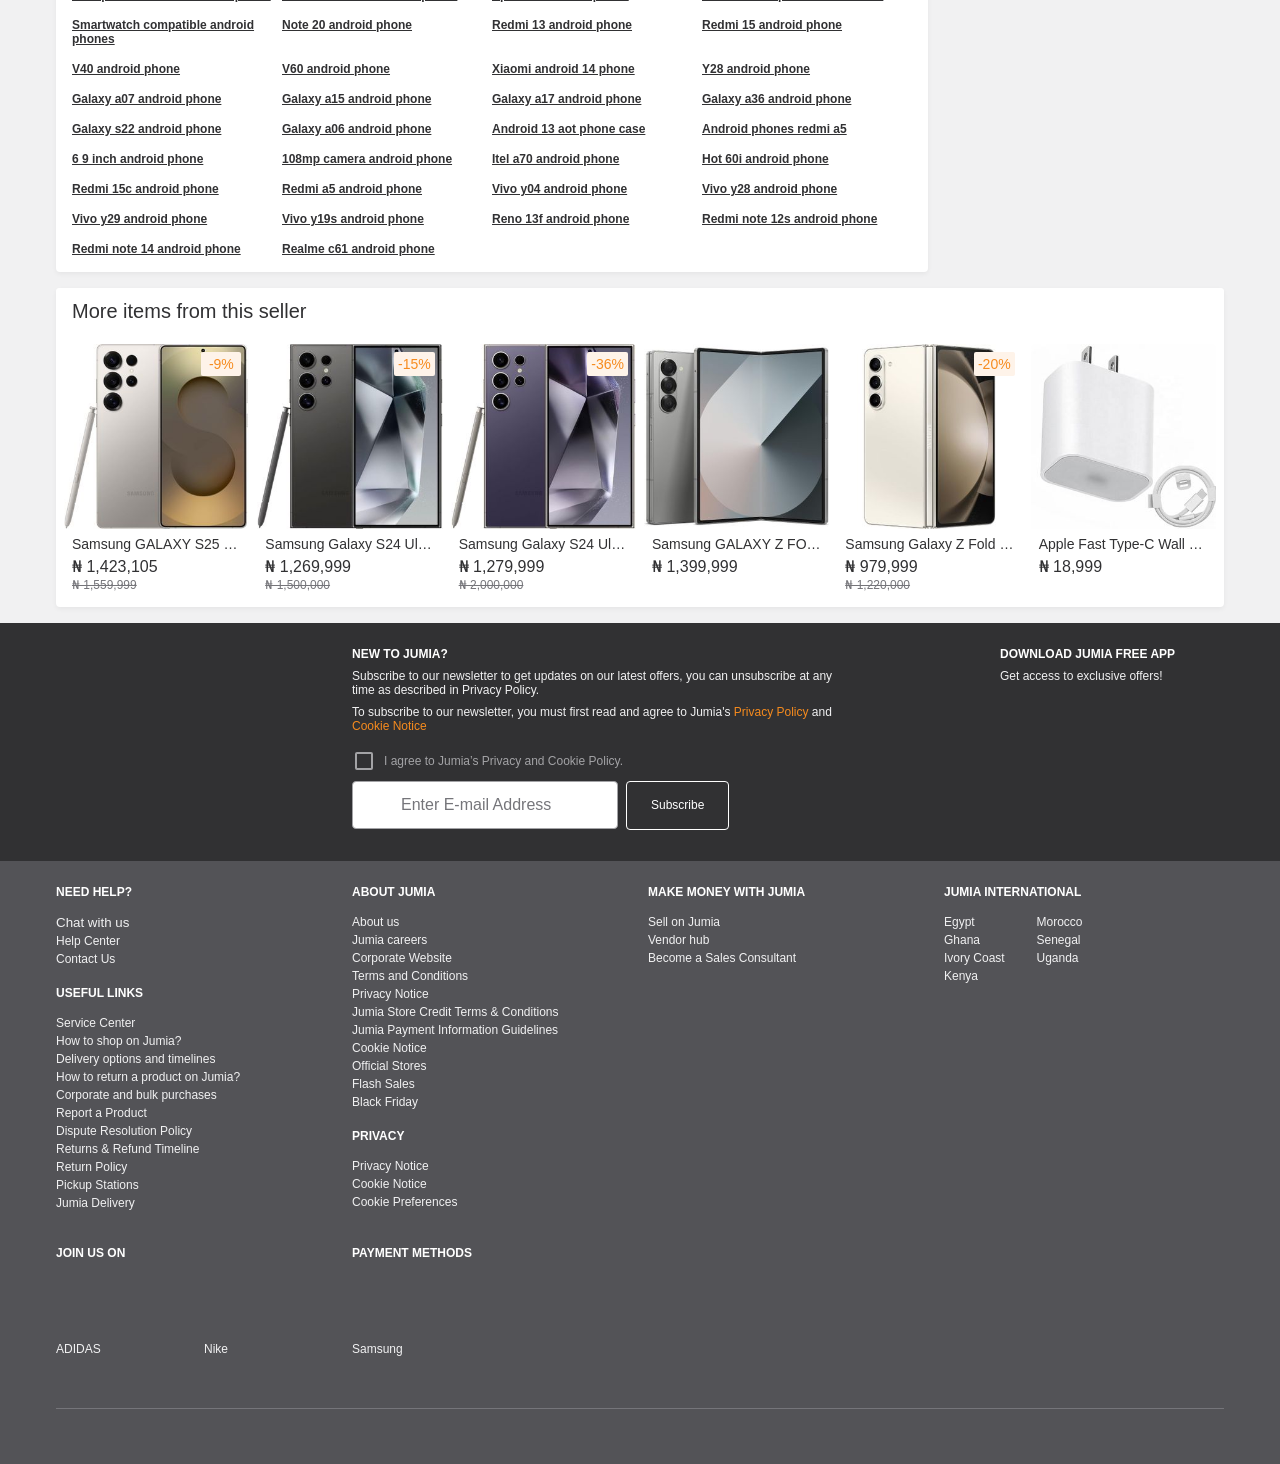
==== commit be895eda: "chore: prepare project for deployment - Rename main HTML file to index.html (standard web server ent" ====
--- a/index.html
+++ b/index.html
@@ -44,32 +44,6 @@
         .skip-link:focus {
             top: 0; /* Shows up when user presses Tab */
         }
-        *:focus-visible {
-    outline: 3px solid #f68b1e !important;
-    outline-offset: 2px !important;
-    border-radius: 2px;
-}
-
-/* For elements that might have outline: none */
-a:focus, button:focus, input:focus, select:focus, [tabindex]:focus {
-    outline: 3px solid #f68b1e !important;
-    outline-offset: 2px;
-}
-
-.btn:focus, ._link:focus {
-    outline: 3px solid #f68b1e !important;
-}
-
-.visually-hidden {
-    position: absolute;
-    width: 1px;
-    height: 1px;
-    padding: 0;
-    margin: -1px;
-    overflow: hidden;
-    clip: rect(0, 0, 0, 0);
-    border: 0;
-}
     </style>
 
     <link rel="icon" type="image/ico" sizes="any" href="https://www.jumia.com.ng/assets_he/favicon.87f00114.ico">
@@ -79,8 +53,19 @@
     <link rel="dns-prefetch" href="https://ng.jumia.is/">
 </head>
 <body>
+<a href="#main-product-content" class="skip-link">Skip to main content</a>
+<header>
+        </header>
  
+  <main id="main-product-content">
+        <section class="product-header">
+            <h1>Samsung GALAXY Z FOLD 6 5G</h1>
+            <p>7.6" 12GB RAM, 512GB ROM - Large Screen</p>
+        </section>
 
+        <section class="product-details">
+            </section>
+      </main>
 <!-- Skip to main content link - Phase 2, Step 3 -->
 <a href="#main-content" class="skip-link" style="position: absolute; top: -40px; left: 0; background: #000; color: white; padding: 8px; z-index: 100; text-decoration: none;">Skip to main content</a>
 
@@ -713,12 +698,10 @@
                                     </div>
                                 </div>
                                 <!-- Phase 2, Step 3: Make "Other categories" keyboard accessible -->
-<div role="button" tabindex="0" class="itm" aria-label="Other categories" 
-     onclick="this.querySelector('.sub').classList.toggle('open');"
-     onkeydown="if(event.key === 'Enter' || event.key === ' ') { event.preventDefault(); this.querySelector('.sub').classList.toggle('open'); }">
-    <svg viewBox="0 0 24 24" class="ic -mrxs -fsh0" width="20" height="20"><use xlink:href="https://www.jumia.com.ng/assets_he/images/i-icons.717f7af4.svg#cat-othercategories" href="https://www.jumia.com.ng/assets_he/images/i-icons.717f7af4.svg#cat-othercategories"></use></svg>
-    <span class="text">Other categories</span>
-</div>
+                                <div role="button" tabindex="0" class="itm" aria-label="Other categories" onclick="this.querySelector('.sub').classList.toggle('open');">
+                                    <svg viewBox="0 0 24 24" class="ic -mrxs -fsh0" width="20" height="20"><use xlink:href="https://www.jumia.com.ng/assets_he/images/i-icons.717f7af4.svg#cat-othercategories" href="https://www.jumia.com.ng/assets_he/images/i-icons.717f7af4.svg#cat-othercategories"></use></svg>
+                                    <span class="text">Other categories</span>
+                                </div>
                                 <div class="sub" role="menu">
                                     <div class="sub-w">
                                         <div class="co _fl">
@@ -806,12 +789,7 @@
                         </div>
                     </div>
                 </div>
-               <a href="https://www.jumia.com.ng/" class="-df -i-ctr -mra" aria-label="Jumia Nigeria Homepage">
-    <img src="https://1000logos.net/wp-content/uploads/2022/02/Jumia-Logo-1536x864.png" 
-         alt="Jumia Nigeria - Online Shopping for Electronics, Phones & Fashion" 
-         style="height: 80px; width: auto; max-width: 140px; object-fit: contain;">
-</a>
-                <a href="https://www.jumia.com.ng/" class="-df -i-ctr -mra"><svg role="img" aria-label="Jumia Nigeria: Online Shopping for Electronics, Phones &amp; Fashion" viewBox="0 0 172 30" class="ic" width="134" height="30"><use xlink:href="https://1000logos.net/wp-content/uploads/2022/02/Jumia-Logo-1536x864.png" href="https://www.jumia.com.ng/assets_he/images/i-shop-jumia.0072ec91.svg?v=1#logo"></use></svg></a>
+                <a href="https://www.jumia.com.ng/" class="-df -i-ctr -mra"><svg role="img" aria-label="Jumia Nigeria: Online Shopping for Electronics, Phones &amp; Fashion" viewBox="0 0 172 30" class="ic" width="134" height="30"><use xlink:href="https://www.jumia.com.ng/assets_he/images/i-shop-jumia.0072ec91.svg?v=1#logo" href="https://www.jumia.com.ng/assets_he/images/i-shop-jumia.0072ec91.svg?v=1#logo"></use></svg></a>
             </div>
             <form id="search" method="get" class="cola -df" action="https://www.jumia.com.ng/catalog/">
                 <div class="find">
@@ -916,27 +894,15 @@
                                 <button type="button" class="c-btn _next" aria-label="Go to Next"><svg viewBox="0 0 24 24" class="ic" width="24" height="24"><use xlink:href="https://www.jumia.com.ng/assets_he/images/i-icons.717f7af4.svg?v=1#arrow-right" href="https://www.jumia.com.ng/assets_he/images/i-icons.717f7af4.svg?v=1#arrow-right"></use></svg></button>
                             </div>
                         </div>
-<section class="-hr -pvs" style="border-top: 1px solid #e0e0e0; padding: 16px 0; margin: 0;">
-    <h2 class="-fs14 -m -upp -pbs" style="font-size: 14px; font-weight: 500; text-transform: uppercase; color: #212121; margin: 0 0 12px 0; letter-spacing: 0.5px;">Share this product</h2>
-    <div class="-df -pvs" style="display: flex; align-items: center; gap: 24px; padding: 4px 0;">
-        <!-- Phase 2, Step 4: Add descriptive ARIA labels for social share buttons -->
-        <a href="https://www.facebook.com/sharer/sharer.php?u=https%3A%2F%2Fwww.jumia.com.ng%2Fsamsung-galaxy-z-fold-6-5g-7.6-12gb-512gb-rom-large-screen-404945551.html%3Futm_source%3Dfacebook%26utm_medium%3Dsocial%26utm_campaign%3Dpdpshare&amp;quote=Check%20out%20this%20product%20on%20Jumia" target="_blank" rel="noopener noreferrer" style="display: inline-flex; text-decoration: none; color: #000000;" aria-label="Share on Facebook">
-            <svg xmlns="http://www.w3.org/2000/svg" width="20" height="20" fill="currentColor" class="bi bi-facebook" viewBox="0 0 16 16">
-                <path d="M16 8.049c0-4.446-3.582-8.05-8-8.05C3.58 0-.002 3.603-.002 8.05c0 4.017 2.926 7.347 6.75 7.951v-5.625h-2.03V8.05H6.75V6.275c0-2.017 1.195-3.131 3.022-3.131.876 0 1.791.157 1.791.157v1.98h-1.009c-.993 0-1.303.621-1.303 1.258v1.51h2.218l-.354 2.326H9.25V16c3.824-.604 6.75-3.934 6.75-7.951"/>
-            </svg>
-        </a>
-        <a href="https://x.com/intent/tweet?url=https%3A%2F%2Fwww.jumia.com.ng%2Fsamsung-galaxy-z-fold-6-5g-7.6-12gb-512gb-rom-large-screen-404945551.html%3Futm_source%3Dtwitter%26utm_medium%3Dsocial%26utm_campaign%3Dpdpshare&amp;text=Check%20out%20this%20product%20on%20Jumia" target="_blank" rel="noopener noreferrer" style="display: inline-flex; text-decoration: none; color: #000000;" aria-label="Share on Twitter">
-            <svg xmlns="http://www.w3.org/2000/svg" width="20" height="20" fill="currentColor" class="bi bi-twitter-x" viewBox="0 0 16 16">
-                <path d="M12.6.75h2.454l-5.36 6.142L16 15.25h-4.937l-3.867-5.07-4.425 5.07H.316l5.733-6.57L0 .75h5.063l3.495 4.633L12.601.75Zm-.86 13.028h1.36L4.323 2.145H2.865z"/>
-            </svg>
-        </a>
-        <a href="https://web.whatsapp.com/send?text=product_detail_share_whatsapp_text%20https%3A%2F%2Fwww.jumia.com.ng%2Fsamsung-galaxy-z-fold-6-5g-7.6-12gb-512gb-rom-large-screen-404945551.html%3Futm_source%3Dwhatsapp%26utm_medium%3Dsocial%26utm_campaign%3Dpdpshare" target="_blank" rel="noopener noreferrer" style="display: inline-flex; text-decoration: none; color: #000000;" aria-label="Share on WhatsApp">
-            <svg xmlns="http://www.w3.org/2000/svg" width="20" height="20" fill="currentColor" class="bi bi-whatsapp" viewBox="0 0 16 16">
-                <path d="M13.601 2.326A7.85 7.85 0 0 0 7.994 0C3.627 0 .068 3.558.064 7.926c0 1.399.366 2.76 1.057 3.965L0 16l4.204-1.102a7.9 7.9 0 0 0 3.79.965h.004c4.368 0 7.926-3.558 7.93-7.93A7.9 7.9 0 0 0 13.6 2.326zM7.994 14.521a6.6 6.6 0 0 1-3.356-.92l-.24-.144-2.494.654.666-2.433-.156-.251a6.56 6.56 0 0 1-1.007-3.505c0-3.626 2.957-6.584 6.591-6.584a6.56 6.56 0 0 1 4.66 1.931 6.56 6.56 0 0 1 1.928 4.66c-.004 3.639-2.961 6.592-6.592 6.592m3.615-4.934c-.197-.099-1.17-.578-1.353-.646-.182-.065-.315-.099-.445.099-.133.197-.513.646-.627.775-.114.133-.232.148-.43.05-.197-.1-.836-.308-1.592-.985-.59-.525-.985-1.175-1.103-1.372-.114-.198-.011-.304.088-.403.087-.088.197-.232.296-.346.1-.114.133-.198.198-.33.065-.134.034-.248-.015-.347-.05-.099-.445-1.076-.612-1.47-.16-.389-.323-.335-.445-.34-.114-.007-.247-.007-.38-.007a.73.73 0 0 0-.529.247c-.182.198-.691.677-.691 1.654s.71 1.916.81 2.049c.098.133 1.394 2.132 3.383 2.992.47.205.84.326 1.129.418.475.152.904.129 1.246.08.38-.058 1.171-.48 1.338-.943.164-.464.164-.86.114-.943-.049-.084-.182-.133-.38-.232"/>
-            </svg>
-        </a>
-    </div>
-</section>
+                        <section class="-hr -pvs">
+                            <h2 class="-fs14 -m -upp -pbs">Share this product</h2>
+                            <div class="-df -pvs">
+                                <!-- Phase 2, Step 4: Add descriptive ARIA labels for social share buttons -->
+                                <button class="brd-btn _rnd" data-share-url="https://www.facebook.com/sharer/sharer.php?u=https%3A%2F%2Fwww.jumia.com.ng%2Fsamsung-galaxy-z-fold-6-5g-7.6-12gb-512gb-rom-large-screen-404945551.html%3Futm_source%3Dfacebook%26utm_medium%3Dsocial%26utm_campaign%3Dpdpshare&amp;quote=Check%20out%20this%20product%20on%20Jumia" aria-label="Share on Facebook"><svg viewBox="0 0 24 24" class="ic" width="16" height="16"><use xlink:href="https://www.jumia.com.ng/assets_he/images/i-icons.717f7af4.svg?v=1#soc-facebook" href="https://www.jumia.com.ng/assets_he/images/i-icons.717f7af4.svg?v=1#soc-facebook"></use></svg></button>
+                                <button class="brd-btn _rnd -mls" data-share-url="https://x.com/intent/tweet?url=https%3A%2F%2Fwww.jumia.com.ng%2Fsamsung-galaxy-z-fold-6-5g-7.6-12gb-512gb-rom-large-screen-404945551.html%3Futm_source%3Dtwitter%26utm_medium%3Dsocial%26utm_campaign%3Dpdpshare&amp;text=Check%20out%20this%20product%20on%20Jumia" aria-label="Share on Twitter"><svg viewBox="0 0 24 24" class="ic" width="16" height="16"><use xlink:href="https://www.jumia.com.ng/assets_he/images/i-icons.717f7af4.svg?v=1#soc-twitter" href="https://www.jumia.com.ng/assets_he/images/i-icons.717f7af4.svg?v=1#soc-twitter"></use></svg></button>
+                                <button class="brd-btn _rnd -mls" data-share-url="https://web.whatsapp.com/send?text=product_detail_share_whatsapp_text%20https%3A%2F%2Fwww.jumia.com.ng%2Fsamsung-galaxy-z-fold-6-5g-7.6-12gb-512gb-rom-large-screen-404945551.html%3Futm_source%3Dwhatsapp%26utm_medium%3Dsocial%26utm_campaign%3Dpdpshare" aria-label="Share on WhatsApp"><svg viewBox="0 0 24 24" class="ic" width="16" height="16"><use xlink:href="https://www.jumia.com.ng/assets_he/images/i-icons.717f7af4.svg?v=1#soc-whatsapp" href="https://www.jumia.com.ng/assets_he/images/i-icons.717f7af4.svg?v=1#soc-whatsapp"></use></svg></button>
+                            </div>
+                        </section>
                     </div>
                     <div class="col10">
                         <div class="-df -j-bet">
@@ -1499,7 +1465,7 @@
                                     <div class="itm col">
                                         <article class="prd _box _hvr">
                                             <a href="https://www.jumia.com.ng/samsung-galaxy-z-fold-4-5g-7.6-512gb12gb-1sime-sim-black-369812118.html" class="core">
-                                                <div class="-fsh0 -pr -me-start -fw"><img data-src="https://ng.jumia.is/unsafe/fit-in/300x300/filters:fill(white)/product/81/1218963/1.jpg?4167" src="./jumia_files/1(2).jpg" class="img" width="185" height="185" alt="Samsung Galaxy Z Fold 4 5G - 7.6 inch 512GB Storage 12GB RAM - Black"></div>
+                                                <div class="-fsh0 -pr -me-start -fw"><img data-src="https://ng.jumia.is/unsafe/fit-in/300x300/filters:fill(white)/product/81/1218963/1.jpg?4167" src="./jumia_files/1(2).jpg" class="img" width="185" height="185" alt="Samsung Galaxy Z Fold 4 5G - 7.6&quot; 512GB/12GB, 1Sim+E-Sim - Black"></div>
                                                 <div class="name">Samsung Galaxy Z Fold 4 5G - 7.6" 512GB/12GB, 1Sim+E-Sim - Black</div>
                                                 <div class="prc" data-oprc="₦ 860,000">₦ 780,000</div>
                                                 <div class="bdg _dsct">9%</div>
@@ -1518,7 +1484,7 @@
                                     <div class="itm col">
                                         <article class="prd _box _hvr">
                                             <a href="https://www.jumia.com.ng/samsung-galaxy-z-flip-4-5g-6.7-8gb-ram-256gb-rom-graphite-393545159.html" class="core">
-                                                <div class="-fsh0 -pr -me-start -fw"><img data-src="https://ng.jumia.is/unsafe/fit-in/300x300/filters:fill(white)/product/95/1545393/1.jpg?3462" src="./jumia_files/1(4).jpg" class="img" width="185" height="185" alt="Samsung Galaxy Z Flip 4 5G - 6.7 inch 8GB RAM 256GB ROM - Graphite"></div>
+                                                <div class="-fsh0 -pr -me-start -fw"><img data-src="https://ng.jumia.is/unsafe/fit-in/300x300/filters:fill(white)/product/95/1545393/1.jpg?3462" src="./jumia_files/1(4).jpg" class="img" width="185" height="185" alt="Samsung Galaxy Z Flip 4 5g -6.7&quot; (8GB RAM, 256GB ROM) - Graphite"></div>
                                                 <div class="name">Samsung Galaxy Z Flip 4 5g -6.7" (8GB RAM, 256GB ROM) - Graphite</div>
                                                 <div class="prc" data-oprc="₦ 750,000">₦ 500,000</div>
                                                 <div class="bdg _dsct">33%</div>
@@ -1547,7 +1513,7 @@
                                     <div class="itm col">
                                         <article class="prd _box _hvr">
                                             <a href="https://www.jumia.com.ng/samsung-galaxy-z-fold-3-5g-7.6-256gb-rom-12gb-ram-silver-307504531.html" class="core">
-                                                <div class="-fsh0 -pr -me-start -fw"><img data-src="https://ng.jumia.is/unsafe/fit-in/300x300/filters:fill(white)/product/13/5405703/1.jpg?4442" src="./jumia_files/1(7).jpg" class="img" width="185" height="185" alt="Samsung Galaxy Z Fold 3 5G - 7.6 inch 256GB ROM 12GB RAM - Silver" ></div>
+                                                <div class="-fsh0 -pr -me-start -fw"><img data-src="https://ng.jumia.is/unsafe/fit-in/300x300/filters:fill(white)/product/13/5405703/1.jpg?4442" src="./jumia_files/1(7).jpg" class="img" width="185" height="185" alt="Samsung Galaxy Z Fold 3 5G - 7.6&quot;, 256GB ROM, 12GB RAM - SILVER"></div>
                                                 <div class="name">Samsung Galaxy Z Fold 3 5G - 7.6", 256GB ROM, 12GB RAM - SILVER</div>
                                                 <div class="prc">₦ 2,000,000</div>
                                             </a>
@@ -1556,7 +1522,7 @@
                                     <div class="itm col">
                                         <article class="prd _box _hvr">
                                             <a href="https://www.jumia.com.ng/samsung-galaxy-z-fold-7-5g-8.0-16gb-ram-1tb-rom-android-16-dual-sim-blue-shadow-418781311.html" class="core">
-                                                <div class="-fsh0 -pr -me-start -fw"><img data-lazy="true" data-src="https://ng.jumia.is/unsafe/fit-in/300x300/filters:fill(white)/product/11/3187814/1.jpg?3160" src="https://ng.jumia.is/unsafe/fit-in/300x300/filters:fill(white)/product/11/3187814/1.jpg?3160" class="img" width="185" height="185" alt="Samsung Galaxy Z Fold 7 5G 8.0; 16GB RAM  1TB ROM Android 16 Dual SIM - Blue Shadow"></div>
+                                                <div class="-fsh0 -pr -me-start -fw"><img data-lazy="true" data-src="https://ng.jumia.is/unsafe/fit-in/300x300/filters:fill(white)/product/11/3187814/1.jpg?3160" src="data:image/svg+xml,%3Csvg xmlns=&#39;http://www.w3.org/2000/svg&#39; width=&#39;1&#39; height=&#39;1&#39;/%3E" class="img" width="185" height="185" alt="Samsung Galaxy Z Fold 7 5G 8.0&quot; 16GB RAM  1TB ROM Android 16 Dual SIM - Blue Shadow"></div>
                                                 <div class="name">Samsung Galaxy Z Fold 7 5G 8.0" 16GB RAM  1TB ROM Android 16 Dual SIM - Blue Shadow</div>
                                                 <div class="prc">₦ 3,250,000</div>
                                             </a>
@@ -1937,12 +1903,11 @@
                             <label class="lbl -fs12 -gy3 -mbn" for="fi-nl-ft-legalText">I agree to Jumia’s Privacy and Cookie Policy.</label>
                         </div>
                         <div class="-df -i-start">
-<div class="fi-w _ic -mbs">
-    <label for="fi-nl-ft-email" class="visually-hidden">Email Address</label>
-    <input placeholder="Enter E-mail Address" required="" class="fi" type="email" value="" id="fi-nl-ft-email" name="email" aria-label="E-mail">
-    <span class="-fs12 -gy5 -phm -mtxs"> </span>
-    <svg viewBox="0 0 24 24" class="ic" width="24" height="24"><use xlink:href="https://www.jumia.com.ng/assets_he/images/i-icons.717f7af4.svg?v=1#email" href="https://www.jumia.com.ng/assets_he/images/i-icons.717f7af4.svg?v=1#email"></use></svg>
-</div>
+                            <div class="fi-w _ic -mbs">
+                                <input placeholder="Enter E-mail Address" required="" class="fi" type="email" value="" id="fi-nl-ft-email" name="email" aria-label="E-mail">
+                                <span class="-fs12 -gy5 -phm -mtxs"> </span>
+                                <svg viewBox="0 0 24 24" class="ic" width="24" height="24"><use xlink:href="https://www.jumia.com.ng/assets_he/images/i-icons.717f7af4.svg?v=1#email" href="https://www.jumia.com.ng/assets_he/images/i-icons.717f7af4.svg?v=1#email"></use></svg>
+                            </div>
                             <button class="brd-btn _sqr _dis -phl -mas">Subscribe</button>
                         </div>
                         <input name="csrfToken" value="07c78ec078b9c7e843a618f0e538ea37" type="hidden">
@@ -2035,25 +2000,13 @@
             <div class="col4 row">
                 <div class="f-t col16 -pbm">JOIN US ON</div>
                 <div class="col16 -phn -fs0">
-                    <a href="https://www.facebook.com/jumia.com.ng/" title="Facebook Jumia Nigeria" class="ic-link -pas" rel="noopener" target="_blank"><svg xmlns="http://www.w3.org/2000/svg" width="16" height="16" fill="currentColor" class="bi bi-facebook" viewBox="0 0 16 16">
-  <path d="M16 8.049c0-4.446-3.582-8.05-8-8.05C3.58 0-.002 3.603-.002 8.05c0 4.017 2.926 7.347 6.75 7.951v-5.625h-2.03V8.05H6.75V6.275c0-2.017 1.195-3.131 3.022-3.131.876 0 1.791.157 1.791.157v1.98h-1.009c-.993 0-1.303.621-1.303 1.258v1.51h2.218l-.354 2.326H9.25V16c3.824-.604 6.75-3.934 6.75-7.951"/>
-</svg></a>
-                    <a href="https://www.youtube.com/c/JumiaNigeriaNG" title="YouTube Jumia Nigeria" class="ic-link -pas" rel="noopener" target="_blank"><svg xmlns="http://www.w3.org/2000/svg" width="16" height="16" fill="currentColor" class="bi bi-youtube" viewBox="0 0 16 16">
-  <path d="M8.051 1.999h.089c.822.003 4.987.033 6.11.335a2.01 2.01 0 0 1 1.415 1.42c.101.38.172.883.22 1.402l.01.104.022.26.008.104c.065.914.073 1.77.074 1.957v.075c-.001.194-.01 1.108-.082 2.06l-.008.105-.009.104c-.05.572-.124 1.14-.235 1.558a2.01 2.01 0 0 1-1.415 1.42c-1.16.312-5.569.334-6.18.335h-.142c-.309 0-1.587-.006-2.927-.052l-.17-.006-.087-.004-.171-.007-.171-.007c-1.11-.049-2.167-.128-2.654-.26a2.01 2.01 0 0 1-1.415-1.419c-.111-.417-.185-.986-.235-1.558L.09 9.82l-.008-.104A31 31 0 0 1 0 7.68v-.123c.002-.215.01-.958.064-1.778l.007-.103.003-.052.008-.104.022-.26.01-.104c.048-.519.119-1.023.22-1.402a2.01 2.01 0 0 1 1.415-1.42c.487-.13 1.544-.21 2.654-.26l.17-.007.172-.006.086-.003.171-.007A100 100 0 0 1 7.858 2zM6.4 5.209v4.818l4.157-2.408z"/>
-</svg></a>
-                    <a href="https://www.instagram.com/jumianigeria/" title="Instagram Jumia Nigeria" class="ic-link -pas" rel="noopener" target="_blank"> <svg xmlns="http://www.w3.org/2000/svg" width="16" height="16" fill="currentColor" class="bi bi-instagram" viewBox="0 0 16 16">
-  <path d="M8 0C5.829 0 5.556.01 4.703.048 3.85.088 3.269.222 2.76.42a3.9 3.9 0 0 0-1.417.923A3.9 3.9 0 0 0 .42 2.76C.222 3.268.087 3.85.048 4.7.01 5.555 0 5.827 0 8.001c0 2.172.01 2.444.048 3.297.04.852.174 1.433.372 1.942.205.526.478.972.923 1.417.444.445.89.719 1.416.923.51.198 1.09.333 1.942.372C5.555 15.99 5.827 16 8 16s2.444-.01 3.298-.048c.851-.04 1.434-.174 1.943-.372a3.9 3.9 0 0 0 1.416-.923c.445-.445.718-.891.923-1.417.197-.509.332-1.09.372-1.942C15.99 10.445 16 10.173 16 8s-.01-2.445-.048-3.299c-.04-.851-.175-1.433-.372-1.941a3.9 3.9 0 0 0-.923-1.417A3.9 3.9 0 0 0 13.24.42c-.51-.198-1.092-.333-1.943-.372C10.443.01 10.172 0 7.998 0zm-.717 1.442h.718c2.136 0 2.389.007 3.232.046.78.035 1.204.166 1.486.275.373.145.64.319.92.599s.453.546.598.92c.11.281.24.705.275 1.485.039.843.047 1.096.047 3.231s-.008 2.389-.047 3.232c-.035.78-.166 1.203-.275 1.485a2.5 2.5 0 0 1-.599.919c-.28.28-.546.453-.92.598-.28.11-.704.24-1.485.276-.843.038-1.096.047-3.232.047s-2.39-.009-3.233-.047c-.78-.036-1.203-.166-1.485-.276a2.5 2.5 0 0 1-.92-.598 2.5 2.5 0 0 1-.6-.92c-.109-.281-.24-.705-.275-1.485-.038-.843-.046-1.096-.046-3.233s.008-2.388.046-3.231c.036-.78.166-1.204.276-1.486.145-.373.319-.64.599-.92s.546-.453.92-.598c.282-.11.705-.24 1.485-.276.738-.034 1.024-.044 2.515-.045zm4.988 1.328a.96.96 0 1 0 0 1.92.96.96 0 0 0 0-1.92m-4.27 1.122a4.109 4.109 0 1 0 0 8.217 4.109 4.109 0 0 0 0-8.217m0 1.441a2.667 2.667 0 1 1 0 5.334 2.667 2.667 0 0 1 0-5.334"/>
-</svg></a>
-
-                    <a href="https://twitter.com/JumiaNGHelp" title="Live Help on Twitter Jumia Nigeria" class="ic-link -pas" rel="noopener" target="_blank"><svg xmlns="http://www.w3.org/2000/svg" width="16" height="16" fill="currentColor" class="bi bi-twitter-x" viewBox="0 0 16 16">
-  <path d="M12.6.75h2.454l-5.36 6.142L16 15.25h-4.937l-3.867-5.07-4.425 5.07H.316l5.733-6.57L0 .75h5.063l3.495 4.633L12.601.75Zm-.86 13.028h1.36L4.323 2.145H2.865z"/>
-</svg></a>
-                    <a href="https://www.tiktok.com/@jumiangr" title="Tik Tok" class="ic-link -pas" rel="noopener" target="_blank"><svg xmlns="http://www.w3.org/2000/svg" width="16" height="16" fill="currentColor" class="bi bi-tiktok" viewBox="0 0 16 16">
-  <path d="M9 0h1.98c.144.715.54 1.617 1.235 2.512C12.895 3.389 13.797 4 15 4v2c-1.753 0-3.07-.814-4-1.829V11a5 5 0 1 1-5-5v2a3 3 0 1 0 3 3z"/>
-</svg></a>
+                    <a href="https://www.facebook.com/jumia.com.ng/" title="Facebook Jumia Nigeria" class="ic-link -pas" rel="noopener" target="_blank"><svg viewBox="0 0 24 24" class="ic" width="26" height="26"><use xlink:href="https://www.jumia.com.ng/assets_he/images/i-icons.717f7af4.svg?v=1#soc-facebook" href="https://www.jumia.com.ng/assets_he/images/i-icons.717f7af4.svg?v=1#soc-facebook"></use></svg></a>
+                    <a href="https://www.youtube.com/c/JumiaNigeriaNG" title="YouTube Jumia Nigeria" class="ic-link -pas" rel="noopener" target="_blank"><svg viewBox="0 0 24 24" class="ic" width="26" height="26"><use xlink:href="https://www.jumia.com.ng/assets_he/images/i-icons.717f7af4.svg?v=1#soc-youtube" href="https://www.jumia.com.ng/assets_he/images/i-icons.717f7af4.svg?v=1#soc-youtube"></use></svg></a>
+                    <a href="https://www.instagram.com/jumianigeria/" title="Instagram Jumia Nigeria" class="ic-link -pas" rel="noopener" target="_blank"><svg viewBox="0 0 24 24" class="ic" width="26" height="26"><use xlink:href="https://www.jumia.com.ng/assets_he/images/i-icons.717f7af4.svg?v=1#soc-instagram" href="https://www.jumia.com.ng/assets_he/images/i-icons.717f7af4.svg?v=1#soc-instagram"></use></svg></a>
+                    <a href="https://twitter.com/JumiaNGHelp" title="Live Help on Twitter Jumia Nigeria" class="ic-link -pas" rel="noopener" target="_blank"><svg viewBox="0 0 24 24" class="ic" width="26" height="26"><use xlink:href="https://www.jumia.com.ng/assets_he/images/i-icons.717f7af4.svg?v=1#soc-twitter" href="https://www.jumia.com.ng/assets_he/images/i-icons.717f7af4.svg?v=1#soc-twitter"></use></svg></a>
+                    <a href="https://www.tiktok.com/@jumiangr" title="Tik Tok" class="ic-link -pas" rel="noopener" target="_blank"><svg viewBox="0 0 24 24" class="ic" width="26" height="26"><use xlink:href="https://www.jumia.com.ng/assets_he/images/i-icons.717f7af4.svg?v=1#soc-tiktok" href="https://www.jumia.com.ng/assets_he/images/i-icons.717f7af4.svg?v=1#soc-tiktok"></use></svg></a>
                 </div>
             </div>
-            
             <div class="col12 row">
                 <div class="f-t col16 -pbm">PAYMENT METHODS</div>
                 <div class="col16 -phn -df -fw-w -fs0">
